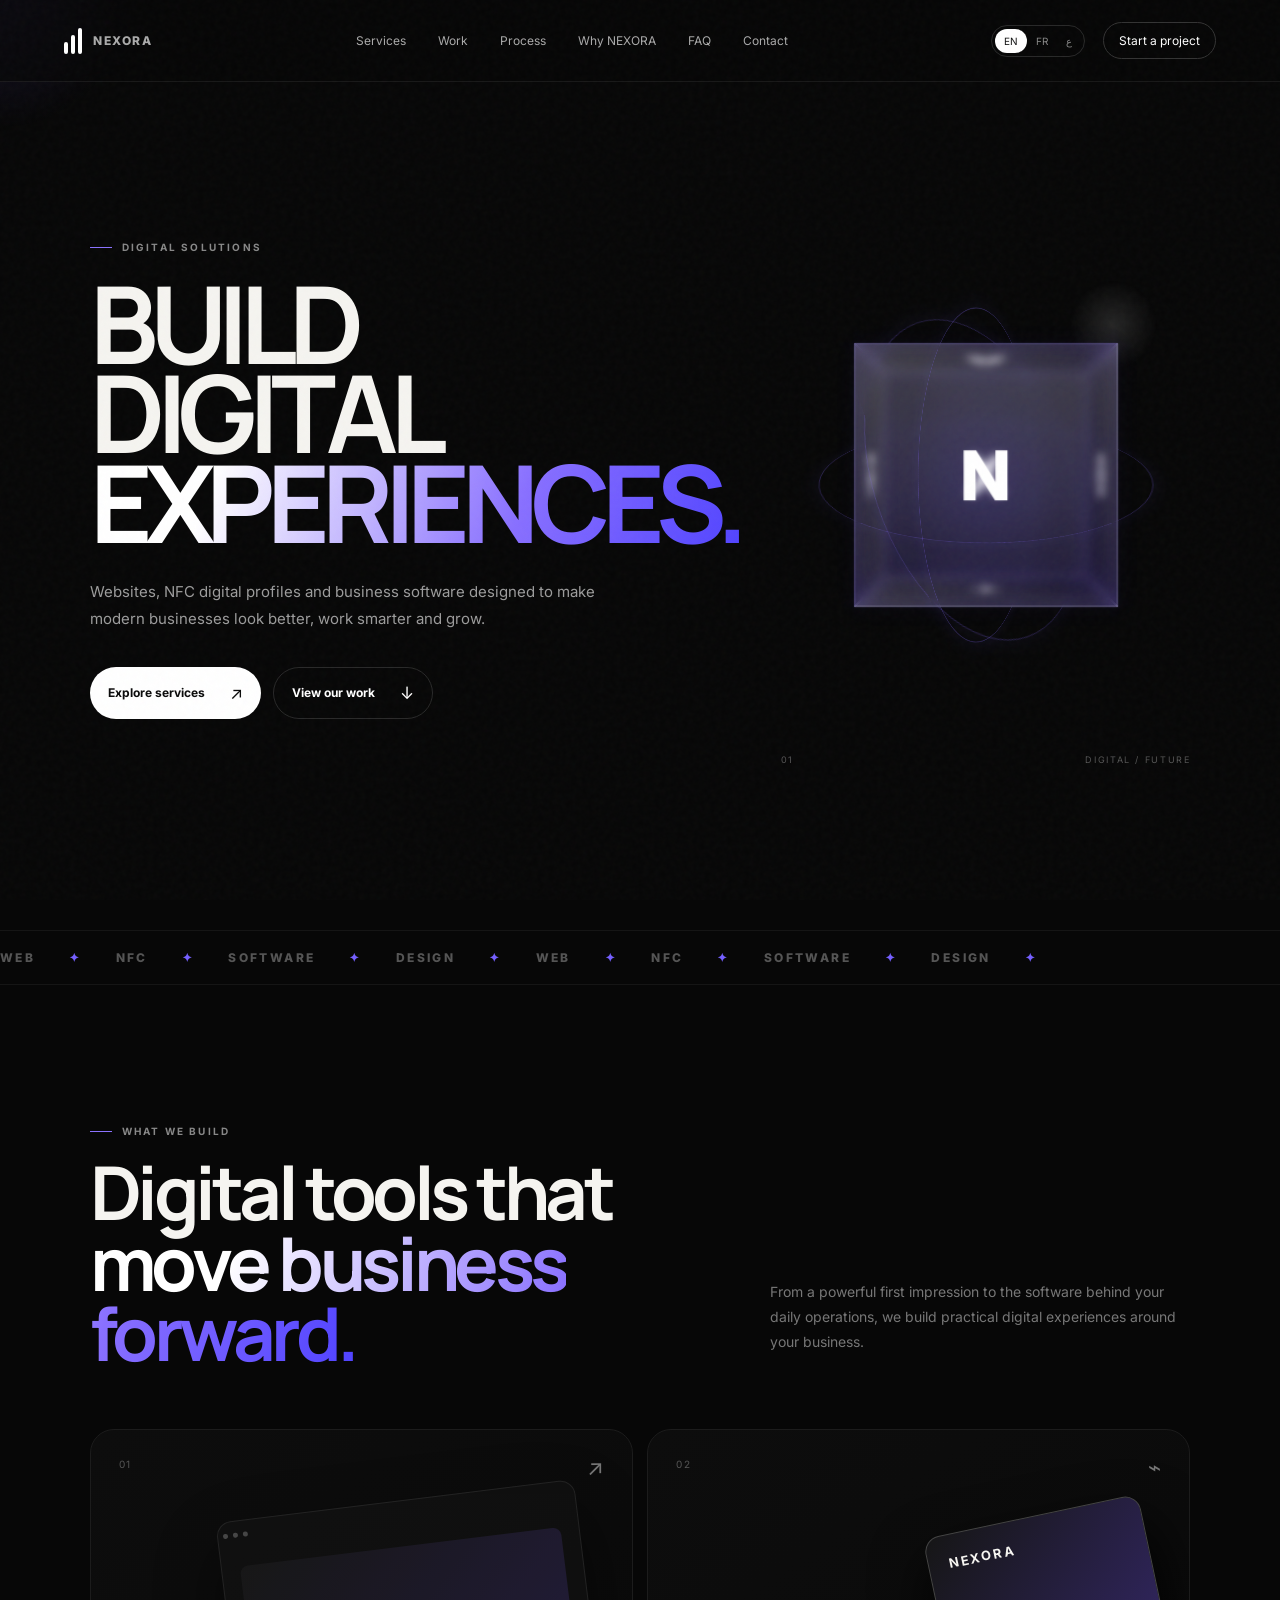
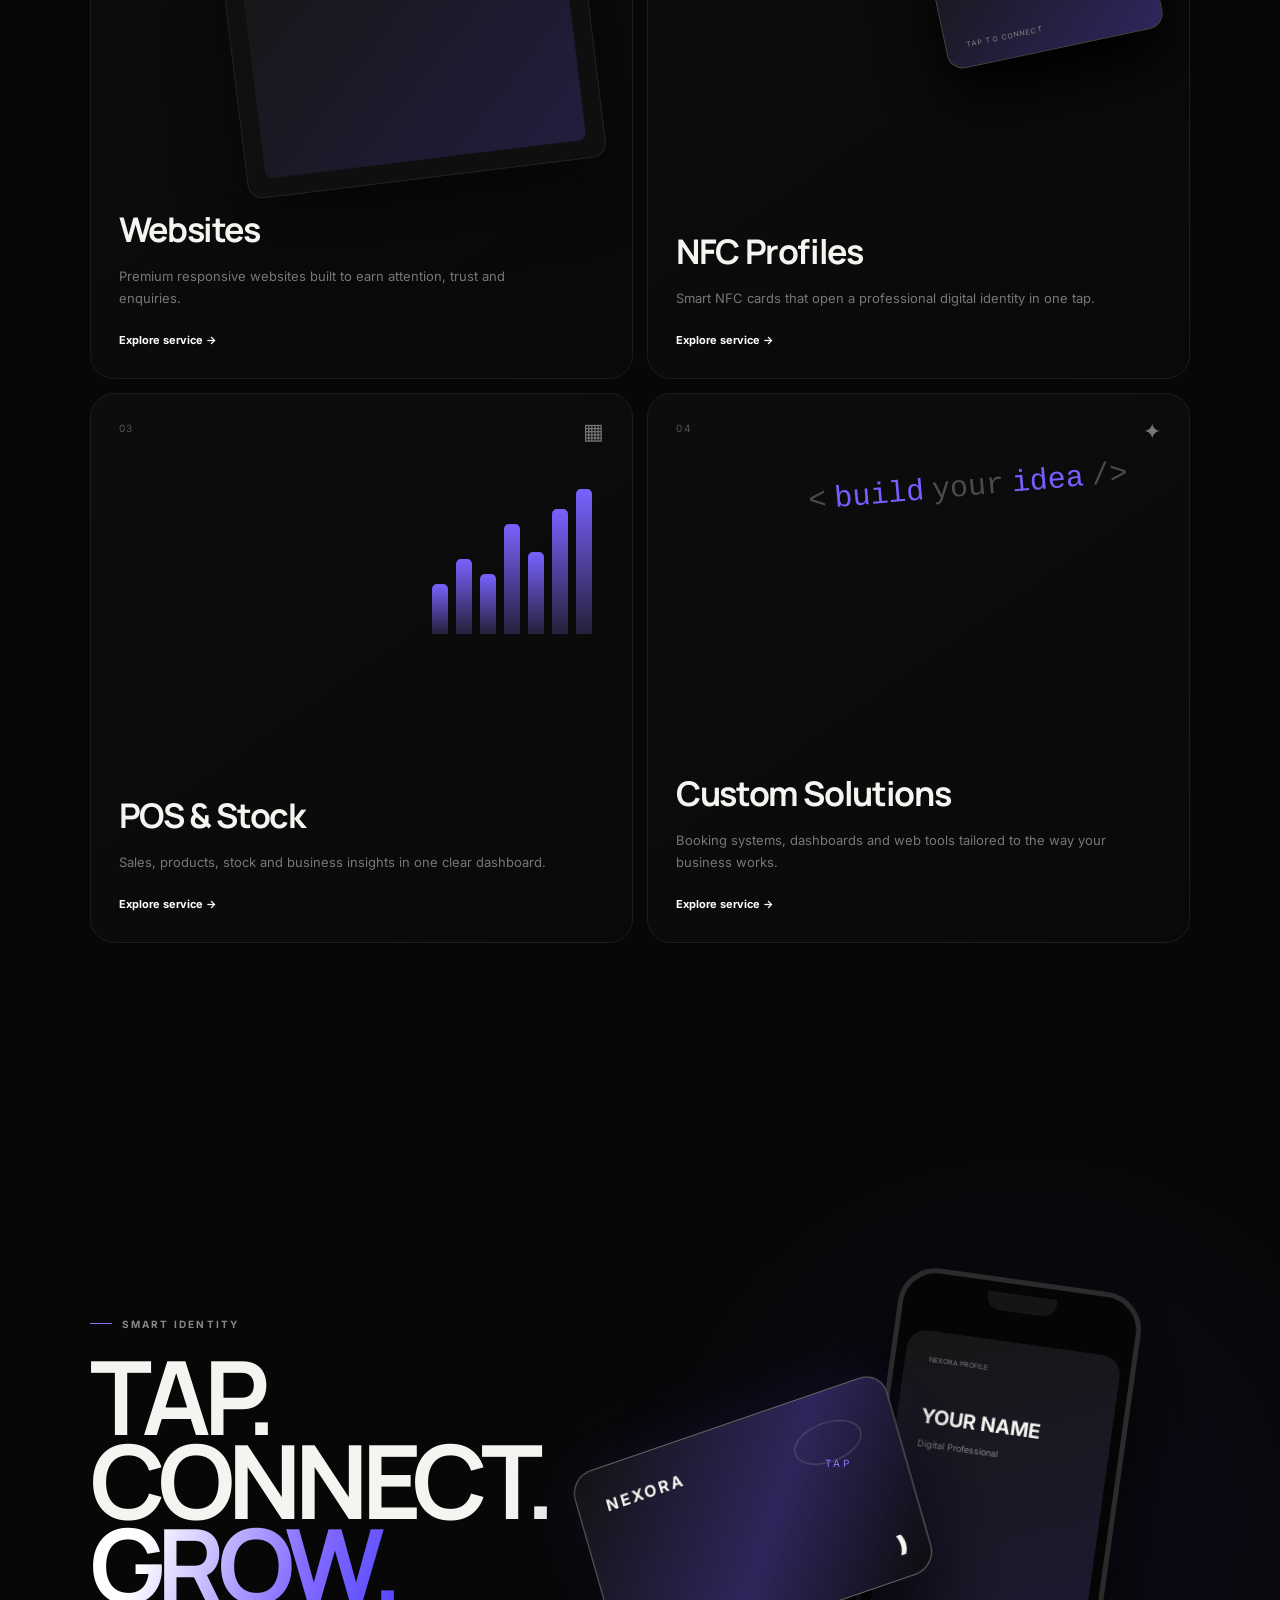
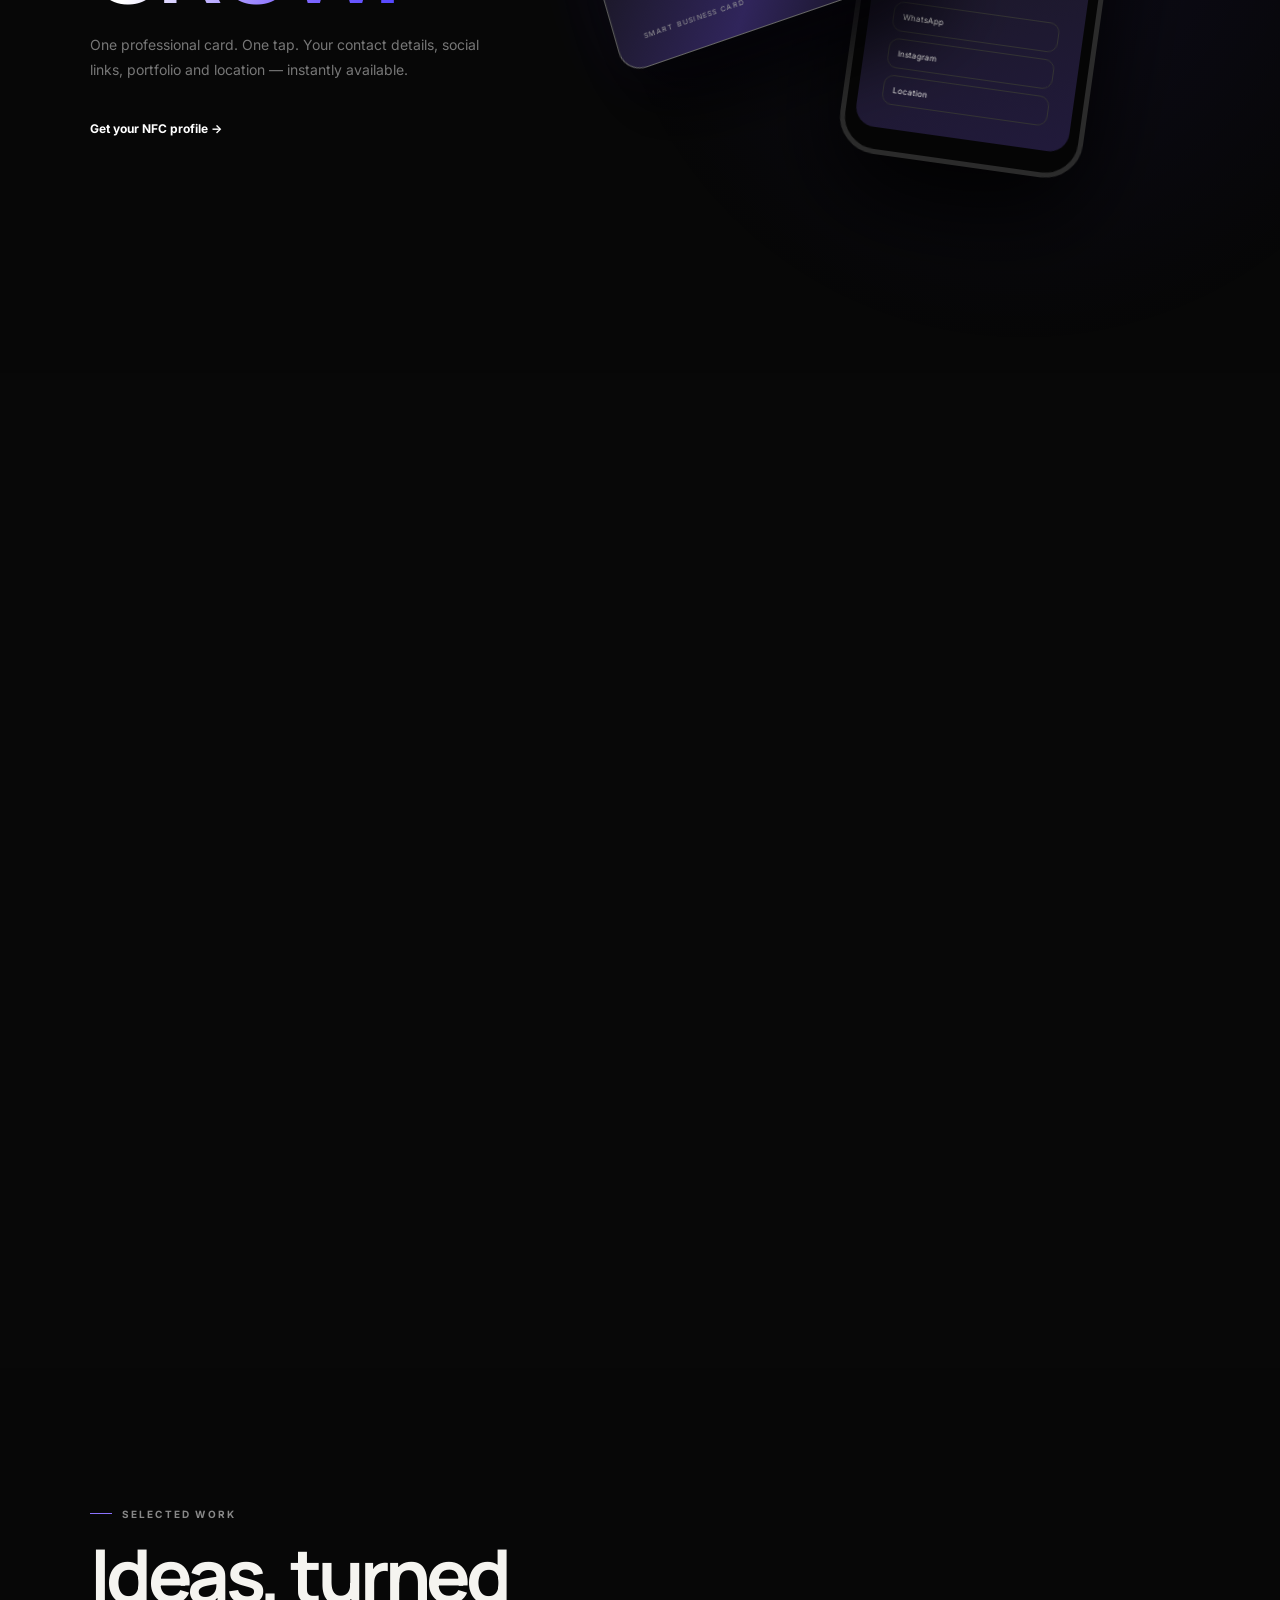
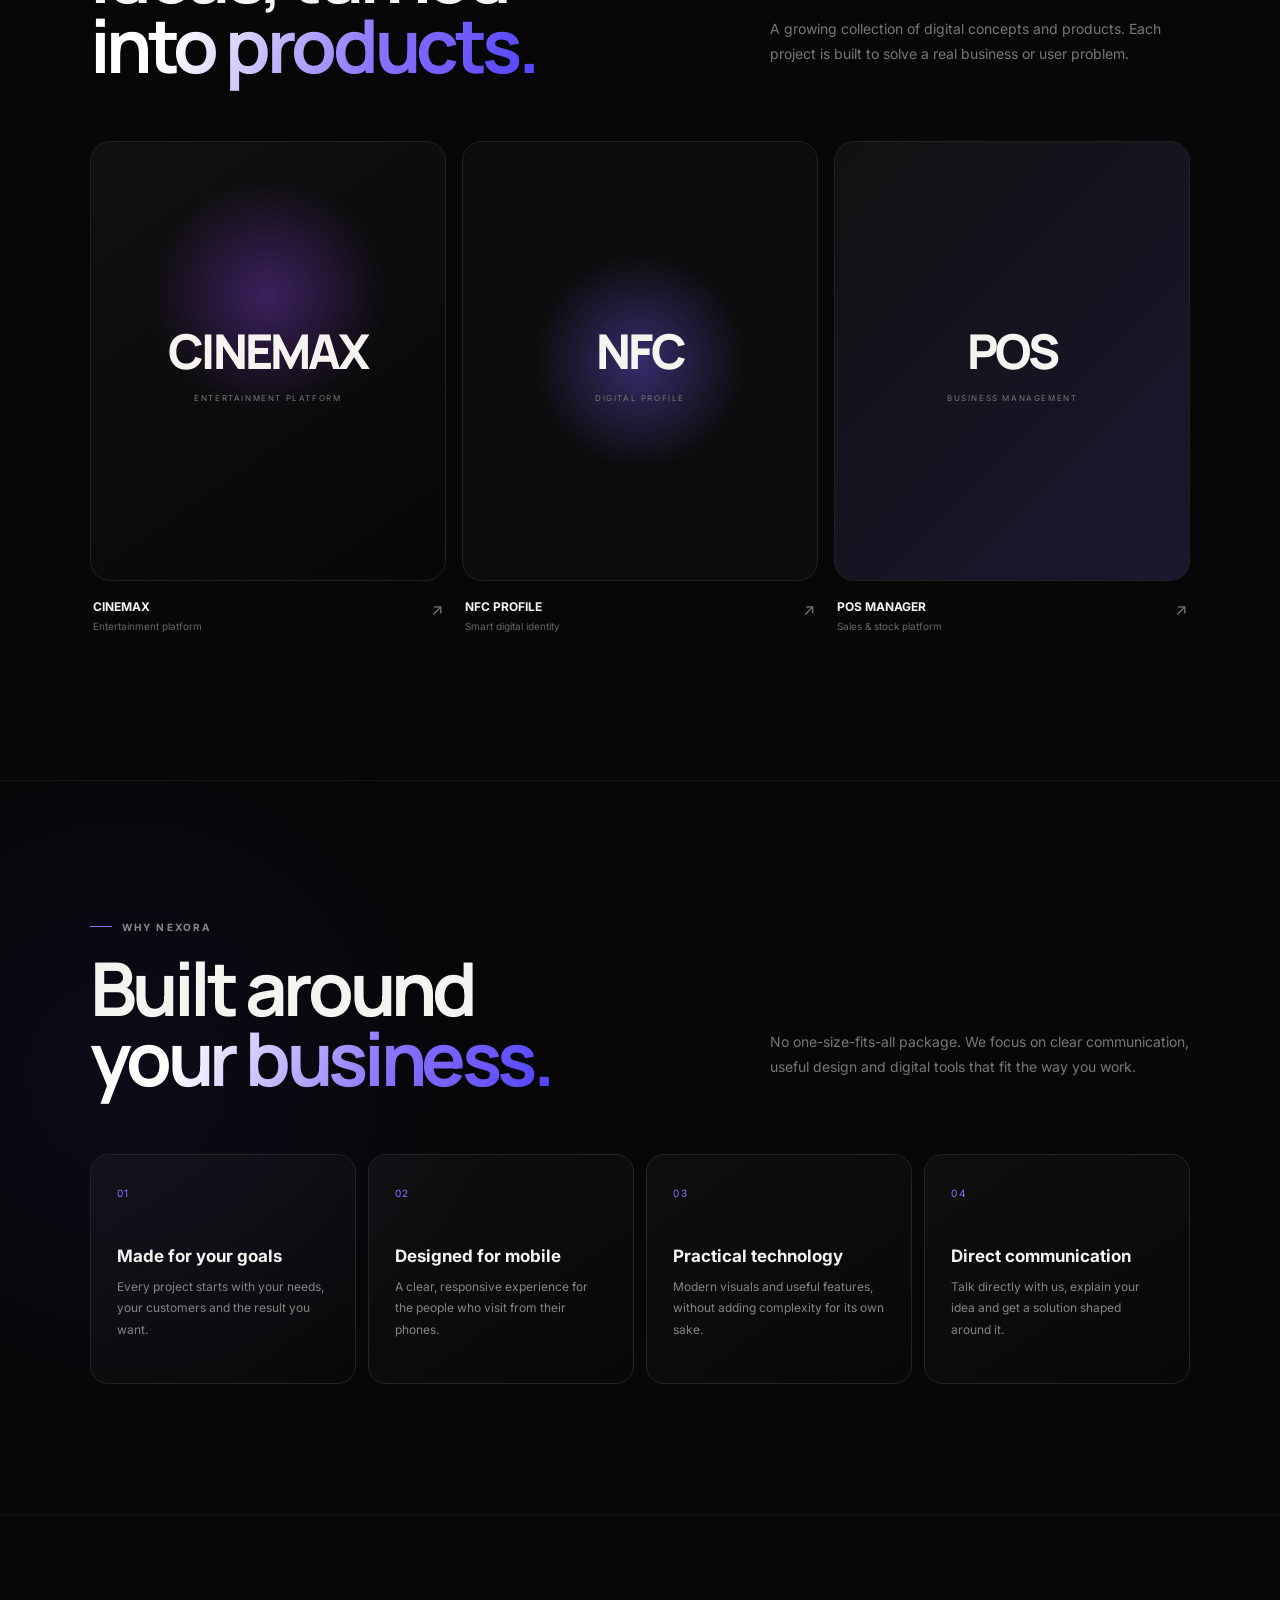
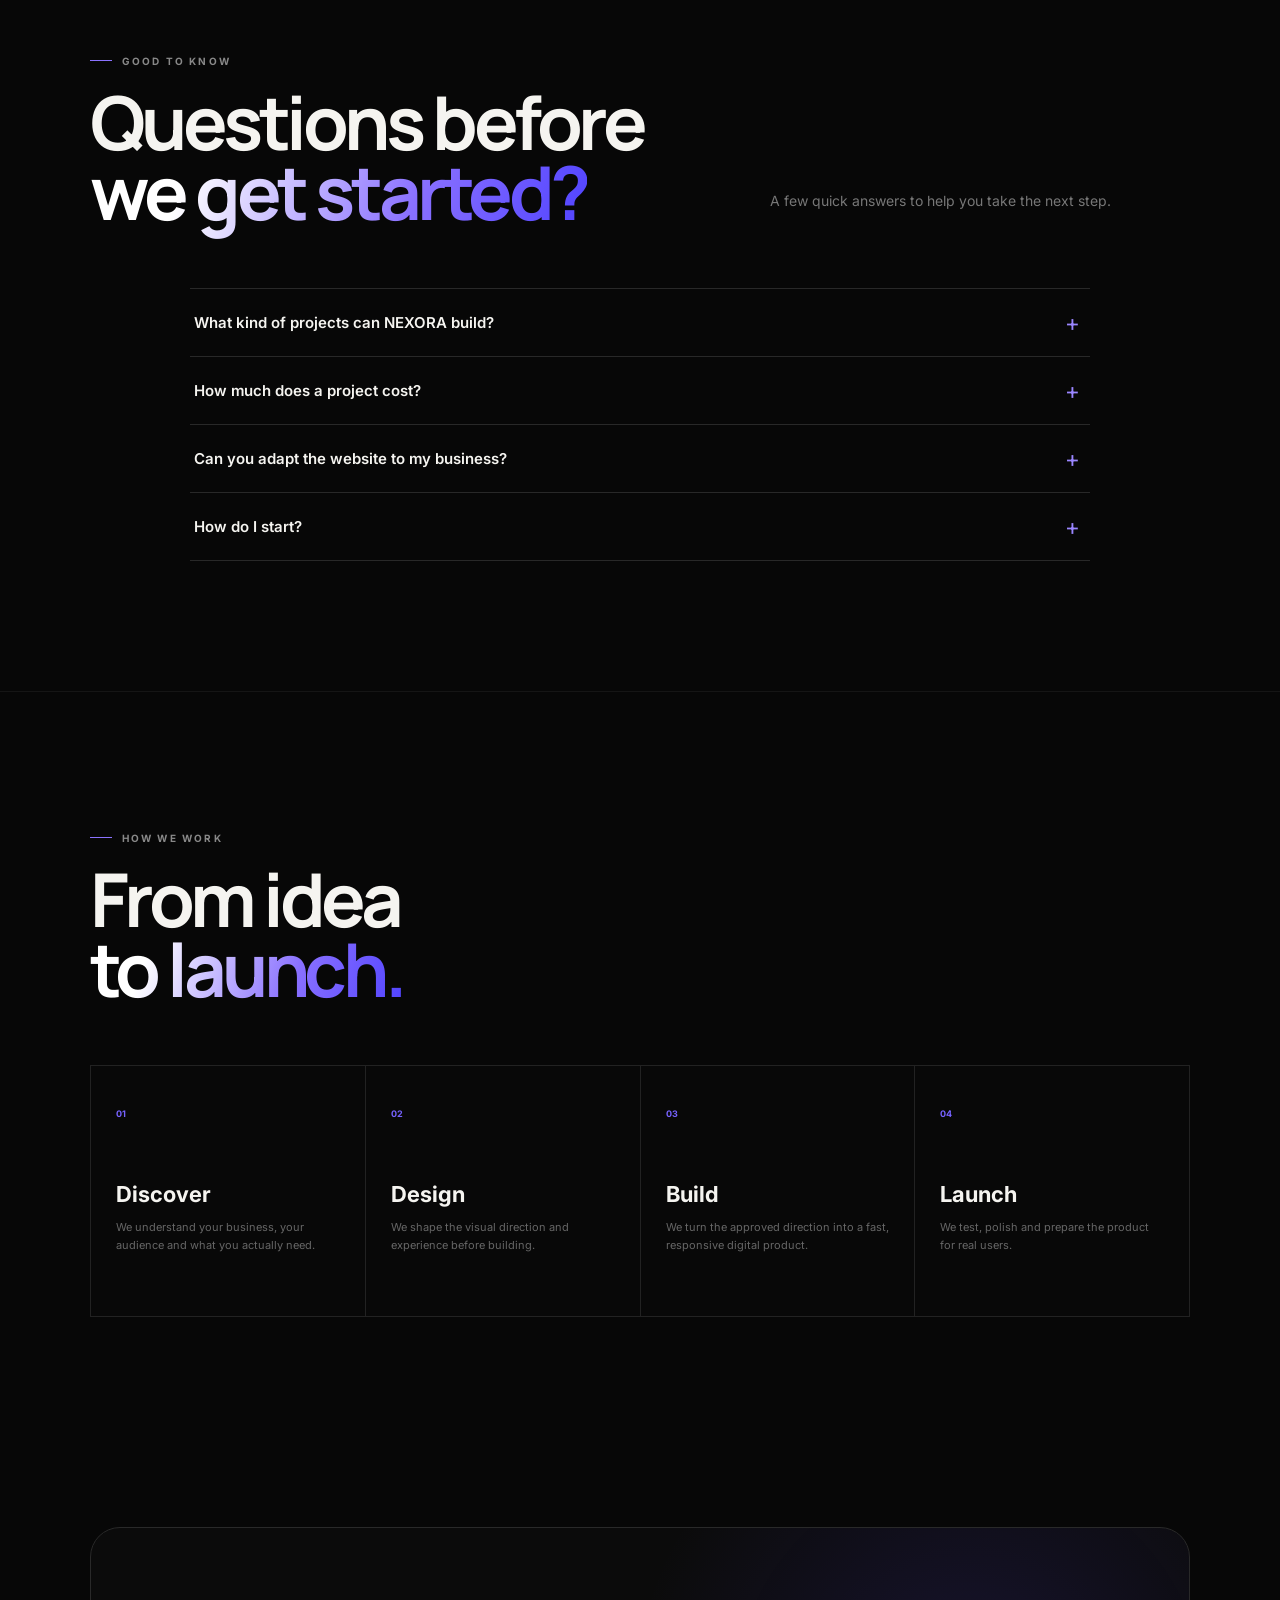
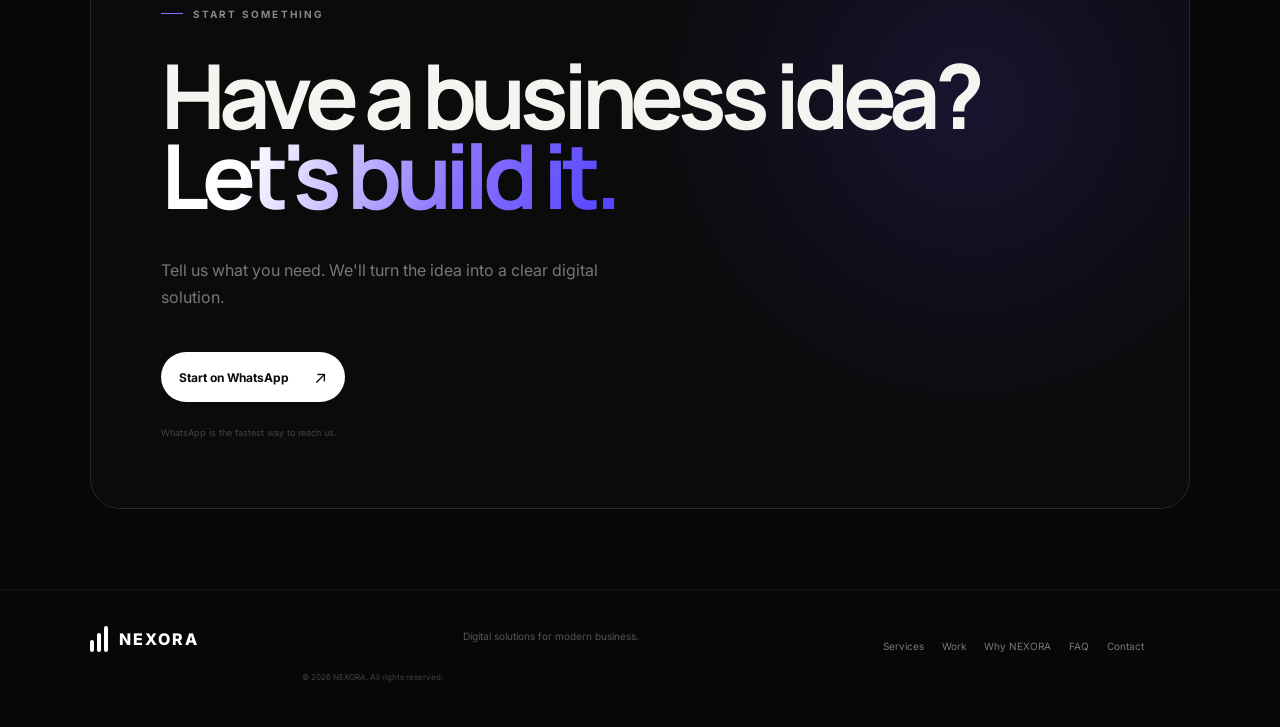
==== index.html @ 06c37a28 "Add files via upload" ====
<!DOCTYPE html>
<html lang="en" dir="ltr">
<head>
  <meta charset="UTF-8">
  <meta name="viewport" content="width=device-width, initial-scale=1.0">
  <meta name="description" content="NEXORA builds professional websites, NFC digital profiles, POS and stock management tools, and custom digital solutions for modern businesses.">
  <meta name="theme-color" content="#070707">
  <meta property="og:title" content="NEXORA — Digital Solutions">
  <meta property="og:description" content="Websites, NFC profiles and business software built around your business.">
  <meta property="og:type" content="website">
  <title>NEXORA — Digital Solutions</title>
  <link rel="preconnect" href="https://fonts.googleapis.com">
  <link rel="preconnect" href="https://fonts.gstatic.com" crossorigin>
  <link href="https://fonts.googleapis.com/css2?family=Inter:wght@400;500;600;700;800&family=Manrope:wght@500;600;700;800&display=swap" rel="stylesheet">
  <link rel="stylesheet" href="style.css">
</head>
<body>
  <div class="noise"></div>
  <div class="cursor-glow" aria-hidden="true"></div>

  <header class="nav">
    <a class="brand" href="#home" aria-label="NEXORA home">
      <span class="brand-mark"><i></i><i></i><i></i></span>
      <span>NEXORA</span>
    </a>
    <button class="menu-toggle" type="button" aria-label="Open navigation" data-i18n-aria="nav.open" aria-expanded="false" aria-controls="primary-navigation"><span></span><span></span></button>
    <nav class="nav-links" id="primary-navigation">
      <a href="#services" data-i18n="nav.services">Services</a>
      <a href="#work" data-i18n="nav.work">Work</a>
      <a href="#process" data-i18n="nav.process">Process</a>
      <a href="#why" data-i18n="nav.why">Why NEXORA</a>
      <a href="#faq" data-i18n="nav.faq">FAQ</a>
      <a href="#contact" data-i18n="nav.contact">Contact</a>
    </nav>
    <div class="nav-actions">
      <div class="lang-switcher">
        <button class="lang-btn active" type="button" data-lang="en" aria-label="English" aria-pressed="true">EN</button>
        <button class="lang-btn" type="button" data-lang="fr" aria-label="Français" aria-pressed="false">FR</button>
        <button class="lang-btn" type="button" data-lang="ar" aria-label="العربية" aria-pressed="false">ع</button>
      </div>
      <a class="nav-cta" href="#contact" data-i18n="nav.start">Start a project</a>
    </div>
  </header>

  <main id="home">
    <section class="hero section">
      <div class="hero-copy reveal">
        <p class="eyebrow"><span></span><span data-i18n="hero.eyebrow">DIGITAL SOLUTIONS</span></p>
        <h1><span data-i18n="hero.line1">BUILD</span><br><span data-i18n="hero.line2">DIGITAL</span><br><em data-i18n="hero.line3">EXPERIENCES.</em></h1>
        <p class="hero-text" data-i18n="hero.text">Websites, NFC digital profiles and business software designed to make modern businesses look better, work smarter and grow.</p>
        <div class="hero-actions">
          <a class="btn btn-primary magnetic" href="#services"><span data-i18n="hero.explore">Explore services</span><b>↗</b></a>
          <a class="btn btn-ghost" href="#work"><span data-i18n="hero.work">View our work</span><b>↓</b></a>
        </div>
      </div>

      <div class="hero-visual reveal">
        <div class="orb orb-a"></div>
        <div class="orb orb-b"></div>
        <div class="scene">
          <div class="cube">
            <div class="face front">N</div>
            <div class="face back">X</div>
            <div class="face right">O</div>
            <div class="face left">R</div>
            <div class="face top">A</div>
            <div class="face bottom">+</div>
          </div>
          <div class="ring ring-one"></div>
          <div class="ring ring-two"></div>
          <div class="ring ring-three"></div>
        </div>
        <div class="visual-label"><span>01</span><span data-i18n="hero.visual">DIGITAL / FUTURE</span></div>
      </div>
    </section>

    <section class="marquee-wrap" aria-hidden="true">
      <div class="marquee">
        <span>WEB</span><b>✦</b><span>NFC</span><b>✦</b><span>SOFTWARE</span><b>✦</b><span>DESIGN</span><b>✦</b>
        <span>WEB</span><b>✦</b><span>NFC</span><b>✦</b><span>SOFTWARE</span><b>✦</b><span>DESIGN</span><b>✦</b>
      </div>
    </section>

    <section id="services" class="section services">
      <div class="section-head reveal">
        <div><p class="eyebrow"><span></span><span data-i18n="services.eyebrow">WHAT WE BUILD</span></p>
        <h2 data-i18n="services.title">Digital tools that<br><em>move business forward.</em></h2></div>
        <p data-i18n="services.intro">From a powerful first impression to the software behind your daily operations, we build practical digital experiences around your business.</p>
      </div>

      <div class="service-grid">
        <article class="service-card large reveal">
          <div class="card-number">01</div><div class="card-icon">↗</div>
          <div class="card-content"><h3 data-i18n="service.web.title">Websites</h3><p data-i18n="service.web.text">Premium responsive websites built to earn attention, trust and enquiries.</p><a href="#contact" data-i18n="common.explore">Explore service →</a></div>
          <div class="card-art web-art"><div class="browser"><span></span><span></span><span></span><div></div></div></div>
        </article>

        <article class="service-card reveal">
          <div class="card-number">02</div><div class="card-icon">⌁</div>
          <div class="card-content"><h3 data-i18n="service.nfc.title">NFC Profiles</h3><p data-i18n="service.nfc.text">Smart NFC cards that open a professional digital identity in one tap.</p><a href="#nfc" data-i18n="common.explore">Explore service →</a></div>
          <div class="nfc-mini-card"><strong>NEXORA</strong><span>TAP TO CONNECT</span></div>
        </article>

        <article class="service-card reveal">
          <div class="card-number">03</div><div class="card-icon">▦</div>
          <div class="card-content"><h3 data-i18n="service.pos.title">POS & Stock</h3><p data-i18n="service.pos.text">Sales, products, stock and business insights in one clear dashboard.</p><a href="#software" data-i18n="common.explore">Explore service →</a></div>
          <div class="mini-chart"><i></i><i></i><i></i><i></i><i></i><i></i><i></i></div>
        </article>

        <article class="service-card large reveal">
          <div class="card-number">04</div><div class="card-icon">✦</div>
          <div class="card-content"><h3 data-i18n="service.custom.title">Custom Solutions</h3><p data-i18n="service.custom.text">Booking systems, dashboards and web tools tailored to the way your business works.</p><a href="#contact" data-i18n="common.explore">Tell us what you need →</a></div>
          <div class="code-art"><span>&lt;</span><span>build</span><span>your</span><span>idea</span><span>/&gt;</span></div>
        </article>
      </div>
    </section>

    <section id="nfc" class="section nfc-section">
      <div class="nfc-copy reveal">
        <p class="eyebrow"><span></span><span data-i18n="nfc.eyebrow">SMART IDENTITY</span></p>
        <h2><span data-i18n="nfc.line1">TAP.</span><br><span data-i18n="nfc.line2">CONNECT.</span><br><em data-i18n="nfc.line3">GROW.</em></h2>
        <p data-i18n="nfc.text">One professional card. One tap. Your contact details, social links, portfolio and location — instantly available.</p>
        <a class="text-link" href="#contact" data-i18n="nfc.cta">Get your NFC profile →</a>
      </div>
      <div class="nfc-stage reveal">
        <div class="phone">
          <div class="phone-top"></div>
          <div class="phone-screen">
            <small data-i18n="nfc.mock.label">NEXORA PROFILE</small><strong data-i18n="nfc.mock.name">YOUR NAME</strong><span data-i18n="nfc.mock.role">Digital Professional</span>
            <div class="profile-buttons"><i>WhatsApp</i><i>Instagram</i><i data-i18n="nfc.mock.location">Location</i></div>
          </div>
        </div>
        <div class="nfc-card-3d">
          <div class="nfc-lines"></div><strong>NEXORA</strong><span data-i18n="nfc.mock.card">SMART BUSINESS CARD</span><b>)))</b>
        </div>
        <div class="tap-pulse" data-i18n="nfc.mock.tap">TAP</div>
      </div>
    </section>

    <section id="software" class="section software">
      <div class="section-head reveal">
        <div><p class="eyebrow"><span></span><span data-i18n="software.eyebrow">BUSINESS SOFTWARE</span></p>
        <h2 data-i18n="software.title">Run your business<br><em>without the chaos.</em></h2></div>
        <p data-i18n="software.intro">A clean management experience for sales, products, stock, customers and reports — designed for small and growing businesses.</p>
      </div>
      <div class="dashboard-wrap reveal">
        <div class="dashboard">
          <aside><div class="dash-logo">N.</div><span class="dash-active" data-i18n="software.nav.overview">Overview</span><span data-i18n="software.nav.sales">Sales</span><span data-i18n="software.nav.products">Products</span><span data-i18n="software.nav.stock">Stock</span><span data-i18n="software.nav.customers">Customers</span><span data-i18n="software.nav.reports">Reports</span></aside>
          <div class="dash-main">
            <div class="dash-top"><div><small data-i18n="software.dashboard">DASHBOARD</small><h3 data-i18n="software.greeting">Good morning 👋</h3></div><div class="dash-avatar">N</div></div>
            <div class="stats"><div><small data-i18n="software.sales">SALES</small><strong>12,450 DH</strong><i>+23.4%</i></div><div><small data-i18n="software.orders">ORDERS</small><strong>148</strong><i>+12.8%</i></div><div><small data-i18n="software.products">PRODUCTS</small><strong>684</strong><i>+4.2%</i></div></div>
            <div class="dash-bottom"><div class="sales-chart"><div class="chart-head"><b data-i18n="software.sales.overview">Sales overview</b><span data-i18n="software.thismonth">This month</span></div><div class="bars"><i style="height:35%"></i><i style="height:50%"></i><i style="height:42%"></i><i style="height:68%"></i><i style="height:55%"></i><i style="height:80%"></i><i style="height:72%"></i><i style="height:92%"></i><i style="height:78%"></i><i style="height:100%"></i></div></div><div class="stock-list"><b data-i18n="software.lowstock">Low stock</b><span><span data-i18n="software.item.mouse">Wireless Mouse</span> <i data-i18n="software.item.mouse.count">4 left</i></span><span><span data-i18n="software.item.cable">USB-C Cable</span> <i data-i18n="software.item.cable.count">7 left</i></span><span><span data-i18n="software.item.keyboard">Keyboard</span> <i data-i18n="software.item.keyboard.count">3 left</i></span></div></div>
          </div>
        </div>
      </div>
    </section>

    <section id="work" class="section work">
      <div class="section-head reveal">
        <div><p class="eyebrow"><span></span><span data-i18n="work.eyebrow">SELECTED WORK</span></p><h2 data-i18n="work.title">Ideas, turned<br><em>into products.</em></h2></div>
        <p data-i18n="work.intro">A growing collection of digital concepts and products. Each project is built to solve a real business or user problem.</p>
      </div>
      <div class="work-grid">
        <article class="work-item reveal"><div class="project-visual cinema"><span>CINEMAX</span><small data-i18n="work.project.cinema">ENTERTAINMENT PLATFORM</small></div><div class="project-meta"><div><b>CINEMAX</b><span data-i18n="work.cinema">Entertainment platform</span></div><i>↗</i></div></article>
        <article class="work-item reveal"><div class="project-visual nfc-work"><span>NFC</span><small data-i18n="work.project.nfc">DIGITAL PROFILE</small></div><div class="project-meta"><div><b>NFC PROFILE</b><span data-i18n="work.nfc">Smart digital identity</span></div><i>↗</i></div></article>
        <article class="work-item reveal"><div class="project-visual pos-work"><span>POS</span><small data-i18n="work.project.pos">BUSINESS MANAGEMENT</small></div><div class="project-meta"><div><b>POS MANAGER</b><span data-i18n="work.pos">Sales & stock platform</span></div><i>↗</i></div></article>
      </div>
    </section>

    <section id="why" class="section why-section">
      <div class="section-head reveal"><div><p class="eyebrow"><span></span><span data-i18n="why.eyebrow">WHY NEXORA</span></p><h2 data-i18n="why.title">Built around<br><em>your business.</em></h2></div><p data-i18n="why.intro">No one-size-fits-all package. We focus on clear communication, useful design and digital tools that fit the way you work.</p></div>
      <div class="why-grid">
        <article class="why-item reveal"><span>01</span><h3 data-i18n="why.one.title">Made for your goals</h3><p data-i18n="why.one.text">Every project starts with your needs, your customers and the result you want.</p></article>
        <article class="why-item reveal"><span>02</span><h3 data-i18n="why.two.title">Designed for mobile</h3><p data-i18n="why.two.text">A clear, responsive experience for the people who visit from their phones.</p></article>
        <article class="why-item reveal"><span>03</span><h3 data-i18n="why.three.title">Practical technology</h3><p data-i18n="why.three.text">Modern visuals and useful features, without adding complexity for its own sake.</p></article>
        <article class="why-item reveal"><span>04</span><h3 data-i18n="why.four.title">Direct communication</h3><p data-i18n="why.four.text">Talk directly with us, explain your idea and get a solution shaped around it.</p></article>
      </div>
    </section>
    <section id="faq" class="section faq-section">
      <div class="section-head reveal"><div><p class="eyebrow"><span></span><span data-i18n="faq.eyebrow">GOOD TO KNOW</span></p><h2 data-i18n="faq.title">Questions before<br><em>we get started?</em></h2></div><p data-i18n="faq.intro">A few quick answers to help you take the next step.</p></div>
      <div class="faq-list">
        <details class="faq-item reveal"><summary data-i18n="faq.one.q">What kind of projects can NEXORA build?</summary><p data-i18n="faq.one.a">Business websites, digital NFC profiles, online catalogs, e-commerce experiences, POS and stock tools, and custom web applications.</p></details>
        <details class="faq-item reveal"><summary data-i18n="faq.two.q">How much does a project cost?</summary><p data-i18n="faq.two.a">Pricing depends on the scope and features. Tell us what you need and we can discuss a suitable quote before work begins.</p></details>
        <details class="faq-item reveal"><summary data-i18n="faq.three.q">Can you adapt the website to my business?</summary><p data-i18n="faq.three.a">Yes. The design, content and features can be adapted to your business, audience and goals.</p></details>
        <details class="faq-item reveal"><summary data-i18n="faq.four.q">How do I start?</summary><p data-i18n="faq.four.a">Message us on WhatsApp with a short description of your idea. We will discuss the next steps with you.</p></details>
      </div>
    </section>
    <section id="process" class="section process">
      <div class="section-head reveal"><div><p class="eyebrow"><span></span><span data-i18n="process.eyebrow">HOW WE WORK</span></p><h2 data-i18n="process.title">From idea<br><em>to launch.</em></h2></div></div>
      <div class="process-grid">
        <div class="process-item reveal"><b>01</b><h3 data-i18n="process.one.title">Discover</h3><p data-i18n="process.one.text">We understand your business, your audience and what you actually need.</p></div>
        <div class="process-item reveal"><b>02</b><h3 data-i18n="process.two.title">Design</h3><p data-i18n="process.two.text">We shape the visual direction and experience before building.</p></div>
        <div class="process-item reveal"><b>03</b><h3 data-i18n="process.three.title">Build</h3><p data-i18n="process.three.text">We turn the approved direction into a fast, responsive digital product.</p></div>
        <div class="process-item reveal"><b>04</b><h3 data-i18n="process.four.title">Launch</h3><p data-i18n="process.four.text">We test, polish and prepare the product for real users.</p></div>
      </div>
    </section>

    <section id="contact" class="section contact">
      <div class="contact-card reveal">
        <p class="eyebrow"><span></span><span data-i18n="contact.eyebrow">START SOMETHING</span></p>
        <h2 data-i18n="contact.title">Have a business idea?<br><em>Let's build it.</em></h2>
        <p data-i18n="contact.text">Tell us what you need. We'll turn the idea into a clear digital solution.</p>
        <div class="contact-actions">
          <a class="btn btn-primary magnetic" href="https://wa.me/212699332502?text=Salam%20NEXORA%2C%20bghit%20n3ref%20ktar%203la%20services%20dyalkom." target="_blank" rel="noopener"><span data-i18n="contact.whatsapp">Start on WhatsApp</span><b>↗</b></a>
          
        </div>
        <small data-i18n="contact.note">WhatsApp is the fastest way to reach us.</small>
      </div>
    </section>
  </main>

  <footer class="footer">
    <div class="brand"><span class="brand-mark"><i></i><i></i><i></i></span><span>NEXORA</span></div>
    <p data-i18n="footer.text">Digital solutions for modern business.</p>
    <div><a href="#services" data-i18n="nav.services">Services</a><a href="#work" data-i18n="nav.work">Work</a><a href="#why" data-i18n="nav.why">Why NEXORA</a><a href="#faq" data-i18n="nav.faq">FAQ</a><a href="#contact" data-i18n="nav.contact">Contact</a></div>
    <small>© <span id="year"></span> NEXORA. <span data-i18n="footer.rights">All rights reserved.</span></small>
  </footer>

  <script src="script.js"></script>
</body>
</html>
---- style.css ----
*{box-sizing:border-box}html{scroll-behavior:smooth}body{margin:0;background:#070707;color:#f5f4f0;font-family:Inter,Arial,sans-serif;overflow-x:hidden}body.rtl{font-family:Arial,Tahoma,sans-serif}.noise{position:fixed;inset:0;pointer-events:none;opacity:.035;z-index:100;background-image:url("data:image/svg+xml,%3Csvg viewBox='0 0 180 180' xmlns='http://www.w3.org/2000/svg'%3E%3Cfilter id='n'%3E%3CfeTurbulence type='fractalNoise' baseFrequency='.9' numOctaves='3' stitchTiles='stitch'/%3E%3C/filter%3E%3Crect width='100%25' height='100%25' filter='url(%23n)' opacity='.8'/%3E%3C/svg%3E")}.cursor-glow{position:fixed;width:280px;height:280px;border-radius:50%;background:radial-gradient(circle,rgba(125,96,255,.14),transparent 65%);pointer-events:none;transform:translate(-50%,-50%);z-index:0}.nav{height:82px;position:fixed;top:0;left:0;right:0;z-index:50;display:flex;align-items:center;justify-content:space-between;padding:0 5vw;border-bottom:1px solid rgba(255,255,255,.07);background:rgba(7,7,7,.72);backdrop-filter:blur(18px)}.brand{display:flex;align-items:center;gap:11px;color:#fff;text-decoration:none;font-weight:800;letter-spacing:.13em}.brand-mark{display:flex;gap:3px;align-items:end}.brand-mark i{display:block;width:4px;border-radius:4px;background:#fff}.brand-mark i:nth-child(1){height:12px}.brand-mark i:nth-child(2){height:19px}.brand-mark i:nth-child(3){height:26px}.nav-links{display:flex;gap:32px}.nav a{font-size:12px;color:#aaa;text-decoration:none}.nav-links a:hover,.footer a:hover{color:#fff}.nav-actions{display:flex;align-items:center;gap:18px}.lang-switcher{display:flex;border:1px solid #282828;border-radius:999px;padding:3px}.lang-btn{border:0;background:transparent;color:#888;padding:6px 9px;border-radius:50px;font-size:10px;cursor:pointer}.lang-btn.active{background:#fff;color:#111}.nav-cta{padding:10px 15px;border:1px solid #333;border-radius:99px;color:#fff!important}.section{position:relative;padding:130px 7vw;z-index:1}.hero{min-height:100vh;padding-top:150px;display:grid;grid-template-columns:1fr 1fr;align-items:center;gap:40px}.hero-copy{max-width:760px}.eyebrow{display:flex;align-items:center;gap:10px;color:#888;font-size:10px;letter-spacing:.22em;font-weight:700}.eyebrow>span:first-child{width:22px;height:1px;background:#8b72ff;display:block}.hero h1{font-family:Manrope,Inter,sans-serif;font-size:clamp(62px,8.4vw,145px);line-height:.83;letter-spacing:-.075em;margin:25px 0 32px}.hero h1 em,.section-head h2 em,.nfc-copy h2 em,.contact-card h2 em{font-style:normal;background:linear-gradient(110deg,#fff 20%,#8970ff 65%,#4f42ff);-webkit-background-clip:text;background-clip:text;color:transparent}.hero-text{max-width:550px;color:#9c9c9c;line-height:1.8;font-size:15px}.hero-actions{display:flex;gap:12px;margin-top:35px}.btn{display:inline-flex;align-items:center;gap:25px;text-decoration:none;border-radius:999px;padding:15px 18px;font-size:12px;font-weight:700;transition:.3s;cursor:pointer}.btn b{font-size:17px;font-weight:400}.btn-primary{background:#fff;color:#0b0b0b}.btn-primary:hover{transform:translateY(-3px);box-shadow:0 12px 40px rgba(255,255,255,.12)}.btn-ghost{border:1px solid #292929;color:#fff}.btn-ghost:hover{border-color:#555;transform:translateY(-3px)}.hero-visual{height:650px;position:relative;display:flex;align-items:center;justify-content:center}.scene{width:330px;height:330px;position:relative;perspective:900px}.cube{position:absolute;inset:50px;transform-style:preserve-3d;animation:float 6s ease-in-out infinite,spin 18s linear infinite}.face{position:absolute;inset:0;border:1px solid rgba(255,255,255,.22);background:linear-gradient(145deg,rgba(255,255,255,.12),rgba(70,50,180,.04));display:grid;place-items:center;font-size:60px;font-weight:800;color:#fff;box-shadow:inset 0 0 40px rgba(120,90,255,.08);backdrop-filter:blur(4px)}.front{transform:translateZ(115px)}.back{transform:rotateY(180deg) translateZ(115px)}.right{transform:rotateY(90deg) translateZ(115px)}.left{transform:rotateY(-90deg) translateZ(115px)}.top{transform:rotateX(90deg) translateZ(115px)}.bottom{transform:rotateX(-90deg) translateZ(115px)}.ring{position:absolute;inset:0;border:1px solid rgba(130,105,255,.25);border-radius:50%;transform-style:preserve-3d}.ring-one{transform:rotateX(70deg) rotateZ(10deg)}.ring-two{transform:rotateY(70deg) rotateZ(-20deg)}.ring-three{transform:rotateX(25deg) rotateY(50deg)}.orb{position:absolute;border-radius:50%;filter:blur(1px)}.orb-a{width:280px;height:280px;background:radial-gradient(circle,rgba(99,74,255,.22),transparent 68%)}.orb-b{width:90px;height:90px;background:radial-gradient(circle,rgba(255,255,255,.12),transparent 70%);right:8%;top:20%}.visual-label{position:absolute;bottom:35px;left:0;right:0;display:flex;justify-content:space-between;color:#555;font-size:9px;letter-spacing:.18em}.marquee-wrap{overflow:hidden;border-top:1px solid #151515;border-bottom:1px solid #151515;padding:19px 0}.marquee{display:flex;align-items:center;gap:34px;width:max-content;animation:marquee 25s linear infinite;color:#555;font-weight:800;font-size:12px;letter-spacing:.2em}.marquee b{color:#7560ff}.section-head{display:grid;grid-template-columns:1.2fr .8fr;gap:50px;align-items:end;margin-bottom:60px}.section-head h2{font-family:Manrope,Inter,sans-serif;font-size:clamp(42px,5.8vw,82px);line-height:.95;letter-spacing:-.06em;margin:20px 0 0}.section-head>p{color:#777;line-height:1.8;max-width:480px;font-size:14px}.service-grid{display:grid;grid-template-columns:1fr 1fr;gap:14px}.service-card{min-height:490px;border:1px solid #1c1c1c;border-radius:24px;background:linear-gradient(145deg,#0d0d0d,#090909);padding:28px;position:relative;overflow:hidden;transition:.45s}.service-card.large{min-height:550px}.service-card:hover{border-color:#383838;transform:translateY(-5px)}.card-number{color:#555;font-size:10px;letter-spacing:.15em}.card-icon{position:absolute;right:28px;top:24px;font-size:22px;color:#777}.card-content{position:absolute;left:28px;right:28px;bottom:30px;z-index:2}.card-content h3{font-family:Manrope;font-size:34px;margin:0 0 12px;letter-spacing:-.04em}.card-content p{color:#777;line-height:1.7;max-width:450px;font-size:13px}.card-content a{display:inline-block;margin-top:10px;color:#fff;text-decoration:none;font-size:11px;font-weight:700}.card-art{position:absolute;inset:20px;opacity:.8}.browser{position:absolute;width:72%;height:55%;right:4%;top:10%;border:1px solid #292929;border-radius:15px;background:#111;transform:rotate(-7deg);box-shadow:0 30px 70px rgba(0,0,0,.6)}.browser span{display:inline-block;width:5px;height:5px;border-radius:50%;background:#555;margin:10px 0 0 5px}.browser div{position:absolute;left:18px;right:18px;bottom:18px;top:45px;background:linear-gradient(135deg,#1a1a1a,#2a214b);border-radius:8px}.nfc-mini-card{position:absolute;width:220px;height:135px;right:35px;top:85px;border:1px solid #444;border-radius:16px;padding:20px;background:linear-gradient(135deg,#161616,#30255d);transform:rotate(-12deg);box-shadow:0 30px 60px #000;transition:.5s}.service-card:hover .nfc-mini-card{transform:rotate(-4deg) translateY(-10px)}.nfc-mini-card strong{display:block;font-size:13px;letter-spacing:.15em}.nfc-mini-card span{position:absolute;bottom:17px;font-size:7px;color:#888;letter-spacing:.18em}.mini-chart{position:absolute;right:40px;top:90px;height:150px;display:flex;align-items:end;gap:8px}.mini-chart i{width:16px;background:linear-gradient(#7862ff,#252039);border-radius:5px 5px 0 0}.mini-chart i:nth-child(1){height:50px}.mini-chart i:nth-child(2){height:75px}.mini-chart i:nth-child(3){height:60px}.mini-chart i:nth-child(4){height:110px}.mini-chart i:nth-child(5){height:82px}.mini-chart i:nth-child(6){height:125px}.mini-chart i:nth-child(7){height:145px}.code-art{position:absolute;right:30px;top:75px;display:flex;gap:8px;flex-wrap:wrap;width:65%;font-family:monospace;font-size:30px;color:#4b4b4b;transform:rotate(-5deg)}.code-art span:nth-child(2),.code-art span:nth-child(4){color:#7560ff}.nfc-section{min-height:900px;display:grid;grid-template-columns:.75fr 1.25fr;align-items:center;background:radial-gradient(circle at 80% 50%,rgba(89,68,255,.08),transparent 38%)}.nfc-copy h2{font-family:Manrope;font-size:clamp(60px,8vw,120px);line-height:.82;letter-spacing:-.07em;margin:25px 0}.nfc-copy>p:not(.eyebrow){color:#777;max-width:410px;line-height:1.8;font-size:14px}.text-link{display:inline-block;margin-top:25px;color:#fff;text-decoration:none;font-size:12px;font-weight:700}.nfc-stage{height:600px;position:relative;display:flex;align-items:center;justify-content:center}.phone{width:245px;height:490px;border:5px solid #2b2b2b;border-radius:38px;background:#050505;box-shadow:0 40px 100px #000;transform:rotate(8deg);position:absolute;right:12%;z-index:1;padding:10px}.phone-top{width:70px;height:18px;background:#151515;border-radius:0 0 14px 14px;margin:auto}.phone-screen{margin-top:30px;border-radius:20px;height:400px;background:linear-gradient(160deg,#161616,#211a3b);padding:24px;display:flex;flex-direction:column;gap:10px}.phone-screen small{font-size:7px;color:#777}.phone-screen strong{font-size:20px;margin-top:30px}.phone-screen span{font-size:9px;color:#888}.profile-buttons{margin-top:auto;display:grid;gap:7px}.profile-buttons i{font-style:normal;border:1px solid #333;padding:9px;border-radius:10px;font-size:8px}.nfc-card-3d{width:330px;height:205px;border:1px solid #666;border-radius:23px;background:linear-gradient(125deg,#121212,#30255b 55%,#0c0c0c);position:absolute;left:6%;z-index:3;transform:rotate(-16deg) skewY(-3deg);box-shadow:0 50px 80px rgba(0,0,0,.8),0 0 70px rgba(103,78,255,.12);padding:28px;transition:.7s}.nfc-stage:hover .nfc-card-3d{transform:rotate(-6deg) translateY(-15px)}.nfc-card-3d strong{font-size:16px;letter-spacing:.15em}.nfc-card-3d span{position:absolute;bottom:25px;left:28px;font-size:7px;color:#999;letter-spacing:.18em}.nfc-card-3d b{position:absolute;right:28px;bottom:20px;font-size:22px;letter-spacing:-7px}.nfc-lines{position:absolute;width:70px;height:40px;border:1px solid #888;border-radius:50%;right:35px;top:30px;opacity:.4}.tap-pulse{position:absolute;z-index:5;left:43%;top:39%;font-size:10px;letter-spacing:.3em;color:#8b77ff;animation:pulse 2s infinite}.software{background:#080808}.dashboard-wrap{perspective:1200px}.dashboard{max-width:1100px;margin:auto;border:1px solid #272727;border-radius:20px;background:#0d0d0d;overflow:hidden;display:grid;grid-template-columns:170px 1fr;box-shadow:0 50px 100px rgba(0,0,0,.5);transform:rotateX(2deg);transition:.6s}.dashboard:hover{transform:rotateX(0) translateY(-6px)}.dashboard aside{border-right:1px solid #222;padding:20px;display:flex;flex-direction:column;gap:6px}.dash-logo{width:30px;height:30px;border:1px solid #444;border-radius:8px;display:grid;place-items:center;font-weight:800;margin-bottom:25px}.dashboard aside span{padding:9px;color:#666;font-size:9px;border-radius:7px}.dashboard aside .dash-active{background:#191919;color:#fff}.dash-main{padding:24px}.dash-top{display:flex;justify-content:space-between;align-items:center}.dash-top small{font-size:7px;color:#666;letter-spacing:.15em}.dash-top h3{margin:6px 0;font-size:18px}.dash-avatar{width:30px;height:30px;border-radius:50%;display:grid;place-items:center;background:#332a66;font-size:10px}.stats{display:grid;grid-template-columns:repeat(3,1fr);gap:10px;margin:25px 0}.stats>div{border:1px solid #222;padding:18px;border-radius:12px}.stats small{display:block;color:#666;font-size:7px}.stats strong{display:block;font-size:19px;margin:10px 0}.stats i{font-style:normal;color:#8c78ff;font-size:8px}.dash-bottom{display:grid;grid-template-columns:1.5fr 1fr;gap:10px}.sales-chart,.stock-list{border:1px solid #222;border-radius:12px;padding:18px}.chart-head{display:flex;justify-content:space-between;font-size:9px}.chart-head span{color:#666}.bars{height:180px;display:flex;align-items:end;gap:10px;padding-top:25px}.bars i{display:block;flex:1;background:linear-gradient(#7661ff,#27213e);border-radius:4px 4px 0 0}.stock-list{display:flex;flex-direction:column;gap:14px}.stock-list>b{font-size:10px;margin-bottom:5px}.stock-list>span{font-size:8px;color:#aaa;border-bottom:1px solid #1e1e1e;padding-bottom:10px}.stock-list i{float:right;color:#8d78ff;font-style:normal}.work-grid{display:grid;grid-template-columns:repeat(3,1fr);gap:16px}.work-item{cursor:pointer}.project-visual{height:440px;border:1px solid #222;border-radius:20px;position:relative;overflow:hidden;display:flex;align-items:center;justify-content:center;flex-direction:column;transition:.5s}.project-visual:hover{transform:translateY(-7px);border-color:#444}.project-visual span{font-family:Manrope;font-weight:800;font-size:48px;letter-spacing:-.06em}.project-visual small{font-size:8px;color:#777;letter-spacing:.2em;margin-top:10px}.cinema{background:radial-gradient(circle at 50% 35%,#3b205d,transparent 35%),linear-gradient(145deg,#111,#070707)}.nfc-work{background:radial-gradient(circle,#382c6c,transparent 38%),#0c0c0c}.pos-work{background:linear-gradient(135deg,#111,#1a1730)}.project-meta{display:flex;justify-content:space-between;padding:18px 3px}.project-meta b{display:block;font-size:12px}.project-meta span{display:block;color:#666;font-size:10px;margin-top:6px}.project-meta i{font-style:normal;color:#777}.process{border-top:1px solid #151515}.process-grid{display:grid;grid-template-columns:repeat(4,1fr);gap:1px;background:#222;border:1px solid #222}.process-item{background:#080808;padding:35px 25px;min-height:250px}.process-item b{font-size:9px;color:#7662ff}.process-item h3{font-size:22px;margin:60px 0 10px}.process-item p{font-size:11px;color:#666;line-height:1.7}.contact{padding-top:80px;padding-bottom:80px}.contact-card{border:1px solid #292929;border-radius:30px;min-height:550px;padding:70px;display:flex;flex-direction:column;justify-content:center;background:radial-gradient(circle at 80% 30%,rgba(94,70,255,.15),transparent 35%),#0b0b0b}.contact-card h2{font-family:Manrope;font-size:clamp(50px,7vw,100px);line-height:.9;letter-spacing:-.07em;margin:25px 0}.contact-card>p:not(.eyebrow){color:#777;max-width:500px;line-height:1.7}.contact-actions{display:flex;gap:10px;margin-top:25px}.contact-card>small{color:#444;font-size:9px;margin-top:25px}.footer{padding:30px 7vw 45px;border-top:1px solid #161616;display:grid;grid-template-columns:1fr 1fr 1fr;align-items:end;gap:20px}.footer p{color:#555;font-size:10px}.footer>div:nth-child(3){display:flex;gap:18px;justify-content:center}.footer a{color:#777;text-decoration:none;font-size:10px}.footer small{text-align:right;color:#444;font-size:8px}.reveal{opacity:0;transform:translateY(35px);transition:opacity .8s ease,transform .8s ease}.reveal.visible{opacity:1;transform:none}@keyframes spin{to{transform:rotateX(360deg) rotateY(360deg)}}@keyframes float{0%,100%{margin-top:0}50%{margin-top:-18px}}@keyframes marquee{to{transform:translateX(-50%)}}@keyframes pulse{0%,100%{opacity:.3;transform:scale(.9)}50%{opacity:1;transform:scale(1.08)}}body.rtl .nav,body.rtl .hero,body.rtl .section-head,body.rtl .nfc-section,body.rtl .contact-card,body.rtl .footer{direction:rtl}body.rtl .nav-links,body.rtl .nav-actions{direction:ltr}body.rtl .eyebrow{letter-spacing:0;font-size:11px}body.rtl .hero h1,body.rtl .section-head h2,body.rtl .nfc-copy h2,body.rtl .contact-card h2{letter-spacing:-.04em}body.rtl .visual-label{direction:ltr}body.rtl .card-icon{right:auto;left:28px}body.rtl .card-content{left:28px;right:28px}.nav.menu-open .nav-links{display:flex}@media(max-width:900px){.nav{padding:0 20px}.nav-links{display:none;position:absolute;top:82px;left:15px;right:15px;background:#0c0c0c;border:1px solid #222;border-radius:16px;padding:18px;flex-direction:column;gap:18px}.nav-actions .nav-cta{display:none}.hero{grid-template-columns:1fr;padding-top:130px}.hero-visual{height:480px}.section{padding:100px 5vw}.section-head{grid-template-columns:1fr}.service-grid{grid-template-columns:1fr}.nfc-section{grid-template-columns:1fr;min-height:auto}.nfc-stage{height:570px}.dashboard{grid-template-columns:1fr}.dashboard aside{display:none}.work-grid{grid-template-columns:1fr}.process-grid{grid-template-columns:1fr 1fr}.footer{grid-template-columns:1fr}.footer>div:nth-child(3){justify-content:flex-start}.footer small{text-align:left}}@media(max-width:600px){.nav-links{display:none}.brand{font-size:12px}.nav-actions{gap:5px}.lang-btn{padding:6px 7px}.hero h1{font-size:17vw}.hero-text{font-size:13px}.hero-visual{height:390px}.scene{transform:scale(.75)}.section-head h2{font-size:48px}.service-card,.service-card.large{min-height:440px}.nfc-copy h2{font-size:22vw}.nfc-stage{height:500px;transform:scale(.82);transform-origin:center}.phone{right:2%}.nfc-card-3d{left:0}.dashboard-wrap{overflow-x:auto}.dashboard{min-width:720px}.work-grid{grid-template-columns:1fr}.project-visual{height:360px}.process-grid{grid-template-columns:1fr}.contact-card{padding:35px 25px;min-height:480px}.contact-card h2{font-size:15vw}.contact-actions{flex-direction:column;align-items:flex-start}.footer{padding-left:5vw;padding-right:5vw}}
/* NEXORA finishing layer: accessible navigation, FAQ and trust section */
.menu-toggle{display:none;width:40px;height:40px;border:1px solid #2a2a2a;background:#0c0c0c;border-radius:50%;align-items:center;justify-content:center;flex-direction:column;gap:5px;cursor:pointer}
.menu-toggle span{display:block;width:15px;height:1.5px;background:#f5f4f0;transition:transform .25s}
.menu-toggle[aria-expanded="true"] span:first-child{transform:translateY(3.25px) rotate(45deg)}.menu-toggle[aria-expanded="true"] span:last-child{transform:translateY(-3.25px) rotate(-45deg)}
.why-section{border-top:1px solid #151515;background:radial-gradient(circle at 10% 40%,rgba(89,68,255,.07),transparent 32%)}
.why-grid{display:grid;grid-template-columns:repeat(4,minmax(0,1fr));gap:12px}.why-item{min-height:230px;border:1px solid #242424;border-radius:18px;padding:26px;background:linear-gradient(145deg,rgba(255,255,255,.035),rgba(255,255,255,.008));transition:transform .3s,border-color .3s}.why-item:hover{transform:translateY(-5px);border-color:#51468c}.why-item>span{color:#8b77ff;font-size:10px;letter-spacing:.15em}.why-item h3{font-size:17px;margin:45px 0 10px}.why-item p,.faq-item p{color:#858585;font-size:12px;line-height:1.8;margin:0}
.faq-section{border-top:1px solid #151515}.faq-list{max-width:900px;margin:0 auto;border-top:1px solid #282828}.faq-item{border-bottom:1px solid #282828;padding:0 4px}.faq-item summary{list-style:none;cursor:pointer;position:relative;padding:24px 42px 24px 0;font-size:15px;font-weight:600}.faq-item summary::-webkit-details-marker{display:none}.faq-item summary:after{content:"+";position:absolute;right:6px;top:20px;color:#9a86ff;font-size:23px;font-weight:400;transition:transform .2s}.faq-item[open] summary:after{transform:rotate(45deg)}.faq-item p{max-width:720px;padding:0 42px 24px 0}
body.rtl .faq-item summary{padding:24px 0 24px 42px}body.rtl .faq-item summary:after{right:auto;left:6px}body.rtl .faq-item p{padding:0 0 24px 42px}
@media(max-width:1000px){.why-grid{grid-template-columns:repeat(2,minmax(0,1fr))}}
@media(max-width:900px){.menu-toggle{display:flex;order:3}.nav-actions{margin-left:auto;margin-right:12px}.nav-links{display:none}.nav.menu-open .nav-links{display:flex}.nav-links{z-index:10}}
@media(max-width:600px){.why-grid{grid-template-columns:1fr}.why-item{min-height:170px}.why-item h3{margin:28px 0 10px}.faq-item summary{font-size:13px;line-height:1.6}.menu-toggle{width:36px;height:36px;flex-shrink:0}}
@media(prefers-reduced-motion:reduce){*,*::before,*::after{scroll-behavior:auto!important;animation-duration:.01ms!important;animation-iteration-count:1!important;transition-duration:.01ms!important}.reveal{opacity:1;transform:none}}

/* Final polish: clearer 3D depth, safer focus states and smoother interactions. */
.scene{transition:transform .24s ease-out;transform:rotateX(var(--scene-tilt-y,0deg)) rotateY(var(--scene-tilt-x,0deg));transform-style:preserve-3d}
.cube{will-change:transform}
.face{backface-visibility:visible;border-color:rgba(183,171,255,.3);background:linear-gradient(145deg,rgba(255,255,255,.14),rgba(91,65,215,.09));box-shadow:inset 0 0 42px rgba(120,90,255,.12),0 0 22px rgba(93,72,255,.05)}
.ring{box-shadow:0 0 22px rgba(117,94,255,.07)}
.nfc-card-3d{transform-style:preserve-3d;transition:transform .5s cubic-bezier(.2,.8,.2,1),box-shadow .5s}
.nfc-stage:hover .nfc-card-3d{transform:rotateY(-17deg) rotateX(8deg) translateY(-8px);box-shadow:25px 30px 55px rgba(0,0,0,.42)}
.dashboard{transform-style:preserve-3d;box-shadow:0 50px 100px rgba(0,0,0,.5),0 1px 0 rgba(255,255,255,.04) inset}
.nav a:focus-visible,.btn:focus-visible,.lang-btn:focus-visible,.menu-toggle:focus-visible,.faq-item summary:focus-visible,.footer a:focus-visible{outline:2px solid #9b8bff;outline-offset:4px}
button{font:inherit}
html{scroll-padding-top:90px}
@media(max-width:900px){.scene{transform:scale(.92) rotateX(var(--scene-tilt-y,0deg)) rotateY(var(--scene-tilt-x,0deg))}.nfc-stage:hover .nfc-card-3d{transform:none}}
@media(max-width:600px){.scene{transform:scale(.75) rotateX(var(--scene-tilt-y,0deg)) rotateY(var(--scene-tilt-x,0deg))}.nav-links a{padding:5px 2px}.nav.menu-open .nav-links{box-shadow:0 20px 50px rgba(0,0,0,.45)}.dashboard:hover{transform:none}}
@media(prefers-reduced-motion:reduce){.scene,.nfc-card-3d,.dashboard{transition:none!important}.nfc-stage:hover .nfc-card-3d{transform:none}}
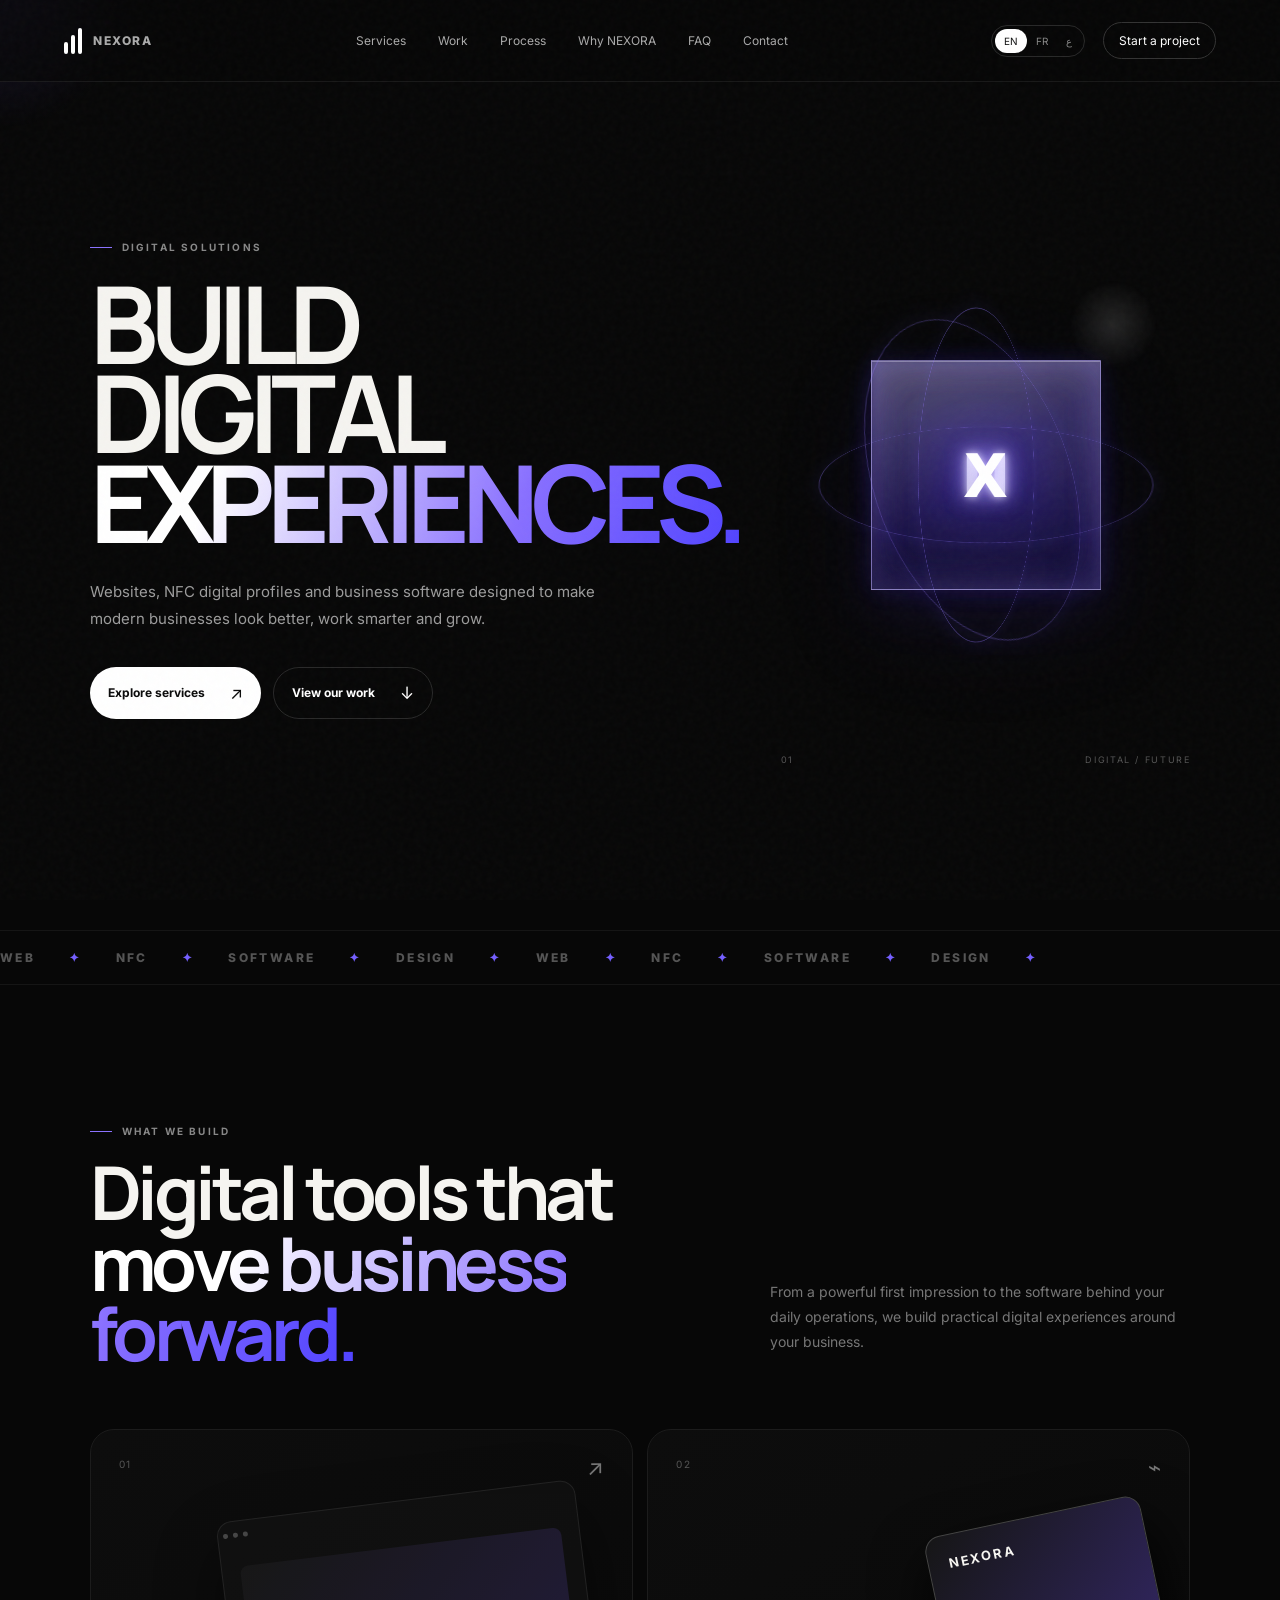
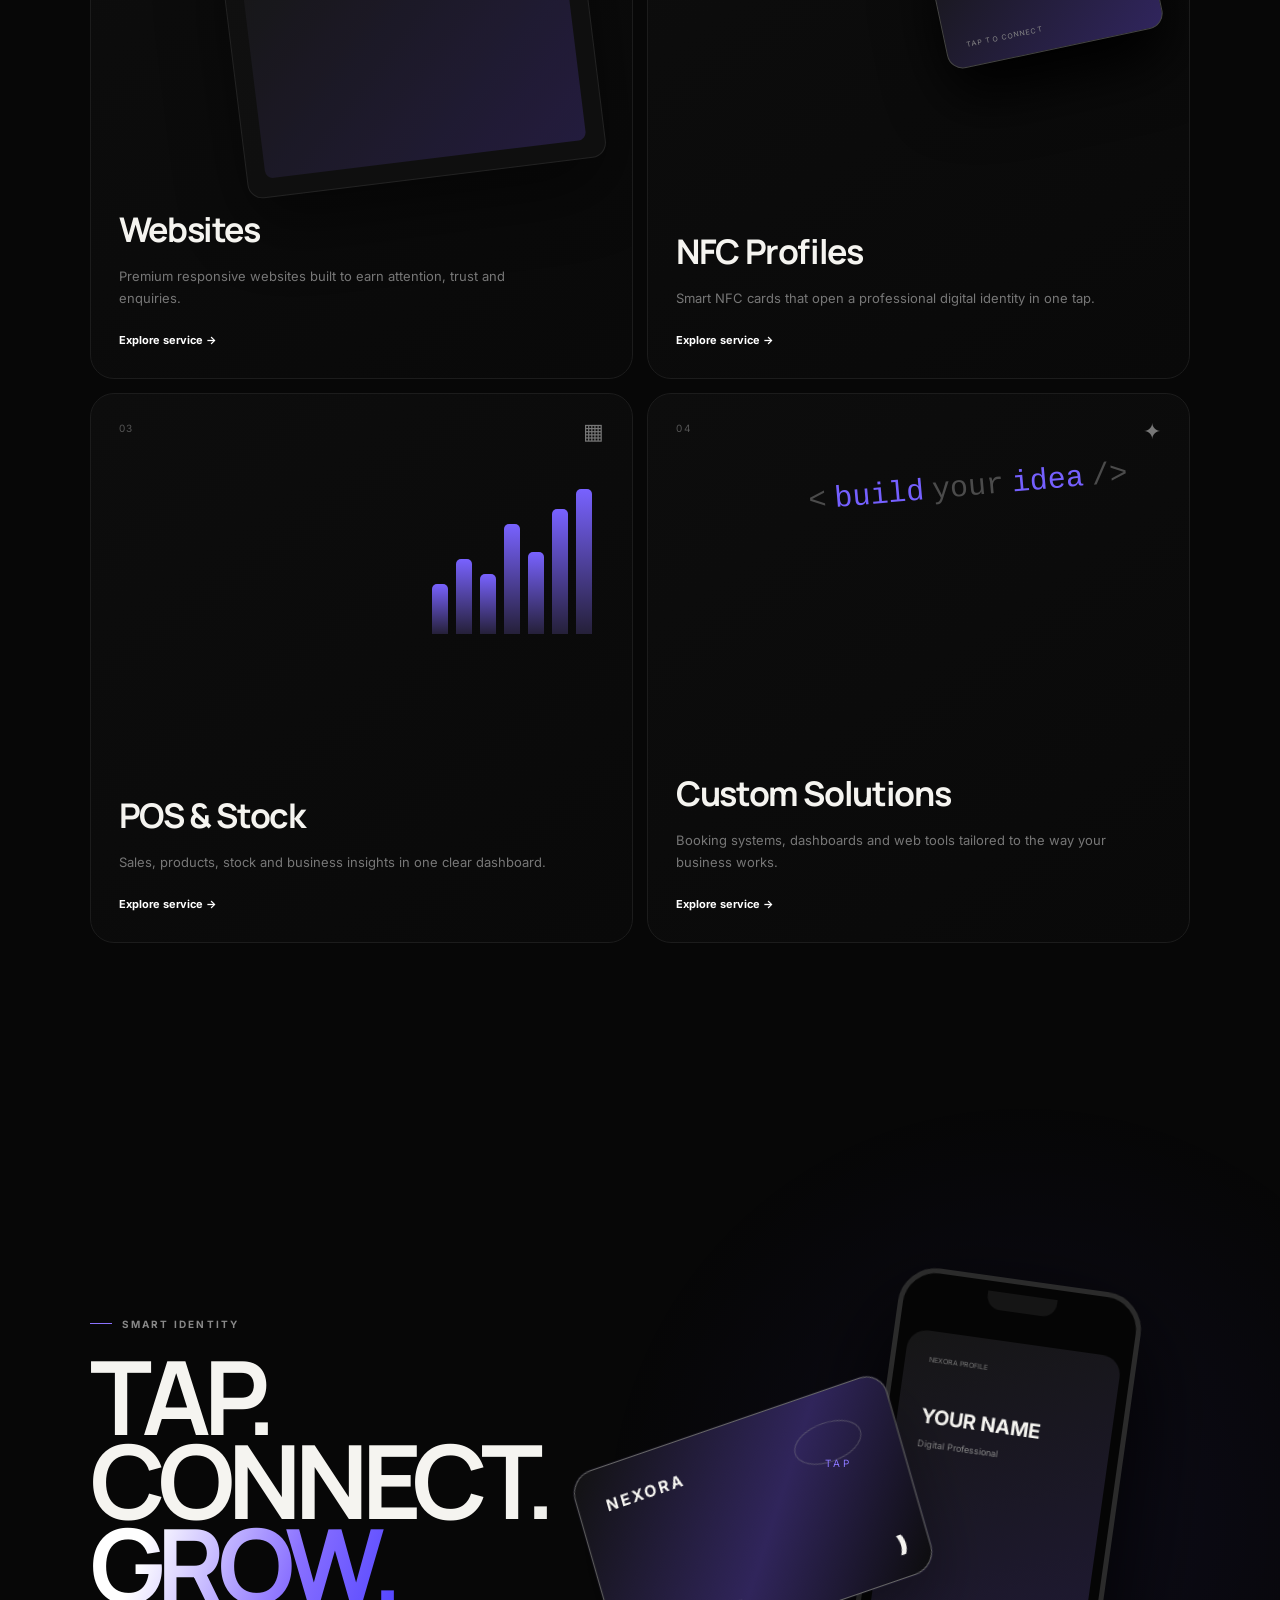
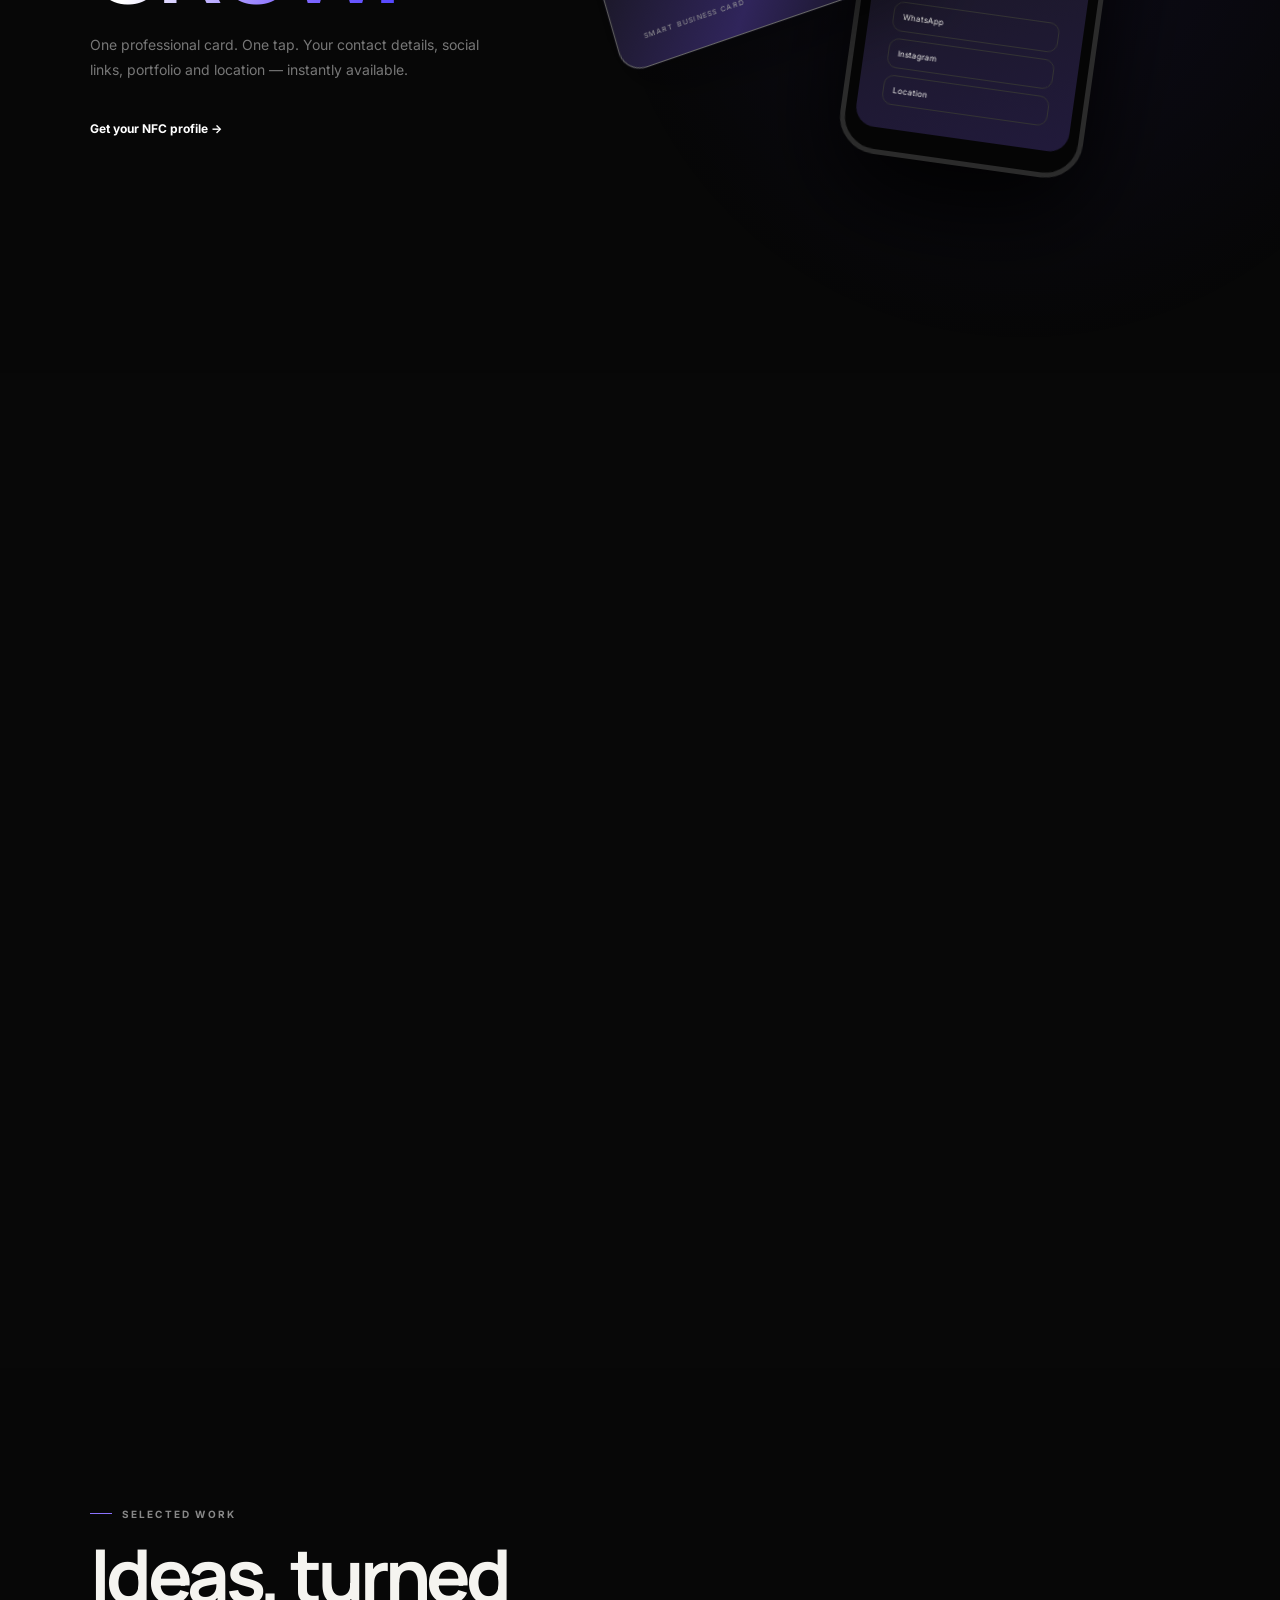
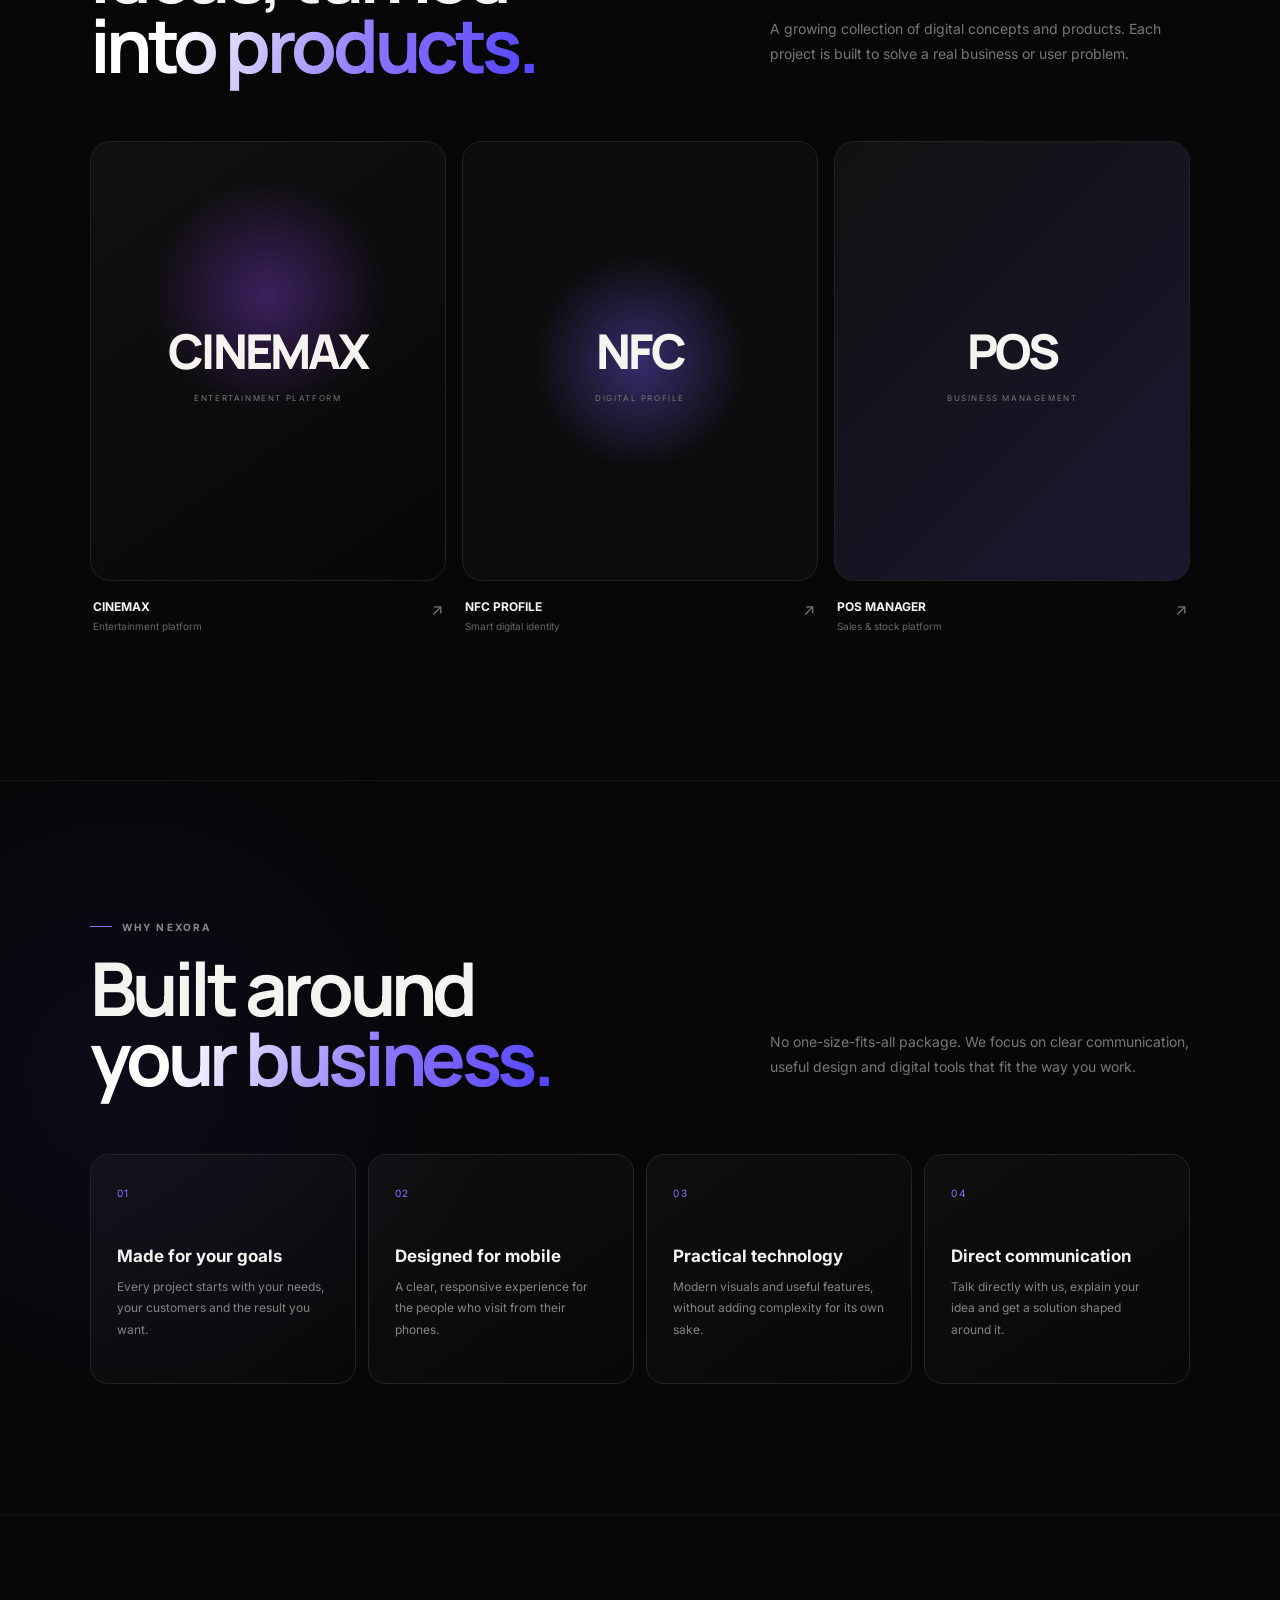
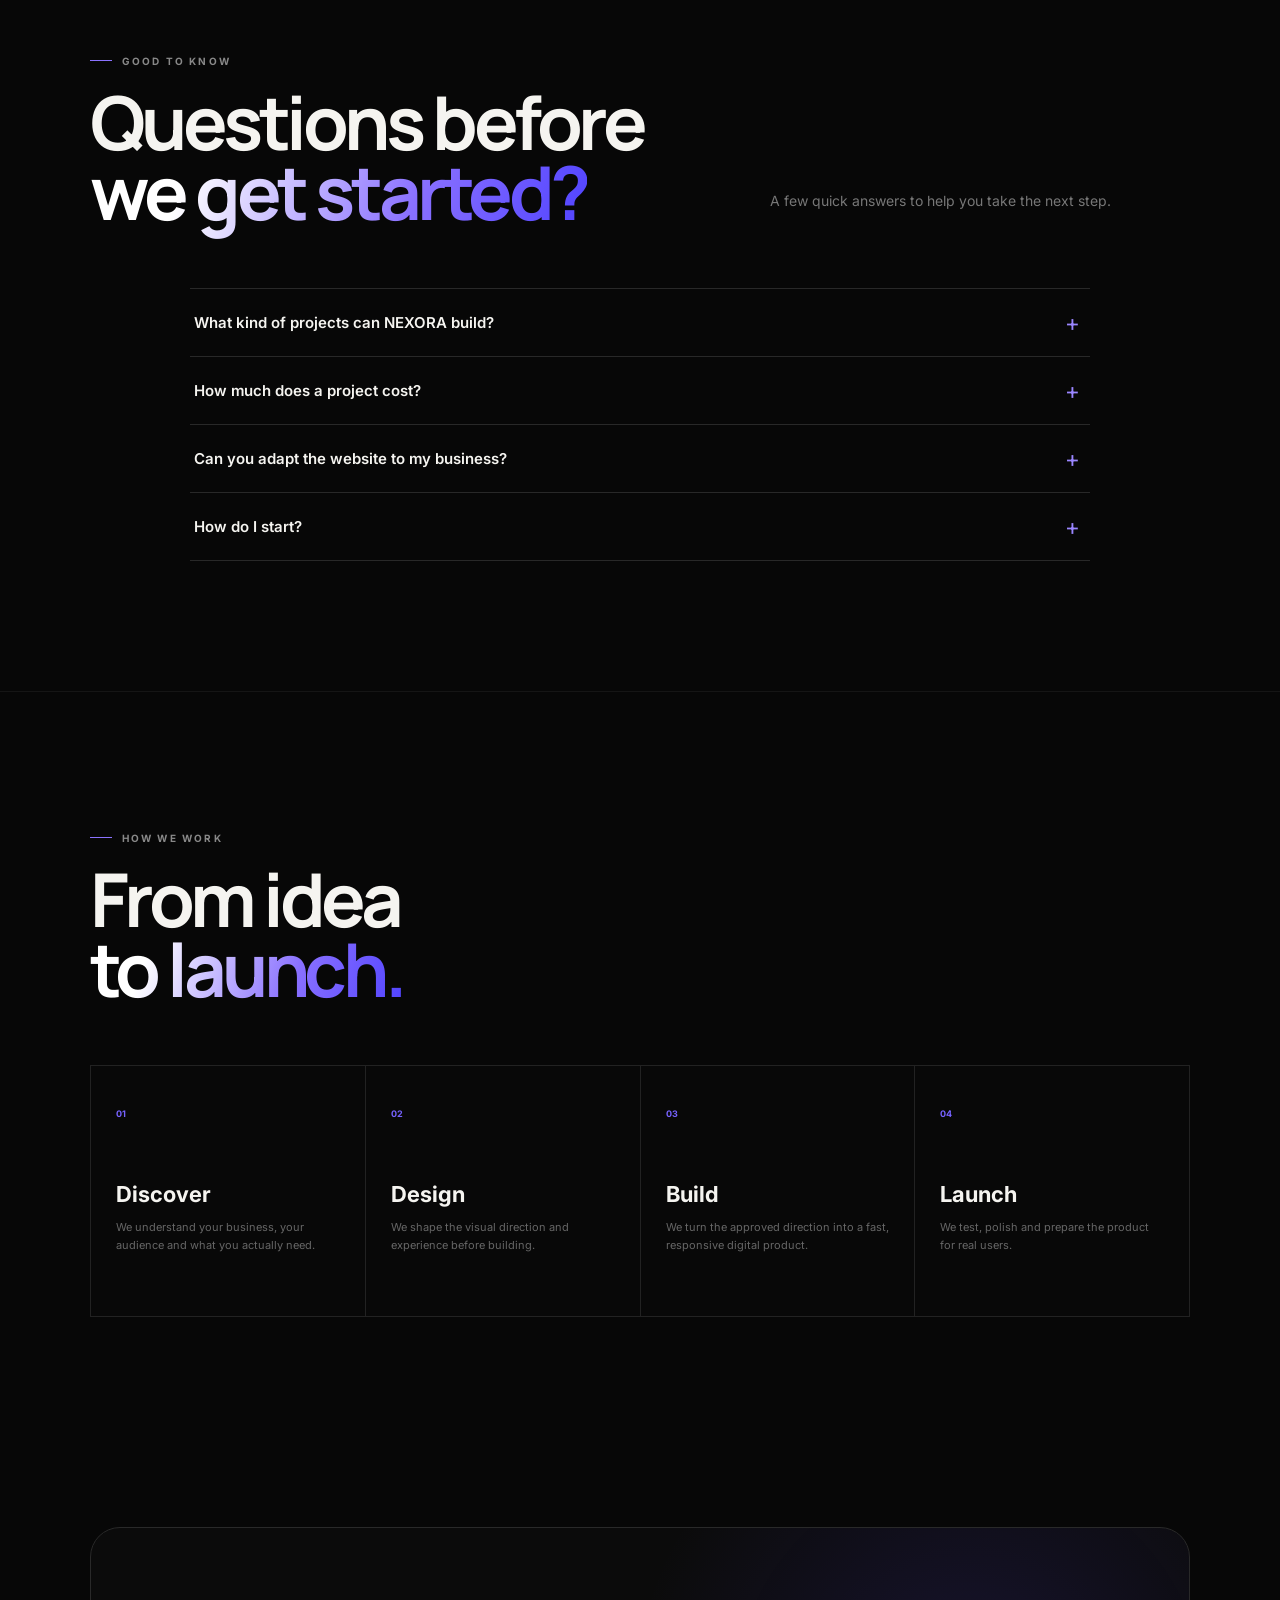
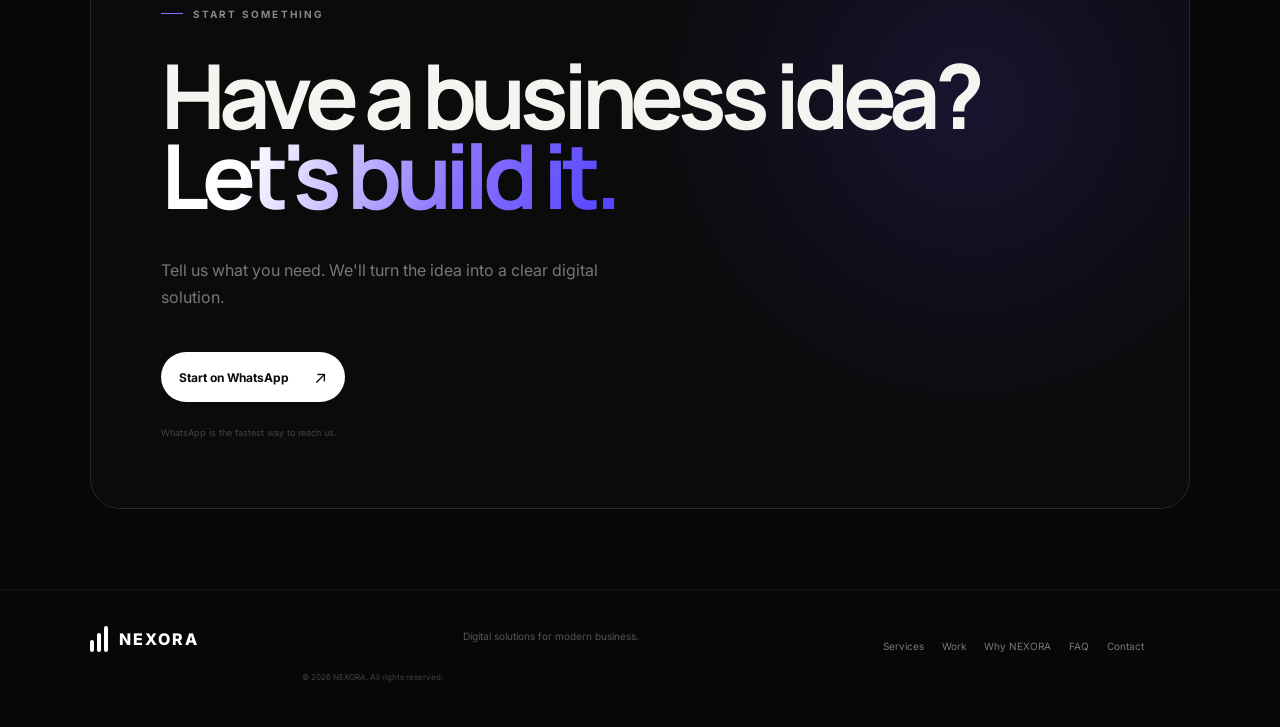
==== commit a2de3cd7: "Add files via upload" ====
--- a/index.html
+++ b/index.html
@@ -11,7 +11,7 @@
   <title>NEXORA — Digital Solutions</title>
   <link rel="preconnect" href="https://fonts.googleapis.com">
   <link rel="preconnect" href="https://fonts.gstatic.com" crossorigin>
-  <link href="https://fonts.googleapis.com/css2?family=Inter:wght@400;500;600;700;800&family=Manrope:wght@500;600;700;800&display=swap" rel="stylesheet">
+  <link href="https://fonts.googleapis.com/css2?family=Inter:wght@400;500;600;700;800&family=Manrope:wght@500;600;700;800&family=Noto+Sans+Arabic:wght@400;500;600;700;800&display=swap" rel="stylesheet">
   <link rel="stylesheet" href="style.css">
 </head>
 <body>
--- a/style.css
+++ b/style.css
@@ -26,3 +26,76 @@
 @media(max-width:900px){.scene{transform:scale(.92) rotateX(var(--scene-tilt-y,0deg)) rotateY(var(--scene-tilt-x,0deg))}.nfc-stage:hover .nfc-card-3d{transform:none}}
 @media(max-width:600px){.scene{transform:scale(.75) rotateX(var(--scene-tilt-y,0deg)) rotateY(var(--scene-tilt-x,0deg))}.nav-links a{padding:5px 2px}.nav.menu-open .nav-links{box-shadow:0 20px 50px rgba(0,0,0,.45)}.dashboard:hover{transform:none}}
 @media(prefers-reduced-motion:reduce){.scene,.nfc-card-3d,.dashboard{transition:none!important}.nfc-stage:hover .nfc-card-3d{transform:none}}
+
+/* Language-aware layout fixes: keep longer French and Arabic text balanced. */
+html.lang-ar body,
+html.lang-ar button,
+html.lang-ar input,
+html.lang-ar textarea,
+html.lang-ar select {
+  font-family: "Noto Sans Arabic", Tahoma, Arial, sans-serif;
+}
+html.lang-ar .hero h1,
+html.lang-ar .section-head h2,
+html.lang-ar .nfc-copy h2,
+html.lang-ar .contact-card h2 {
+  letter-spacing: 0;
+  line-height: 1.18;
+  overflow-wrap: anywhere;
+}
+html.lang-ar .hero h1 { font-size: clamp(48px, 7vw, 108px); }
+html.lang-ar .section-head h2 { font-size: clamp(36px, 5vw, 68px); }
+html.lang-ar .hero-text,
+html.lang-ar .section-head > p,
+html.lang-ar .card-content p,
+html.lang-ar .nfc-copy > p,
+html.lang-ar .contact-card > p:not(.eyebrow) {
+  line-height: 2;
+}
+html.lang-ar .eyebrow { letter-spacing: 0; }
+html.lang-ar .btn { line-height: 1.7; gap: 12px; }
+html.lang-ar .nav-links a { font-size: 13px; }
+html.lang-fr .hero h1 { font-size: clamp(48px, 6.7vw, 112px); letter-spacing: -.065em; }
+html.lang-fr .section-head h2 { font-size: clamp(42px, 5.5vw, 76px); }
+html.lang-fr .hero-text,
+html.lang-fr .section-head > p,
+html.lang-fr .card-content p,
+html.lang-fr .nfc-copy > p { line-height: 1.9; }
+html.lang-fr .nav-links { gap: clamp(12px, 1.8vw, 28px); }
+html.lang-fr .nav a { font-size: 11px; }
+
+/* Richer but restrained 3D lighting and depth. */
+.hero-visual { perspective: 1100px; isolation: isolate; }
+.scene { filter: drop-shadow(0 28px 45px rgba(54, 35, 150, .18)); }
+.cube { filter: drop-shadow(0 18px 25px rgba(80, 60, 220, .12)); }
+.face {
+  border-color: rgba(190, 177, 255, .38);
+  background: linear-gradient(145deg, rgba(255,255,255,.16), rgba(102,76,255,.11) 48%, rgba(9,8,24,.48));
+  box-shadow: inset 0 0 38px rgba(137,112,255,.16), inset 0 1px 0 rgba(255,255,255,.2), 0 0 25px rgba(96,72,255,.08);
+  text-shadow: 0 0 22px rgba(167,148,255,.55);
+}
+.ring { border-color: rgba(143, 119, 255, .34); box-shadow: 0 0 24px rgba(108, 83, 255, .08), inset 0 0 18px rgba(108,83,255,.04); }
+.orb-a { filter: blur(4px); background: radial-gradient(circle, rgba(105,80,255,.29), rgba(78,54,210,.08) 42%, transparent 70%); }
+.nfc-stage { perspective: 1100px; }
+.nfc-card-3d { box-shadow: 0 28px 65px rgba(0,0,0,.34), 0 0 0 1px rgba(150,130,255,.08); }
+.dashboard { box-shadow: 0 50px 100px rgba(0,0,0,.55), 0 0 60px rgba(82,62,220,.07), 0 1px 0 rgba(255,255,255,.06) inset; }
+
+@media (max-width: 900px) {
+  html.lang-fr .hero h1 { font-size: clamp(48px, 10vw, 82px); }
+  html.lang-ar .hero h1 { font-size: clamp(44px, 10vw, 76px); }
+  html.lang-fr .nav-links a, html.lang-ar .nav-links a { font-size: 13px; }
+}
+@media (max-width: 600px) {
+  html.lang-fr .hero h1 { font-size: clamp(43px, 13vw, 70px); line-height: .96; letter-spacing: -.055em; }
+  html.lang-ar .hero h1 { font-size: clamp(40px, 12vw, 64px); line-height: 1.25; }
+  html.lang-fr .section-head h2 { font-size: clamp(36px, 11vw, 54px); line-height: 1.08; }
+  html.lang-ar .section-head h2 { font-size: clamp(32px, 9vw, 48px); line-height: 1.35; }
+  html.lang-ar .contact-card h2 { font-size: clamp(36px, 11vw, 60px); line-height: 1.3; }
+  html.lang-fr .contact-card h2 { font-size: clamp(40px, 12vw, 64px); line-height: 1; }
+  html.lang-ar .nav { gap: 8px; }
+  html.lang-ar .nav-actions { margin-left: 0; margin-right: 0; }
+  .face { backdrop-filter: none; }
+}
+@media (prefers-reduced-motion: reduce) {
+  .scene, .cube, .ring, .nfc-card-3d { animation: none !important; transition: none !important; }
+}
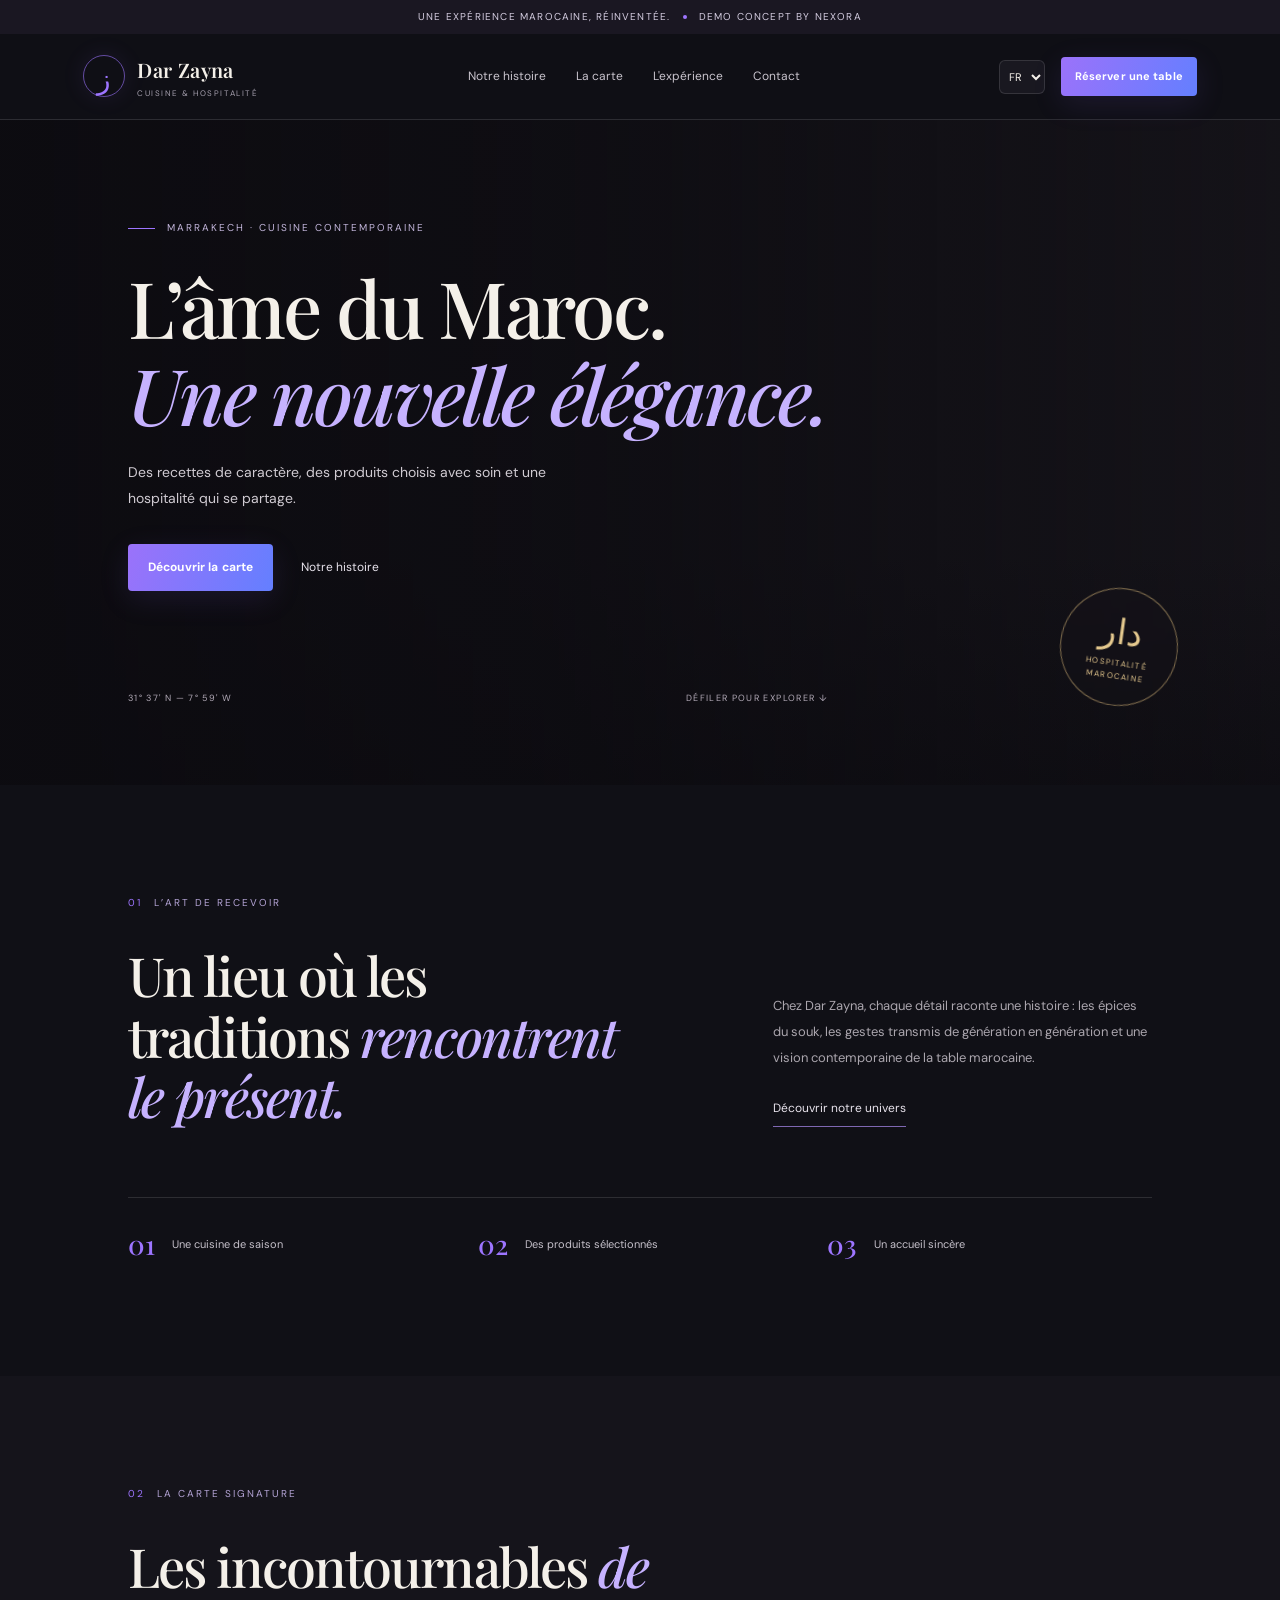
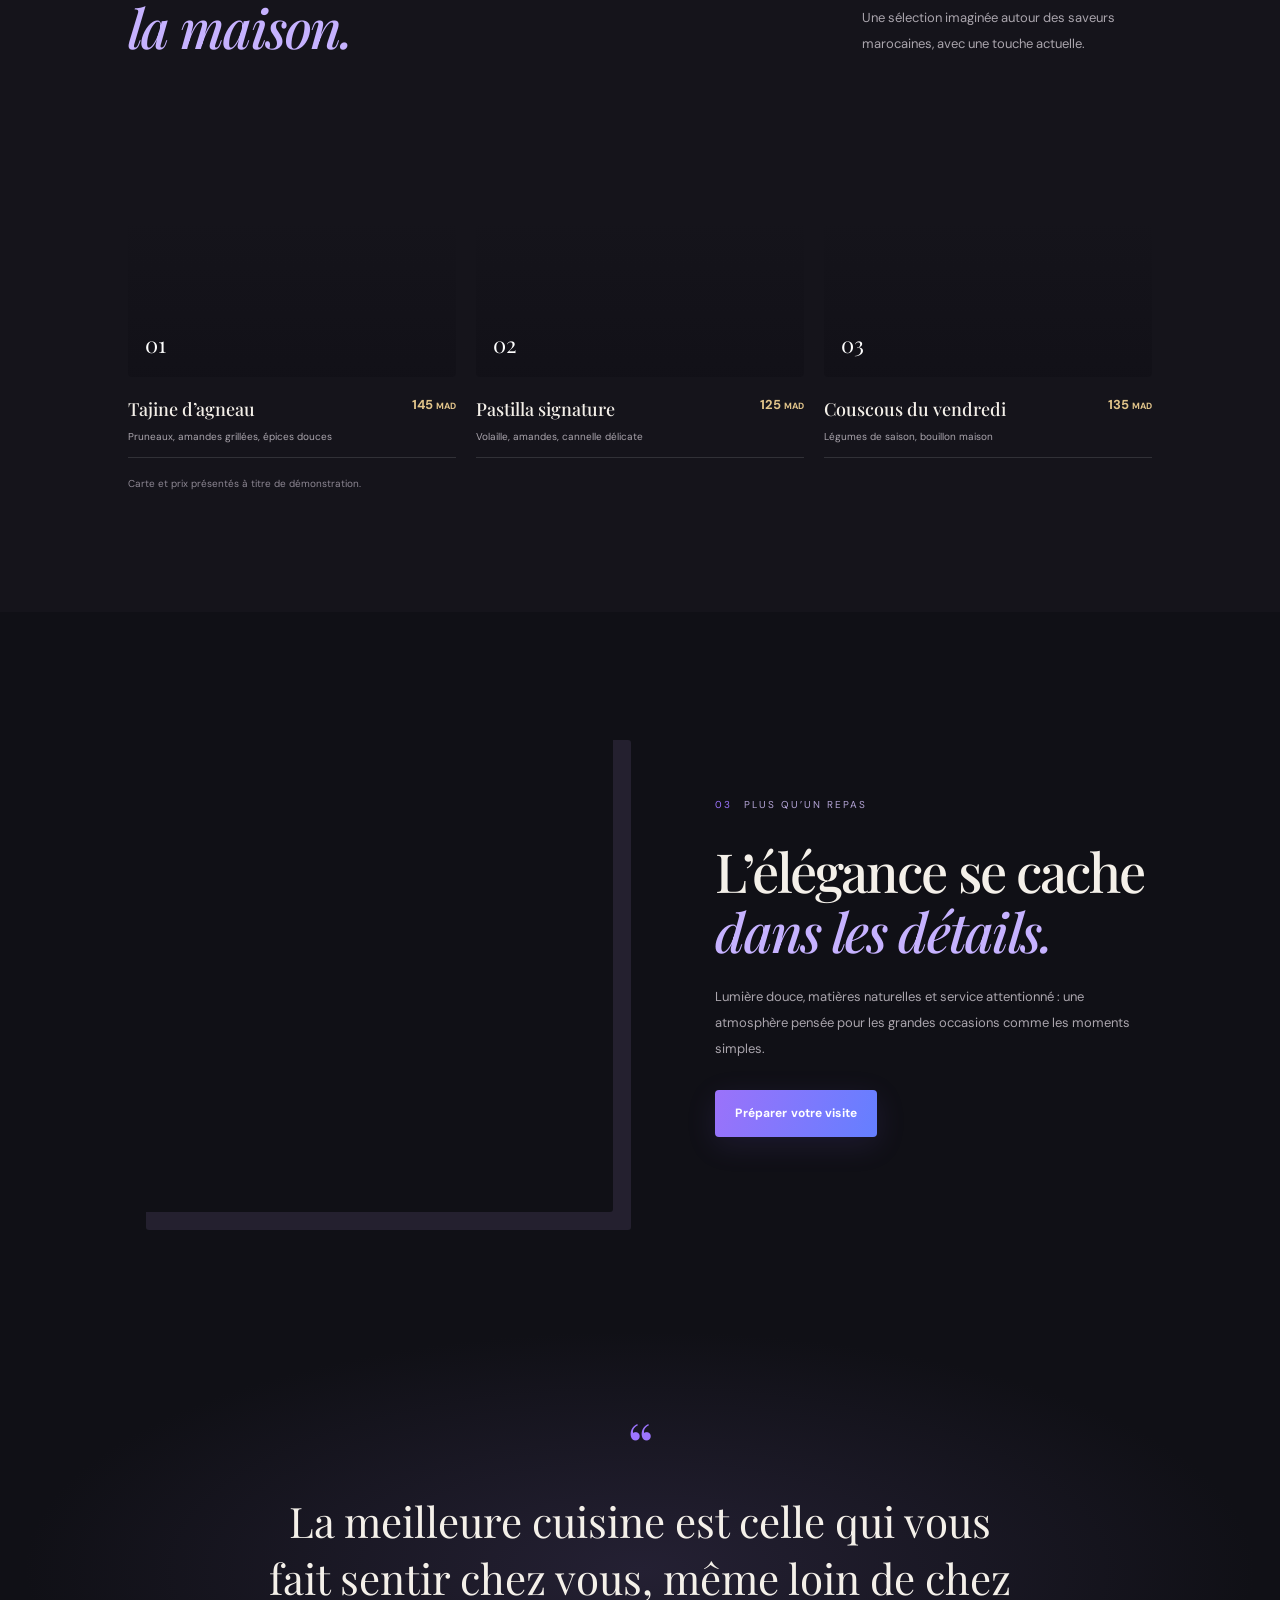
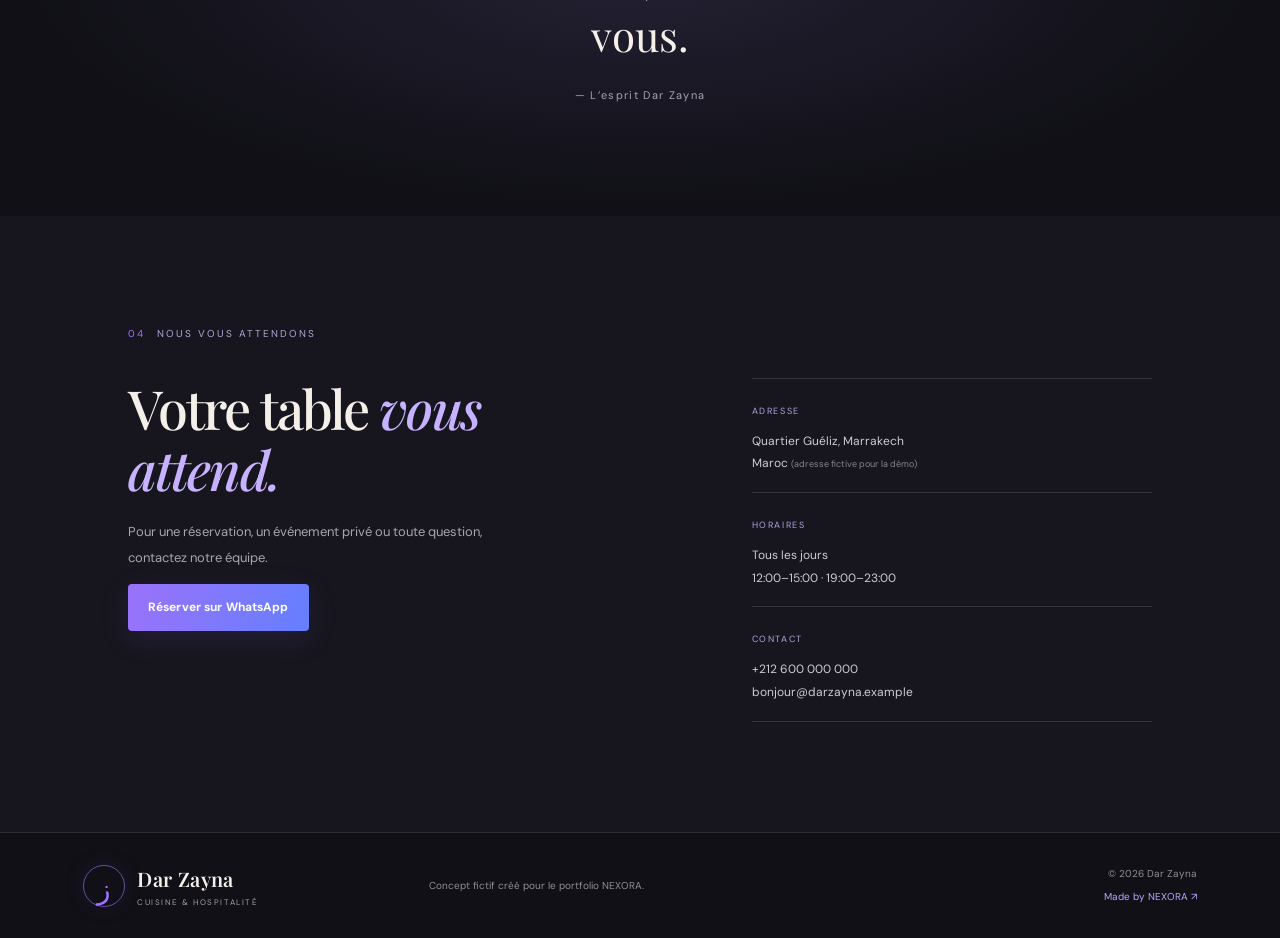
==== commit 6e09eba2: "Add files via upload" ====
--- a/index.html
+++ b/index.html
@@ -1,221 +1,92 @@
-<!DOCTYPE html>
-<html lang="en" dir="ltr">
+<!doctype html>
+<html lang="fr">
 <head>
-  <meta charset="UTF-8">
-  <meta name="viewport" content="width=device-width, initial-scale=1.0">
-  <meta name="description" content="NEXORA builds professional websites, NFC digital profiles, POS and stock management tools, and custom digital solutions for modern businesses.">
-  <meta name="theme-color" content="#070707">
-  <meta property="og:title" content="NEXORA — Digital Solutions">
-  <meta property="og:description" content="Websites, NFC profiles and business software built around your business.">
-  <meta property="og:type" content="website">
-  <title>NEXORA — Digital Solutions</title>
+  <meta charset="utf-8">
+  <meta name="viewport" content="width=device-width, initial-scale=1">
+  <meta name="theme-color" content="#101016">
+  <meta name="description" content="Dar Zayna — cuisine marocaine contemporaine, hospitalité authentique et expérience gastronomique premium.">
+  <title>Dar Zayna | Cuisine marocaine contemporaine</title>
   <link rel="preconnect" href="https://fonts.googleapis.com">
   <link rel="preconnect" href="https://fonts.gstatic.com" crossorigin>
-  <link href="https://fonts.googleapis.com/css2?family=Inter:wght@400;500;600;700;800&family=Manrope:wght@500;600;700;800&family=Noto+Sans+Arabic:wght@400;500;600;700;800&display=swap" rel="stylesheet">
+  <link href="https://fonts.googleapis.com/css2?family=DM+Sans:wght@400;500;600;700&family=Playfair+Display:wght@500;600;700&display=swap" rel="stylesheet">
   <link rel="stylesheet" href="style.css">
 </head>
 <body>
-  <div class="noise"></div>
-  <div class="cursor-glow" aria-hidden="true"></div>
-
-  <header class="nav">
-    <a class="brand" href="#home" aria-label="NEXORA home">
-      <span class="brand-mark"><i></i><i></i><i></i></span>
-      <span>NEXORA</span>
+  <div class="announcement"><span data-i18n="announce">Une expérience marocaine, réinventée.</span><span class="announcement-dot"></span><span>Demo concept by NEXORA</span></div>
+  <header class="site-header">
+    <a class="brand" href="#home" aria-label="Dar Zayna home">
+      <span class="brand-mark">ز</span>
+      <span><strong>Dar Zayna</strong><small data-i18n="brandSub">CUISINE & HOSPITALITÉ</small></span>
     </a>
-    <button class="menu-toggle" type="button" aria-label="Open navigation" data-i18n-aria="nav.open" aria-expanded="false" aria-controls="primary-navigation"><span></span><span></span></button>
-    <nav class="nav-links" id="primary-navigation">
-      <a href="#services" data-i18n="nav.services">Services</a>
-      <a href="#work" data-i18n="nav.work">Work</a>
-      <a href="#process" data-i18n="nav.process">Process</a>
-      <a href="#why" data-i18n="nav.why">Why NEXORA</a>
-      <a href="#faq" data-i18n="nav.faq">FAQ</a>
-      <a href="#contact" data-i18n="nav.contact">Contact</a>
+    <button class="menu-toggle" aria-label="Open menu" aria-expanded="false">☰</button>
+    <nav class="nav">
+      <a href="#story" data-i18n="navStory">Notre histoire</a>
+      <a href="#menu" data-i18n="navMenu">La carte</a>
+      <a href="#experience" data-i18n="navExperience">L'expérience</a>
+      <a href="#contact" data-i18n="navContact">Contact</a>
     </nav>
-    <div class="nav-actions">
-      <div class="lang-switcher">
-        <button class="lang-btn active" type="button" data-lang="en" aria-label="English" aria-pressed="true">EN</button>
-        <button class="lang-btn" type="button" data-lang="fr" aria-label="Français" aria-pressed="false">FR</button>
-        <button class="lang-btn" type="button" data-lang="ar" aria-label="العربية" aria-pressed="false">ع</button>
-      </div>
-      <a class="nav-cta" href="#contact" data-i18n="nav.start">Start a project</a>
+    <div class="header-actions">
+      <select id="language" aria-label="Language">
+        <option value="fr">FR</option><option value="en">EN</option><option value="ar">AR</option>
+      </select>
+      <a class="button button-small" href="#contact" data-i18n="book">Réserver une table</a>
     </div>
   </header>
 
-  <main id="home">
-    <section class="hero section">
-      <div class="hero-copy reveal">
-        <p class="eyebrow"><span></span><span data-i18n="hero.eyebrow">DIGITAL SOLUTIONS</span></p>
-        <h1><span data-i18n="hero.line1">BUILD</span><br><span data-i18n="hero.line2">DIGITAL</span><br><em data-i18n="hero.line3">EXPERIENCES.</em></h1>
-        <p class="hero-text" data-i18n="hero.text">Websites, NFC digital profiles and business software designed to make modern businesses look better, work smarter and grow.</p>
-        <div class="hero-actions">
-          <a class="btn btn-primary magnetic" href="#services"><span data-i18n="hero.explore">Explore services</span><b>↗</b></a>
-          <a class="btn btn-ghost" href="#work"><span data-i18n="hero.work">View our work</span><b>↓</b></a>
+  <main>
+    <section class="hero" id="home">
+      <div class="hero-image"></div>
+      <div class="hero-overlay"></div>
+      <div class="hero-content reveal">
+        <p class="eyebrow"><span></span><span data-i18n="heroEyebrow">MARRAKECH · CUISINE CONTEMPORAINE</span></p>
+        <h1 data-i18n="heroTitle">L’âme du Maroc.<br><em>Une nouvelle élégance.</em></h1>
+        <p class="hero-copy" data-i18n="heroCopy">Des recettes de caractère, des produits choisis avec soin et une hospitalité qui se partage.</p>
+        <div class="hero-buttons">
+          <a class="button" href="#menu" data-i18n="discoverMenu">Découvrir la carte <span>↗</span></a>
+          <a class="text-link" href="#story" data-i18n="ourStory">Notre histoire <span>→</span></a>
         </div>
+        <div class="hero-foot"><span>31° 37' N — 7° 59' W</span><span data-i18n="scroll">DÉFILER POUR EXPLORER ↓</span></div>
       </div>
+      <div class="hero-stamp"><span>دار</span><small>HOSPITALITÉ<br>MAROCAINE</small></div>
+    </section>
 
-      <div class="hero-visual reveal">
-        <div class="orb orb-a"></div>
-        <div class="orb orb-b"></div>
-        <div class="scene">
-          <div class="cube">
-            <div class="face front">N</div>
-            <div class="face back">X</div>
-            <div class="face right">O</div>
-            <div class="face left">R</div>
-            <div class="face top">A</div>
-            <div class="face bottom">+</div>
-          </div>
-          <div class="ring ring-one"></div>
-          <div class="ring ring-two"></div>
-          <div class="ring ring-three"></div>
-        </div>
-        <div class="visual-label"><span>01</span><span data-i18n="hero.visual">DIGITAL / FUTURE</span></div>
+    <section class="intro section" id="story">
+      <div class="section-kicker"><span>01</span><span data-i18n="storyKicker">L’ART DE RECEVOIR</span></div>
+      <div class="intro-grid">
+        <h2 data-i18n="storyTitle">Un lieu où les traditions <em>rencontrent le présent.</em></h2>
+        <div class="intro-text"><p data-i18n="storyText">Chez Dar Zayna, chaque détail raconte une histoire : les épices du souk, les gestes transmis de génération en génération et une vision contemporaine de la table marocaine.</p><a class="under-link" href="#experience" data-i18n="discoverExperience">Découvrir notre univers <span>↗</span></a></div>
+      </div>
+      <div class="stats">
+        <div><strong>01</strong><span data-i18n="stat1">Une cuisine de saison</span></div>
+        <div><strong>02</strong><span data-i18n="stat2">Des produits sélectionnés</span></div>
+        <div><strong>03</strong><span data-i18n="stat3">Un accueil sincère</span></div>
       </div>
     </section>
 
-    <section class="marquee-wrap" aria-hidden="true">
-      <div class="marquee">
-        <span>WEB</span><b>✦</b><span>NFC</span><b>✦</b><span>SOFTWARE</span><b>✦</b><span>DESIGN</span><b>✦</b>
-        <span>WEB</span><b>✦</b><span>NFC</span><b>✦</b><span>SOFTWARE</span><b>✦</b><span>DESIGN</span><b>✦</b>
+    <section class="menu-section section" id="menu">
+      <div class="section-kicker"><span>02</span><span data-i18n="menuKicker">LA CARTE SIGNATURE</span></div>
+      <div class="section-heading"><h2 data-i18n="menuTitle">Les incontournables <em>de la maison.</em></h2><p data-i18n="menuCopy">Une sélection imaginée autour des saveurs marocaines, avec une touche actuelle.</p></div>
+      <div class="menu-grid">
+        <article class="dish-card"><div class="dish-image dish-one"><span class="dish-number">01</span></div><div class="dish-info"><div><h3 data-i18n="dish1">Tajine d’agneau</h3><p data-i18n="dish1Desc">Pruneaux, amandes grillées, épices douces</p></div><strong>145 <small>MAD</small></strong></div></article>
+        <article class="dish-card"><div class="dish-image dish-two"><span class="dish-number">02</span></div><div class="dish-info"><div><h3 data-i18n="dish2">Pastilla signature</h3><p data-i18n="dish2Desc">Volaille, amandes, cannelle délicate</p></div><strong>125 <small>MAD</small></strong></div></article>
+        <article class="dish-card"><div class="dish-image dish-three"><span class="dish-number">03</span></div><div class="dish-info"><div><h3 data-i18n="dish3">Couscous du vendredi</h3><p data-i18n="dish3Desc">Légumes de saison, bouillon maison</p></div><strong>135 <small>MAD</small></strong></div></article>
       </div>
+      <p class="demo-note" data-i18n="demoNote">Carte et prix présentés à titre de démonstration.</p>
     </section>
 
-    <section id="services" class="section services">
-      <div class="section-head reveal">
-        <div><p class="eyebrow"><span></span><span data-i18n="services.eyebrow">WHAT WE BUILD</span></p>
-        <h2 data-i18n="services.title">Digital tools that<br><em>move business forward.</em></h2></div>
-        <p data-i18n="services.intro">From a powerful first impression to the software behind your daily operations, we build practical digital experiences around your business.</p>
-      </div>
-
-      <div class="service-grid">
-        <article class="service-card large reveal">
-          <div class="card-number">01</div><div class="card-icon">↗</div>
-          <div class="card-content"><h3 data-i18n="service.web.title">Websites</h3><p data-i18n="service.web.text">Premium responsive websites built to earn attention, trust and enquiries.</p><a href="#contact" data-i18n="common.explore">Explore service →</a></div>
-          <div class="card-art web-art"><div class="browser"><span></span><span></span><span></span><div></div></div></div>
-        </article>
-
-        <article class="service-card reveal">
-          <div class="card-number">02</div><div class="card-icon">⌁</div>
-          <div class="card-content"><h3 data-i18n="service.nfc.title">NFC Profiles</h3><p data-i18n="service.nfc.text">Smart NFC cards that open a professional digital identity in one tap.</p><a href="#nfc" data-i18n="common.explore">Explore service →</a></div>
-          <div class="nfc-mini-card"><strong>NEXORA</strong><span>TAP TO CONNECT</span></div>
-        </article>
-
-        <article class="service-card reveal">
-          <div class="card-number">03</div><div class="card-icon">▦</div>
-          <div class="card-content"><h3 data-i18n="service.pos.title">POS & Stock</h3><p data-i18n="service.pos.text">Sales, products, stock and business insights in one clear dashboard.</p><a href="#software" data-i18n="common.explore">Explore service →</a></div>
-          <div class="mini-chart"><i></i><i></i><i></i><i></i><i></i><i></i><i></i></div>
-        </article>
-
-        <article class="service-card large reveal">
-          <div class="card-number">04</div><div class="card-icon">✦</div>
-          <div class="card-content"><h3 data-i18n="service.custom.title">Custom Solutions</h3><p data-i18n="service.custom.text">Booking systems, dashboards and web tools tailored to the way your business works.</p><a href="#contact" data-i18n="common.explore">Tell us what you need →</a></div>
-          <div class="code-art"><span>&lt;</span><span>build</span><span>your</span><span>idea</span><span>/&gt;</span></div>
-        </article>
-      </div>
+    <section class="experience section" id="experience">
+      <div class="experience-image"></div>
+      <div class="experience-copy"><div class="section-kicker"><span>03</span><span data-i18n="expKicker">PLUS QU’UN REPAS</span></div><h2 data-i18n="expTitle">L’élégance se cache <em>dans les détails.</em></h2><p data-i18n="expText">Lumière douce, matières naturelles et service attentionné : une atmosphère pensée pour les grandes occasions comme les moments simples.</p><a class="button" href="#contact" data-i18n="planVisit">Préparer votre visite <span>↗</span></a></div>
     </section>
 
-    <section id="nfc" class="section nfc-section">
-      <div class="nfc-copy reveal">
-        <p class="eyebrow"><span></span><span data-i18n="nfc.eyebrow">SMART IDENTITY</span></p>
-        <h2><span data-i18n="nfc.line1">TAP.</span><br><span data-i18n="nfc.line2">CONNECT.</span><br><em data-i18n="nfc.line3">GROW.</em></h2>
-        <p data-i18n="nfc.text">One professional card. One tap. Your contact details, social links, portfolio and location — instantly available.</p>
-        <a class="text-link" href="#contact" data-i18n="nfc.cta">Get your NFC profile →</a>
-      </div>
-      <div class="nfc-stage reveal">
-        <div class="phone">
-          <div class="phone-top"></div>
-          <div class="phone-screen">
-            <small data-i18n="nfc.mock.label">NEXORA PROFILE</small><strong data-i18n="nfc.mock.name">YOUR NAME</strong><span data-i18n="nfc.mock.role">Digital Professional</span>
-            <div class="profile-buttons"><i>WhatsApp</i><i>Instagram</i><i data-i18n="nfc.mock.location">Location</i></div>
-          </div>
-        </div>
-        <div class="nfc-card-3d">
-          <div class="nfc-lines"></div><strong>NEXORA</strong><span data-i18n="nfc.mock.card">SMART BUSINESS CARD</span><b>)))</b>
-        </div>
-        <div class="tap-pulse" data-i18n="nfc.mock.tap">TAP</div>
-      </div>
-    </section>
+    <section class="quote section"><span class="quote-mark">“</span><blockquote data-i18n="quote">La meilleure cuisine est celle qui vous fait sentir chez vous, même loin de chez vous.</blockquote><p>— <span data-i18n="quoteBy">L’esprit Dar Zayna</span></p></section>
 
-    <section id="software" class="section software">
-      <div class="section-head reveal">
-        <div><p class="eyebrow"><span></span><span data-i18n="software.eyebrow">BUSINESS SOFTWARE</span></p>
-        <h2 data-i18n="software.title">Run your business<br><em>without the chaos.</em></h2></div>
-        <p data-i18n="software.intro">A clean management experience for sales, products, stock, customers and reports — designed for small and growing businesses.</p>
-      </div>
-      <div class="dashboard-wrap reveal">
-        <div class="dashboard">
-          <aside><div class="dash-logo">N.</div><span class="dash-active" data-i18n="software.nav.overview">Overview</span><span data-i18n="software.nav.sales">Sales</span><span data-i18n="software.nav.products">Products</span><span data-i18n="software.nav.stock">Stock</span><span data-i18n="software.nav.customers">Customers</span><span data-i18n="software.nav.reports">Reports</span></aside>
-          <div class="dash-main">
-            <div class="dash-top"><div><small data-i18n="software.dashboard">DASHBOARD</small><h3 data-i18n="software.greeting">Good morning 👋</h3></div><div class="dash-avatar">N</div></div>
-            <div class="stats"><div><small data-i18n="software.sales">SALES</small><strong>12,450 DH</strong><i>+23.4%</i></div><div><small data-i18n="software.orders">ORDERS</small><strong>148</strong><i>+12.8%</i></div><div><small data-i18n="software.products">PRODUCTS</small><strong>684</strong><i>+4.2%</i></div></div>
-            <div class="dash-bottom"><div class="sales-chart"><div class="chart-head"><b data-i18n="software.sales.overview">Sales overview</b><span data-i18n="software.thismonth">This month</span></div><div class="bars"><i style="height:35%"></i><i style="height:50%"></i><i style="height:42%"></i><i style="height:68%"></i><i style="height:55%"></i><i style="height:80%"></i><i style="height:72%"></i><i style="height:92%"></i><i style="height:78%"></i><i style="height:100%"></i></div></div><div class="stock-list"><b data-i18n="software.lowstock">Low stock</b><span><span data-i18n="software.item.mouse">Wireless Mouse</span> <i data-i18n="software.item.mouse.count">4 left</i></span><span><span data-i18n="software.item.cable">USB-C Cable</span> <i data-i18n="software.item.cable.count">7 left</i></span><span><span data-i18n="software.item.keyboard">Keyboard</span> <i data-i18n="software.item.keyboard.count">3 left</i></span></div></div>
-          </div>
-        </div>
-      </div>
-    </section>
-
-    <section id="work" class="section work">
-      <div class="section-head reveal">
-        <div><p class="eyebrow"><span></span><span data-i18n="work.eyebrow">SELECTED WORK</span></p><h2 data-i18n="work.title">Ideas, turned<br><em>into products.</em></h2></div>
-        <p data-i18n="work.intro">A growing collection of digital concepts and products. Each project is built to solve a real business or user problem.</p>
-      </div>
-      <div class="work-grid">
-        <article class="work-item reveal"><div class="project-visual cinema"><span>CINEMAX</span><small data-i18n="work.project.cinema">ENTERTAINMENT PLATFORM</small></div><div class="project-meta"><div><b>CINEMAX</b><span data-i18n="work.cinema">Entertainment platform</span></div><i>↗</i></div></article>
-        <article class="work-item reveal"><div class="project-visual nfc-work"><span>NFC</span><small data-i18n="work.project.nfc">DIGITAL PROFILE</small></div><div class="project-meta"><div><b>NFC PROFILE</b><span data-i18n="work.nfc">Smart digital identity</span></div><i>↗</i></div></article>
-        <article class="work-item reveal"><div class="project-visual pos-work"><span>POS</span><small data-i18n="work.project.pos">BUSINESS MANAGEMENT</small></div><div class="project-meta"><div><b>POS MANAGER</b><span data-i18n="work.pos">Sales & stock platform</span></div><i>↗</i></div></article>
-      </div>
-    </section>
-
-    <section id="why" class="section why-section">
-      <div class="section-head reveal"><div><p class="eyebrow"><span></span><span data-i18n="why.eyebrow">WHY NEXORA</span></p><h2 data-i18n="why.title">Built around<br><em>your business.</em></h2></div><p data-i18n="why.intro">No one-size-fits-all package. We focus on clear communication, useful design and digital tools that fit the way you work.</p></div>
-      <div class="why-grid">
-        <article class="why-item reveal"><span>01</span><h3 data-i18n="why.one.title">Made for your goals</h3><p data-i18n="why.one.text">Every project starts with your needs, your customers and the result you want.</p></article>
-        <article class="why-item reveal"><span>02</span><h3 data-i18n="why.two.title">Designed for mobile</h3><p data-i18n="why.two.text">A clear, responsive experience for the people who visit from their phones.</p></article>
-        <article class="why-item reveal"><span>03</span><h3 data-i18n="why.three.title">Practical technology</h3><p data-i18n="why.three.text">Modern visuals and useful features, without adding complexity for its own sake.</p></article>
-        <article class="why-item reveal"><span>04</span><h3 data-i18n="why.four.title">Direct communication</h3><p data-i18n="why.four.text">Talk directly with us, explain your idea and get a solution shaped around it.</p></article>
-      </div>
-    </section>
-    <section id="faq" class="section faq-section">
-      <div class="section-head reveal"><div><p class="eyebrow"><span></span><span data-i18n="faq.eyebrow">GOOD TO KNOW</span></p><h2 data-i18n="faq.title">Questions before<br><em>we get started?</em></h2></div><p data-i18n="faq.intro">A few quick answers to help you take the next step.</p></div>
-      <div class="faq-list">
-        <details class="faq-item reveal"><summary data-i18n="faq.one.q">What kind of projects can NEXORA build?</summary><p data-i18n="faq.one.a">Business websites, digital NFC profiles, online catalogs, e-commerce experiences, POS and stock tools, and custom web applications.</p></details>
-        <details class="faq-item reveal"><summary data-i18n="faq.two.q">How much does a project cost?</summary><p data-i18n="faq.two.a">Pricing depends on the scope and features. Tell us what you need and we can discuss a suitable quote before work begins.</p></details>
-        <details class="faq-item reveal"><summary data-i18n="faq.three.q">Can you adapt the website to my business?</summary><p data-i18n="faq.three.a">Yes. The design, content and features can be adapted to your business, audience and goals.</p></details>
-        <details class="faq-item reveal"><summary data-i18n="faq.four.q">How do I start?</summary><p data-i18n="faq.four.a">Message us on WhatsApp with a short description of your idea. We will discuss the next steps with you.</p></details>
-      </div>
-    </section>
-    <section id="process" class="section process">
-      <div class="section-head reveal"><div><p class="eyebrow"><span></span><span data-i18n="process.eyebrow">HOW WE WORK</span></p><h2 data-i18n="process.title">From idea<br><em>to launch.</em></h2></div></div>
-      <div class="process-grid">
-        <div class="process-item reveal"><b>01</b><h3 data-i18n="process.one.title">Discover</h3><p data-i18n="process.one.text">We understand your business, your audience and what you actually need.</p></div>
-        <div class="process-item reveal"><b>02</b><h3 data-i18n="process.two.title">Design</h3><p data-i18n="process.two.text">We shape the visual direction and experience before building.</p></div>
-        <div class="process-item reveal"><b>03</b><h3 data-i18n="process.three.title">Build</h3><p data-i18n="process.three.text">We turn the approved direction into a fast, responsive digital product.</p></div>
-        <div class="process-item reveal"><b>04</b><h3 data-i18n="process.four.title">Launch</h3><p data-i18n="process.four.text">We test, polish and prepare the product for real users.</p></div>
-      </div>
-    </section>
-
-    <section id="contact" class="section contact">
-      <div class="contact-card reveal">
-        <p class="eyebrow"><span></span><span data-i18n="contact.eyebrow">START SOMETHING</span></p>
-        <h2 data-i18n="contact.title">Have a business idea?<br><em>Let's build it.</em></h2>
-        <p data-i18n="contact.text">Tell us what you need. We'll turn the idea into a clear digital solution.</p>
-        <div class="contact-actions">
-          <a class="btn btn-primary magnetic" href="https://wa.me/212699332502?text=Salam%20NEXORA%2C%20bghit%20n3ref%20ktar%203la%20services%20dyalkom." target="_blank" rel="noopener"><span data-i18n="contact.whatsapp">Start on WhatsApp</span><b>↗</b></a>
-          
-        </div>
-        <small data-i18n="contact.note">WhatsApp is the fastest way to reach us.</small>
-      </div>
+    <section class="contact section" id="contact">
+      <div class="section-kicker"><span>04</span><span data-i18n="contactKicker">NOUS VOUS ATTENDONS</span></div>
+      <div class="contact-grid"><div><h2 data-i18n="contactTitle">Votre table <em>vous attend.</em></h2><p data-i18n="contactCopy">Pour une réservation, un événement privé ou toute question, contactez notre équipe.</p><a class="button" id="whatsapp-link" href="https://wa.me/212600000000?text=Bonjour%20Dar%20Zayna%2C%20je%20souhaite%20r%C3%A9server%20une%20table." target="_blank" rel="noopener" data-i18n="whatsapp">Réserver sur WhatsApp <span>↗</span></a></div><div class="contact-details"><div><span data-i18n="addressLabel">ADRESSE</span><p>Quartier Guéliz, Marrakech<br>Maroc <small data-i18n="demoAddress">(adresse fictive pour la démo)</small></p></div><div><span data-i18n="hoursLabel">HORAIRES</span><p data-i18n="hours">Tous les jours<br>12:00–15:00 · 19:00–23:00</p></div><div><span data-i18n="contactLabel">CONTACT</span><p>+212 600 000 000<br>bonjour@darzayna.example</p></div></div></div>
     </section>
   </main>
-
-  <footer class="footer">
-    <div class="brand"><span class="brand-mark"><i></i><i></i><i></i></span><span>NEXORA</span></div>
-    <p data-i18n="footer.text">Digital solutions for modern business.</p>
-    <div><a href="#services" data-i18n="nav.services">Services</a><a href="#work" data-i18n="nav.work">Work</a><a href="#why" data-i18n="nav.why">Why NEXORA</a><a href="#faq" data-i18n="nav.faq">FAQ</a><a href="#contact" data-i18n="nav.contact">Contact</a></div>
-    <small>© <span id="year"></span> NEXORA. <span data-i18n="footer.rights">All rights reserved.</span></small>
-  </footer>
-
+  <footer class="footer"><a class="brand footer-brand" href="#home"><span class="brand-mark">ز</span><span><strong>Dar Zayna</strong><small>CUISINE & HOSPITALITÉ</small></span></a><p data-i18n="footerDemo">Concept fictif créé pour le portfolio NEXORA.</p><div><span>© 2026 Dar Zayna</span><a href="https://mouh7229-afk.github.io/Jefe-Digital/" target="_blank" rel="noopener">Made by NEXORA ↗</a></div></footer>
   <script src="script.js"></script>
 </body>
 </html>
--- a/style.css
+++ b/style.css
@@ -1,101 +1 @@
-*{box-sizing:border-box}html{scroll-behavior:smooth}body{margin:0;background:#070707;color:#f5f4f0;font-family:Inter,Arial,sans-serif;overflow-x:hidden}body.rtl{font-family:Arial,Tahoma,sans-serif}.noise{position:fixed;inset:0;pointer-events:none;opacity:.035;z-index:100;background-image:url("data:image/svg+xml,%3Csvg viewBox='0 0 180 180' xmlns='http://www.w3.org/2000/svg'%3E%3Cfilter id='n'%3E%3CfeTurbulence type='fractalNoise' baseFrequency='.9' numOctaves='3' stitchTiles='stitch'/%3E%3C/filter%3E%3Crect width='100%25' height='100%25' filter='url(%23n)' opacity='.8'/%3E%3C/svg%3E")}.cursor-glow{position:fixed;width:280px;height:280px;border-radius:50%;background:radial-gradient(circle,rgba(125,96,255,.14),transparent 65%);pointer-events:none;transform:translate(-50%,-50%);z-index:0}.nav{height:82px;position:fixed;top:0;left:0;right:0;z-index:50;display:flex;align-items:center;justify-content:space-between;padding:0 5vw;border-bottom:1px solid rgba(255,255,255,.07);background:rgba(7,7,7,.72);backdrop-filter:blur(18px)}.brand{display:flex;align-items:center;gap:11px;color:#fff;text-decoration:none;font-weight:800;letter-spacing:.13em}.brand-mark{display:flex;gap:3px;align-items:end}.brand-mark i{display:block;width:4px;border-radius:4px;background:#fff}.brand-mark i:nth-child(1){height:12px}.brand-mark i:nth-child(2){height:19px}.brand-mark i:nth-child(3){height:26px}.nav-links{display:flex;gap:32px}.nav a{font-size:12px;color:#aaa;text-decoration:none}.nav-links a:hover,.footer a:hover{color:#fff}.nav-actions{display:flex;align-items:center;gap:18px}.lang-switcher{display:flex;border:1px solid #282828;border-radius:999px;padding:3px}.lang-btn{border:0;background:transparent;color:#888;padding:6px 9px;border-radius:50px;font-size:10px;cursor:pointer}.lang-btn.active{background:#fff;color:#111}.nav-cta{padding:10px 15px;border:1px solid #333;border-radius:99px;color:#fff!important}.section{position:relative;padding:130px 7vw;z-index:1}.hero{min-height:100vh;padding-top:150px;display:grid;grid-template-columns:1fr 1fr;align-items:center;gap:40px}.hero-copy{max-width:760px}.eyebrow{display:flex;align-items:center;gap:10px;color:#888;font-size:10px;letter-spacing:.22em;font-weight:700}.eyebrow>span:first-child{width:22px;height:1px;background:#8b72ff;display:block}.hero h1{font-family:Manrope,Inter,sans-serif;font-size:clamp(62px,8.4vw,145px);line-height:.83;letter-spacing:-.075em;margin:25px 0 32px}.hero h1 em,.section-head h2 em,.nfc-copy h2 em,.contact-card h2 em{font-style:normal;background:linear-gradient(110deg,#fff 20%,#8970ff 65%,#4f42ff);-webkit-background-clip:text;background-clip:text;color:transparent}.hero-text{max-width:550px;color:#9c9c9c;line-height:1.8;font-size:15px}.hero-actions{display:flex;gap:12px;margin-top:35px}.btn{display:inline-flex;align-items:center;gap:25px;text-decoration:none;border-radius:999px;padding:15px 18px;font-size:12px;font-weight:700;transition:.3s;cursor:pointer}.btn b{font-size:17px;font-weight:400}.btn-primary{background:#fff;color:#0b0b0b}.btn-primary:hover{transform:translateY(-3px);box-shadow:0 12px 40px rgba(255,255,255,.12)}.btn-ghost{border:1px solid #292929;color:#fff}.btn-ghost:hover{border-color:#555;transform:translateY(-3px)}.hero-visual{height:650px;position:relative;display:flex;align-items:center;justify-content:center}.scene{width:330px;height:330px;position:relative;perspective:900px}.cube{position:absolute;inset:50px;transform-style:preserve-3d;animation:float 6s ease-in-out infinite,spin 18s linear infinite}.face{position:absolute;inset:0;border:1px solid rgba(255,255,255,.22);background:linear-gradient(145deg,rgba(255,255,255,.12),rgba(70,50,180,.04));display:grid;place-items:center;font-size:60px;font-weight:800;color:#fff;box-shadow:inset 0 0 40px rgba(120,90,255,.08);backdrop-filter:blur(4px)}.front{transform:translateZ(115px)}.back{transform:rotateY(180deg) translateZ(115px)}.right{transform:rotateY(90deg) translateZ(115px)}.left{transform:rotateY(-90deg) translateZ(115px)}.top{transform:rotateX(90deg) translateZ(115px)}.bottom{transform:rotateX(-90deg) translateZ(115px)}.ring{position:absolute;inset:0;border:1px solid rgba(130,105,255,.25);border-radius:50%;transform-style:preserve-3d}.ring-one{transform:rotateX(70deg) rotateZ(10deg)}.ring-two{transform:rotateY(70deg) rotateZ(-20deg)}.ring-three{transform:rotateX(25deg) rotateY(50deg)}.orb{position:absolute;border-radius:50%;filter:blur(1px)}.orb-a{width:280px;height:280px;background:radial-gradient(circle,rgba(99,74,255,.22),transparent 68%)}.orb-b{width:90px;height:90px;background:radial-gradient(circle,rgba(255,255,255,.12),transparent 70%);right:8%;top:20%}.visual-label{position:absolute;bottom:35px;left:0;right:0;display:flex;justify-content:space-between;color:#555;font-size:9px;letter-spacing:.18em}.marquee-wrap{overflow:hidden;border-top:1px solid #151515;border-bottom:1px solid #151515;padding:19px 0}.marquee{display:flex;align-items:center;gap:34px;width:max-content;animation:marquee 25s linear infinite;color:#555;font-weight:800;font-size:12px;letter-spacing:.2em}.marquee b{color:#7560ff}.section-head{display:grid;grid-template-columns:1.2fr .8fr;gap:50px;align-items:end;margin-bottom:60px}.section-head h2{font-family:Manrope,Inter,sans-serif;font-size:clamp(42px,5.8vw,82px);line-height:.95;letter-spacing:-.06em;margin:20px 0 0}.section-head>p{color:#777;line-height:1.8;max-width:480px;font-size:14px}.service-grid{display:grid;grid-template-columns:1fr 1fr;gap:14px}.service-card{min-height:490px;border:1px solid #1c1c1c;border-radius:24px;background:linear-gradient(145deg,#0d0d0d,#090909);padding:28px;position:relative;overflow:hidden;transition:.45s}.service-card.large{min-height:550px}.service-card:hover{border-color:#383838;transform:translateY(-5px)}.card-number{color:#555;font-size:10px;letter-spacing:.15em}.card-icon{position:absolute;right:28px;top:24px;font-size:22px;color:#777}.card-content{position:absolute;left:28px;right:28px;bottom:30px;z-index:2}.card-content h3{font-family:Manrope;font-size:34px;margin:0 0 12px;letter-spacing:-.04em}.card-content p{color:#777;line-height:1.7;max-width:450px;font-size:13px}.card-content a{display:inline-block;margin-top:10px;color:#fff;text-decoration:none;font-size:11px;font-weight:700}.card-art{position:absolute;inset:20px;opacity:.8}.browser{position:absolute;width:72%;height:55%;right:4%;top:10%;border:1px solid #292929;border-radius:15px;background:#111;transform:rotate(-7deg);box-shadow:0 30px 70px rgba(0,0,0,.6)}.browser span{display:inline-block;width:5px;height:5px;border-radius:50%;background:#555;margin:10px 0 0 5px}.browser div{position:absolute;left:18px;right:18px;bottom:18px;top:45px;background:linear-gradient(135deg,#1a1a1a,#2a214b);border-radius:8px}.nfc-mini-card{position:absolute;width:220px;height:135px;right:35px;top:85px;border:1px solid #444;border-radius:16px;padding:20px;background:linear-gradient(135deg,#161616,#30255d);transform:rotate(-12deg);box-shadow:0 30px 60px #000;transition:.5s}.service-card:hover .nfc-mini-card{transform:rotate(-4deg) translateY(-10px)}.nfc-mini-card strong{display:block;font-size:13px;letter-spacing:.15em}.nfc-mini-card span{position:absolute;bottom:17px;font-size:7px;color:#888;letter-spacing:.18em}.mini-chart{position:absolute;right:40px;top:90px;height:150px;display:flex;align-items:end;gap:8px}.mini-chart i{width:16px;background:linear-gradient(#7862ff,#252039);border-radius:5px 5px 0 0}.mini-chart i:nth-child(1){height:50px}.mini-chart i:nth-child(2){height:75px}.mini-chart i:nth-child(3){height:60px}.mini-chart i:nth-child(4){height:110px}.mini-chart i:nth-child(5){height:82px}.mini-chart i:nth-child(6){height:125px}.mini-chart i:nth-child(7){height:145px}.code-art{position:absolute;right:30px;top:75px;display:flex;gap:8px;flex-wrap:wrap;width:65%;font-family:monospace;font-size:30px;color:#4b4b4b;transform:rotate(-5deg)}.code-art span:nth-child(2),.code-art span:nth-child(4){color:#7560ff}.nfc-section{min-height:900px;display:grid;grid-template-columns:.75fr 1.25fr;align-items:center;background:radial-gradient(circle at 80% 50%,rgba(89,68,255,.08),transparent 38%)}.nfc-copy h2{font-family:Manrope;font-size:clamp(60px,8vw,120px);line-height:.82;letter-spacing:-.07em;margin:25px 0}.nfc-copy>p:not(.eyebrow){color:#777;max-width:410px;line-height:1.8;font-size:14px}.text-link{display:inline-block;margin-top:25px;color:#fff;text-decoration:none;font-size:12px;font-weight:700}.nfc-stage{height:600px;position:relative;display:flex;align-items:center;justify-content:center}.phone{width:245px;height:490px;border:5px solid #2b2b2b;border-radius:38px;background:#050505;box-shadow:0 40px 100px #000;transform:rotate(8deg);position:absolute;right:12%;z-index:1;padding:10px}.phone-top{width:70px;height:18px;background:#151515;border-radius:0 0 14px 14px;margin:auto}.phone-screen{margin-top:30px;border-radius:20px;height:400px;background:linear-gradient(160deg,#161616,#211a3b);padding:24px;display:flex;flex-direction:column;gap:10px}.phone-screen small{font-size:7px;color:#777}.phone-screen strong{font-size:20px;margin-top:30px}.phone-screen span{font-size:9px;color:#888}.profile-buttons{margin-top:auto;display:grid;gap:7px}.profile-buttons i{font-style:normal;border:1px solid #333;padding:9px;border-radius:10px;font-size:8px}.nfc-card-3d{width:330px;height:205px;border:1px solid #666;border-radius:23px;background:linear-gradient(125deg,#121212,#30255b 55%,#0c0c0c);position:absolute;left:6%;z-index:3;transform:rotate(-16deg) skewY(-3deg);box-shadow:0 50px 80px rgba(0,0,0,.8),0 0 70px rgba(103,78,255,.12);padding:28px;transition:.7s}.nfc-stage:hover .nfc-card-3d{transform:rotate(-6deg) translateY(-15px)}.nfc-card-3d strong{font-size:16px;letter-spacing:.15em}.nfc-card-3d span{position:absolute;bottom:25px;left:28px;font-size:7px;color:#999;letter-spacing:.18em}.nfc-card-3d b{position:absolute;right:28px;bottom:20px;font-size:22px;letter-spacing:-7px}.nfc-lines{position:absolute;width:70px;height:40px;border:1px solid #888;border-radius:50%;right:35px;top:30px;opacity:.4}.tap-pulse{position:absolute;z-index:5;left:43%;top:39%;font-size:10px;letter-spacing:.3em;color:#8b77ff;animation:pulse 2s infinite}.software{background:#080808}.dashboard-wrap{perspective:1200px}.dashboard{max-width:1100px;margin:auto;border:1px solid #272727;border-radius:20px;background:#0d0d0d;overflow:hidden;display:grid;grid-template-columns:170px 1fr;box-shadow:0 50px 100px rgba(0,0,0,.5);transform:rotateX(2deg);transition:.6s}.dashboard:hover{transform:rotateX(0) translateY(-6px)}.dashboard aside{border-right:1px solid #222;padding:20px;display:flex;flex-direction:column;gap:6px}.dash-logo{width:30px;height:30px;border:1px solid #444;border-radius:8px;display:grid;place-items:center;font-weight:800;margin-bottom:25px}.dashboard aside span{padding:9px;color:#666;font-size:9px;border-radius:7px}.dashboard aside .dash-active{background:#191919;color:#fff}.dash-main{padding:24px}.dash-top{display:flex;justify-content:space-between;align-items:center}.dash-top small{font-size:7px;color:#666;letter-spacing:.15em}.dash-top h3{margin:6px 0;font-size:18px}.dash-avatar{width:30px;height:30px;border-radius:50%;display:grid;place-items:center;background:#332a66;font-size:10px}.stats{display:grid;grid-template-columns:repeat(3,1fr);gap:10px;margin:25px 0}.stats>div{border:1px solid #222;padding:18px;border-radius:12px}.stats small{display:block;color:#666;font-size:7px}.stats strong{display:block;font-size:19px;margin:10px 0}.stats i{font-style:normal;color:#8c78ff;font-size:8px}.dash-bottom{display:grid;grid-template-columns:1.5fr 1fr;gap:10px}.sales-chart,.stock-list{border:1px solid #222;border-radius:12px;padding:18px}.chart-head{display:flex;justify-content:space-between;font-size:9px}.chart-head span{color:#666}.bars{height:180px;display:flex;align-items:end;gap:10px;padding-top:25px}.bars i{display:block;flex:1;background:linear-gradient(#7661ff,#27213e);border-radius:4px 4px 0 0}.stock-list{display:flex;flex-direction:column;gap:14px}.stock-list>b{font-size:10px;margin-bottom:5px}.stock-list>span{font-size:8px;color:#aaa;border-bottom:1px solid #1e1e1e;padding-bottom:10px}.stock-list i{float:right;color:#8d78ff;font-style:normal}.work-grid{display:grid;grid-template-columns:repeat(3,1fr);gap:16px}.work-item{cursor:pointer}.project-visual{height:440px;border:1px solid #222;border-radius:20px;position:relative;overflow:hidden;display:flex;align-items:center;justify-content:center;flex-direction:column;transition:.5s}.project-visual:hover{transform:translateY(-7px);border-color:#444}.project-visual span{font-family:Manrope;font-weight:800;font-size:48px;letter-spacing:-.06em}.project-visual small{font-size:8px;color:#777;letter-spacing:.2em;margin-top:10px}.cinema{background:radial-gradient(circle at 50% 35%,#3b205d,transparent 35%),linear-gradient(145deg,#111,#070707)}.nfc-work{background:radial-gradient(circle,#382c6c,transparent 38%),#0c0c0c}.pos-work{background:linear-gradient(135deg,#111,#1a1730)}.project-meta{display:flex;justify-content:space-between;padding:18px 3px}.project-meta b{display:block;font-size:12px}.project-meta span{display:block;color:#666;font-size:10px;margin-top:6px}.project-meta i{font-style:normal;color:#777}.process{border-top:1px solid #151515}.process-grid{display:grid;grid-template-columns:repeat(4,1fr);gap:1px;background:#222;border:1px solid #222}.process-item{background:#080808;padding:35px 25px;min-height:250px}.process-item b{font-size:9px;color:#7662ff}.process-item h3{font-size:22px;margin:60px 0 10px}.process-item p{font-size:11px;color:#666;line-height:1.7}.contact{padding-top:80px;padding-bottom:80px}.contact-card{border:1px solid #292929;border-radius:30px;min-height:550px;padding:70px;display:flex;flex-direction:column;justify-content:center;background:radial-gradient(circle at 80% 30%,rgba(94,70,255,.15),transparent 35%),#0b0b0b}.contact-card h2{font-family:Manrope;font-size:clamp(50px,7vw,100px);line-height:.9;letter-spacing:-.07em;margin:25px 0}.contact-card>p:not(.eyebrow){color:#777;max-width:500px;line-height:1.7}.contact-actions{display:flex;gap:10px;margin-top:25px}.contact-card>small{color:#444;font-size:9px;margin-top:25px}.footer{padding:30px 7vw 45px;border-top:1px solid #161616;display:grid;grid-template-columns:1fr 1fr 1fr;align-items:end;gap:20px}.footer p{color:#555;font-size:10px}.footer>div:nth-child(3){display:flex;gap:18px;justify-content:center}.footer a{color:#777;text-decoration:none;font-size:10px}.footer small{text-align:right;color:#444;font-size:8px}.reveal{opacity:0;transform:translateY(35px);transition:opacity .8s ease,transform .8s ease}.reveal.visible{opacity:1;transform:none}@keyframes spin{to{transform:rotateX(360deg) rotateY(360deg)}}@keyframes float{0%,100%{margin-top:0}50%{margin-top:-18px}}@keyframes marquee{to{transform:translateX(-50%)}}@keyframes pulse{0%,100%{opacity:.3;transform:scale(.9)}50%{opacity:1;transform:scale(1.08)}}body.rtl .nav,body.rtl .hero,body.rtl .section-head,body.rtl .nfc-section,body.rtl .contact-card,body.rtl .footer{direction:rtl}body.rtl .nav-links,body.rtl .nav-actions{direction:ltr}body.rtl .eyebrow{letter-spacing:0;font-size:11px}body.rtl .hero h1,body.rtl .section-head h2,body.rtl .nfc-copy h2,body.rtl .contact-card h2{letter-spacing:-.04em}body.rtl .visual-label{direction:ltr}body.rtl .card-icon{right:auto;left:28px}body.rtl .card-content{left:28px;right:28px}.nav.menu-open .nav-links{display:flex}@media(max-width:900px){.nav{padding:0 20px}.nav-links{display:none;position:absolute;top:82px;left:15px;right:15px;background:#0c0c0c;border:1px solid #222;border-radius:16px;padding:18px;flex-direction:column;gap:18px}.nav-actions .nav-cta{display:none}.hero{grid-template-columns:1fr;padding-top:130px}.hero-visual{height:480px}.section{padding:100px 5vw}.section-head{grid-template-columns:1fr}.service-grid{grid-template-columns:1fr}.nfc-section{grid-template-columns:1fr;min-height:auto}.nfc-stage{height:570px}.dashboard{grid-template-columns:1fr}.dashboard aside{display:none}.work-grid{grid-template-columns:1fr}.process-grid{grid-template-columns:1fr 1fr}.footer{grid-template-columns:1fr}.footer>div:nth-child(3){justify-content:flex-start}.footer small{text-align:left}}@media(max-width:600px){.nav-links{display:none}.brand{font-size:12px}.nav-actions{gap:5px}.lang-btn{padding:6px 7px}.hero h1{font-size:17vw}.hero-text{font-size:13px}.hero-visual{height:390px}.scene{transform:scale(.75)}.section-head h2{font-size:48px}.service-card,.service-card.large{min-height:440px}.nfc-copy h2{font-size:22vw}.nfc-stage{height:500px;transform:scale(.82);transform-origin:center}.phone{right:2%}.nfc-card-3d{left:0}.dashboard-wrap{overflow-x:auto}.dashboard{min-width:720px}.work-grid{grid-template-columns:1fr}.project-visual{height:360px}.process-grid{grid-template-columns:1fr}.contact-card{padding:35px 25px;min-height:480px}.contact-card h2{font-size:15vw}.contact-actions{flex-direction:column;align-items:flex-start}.footer{padding-left:5vw;padding-right:5vw}}
-/* NEXORA finishing layer: accessible navigation, FAQ and trust section */
-.menu-toggle{display:none;width:40px;height:40px;border:1px solid #2a2a2a;background:#0c0c0c;border-radius:50%;align-items:center;justify-content:center;flex-direction:column;gap:5px;cursor:pointer}
-.menu-toggle span{display:block;width:15px;height:1.5px;background:#f5f4f0;transition:transform .25s}
-.menu-toggle[aria-expanded="true"] span:first-child{transform:translateY(3.25px) rotate(45deg)}.menu-toggle[aria-expanded="true"] span:last-child{transform:translateY(-3.25px) rotate(-45deg)}
-.why-section{border-top:1px solid #151515;background:radial-gradient(circle at 10% 40%,rgba(89,68,255,.07),transparent 32%)}
-.why-grid{display:grid;grid-template-columns:repeat(4,minmax(0,1fr));gap:12px}.why-item{min-height:230px;border:1px solid #242424;border-radius:18px;padding:26px;background:linear-gradient(145deg,rgba(255,255,255,.035),rgba(255,255,255,.008));transition:transform .3s,border-color .3s}.why-item:hover{transform:translateY(-5px);border-color:#51468c}.why-item>span{color:#8b77ff;font-size:10px;letter-spacing:.15em}.why-item h3{font-size:17px;margin:45px 0 10px}.why-item p,.faq-item p{color:#858585;font-size:12px;line-height:1.8;margin:0}
-.faq-section{border-top:1px solid #151515}.faq-list{max-width:900px;margin:0 auto;border-top:1px solid #282828}.faq-item{border-bottom:1px solid #282828;padding:0 4px}.faq-item summary{list-style:none;cursor:pointer;position:relative;padding:24px 42px 24px 0;font-size:15px;font-weight:600}.faq-item summary::-webkit-details-marker{display:none}.faq-item summary:after{content:"+";position:absolute;right:6px;top:20px;color:#9a86ff;font-size:23px;font-weight:400;transition:transform .2s}.faq-item[open] summary:after{transform:rotate(45deg)}.faq-item p{max-width:720px;padding:0 42px 24px 0}
-body.rtl .faq-item summary{padding:24px 0 24px 42px}body.rtl .faq-item summary:after{right:auto;left:6px}body.rtl .faq-item p{padding:0 0 24px 42px}
-@media(max-width:1000px){.why-grid{grid-template-columns:repeat(2,minmax(0,1fr))}}
-@media(max-width:900px){.menu-toggle{display:flex;order:3}.nav-actions{margin-left:auto;margin-right:12px}.nav-links{display:none}.nav.menu-open .nav-links{display:flex}.nav-links{z-index:10}}
-@media(max-width:600px){.why-grid{grid-template-columns:1fr}.why-item{min-height:170px}.why-item h3{margin:28px 0 10px}.faq-item summary{font-size:13px;line-height:1.6}.menu-toggle{width:36px;height:36px;flex-shrink:0}}
-@media(prefers-reduced-motion:reduce){*,*::before,*::after{scroll-behavior:auto!important;animation-duration:.01ms!important;animation-iteration-count:1!important;transition-duration:.01ms!important}.reveal{opacity:1;transform:none}}
-
-/* Final polish: clearer 3D depth, safer focus states and smoother interactions. */
-.scene{transition:transform .24s ease-out;transform:rotateX(var(--scene-tilt-y,0deg)) rotateY(var(--scene-tilt-x,0deg));transform-style:preserve-3d}
-.cube{will-change:transform}
-.face{backface-visibility:visible;border-color:rgba(183,171,255,.3);background:linear-gradient(145deg,rgba(255,255,255,.14),rgba(91,65,215,.09));box-shadow:inset 0 0 42px rgba(120,90,255,.12),0 0 22px rgba(93,72,255,.05)}
-.ring{box-shadow:0 0 22px rgba(117,94,255,.07)}
-.nfc-card-3d{transform-style:preserve-3d;transition:transform .5s cubic-bezier(.2,.8,.2,1),box-shadow .5s}
-.nfc-stage:hover .nfc-card-3d{transform:rotateY(-17deg) rotateX(8deg) translateY(-8px);box-shadow:25px 30px 55px rgba(0,0,0,.42)}
-.dashboard{transform-style:preserve-3d;box-shadow:0 50px 100px rgba(0,0,0,.5),0 1px 0 rgba(255,255,255,.04) inset}
-.nav a:focus-visible,.btn:focus-visible,.lang-btn:focus-visible,.menu-toggle:focus-visible,.faq-item summary:focus-visible,.footer a:focus-visible{outline:2px solid #9b8bff;outline-offset:4px}
-button{font:inherit}
-html{scroll-padding-top:90px}
-@media(max-width:900px){.scene{transform:scale(.92) rotateX(var(--scene-tilt-y,0deg)) rotateY(var(--scene-tilt-x,0deg))}.nfc-stage:hover .nfc-card-3d{transform:none}}
-@media(max-width:600px){.scene{transform:scale(.75) rotateX(var(--scene-tilt-y,0deg)) rotateY(var(--scene-tilt-x,0deg))}.nav-links a{padding:5px 2px}.nav.menu-open .nav-links{box-shadow:0 20px 50px rgba(0,0,0,.45)}.dashboard:hover{transform:none}}
-@media(prefers-reduced-motion:reduce){.scene,.nfc-card-3d,.dashboard{transition:none!important}.nfc-stage:hover .nfc-card-3d{transform:none}}
-
-/* Language-aware layout fixes: keep longer French and Arabic text balanced. */
-html.lang-ar body,
-html.lang-ar button,
-html.lang-ar input,
-html.lang-ar textarea,
-html.lang-ar select {
-  font-family: "Noto Sans Arabic", Tahoma, Arial, sans-serif;
-}
-html.lang-ar .hero h1,
-html.lang-ar .section-head h2,
-html.lang-ar .nfc-copy h2,
-html.lang-ar .contact-card h2 {
-  letter-spacing: 0;
-  line-height: 1.18;
-  overflow-wrap: anywhere;
-}
-html.lang-ar .hero h1 { font-size: clamp(48px, 7vw, 108px); }
-html.lang-ar .section-head h2 { font-size: clamp(36px, 5vw, 68px); }
-html.lang-ar .hero-text,
-html.lang-ar .section-head > p,
-html.lang-ar .card-content p,
-html.lang-ar .nfc-copy > p,
-html.lang-ar .contact-card > p:not(.eyebrow) {
-  line-height: 2;
-}
-html.lang-ar .eyebrow { letter-spacing: 0; }
-html.lang-ar .btn { line-height: 1.7; gap: 12px; }
-html.lang-ar .nav-links a { font-size: 13px; }
-html.lang-fr .hero h1 { font-size: clamp(48px, 6.7vw, 112px); letter-spacing: -.065em; }
-html.lang-fr .section-head h2 { font-size: clamp(42px, 5.5vw, 76px); }
-html.lang-fr .hero-text,
-html.lang-fr .section-head > p,
-html.lang-fr .card-content p,
-html.lang-fr .nfc-copy > p { line-height: 1.9; }
-html.lang-fr .nav-links { gap: clamp(12px, 1.8vw, 28px); }
-html.lang-fr .nav a { font-size: 11px; }
-
-/* Richer but restrained 3D lighting and depth. */
-.hero-visual { perspective: 1100px; isolation: isolate; }
-.scene { filter: drop-shadow(0 28px 45px rgba(54, 35, 150, .18)); }
-.cube { filter: drop-shadow(0 18px 25px rgba(80, 60, 220, .12)); }
-.face {
-  border-color: rgba(190, 177, 255, .38);
-  background: linear-gradient(145deg, rgba(255,255,255,.16), rgba(102,76,255,.11) 48%, rgba(9,8,24,.48));
-  box-shadow: inset 0 0 38px rgba(137,112,255,.16), inset 0 1px 0 rgba(255,255,255,.2), 0 0 25px rgba(96,72,255,.08);
-  text-shadow: 0 0 22px rgba(167,148,255,.55);
-}
-.ring { border-color: rgba(143, 119, 255, .34); box-shadow: 0 0 24px rgba(108, 83, 255, .08), inset 0 0 18px rgba(108,83,255,.04); }
-.orb-a { filter: blur(4px); background: radial-gradient(circle, rgba(105,80,255,.29), rgba(78,54,210,.08) 42%, transparent 70%); }
-.nfc-stage { perspective: 1100px; }
-.nfc-card-3d { box-shadow: 0 28px 65px rgba(0,0,0,.34), 0 0 0 1px rgba(150,130,255,.08); }
-.dashboard { box-shadow: 0 50px 100px rgba(0,0,0,.55), 0 0 60px rgba(82,62,220,.07), 0 1px 0 rgba(255,255,255,.06) inset; }
-
-@media (max-width: 900px) {
-  html.lang-fr .hero h1 { font-size: clamp(48px, 10vw, 82px); }
-  html.lang-ar .hero h1 { font-size: clamp(44px, 10vw, 76px); }
-  html.lang-fr .nav-links a, html.lang-ar .nav-links a { font-size: 13px; }
-}
-@media (max-width: 600px) {
-  html.lang-fr .hero h1 { font-size: clamp(43px, 13vw, 70px); line-height: .96; letter-spacing: -.055em; }
-  html.lang-ar .hero h1 { font-size: clamp(40px, 12vw, 64px); line-height: 1.25; }
-  html.lang-fr .section-head h2 { font-size: clamp(36px, 11vw, 54px); line-height: 1.08; }
-  html.lang-ar .section-head h2 { font-size: clamp(32px, 9vw, 48px); line-height: 1.35; }
-  html.lang-ar .contact-card h2 { font-size: clamp(36px, 11vw, 60px); line-height: 1.3; }
-  html.lang-fr .contact-card h2 { font-size: clamp(40px, 12vw, 64px); line-height: 1; }
-  html.lang-ar .nav { gap: 8px; }
-  html.lang-ar .nav-actions { margin-left: 0; margin-right: 0; }
-  .face { backdrop-filter: none; }
-}
-@media (prefers-reduced-motion: reduce) {
-  .scene, .cube, .ring, .nfc-card-3d { animation: none !important; transition: none !important; }
-}
+ :root{--bg:#101016;--panel:#17171f;--text:#f4f0e9;--muted:#aaa5ad;--purple:#9d75ff;--blue:#6c8cff;--line:rgba(255,255,255,.12);--gold:#d8b778;--serif:'Playfair Display',Georgia,serif;--sans:'DM Sans',Arial,sans-serif}*{box-sizing:border-box}html{scroll-behavior:smooth;scroll-padding-top:90px}body{margin:0;background:var(--bg);color:var(--text);font-family:var(--sans);line-height:1.6}a{color:inherit;text-decoration:none}.announcement{display:flex;justify-content:center;align-items:center;gap:12px;background:#1a1722;color:#d4cde0;font-size:10px;letter-spacing:.12em;text-transform:uppercase;padding:9px 16px}.announcement-dot{width:4px;height:4px;border-radius:50%;background:var(--purple)}.site-header{height:86px;padding:0 6.5%;display:flex;align-items:center;justify-content:space-between;gap:24px;background:rgba(16,16,22,.92);border-bottom:1px solid var(--line);position:sticky;top:0;z-index:20;backdrop-filter:blur(18px)}.brand{display:flex;align-items:center;gap:12px;min-width:185px}.brand-mark{width:42px;height:42px;border:1px solid rgba(157,117,255,.6);border-radius:50%;display:grid;place-items:center;color:var(--purple);font-family:var(--serif);font-size:28px;box-shadow:0 0 25px #9d75ff18}.brand strong{display:block;font-family:var(--serif);font-size:20px;font-weight:600;letter-spacing:.02em}.brand small{display:block;color:#a6a0ae;font-size:8px;letter-spacing:.19em;margin-top:1px}.nav{display:flex;align-items:center;gap:30px}.nav a{font-size:12px;color:#c9c4cd;transition:color .2s}.nav a:hover,.text-link:hover,.under-link:hover{color:var(--purple)}.header-actions{display:flex;align-items:center;gap:16px}select{background:#191820;color:var(--text);border:1px solid var(--line);padding:8px 5px;border-radius:6px;font:inherit;font-size:11px}.button{display:inline-flex;align-items:center;justify-content:center;gap:24px;background:linear-gradient(110deg,#9b72fa,#647fff);padding:14px 20px;border-radius:4px;color:#fff;font-size:12px;font-weight:700;letter-spacing:.01em;box-shadow:0 8px 30px #7657dc22;transition:transform .2s,box-shadow .2s}.button:hover{transform:translateY(-2px);box-shadow:0 12px 34px #7657dc42}.button-small{padding:11px 14px;font-size:11px}.menu-toggle{display:none;background:none;color:white;border:0;font-size:23px}.hero{min-height:650px;position:relative;display:flex;align-items:center;overflow:hidden;background:#17151b}.hero-image{position:absolute;inset:0;background-image:url('https://images.unsplash.com/photo-1517248135467-4c7edcad34c4?auto=format&fit=crop&w=2000&q=85');background-size:cover;background-position:center 55%;transform:scale(1.02);animation:heroZoom 18s ease-in-out infinite alternate}.hero-overlay{position:absolute;inset:0;background:linear-gradient(90deg,rgba(12,11,16,.96) 0%,rgba(12,11,16,.78) 43%,rgba(12,11,16,.25) 100%),linear-gradient(0deg,rgba(12,11,16,.65),transparent 35%)}.hero-content{position:relative;z-index:2;width:min(700px,75%);margin-left:10%;padding:100px 0 80px}.eyebrow,.section-kicker{font-size:10px;letter-spacing:.2em;color:#c3b6db;display:flex;gap:12px;align-items:center}.eyebrow span:first-child{width:27px;height:1px;background:var(--purple)}h1,h2,h3,p{margin-top:0}h1,h2{font-family:var(--serif);font-weight:500;letter-spacing:-.035em;line-height:1.12}h1{font-size:clamp(42px,6.3vw,78px);margin:28px 0 20px}h1 em,h2 em{font-weight:500;color:#c6b2ff} .hero-copy{max-width:420px;color:#d0cbd2;font-size:14px;line-height:1.9}.hero-buttons{display:flex;align-items:center;gap:28px;margin-top:32px}.text-link,.under-link{font-size:12px;color:#e8e3ec}.hero-foot{display:flex;justify-content:space-between;gap:20px;margin-top:100px;color:#b2aab7;font-size:9px;letter-spacing:.15em}.hero-stamp{position:absolute;z-index:2;right:8%;bottom:12%;width:118px;height:118px;border:1px solid #d8b7788c;border-radius:50%;display:flex;flex-direction:column;align-items:center;justify-content:center;color:#e5c98e;transform:rotate(8deg);background:#14121942;backdrop-filter:blur(5px)}.hero-stamp span{font-family:var(--serif);font-size:35px;line-height:1.1}.hero-stamp small{font-size:8px;letter-spacing:.16em;text-align:center;margin-top:7px}.section{padding:110px 10%}.section-kicker{color:#b4a4d6}.section-kicker span:first-child{color:var(--purple)}.intro-grid{display:grid;grid-template-columns:1.1fr .8fr;gap:12%;align-items:end;margin-top:34px}.intro h2,.section-heading h2,.experience h2,.contact h2{font-size:clamp(34px,4.5vw,54px);margin-bottom:0}.intro-text p,.section-heading p,.experience-copy>p,.contact-grid>div>p{color:var(--muted);font-size:13px;line-height:2}.under-link{display:inline-block;margin-top:15px;border-bottom:1px solid #7f68b3;padding-bottom:8px}.stats{display:grid;grid-template-columns:repeat(3,1fr);margin-top:70px;border-top:1px solid var(--line);padding-top:25px;gap:25px}.stats div{display:flex;gap:17px;align-items:center}.stats strong{font-family:var(--serif);font-size:27px;color:var(--purple);font-weight:500}.stats span{font-size:11px;color:#c5c0ca}.menu-section{background:#15141b}.section-heading{display:flex;justify-content:space-between;align-items:end;gap:40px;margin:34px 0 35px}.section-heading h2{max-width:550px}.section-heading p{max-width:290px;margin:0}.menu-grid{display:grid;grid-template-columns:repeat(3,1fr);gap:20px}.dish-card{min-width:0}.dish-image{height:285px;position:relative;background-size:cover;background-position:center;border-radius:4px;overflow:hidden;transition:transform .35s}.dish-card:hover .dish-image{transform:translateY(-5px)}.dish-image:after{content:"";position:absolute;inset:45% 0 0;background:linear-gradient(transparent,#100f16aa)}.dish-one{background-image:url('https://images.unsplash.com/photo-1547592180-85f173990554?auto=format&fit=crop&w=900&q=80')}.dish-two{background-image:url('https://images.unsplash.com/photo-1512621776951-a57141f2eefd?auto=format&fit=crop&w=900&q=80')}.dish-three{background-image:url('https://images.unsplash.com/photo-1512621776951-a57141f2eefd?auto=format&fit=crop&w=900&q=80')}.dish-number{position:absolute;z-index:1;bottom:15px;left:17px;font-family:var(--serif);font-size:22px;color:#fff}.dish-info{display:flex;justify-content:space-between;gap:10px;padding:18px 0 12px;border-bottom:1px solid var(--line)}.dish-info h3{font-family:var(--serif);font-size:18px;font-weight:500;margin:0 0 5px}.dish-info p{color:var(--muted);font-size:10px;margin:0;line-height:1.6}.dish-info>strong{font-size:13px;white-space:nowrap;color:#e1c48a}.dish-info small{font-size:9px}.demo-note{font-size:10px;color:#8d8793;margin-top:18px}.experience{display:grid;grid-template-columns:1fr .9fr;gap:10%;align-items:center}.experience-image{min-height:490px;background:url('https://images.unsplash.com/photo-1414235077428-338989a2e8c0?auto=format&fit=crop&w=1200&q=85') center/cover;border-radius:3px;box-shadow:18px 18px 0 #24202f}.experience-copy h2{margin:28px 0 22px}.experience-copy>p{margin-bottom:28px}.quote{padding-top:90px;padding-bottom:100px;background:radial-gradient(ellipse at center,#242033 0%,#101016 68%);text-align:center}.quote-mark{font-family:var(--serif);font-size:65px;color:var(--purple);line-height:1}.quote blockquote{max-width:760px;margin:15px auto 24px;font-family:var(--serif);font-size:clamp(25px,3.6vw,42px);line-height:1.35}.quote p{color:#a9a1b1;font-size:11px;letter-spacing:.12em}.contact{background:#17161e}.contact-grid{display:grid;grid-template-columns:1fr .8fr;gap:12%;margin-top:36px}.contact h2{margin-bottom:20px}.contact-grid>div>p{max-width:390px}.contact-details{border-top:1px solid var(--line)}.contact-details>div{padding:17px 0;border-bottom:1px solid var(--line)}.contact-details span{font-size:9px;letter-spacing:.18em;color:#b3a1dd}.contact-details p{font-size:12px;color:#d0cad5;margin:8px 0 0;line-height:1.9}.contact-details small{font-size:9px;color:#89828e}.footer{padding:30px 6.5%;display:grid;grid-template-columns:1fr 1.3fr 1fr;gap:20px;align-items:center;border-top:1px solid var(--line)}.footer-brand{min-width:0}.footer p,.footer>div{font-size:10px;color:#938c99;margin:0}.footer>div{display:flex;flex-direction:column;gap:7px;text-align:right}.footer>div a{color:#bca4ff}.reveal{animation:fadeUp .8s ease both}@keyframes fadeUp{from{opacity:0;transform:translateY(20px)}to{opacity:1;transform:translateY(0)}}@keyframes heroZoom{from{transform:scale(1.02)}to{transform:scale(1.08)}}html[dir="rtl"] body{font-family:var(--sans)}html[dir="rtl"] .hero-content{margin-left:0;margin-right:10%}html[dir="rtl"] .hero-overlay{background:linear-gradient(270deg,rgba(12,11,16,.96) 0%,rgba(12,11,16,.78) 43%,rgba(12,11,16,.25) 100%),linear-gradient(0deg,rgba(12,11,16,.65),transparent 35%)}html[dir="rtl"] .eyebrow,html[dir="rtl"] .section-kicker{letter-spacing:0}html[dir="rtl"] .dish-number{left:auto;right:17px}html[dir="rtl"] .footer>div{text-align:left}@media(max-width:1000px){.site-header{padding:0 4%;gap:12px}.nav{gap:15px}.brand{min-width:160px}.brand strong{font-size:18px}.header-actions{gap:8px}.section{padding:85px 7%}.dish-image{height:230px}.hero-content{margin-left:7%}.hero-stamp{right:5%}}@media(max-width:760px){.announcement{font-size:8px;gap:8px}.site-header{height:72px}.menu-toggle{display:block;order:3}.header-actions{margin-left:auto}.header-actions .button{display:none}.nav{display:none;position:absolute;top:71px;left:0;right:0;background:#15141c;padding:22px 7%;border-bottom:1px solid var(--line);flex-direction:column;align-items:flex-start;gap:18px}.nav.open{display:flex}.nav a{font-size:14px}.brand{min-width:0}.brand-mark{width:36px;height:36px;font-size:24px}.brand strong{font-size:17px}.brand small{font-size:7px}.hero{min-height:620px}.hero-content{width:85%;margin-left:7%;padding:80px 0 55px}.hero-overlay{background:linear-gradient(90deg,rgba(12,11,16,.92),rgba(12,11,16,.48)),linear-gradient(0deg,rgba(12,11,16,.65),transparent 35%)}h1{font-size:clamp(42px,11vw,62px)}.hero-copy{font-size:13px}.hero-foot{margin-top:75px;font-size:8px}.hero-stamp{width:85px;height:85px;right:5%;bottom:6%}.hero-stamp span{font-size:27px}.hero-stamp small{font-size:6px}.section{padding:75px 6%}.intro-grid,.experience,.contact-grid{grid-template-columns:1fr;gap:25px}.intro-grid{margin-top:25px}.intro h2,.section-heading h2,.experience h2,.contact h2{font-size:38px}.stats{margin-top:45px;gap:14px}.stats div{display:block}.stats strong{display:block;font-size:23px}.stats span{font-size:10px}.section-heading{display:block;margin:25px 0}.section-heading p{margin-top:15px}.menu-grid{grid-template-columns:1fr;gap:25px}.dish-image{height:300px}.dish-info h3{font-size:20px}.dish-info p{font-size:11px}.experience-image{min-height:330px;box-shadow:10px 10px 0 #24202f}.quote{padding-top:70px;padding-bottom:75px}.contact-grid{margin-top:25px}.footer{grid-template-columns:1fr;gap:17px;padding:28px 6%}.footer>div{text-align:left}.footer p{line-height:1.7}html[dir="rtl"] .hero-content{margin-right:7%}}@media(prefers-reduced-motion:reduce){*,*:before,*:after{scroll-behavior:auto!important;animation:none!important;transition:none!important}}
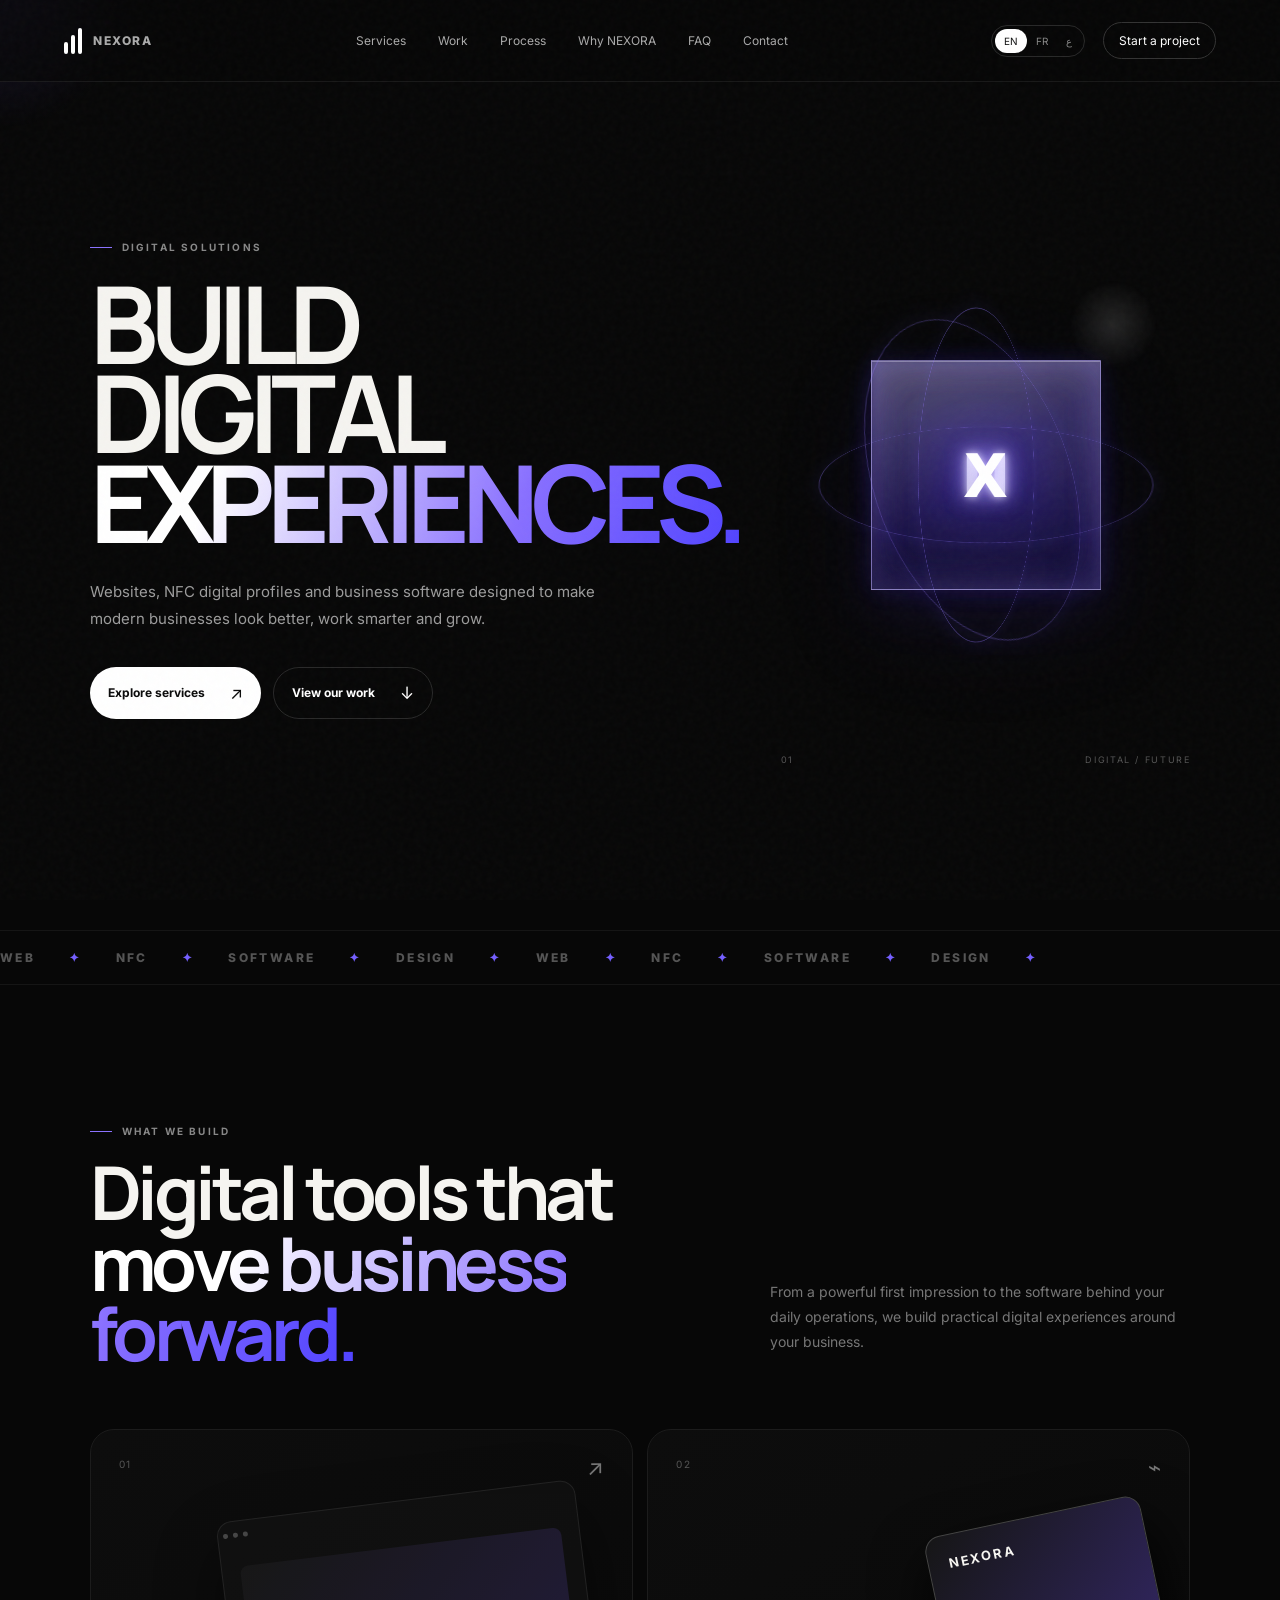
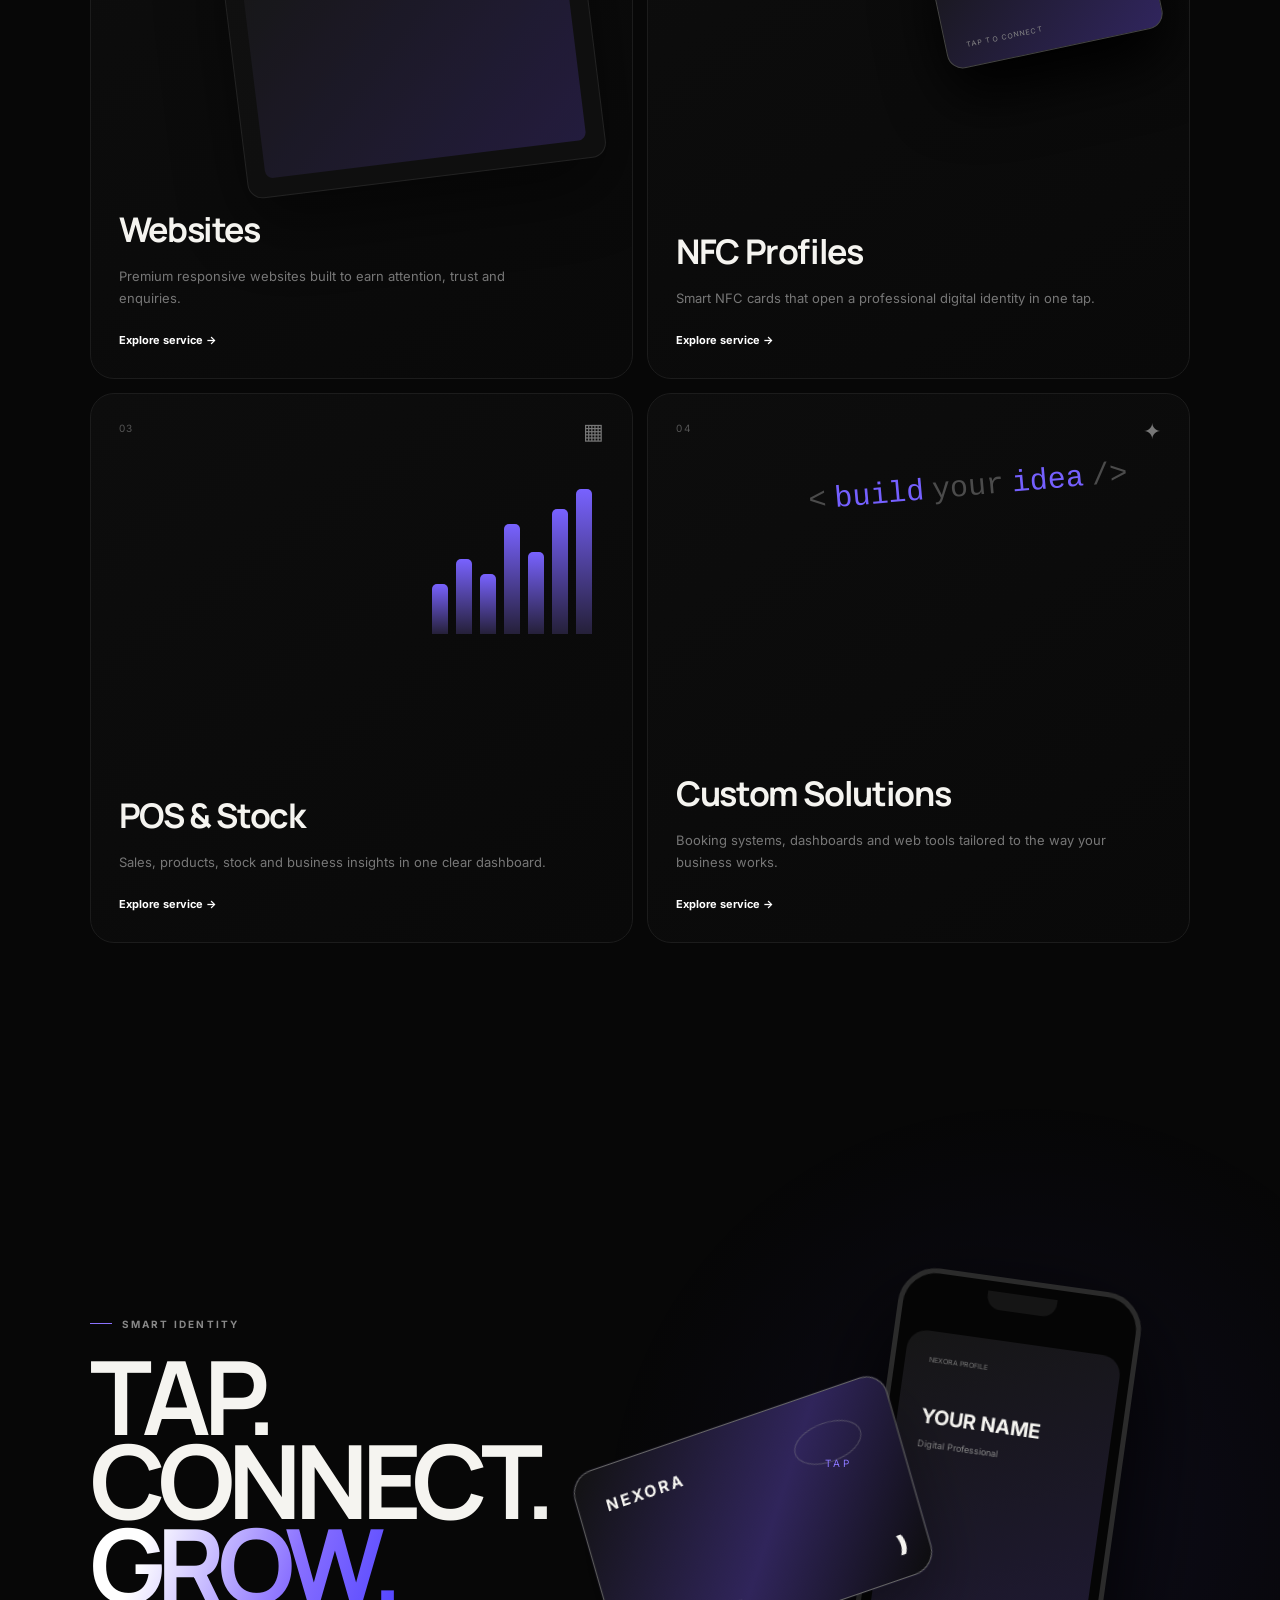
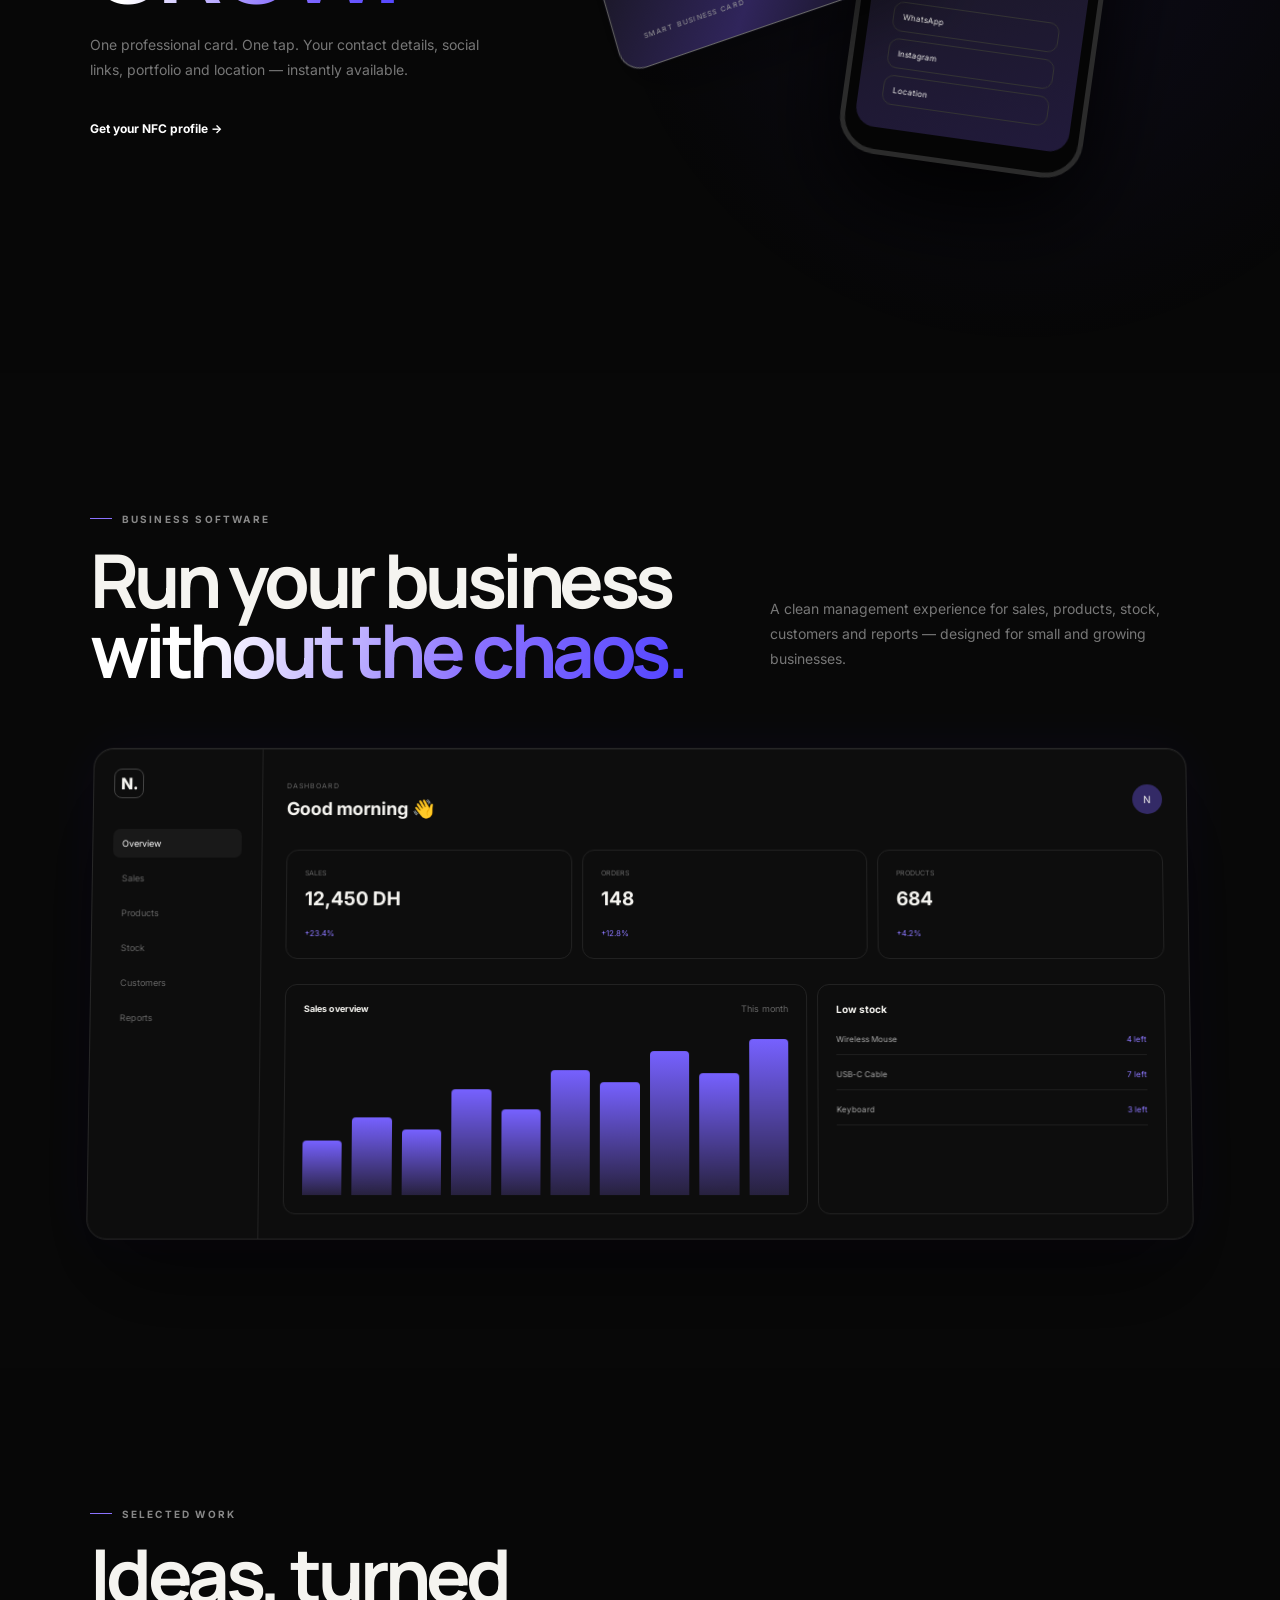
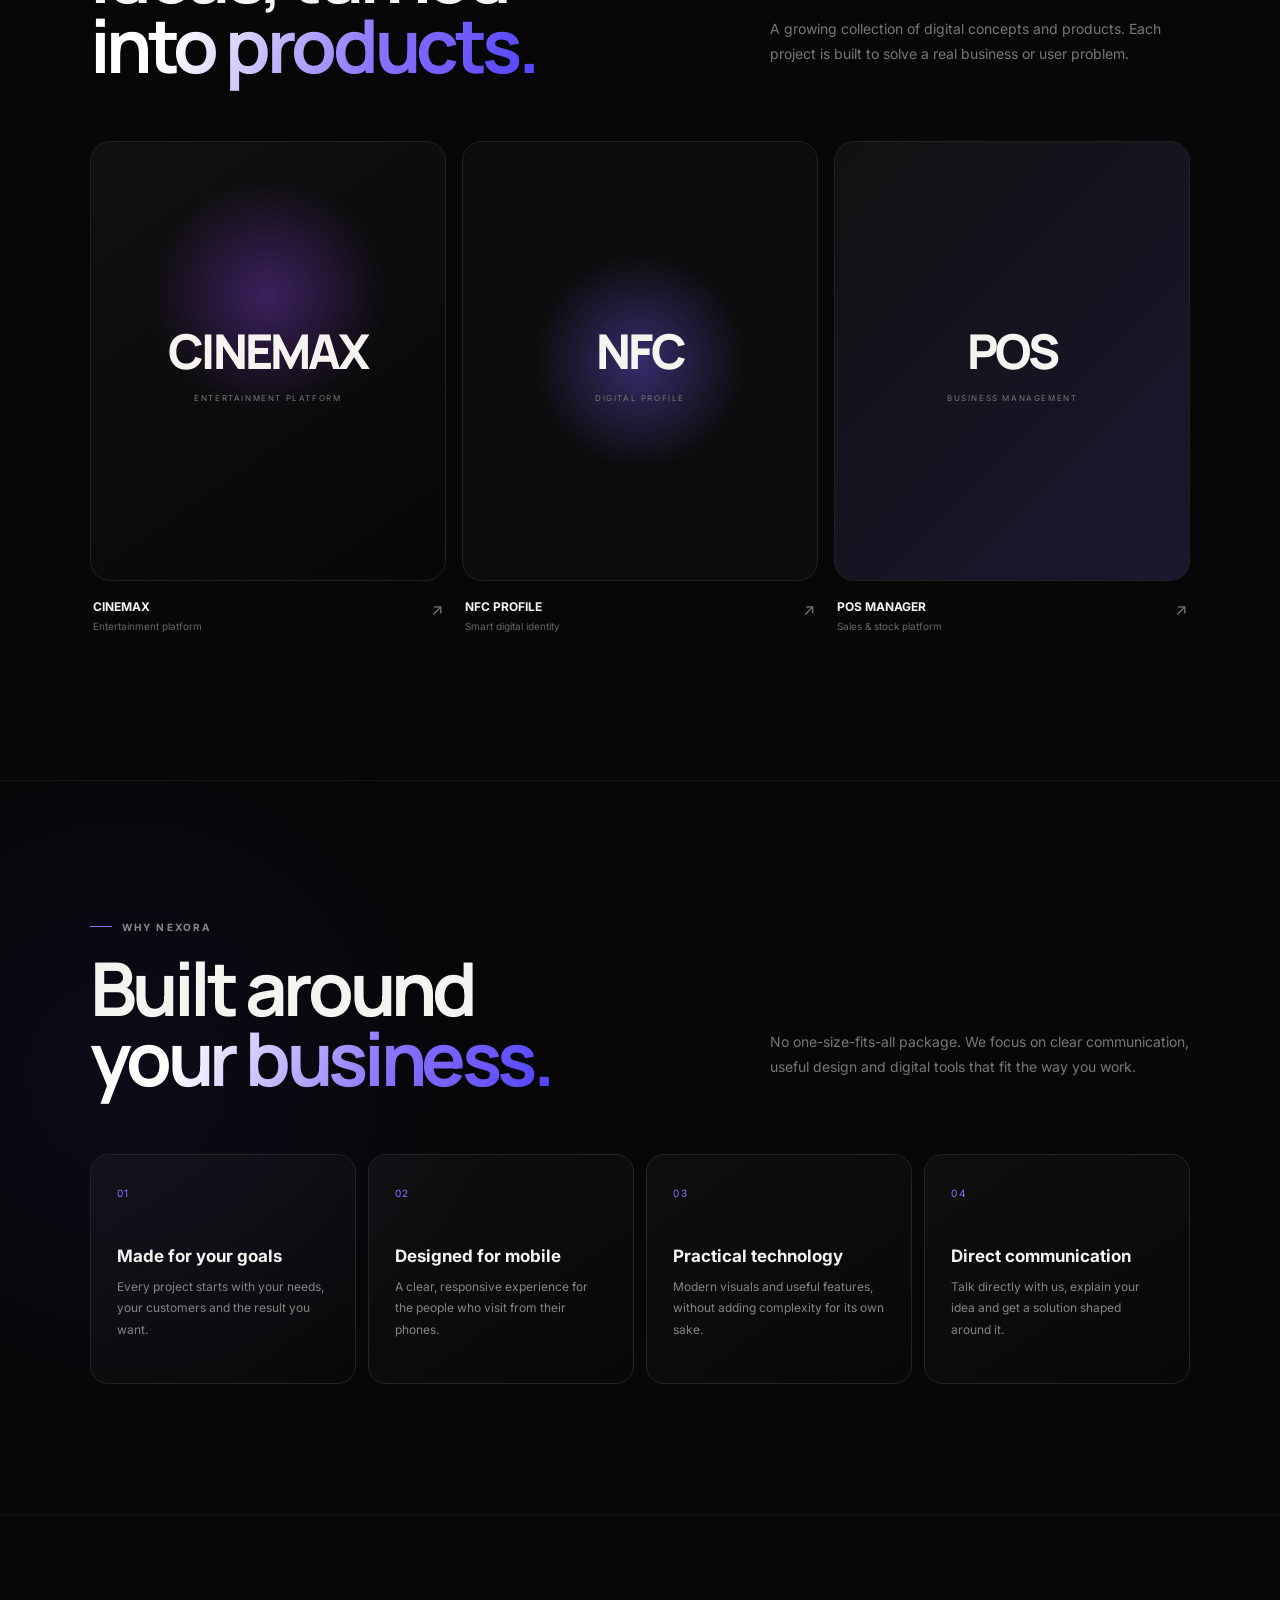
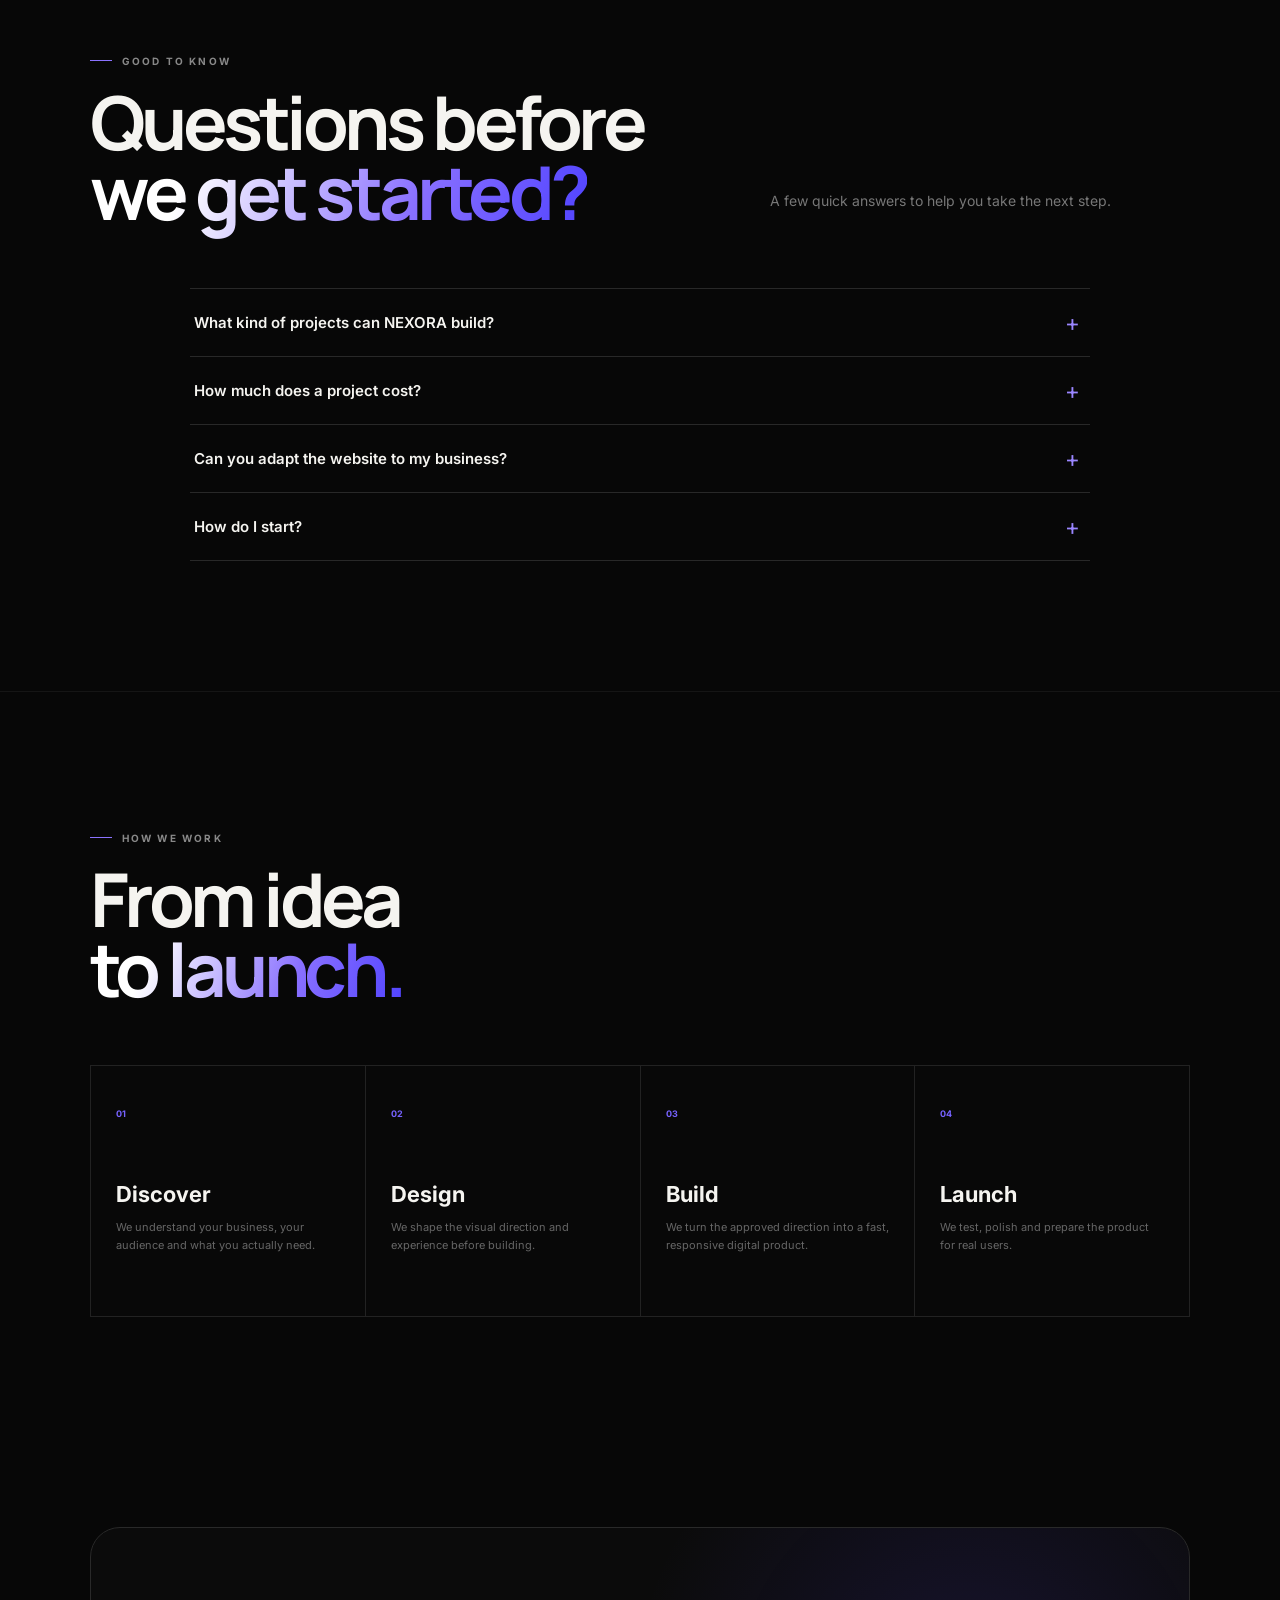
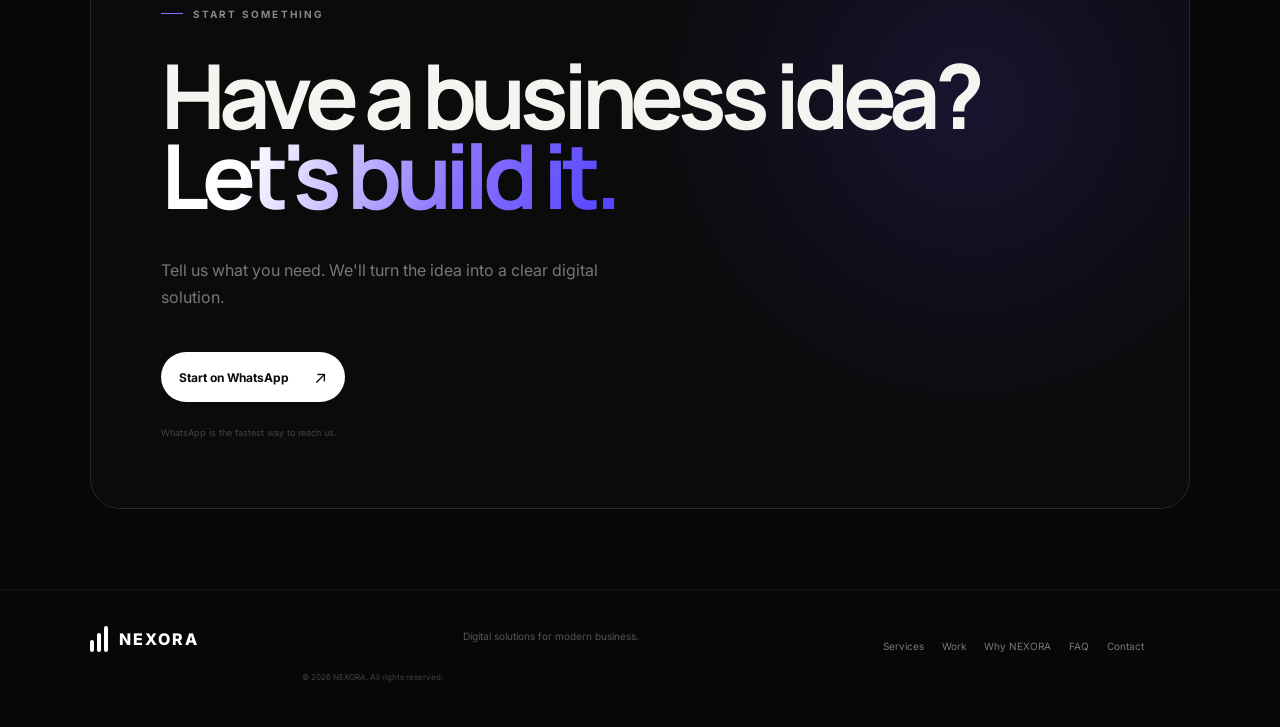
==== commit b36c0d85: "Add files via upload" ====
--- a/index.html
+++ b/index.html
@@ -1,92 +1,221 @@
-<!doctype html>
-<html lang="fr">
+<!DOCTYPE html>
+<html lang="en" dir="ltr">
 <head>
-  <meta charset="utf-8">
-  <meta name="viewport" content="width=device-width, initial-scale=1">
-  <meta name="theme-color" content="#101016">
-  <meta name="description" content="Dar Zayna — cuisine marocaine contemporaine, hospitalité authentique et expérience gastronomique premium.">
-  <title>Dar Zayna | Cuisine marocaine contemporaine</title>
+  <meta charset="UTF-8">
+  <meta name="viewport" content="width=device-width, initial-scale=1.0">
+  <meta name="description" content="NEXORA builds professional websites, NFC digital profiles, POS and stock management tools, and custom digital solutions for modern businesses.">
+  <meta name="theme-color" content="#070707">
+  <meta property="og:title" content="NEXORA — Digital Solutions">
+  <meta property="og:description" content="Websites, NFC profiles and business software built around your business.">
+  <meta property="og:type" content="website">
+  <title>NEXORA — Digital Solutions</title>
   <link rel="preconnect" href="https://fonts.googleapis.com">
   <link rel="preconnect" href="https://fonts.gstatic.com" crossorigin>
-  <link href="https://fonts.googleapis.com/css2?family=DM+Sans:wght@400;500;600;700&family=Playfair+Display:wght@500;600;700&display=swap" rel="stylesheet">
+  <link href="https://fonts.googleapis.com/css2?family=Inter:wght@400;500;600;700;800&family=Manrope:wght@500;600;700;800&family=Noto+Sans+Arabic:wght@400;500;600;700;800&display=swap" rel="stylesheet">
   <link rel="stylesheet" href="style.css">
 </head>
 <body>
-  <div class="announcement"><span data-i18n="announce">Une expérience marocaine, réinventée.</span><span class="announcement-dot"></span><span>Demo concept by NEXORA</span></div>
-  <header class="site-header">
-    <a class="brand" href="#home" aria-label="Dar Zayna home">
-      <span class="brand-mark">ز</span>
-      <span><strong>Dar Zayna</strong><small data-i18n="brandSub">CUISINE & HOSPITALITÉ</small></span>
+  <div class="noise"></div>
+  <div class="cursor-glow" aria-hidden="true"></div>
+
+  <header class="nav">
+    <a class="brand" href="#home" aria-label="NEXORA home">
+      <span class="brand-mark"><i></i><i></i><i></i></span>
+      <span>NEXORA</span>
     </a>
-    <button class="menu-toggle" aria-label="Open menu" aria-expanded="false">☰</button>
-    <nav class="nav">
-      <a href="#story" data-i18n="navStory">Notre histoire</a>
-      <a href="#menu" data-i18n="navMenu">La carte</a>
-      <a href="#experience" data-i18n="navExperience">L'expérience</a>
-      <a href="#contact" data-i18n="navContact">Contact</a>
+    <button class="menu-toggle" type="button" aria-label="Open navigation" data-i18n-aria="nav.open" aria-expanded="false" aria-controls="primary-navigation"><span></span><span></span></button>
+    <nav class="nav-links" id="primary-navigation">
+      <a href="#services" data-i18n="nav.services">Services</a>
+      <a href="#work" data-i18n="nav.work">Work</a>
+      <a href="#process" data-i18n="nav.process">Process</a>
+      <a href="#why" data-i18n="nav.why">Why NEXORA</a>
+      <a href="#faq" data-i18n="nav.faq">FAQ</a>
+      <a href="#contact" data-i18n="nav.contact">Contact</a>
     </nav>
-    <div class="header-actions">
-      <select id="language" aria-label="Language">
-        <option value="fr">FR</option><option value="en">EN</option><option value="ar">AR</option>
-      </select>
-      <a class="button button-small" href="#contact" data-i18n="book">Réserver une table</a>
+    <div class="nav-actions">
+      <div class="lang-switcher">
+        <button class="lang-btn active" type="button" data-lang="en" aria-label="English" aria-pressed="true">EN</button>
+        <button class="lang-btn" type="button" data-lang="fr" aria-label="Français" aria-pressed="false">FR</button>
+        <button class="lang-btn" type="button" data-lang="ar" aria-label="العربية" aria-pressed="false">ع</button>
+      </div>
+      <a class="nav-cta" href="#contact" data-i18n="nav.start">Start a project</a>
     </div>
   </header>
 
-  <main>
-    <section class="hero" id="home">
-      <div class="hero-image"></div>
-      <div class="hero-overlay"></div>
-      <div class="hero-content reveal">
-        <p class="eyebrow"><span></span><span data-i18n="heroEyebrow">MARRAKECH · CUISINE CONTEMPORAINE</span></p>
-        <h1 data-i18n="heroTitle">L’âme du Maroc.<br><em>Une nouvelle élégance.</em></h1>
-        <p class="hero-copy" data-i18n="heroCopy">Des recettes de caractère, des produits choisis avec soin et une hospitalité qui se partage.</p>
-        <div class="hero-buttons">
-          <a class="button" href="#menu" data-i18n="discoverMenu">Découvrir la carte <span>↗</span></a>
-          <a class="text-link" href="#story" data-i18n="ourStory">Notre histoire <span>→</span></a>
-        </div>
-        <div class="hero-foot"><span>31° 37' N — 7° 59' W</span><span data-i18n="scroll">DÉFILER POUR EXPLORER ↓</span></div>
-      </div>
-      <div class="hero-stamp"><span>دار</span><small>HOSPITALITÉ<br>MAROCAINE</small></div>
-    </section>
-
-    <section class="intro section" id="story">
-      <div class="section-kicker"><span>01</span><span data-i18n="storyKicker">L’ART DE RECEVOIR</span></div>
-      <div class="intro-grid">
-        <h2 data-i18n="storyTitle">Un lieu où les traditions <em>rencontrent le présent.</em></h2>
-        <div class="intro-text"><p data-i18n="storyText">Chez Dar Zayna, chaque détail raconte une histoire : les épices du souk, les gestes transmis de génération en génération et une vision contemporaine de la table marocaine.</p><a class="under-link" href="#experience" data-i18n="discoverExperience">Découvrir notre univers <span>↗</span></a></div>
-      </div>
-      <div class="stats">
-        <div><strong>01</strong><span data-i18n="stat1">Une cuisine de saison</span></div>
-        <div><strong>02</strong><span data-i18n="stat2">Des produits sélectionnés</span></div>
-        <div><strong>03</strong><span data-i18n="stat3">Un accueil sincère</span></div>
-      </div>
-    </section>
-
-    <section class="menu-section section" id="menu">
-      <div class="section-kicker"><span>02</span><span data-i18n="menuKicker">LA CARTE SIGNATURE</span></div>
-      <div class="section-heading"><h2 data-i18n="menuTitle">Les incontournables <em>de la maison.</em></h2><p data-i18n="menuCopy">Une sélection imaginée autour des saveurs marocaines, avec une touche actuelle.</p></div>
-      <div class="menu-grid">
-        <article class="dish-card"><div class="dish-image dish-one"><span class="dish-number">01</span></div><div class="dish-info"><div><h3 data-i18n="dish1">Tajine d’agneau</h3><p data-i18n="dish1Desc">Pruneaux, amandes grillées, épices douces</p></div><strong>145 <small>MAD</small></strong></div></article>
-        <article class="dish-card"><div class="dish-image dish-two"><span class="dish-number">02</span></div><div class="dish-info"><div><h3 data-i18n="dish2">Pastilla signature</h3><p data-i18n="dish2Desc">Volaille, amandes, cannelle délicate</p></div><strong>125 <small>MAD</small></strong></div></article>
-        <article class="dish-card"><div class="dish-image dish-three"><span class="dish-number">03</span></div><div class="dish-info"><div><h3 data-i18n="dish3">Couscous du vendredi</h3><p data-i18n="dish3Desc">Légumes de saison, bouillon maison</p></div><strong>135 <small>MAD</small></strong></div></article>
-      </div>
-      <p class="demo-note" data-i18n="demoNote">Carte et prix présentés à titre de démonstration.</p>
-    </section>
-
-    <section class="experience section" id="experience">
-      <div class="experience-image"></div>
-      <div class="experience-copy"><div class="section-kicker"><span>03</span><span data-i18n="expKicker">PLUS QU’UN REPAS</span></div><h2 data-i18n="expTitle">L’élégance se cache <em>dans les détails.</em></h2><p data-i18n="expText">Lumière douce, matières naturelles et service attentionné : une atmosphère pensée pour les grandes occasions comme les moments simples.</p><a class="button" href="#contact" data-i18n="planVisit">Préparer votre visite <span>↗</span></a></div>
-    </section>
-
-    <section class="quote section"><span class="quote-mark">“</span><blockquote data-i18n="quote">La meilleure cuisine est celle qui vous fait sentir chez vous, même loin de chez vous.</blockquote><p>— <span data-i18n="quoteBy">L’esprit Dar Zayna</span></p></section>
-
-    <section class="contact section" id="contact">
-      <div class="section-kicker"><span>04</span><span data-i18n="contactKicker">NOUS VOUS ATTENDONS</span></div>
-      <div class="contact-grid"><div><h2 data-i18n="contactTitle">Votre table <em>vous attend.</em></h2><p data-i18n="contactCopy">Pour une réservation, un événement privé ou toute question, contactez notre équipe.</p><a class="button" id="whatsapp-link" href="https://wa.me/212600000000?text=Bonjour%20Dar%20Zayna%2C%20je%20souhaite%20r%C3%A9server%20une%20table." target="_blank" rel="noopener" data-i18n="whatsapp">Réserver sur WhatsApp <span>↗</span></a></div><div class="contact-details"><div><span data-i18n="addressLabel">ADRESSE</span><p>Quartier Guéliz, Marrakech<br>Maroc <small data-i18n="demoAddress">(adresse fictive pour la démo)</small></p></div><div><span data-i18n="hoursLabel">HORAIRES</span><p data-i18n="hours">Tous les jours<br>12:00–15:00 · 19:00–23:00</p></div><div><span data-i18n="contactLabel">CONTACT</span><p>+212 600 000 000<br>bonjour@darzayna.example</p></div></div></div>
+  <main id="home">
+    <section class="hero section">
+      <div class="hero-copy reveal">
+        <p class="eyebrow"><span></span><span data-i18n="hero.eyebrow">DIGITAL SOLUTIONS</span></p>
+        <h1><span data-i18n="hero.line1">BUILD</span><br><span data-i18n="hero.line2">DIGITAL</span><br><em data-i18n="hero.line3">EXPERIENCES.</em></h1>
+        <p class="hero-text" data-i18n="hero.text">Websites, NFC digital profiles and business software designed to make modern businesses look better, work smarter and grow.</p>
+        <div class="hero-actions">
+          <a class="btn btn-primary magnetic" href="#services"><span data-i18n="hero.explore">Explore services</span><b>↗</b></a>
+          <a class="btn btn-ghost" href="#work"><span data-i18n="hero.work">View our work</span><b>↓</b></a>
+        </div>
+      </div>
+
+      <div class="hero-visual reveal">
+        <div class="orb orb-a"></div>
+        <div class="orb orb-b"></div>
+        <div class="scene">
+          <div class="cube">
+            <div class="face front">N</div>
+            <div class="face back">X</div>
+            <div class="face right">O</div>
+            <div class="face left">R</div>
+            <div class="face top">A</div>
+            <div class="face bottom">+</div>
+          </div>
+          <div class="ring ring-one"></div>
+          <div class="ring ring-two"></div>
+          <div class="ring ring-three"></div>
+        </div>
+        <div class="visual-label"><span>01</span><span data-i18n="hero.visual">DIGITAL / FUTURE</span></div>
+      </div>
+    </section>
+
+    <section class="marquee-wrap" aria-hidden="true">
+      <div class="marquee">
+        <span>WEB</span><b>✦</b><span>NFC</span><b>✦</b><span>SOFTWARE</span><b>✦</b><span>DESIGN</span><b>✦</b>
+        <span>WEB</span><b>✦</b><span>NFC</span><b>✦</b><span>SOFTWARE</span><b>✦</b><span>DESIGN</span><b>✦</b>
+      </div>
+    </section>
+
+    <section id="services" class="section services">
+      <div class="section-head reveal">
+        <div><p class="eyebrow"><span></span><span data-i18n="services.eyebrow">WHAT WE BUILD</span></p>
+        <h2 data-i18n="services.title">Digital tools that<br><em>move business forward.</em></h2></div>
+        <p data-i18n="services.intro">From a powerful first impression to the software behind your daily operations, we build practical digital experiences around your business.</p>
+      </div>
+
+      <div class="service-grid">
+        <article class="service-card large reveal">
+          <div class="card-number">01</div><div class="card-icon">↗</div>
+          <div class="card-content"><h3 data-i18n="service.web.title">Websites</h3><p data-i18n="service.web.text">Premium responsive websites built to earn attention, trust and enquiries.</p><a href="#contact" data-i18n="common.explore">Explore service →</a></div>
+          <div class="card-art web-art"><div class="browser"><span></span><span></span><span></span><div></div></div></div>
+        </article>
+
+        <article class="service-card reveal">
+          <div class="card-number">02</div><div class="card-icon">⌁</div>
+          <div class="card-content"><h3 data-i18n="service.nfc.title">NFC Profiles</h3><p data-i18n="service.nfc.text">Smart NFC cards that open a professional digital identity in one tap.</p><a href="#nfc" data-i18n="common.explore">Explore service →</a></div>
+          <div class="nfc-mini-card"><strong>NEXORA</strong><span>TAP TO CONNECT</span></div>
+        </article>
+
+        <article class="service-card reveal">
+          <div class="card-number">03</div><div class="card-icon">▦</div>
+          <div class="card-content"><h3 data-i18n="service.pos.title">POS & Stock</h3><p data-i18n="service.pos.text">Sales, products, stock and business insights in one clear dashboard.</p><a href="#software" data-i18n="common.explore">Explore service →</a></div>
+          <div class="mini-chart"><i></i><i></i><i></i><i></i><i></i><i></i><i></i></div>
+        </article>
+
+        <article class="service-card large reveal">
+          <div class="card-number">04</div><div class="card-icon">✦</div>
+          <div class="card-content"><h3 data-i18n="service.custom.title">Custom Solutions</h3><p data-i18n="service.custom.text">Booking systems, dashboards and web tools tailored to the way your business works.</p><a href="#contact" data-i18n="common.explore">Tell us what you need →</a></div>
+          <div class="code-art"><span>&lt;</span><span>build</span><span>your</span><span>idea</span><span>/&gt;</span></div>
+        </article>
+      </div>
+    </section>
+
+    <section id="nfc" class="section nfc-section">
+      <div class="nfc-copy reveal">
+        <p class="eyebrow"><span></span><span data-i18n="nfc.eyebrow">SMART IDENTITY</span></p>
+        <h2><span data-i18n="nfc.line1">TAP.</span><br><span data-i18n="nfc.line2">CONNECT.</span><br><em data-i18n="nfc.line3">GROW.</em></h2>
+        <p data-i18n="nfc.text">One professional card. One tap. Your contact details, social links, portfolio and location — instantly available.</p>
+        <a class="text-link" href="#contact" data-i18n="nfc.cta">Get your NFC profile →</a>
+      </div>
+      <div class="nfc-stage reveal">
+        <div class="phone">
+          <div class="phone-top"></div>
+          <div class="phone-screen">
+            <small data-i18n="nfc.mock.label">NEXORA PROFILE</small><strong data-i18n="nfc.mock.name">YOUR NAME</strong><span data-i18n="nfc.mock.role">Digital Professional</span>
+            <div class="profile-buttons"><i>WhatsApp</i><i>Instagram</i><i data-i18n="nfc.mock.location">Location</i></div>
+          </div>
+        </div>
+        <div class="nfc-card-3d">
+          <div class="nfc-lines"></div><strong>NEXORA</strong><span data-i18n="nfc.mock.card">SMART BUSINESS CARD</span><b>)))</b>
+        </div>
+        <div class="tap-pulse" data-i18n="nfc.mock.tap">TAP</div>
+      </div>
+    </section>
+
+    <section id="software" class="section software">
+      <div class="section-head reveal">
+        <div><p class="eyebrow"><span></span><span data-i18n="software.eyebrow">BUSINESS SOFTWARE</span></p>
+        <h2 data-i18n="software.title">Run your business<br><em>without the chaos.</em></h2></div>
+        <p data-i18n="software.intro">A clean management experience for sales, products, stock, customers and reports — designed for small and growing businesses.</p>
+      </div>
+      <div class="dashboard-wrap reveal">
+        <div class="dashboard">
+          <aside><div class="dash-logo">N.</div><span class="dash-active" data-i18n="software.nav.overview">Overview</span><span data-i18n="software.nav.sales">Sales</span><span data-i18n="software.nav.products">Products</span><span data-i18n="software.nav.stock">Stock</span><span data-i18n="software.nav.customers">Customers</span><span data-i18n="software.nav.reports">Reports</span></aside>
+          <div class="dash-main">
+            <div class="dash-top"><div><small data-i18n="software.dashboard">DASHBOARD</small><h3 data-i18n="software.greeting">Good morning 👋</h3></div><div class="dash-avatar">N</div></div>
+            <div class="stats"><div><small data-i18n="software.sales">SALES</small><strong>12,450 DH</strong><i>+23.4%</i></div><div><small data-i18n="software.orders">ORDERS</small><strong>148</strong><i>+12.8%</i></div><div><small data-i18n="software.products">PRODUCTS</small><strong>684</strong><i>+4.2%</i></div></div>
+            <div class="dash-bottom"><div class="sales-chart"><div class="chart-head"><b data-i18n="software.sales.overview">Sales overview</b><span data-i18n="software.thismonth">This month</span></div><div class="bars"><i style="height:35%"></i><i style="height:50%"></i><i style="height:42%"></i><i style="height:68%"></i><i style="height:55%"></i><i style="height:80%"></i><i style="height:72%"></i><i style="height:92%"></i><i style="height:78%"></i><i style="height:100%"></i></div></div><div class="stock-list"><b data-i18n="software.lowstock">Low stock</b><span><span data-i18n="software.item.mouse">Wireless Mouse</span> <i data-i18n="software.item.mouse.count">4 left</i></span><span><span data-i18n="software.item.cable">USB-C Cable</span> <i data-i18n="software.item.cable.count">7 left</i></span><span><span data-i18n="software.item.keyboard">Keyboard</span> <i data-i18n="software.item.keyboard.count">3 left</i></span></div></div>
+          </div>
+        </div>
+      </div>
+    </section>
+
+    <section id="work" class="section work">
+      <div class="section-head reveal">
+        <div><p class="eyebrow"><span></span><span data-i18n="work.eyebrow">SELECTED WORK</span></p><h2 data-i18n="work.title">Ideas, turned<br><em>into products.</em></h2></div>
+        <p data-i18n="work.intro">A growing collection of digital concepts and products. Each project is built to solve a real business or user problem.</p>
+      </div>
+      <div class="work-grid">
+        <article class="work-item reveal"><div class="project-visual cinema"><span>CINEMAX</span><small data-i18n="work.project.cinema">ENTERTAINMENT PLATFORM</small></div><div class="project-meta"><div><b>CINEMAX</b><span data-i18n="work.cinema">Entertainment platform</span></div><i>↗</i></div></article>
+        <article class="work-item reveal"><div class="project-visual nfc-work"><span>NFC</span><small data-i18n="work.project.nfc">DIGITAL PROFILE</small></div><div class="project-meta"><div><b>NFC PROFILE</b><span data-i18n="work.nfc">Smart digital identity</span></div><i>↗</i></div></article>
+        <article class="work-item reveal"><div class="project-visual pos-work"><span>POS</span><small data-i18n="work.project.pos">BUSINESS MANAGEMENT</small></div><div class="project-meta"><div><b>POS MANAGER</b><span data-i18n="work.pos">Sales & stock platform</span></div><i>↗</i></div></article>
+      </div>
+    </section>
+
+    <section id="why" class="section why-section">
+      <div class="section-head reveal"><div><p class="eyebrow"><span></span><span data-i18n="why.eyebrow">WHY NEXORA</span></p><h2 data-i18n="why.title">Built around<br><em>your business.</em></h2></div><p data-i18n="why.intro">No one-size-fits-all package. We focus on clear communication, useful design and digital tools that fit the way you work.</p></div>
+      <div class="why-grid">
+        <article class="why-item reveal"><span>01</span><h3 data-i18n="why.one.title">Made for your goals</h3><p data-i18n="why.one.text">Every project starts with your needs, your customers and the result you want.</p></article>
+        <article class="why-item reveal"><span>02</span><h3 data-i18n="why.two.title">Designed for mobile</h3><p data-i18n="why.two.text">A clear, responsive experience for the people who visit from their phones.</p></article>
+        <article class="why-item reveal"><span>03</span><h3 data-i18n="why.three.title">Practical technology</h3><p data-i18n="why.three.text">Modern visuals and useful features, without adding complexity for its own sake.</p></article>
+        <article class="why-item reveal"><span>04</span><h3 data-i18n="why.four.title">Direct communication</h3><p data-i18n="why.four.text">Talk directly with us, explain your idea and get a solution shaped around it.</p></article>
+      </div>
+    </section>
+    <section id="faq" class="section faq-section">
+      <div class="section-head reveal"><div><p class="eyebrow"><span></span><span data-i18n="faq.eyebrow">GOOD TO KNOW</span></p><h2 data-i18n="faq.title">Questions before<br><em>we get started?</em></h2></div><p data-i18n="faq.intro">A few quick answers to help you take the next step.</p></div>
+      <div class="faq-list">
+        <details class="faq-item reveal"><summary data-i18n="faq.one.q">What kind of projects can NEXORA build?</summary><p data-i18n="faq.one.a">Business websites, digital NFC profiles, online catalogs, e-commerce experiences, POS and stock tools, and custom web applications.</p></details>
+        <details class="faq-item reveal"><summary data-i18n="faq.two.q">How much does a project cost?</summary><p data-i18n="faq.two.a">Pricing depends on the scope and features. Tell us what you need and we can discuss a suitable quote before work begins.</p></details>
+        <details class="faq-item reveal"><summary data-i18n="faq.three.q">Can you adapt the website to my business?</summary><p data-i18n="faq.three.a">Yes. The design, content and features can be adapted to your business, audience and goals.</p></details>
+        <details class="faq-item reveal"><summary data-i18n="faq.four.q">How do I start?</summary><p data-i18n="faq.four.a">Message us on WhatsApp with a short description of your idea. We will discuss the next steps with you.</p></details>
+      </div>
+    </section>
+    <section id="process" class="section process">
+      <div class="section-head reveal"><div><p class="eyebrow"><span></span><span data-i18n="process.eyebrow">HOW WE WORK</span></p><h2 data-i18n="process.title">From idea<br><em>to launch.</em></h2></div></div>
+      <div class="process-grid">
+        <div class="process-item reveal"><b>01</b><h3 data-i18n="process.one.title">Discover</h3><p data-i18n="process.one.text">We understand your business, your audience and what you actually need.</p></div>
+        <div class="process-item reveal"><b>02</b><h3 data-i18n="process.two.title">Design</h3><p data-i18n="process.two.text">We shape the visual direction and experience before building.</p></div>
+        <div class="process-item reveal"><b>03</b><h3 data-i18n="process.three.title">Build</h3><p data-i18n="process.three.text">We turn the approved direction into a fast, responsive digital product.</p></div>
+        <div class="process-item reveal"><b>04</b><h3 data-i18n="process.four.title">Launch</h3><p data-i18n="process.four.text">We test, polish and prepare the product for real users.</p></div>
+      </div>
+    </section>
+
+    <section id="contact" class="section contact">
+      <div class="contact-card reveal">
+        <p class="eyebrow"><span></span><span data-i18n="contact.eyebrow">START SOMETHING</span></p>
+        <h2 data-i18n="contact.title">Have a business idea?<br><em>Let's build it.</em></h2>
+        <p data-i18n="contact.text">Tell us what you need. We'll turn the idea into a clear digital solution.</p>
+        <div class="contact-actions">
+          <a class="btn btn-primary magnetic" href="https://wa.me/212699332502?text=Salam%20NEXORA%2C%20bghit%20n3ref%20ktar%203la%20services%20dyalkom." target="_blank" rel="noopener"><span data-i18n="contact.whatsapp">Start on WhatsApp</span><b>↗</b></a>
+          
+        </div>
+        <small data-i18n="contact.note">WhatsApp is the fastest way to reach us.</small>
+      </div>
     </section>
   </main>
-  <footer class="footer"><a class="brand footer-brand" href="#home"><span class="brand-mark">ز</span><span><strong>Dar Zayna</strong><small>CUISINE & HOSPITALITÉ</small></span></a><p data-i18n="footerDemo">Concept fictif créé pour le portfolio NEXORA.</p><div><span>© 2026 Dar Zayna</span><a href="https://mouh7229-afk.github.io/Jefe-Digital/" target="_blank" rel="noopener">Made by NEXORA ↗</a></div></footer>
+
+  <footer class="footer">
+    <div class="brand"><span class="brand-mark"><i></i><i></i><i></i></span><span>NEXORA</span></div>
+    <p data-i18n="footer.text">Digital solutions for modern business.</p>
+    <div><a href="#services" data-i18n="nav.services">Services</a><a href="#work" data-i18n="nav.work">Work</a><a href="#why" data-i18n="nav.why">Why NEXORA</a><a href="#faq" data-i18n="nav.faq">FAQ</a><a href="#contact" data-i18n="nav.contact">Contact</a></div>
+    <small>© <span id="year"></span> NEXORA. <span data-i18n="footer.rights">All rights reserved.</span></small>
+  </footer>
+
   <script src="script.js"></script>
 </body>
 </html>
--- a/style.css
+++ b/style.css
@@ -1 +1,101 @@
- :root{--bg:#101016;--panel:#17171f;--text:#f4f0e9;--muted:#aaa5ad;--purple:#9d75ff;--blue:#6c8cff;--line:rgba(255,255,255,.12);--gold:#d8b778;--serif:'Playfair Display',Georgia,serif;--sans:'DM Sans',Arial,sans-serif}*{box-sizing:border-box}html{scroll-behavior:smooth;scroll-padding-top:90px}body{margin:0;background:var(--bg);color:var(--text);font-family:var(--sans);line-height:1.6}a{color:inherit;text-decoration:none}.announcement{display:flex;justify-content:center;align-items:center;gap:12px;background:#1a1722;color:#d4cde0;font-size:10px;letter-spacing:.12em;text-transform:uppercase;padding:9px 16px}.announcement-dot{width:4px;height:4px;border-radius:50%;background:var(--purple)}.site-header{height:86px;padding:0 6.5%;display:flex;align-items:center;justify-content:space-between;gap:24px;background:rgba(16,16,22,.92);border-bottom:1px solid var(--line);position:sticky;top:0;z-index:20;backdrop-filter:blur(18px)}.brand{display:flex;align-items:center;gap:12px;min-width:185px}.brand-mark{width:42px;height:42px;border:1px solid rgba(157,117,255,.6);border-radius:50%;display:grid;place-items:center;color:var(--purple);font-family:var(--serif);font-size:28px;box-shadow:0 0 25px #9d75ff18}.brand strong{display:block;font-family:var(--serif);font-size:20px;font-weight:600;letter-spacing:.02em}.brand small{display:block;color:#a6a0ae;font-size:8px;letter-spacing:.19em;margin-top:1px}.nav{display:flex;align-items:center;gap:30px}.nav a{font-size:12px;color:#c9c4cd;transition:color .2s}.nav a:hover,.text-link:hover,.under-link:hover{color:var(--purple)}.header-actions{display:flex;align-items:center;gap:16px}select{background:#191820;color:var(--text);border:1px solid var(--line);padding:8px 5px;border-radius:6px;font:inherit;font-size:11px}.button{display:inline-flex;align-items:center;justify-content:center;gap:24px;background:linear-gradient(110deg,#9b72fa,#647fff);padding:14px 20px;border-radius:4px;color:#fff;font-size:12px;font-weight:700;letter-spacing:.01em;box-shadow:0 8px 30px #7657dc22;transition:transform .2s,box-shadow .2s}.button:hover{transform:translateY(-2px);box-shadow:0 12px 34px #7657dc42}.button-small{padding:11px 14px;font-size:11px}.menu-toggle{display:none;background:none;color:white;border:0;font-size:23px}.hero{min-height:650px;position:relative;display:flex;align-items:center;overflow:hidden;background:#17151b}.hero-image{position:absolute;inset:0;background-image:url('https://images.unsplash.com/photo-1517248135467-4c7edcad34c4?auto=format&fit=crop&w=2000&q=85');background-size:cover;background-position:center 55%;transform:scale(1.02);animation:heroZoom 18s ease-in-out infinite alternate}.hero-overlay{position:absolute;inset:0;background:linear-gradient(90deg,rgba(12,11,16,.96) 0%,rgba(12,11,16,.78) 43%,rgba(12,11,16,.25) 100%),linear-gradient(0deg,rgba(12,11,16,.65),transparent 35%)}.hero-content{position:relative;z-index:2;width:min(700px,75%);margin-left:10%;padding:100px 0 80px}.eyebrow,.section-kicker{font-size:10px;letter-spacing:.2em;color:#c3b6db;display:flex;gap:12px;align-items:center}.eyebrow span:first-child{width:27px;height:1px;background:var(--purple)}h1,h2,h3,p{margin-top:0}h1,h2{font-family:var(--serif);font-weight:500;letter-spacing:-.035em;line-height:1.12}h1{font-size:clamp(42px,6.3vw,78px);margin:28px 0 20px}h1 em,h2 em{font-weight:500;color:#c6b2ff} .hero-copy{max-width:420px;color:#d0cbd2;font-size:14px;line-height:1.9}.hero-buttons{display:flex;align-items:center;gap:28px;margin-top:32px}.text-link,.under-link{font-size:12px;color:#e8e3ec}.hero-foot{display:flex;justify-content:space-between;gap:20px;margin-top:100px;color:#b2aab7;font-size:9px;letter-spacing:.15em}.hero-stamp{position:absolute;z-index:2;right:8%;bottom:12%;width:118px;height:118px;border:1px solid #d8b7788c;border-radius:50%;display:flex;flex-direction:column;align-items:center;justify-content:center;color:#e5c98e;transform:rotate(8deg);background:#14121942;backdrop-filter:blur(5px)}.hero-stamp span{font-family:var(--serif);font-size:35px;line-height:1.1}.hero-stamp small{font-size:8px;letter-spacing:.16em;text-align:center;margin-top:7px}.section{padding:110px 10%}.section-kicker{color:#b4a4d6}.section-kicker span:first-child{color:var(--purple)}.intro-grid{display:grid;grid-template-columns:1.1fr .8fr;gap:12%;align-items:end;margin-top:34px}.intro h2,.section-heading h2,.experience h2,.contact h2{font-size:clamp(34px,4.5vw,54px);margin-bottom:0}.intro-text p,.section-heading p,.experience-copy>p,.contact-grid>div>p{color:var(--muted);font-size:13px;line-height:2}.under-link{display:inline-block;margin-top:15px;border-bottom:1px solid #7f68b3;padding-bottom:8px}.stats{display:grid;grid-template-columns:repeat(3,1fr);margin-top:70px;border-top:1px solid var(--line);padding-top:25px;gap:25px}.stats div{display:flex;gap:17px;align-items:center}.stats strong{font-family:var(--serif);font-size:27px;color:var(--purple);font-weight:500}.stats span{font-size:11px;color:#c5c0ca}.menu-section{background:#15141b}.section-heading{display:flex;justify-content:space-between;align-items:end;gap:40px;margin:34px 0 35px}.section-heading h2{max-width:550px}.section-heading p{max-width:290px;margin:0}.menu-grid{display:grid;grid-template-columns:repeat(3,1fr);gap:20px}.dish-card{min-width:0}.dish-image{height:285px;position:relative;background-size:cover;background-position:center;border-radius:4px;overflow:hidden;transition:transform .35s}.dish-card:hover .dish-image{transform:translateY(-5px)}.dish-image:after{content:"";position:absolute;inset:45% 0 0;background:linear-gradient(transparent,#100f16aa)}.dish-one{background-image:url('https://images.unsplash.com/photo-1547592180-85f173990554?auto=format&fit=crop&w=900&q=80')}.dish-two{background-image:url('https://images.unsplash.com/photo-1512621776951-a57141f2eefd?auto=format&fit=crop&w=900&q=80')}.dish-three{background-image:url('https://images.unsplash.com/photo-1512621776951-a57141f2eefd?auto=format&fit=crop&w=900&q=80')}.dish-number{position:absolute;z-index:1;bottom:15px;left:17px;font-family:var(--serif);font-size:22px;color:#fff}.dish-info{display:flex;justify-content:space-between;gap:10px;padding:18px 0 12px;border-bottom:1px solid var(--line)}.dish-info h3{font-family:var(--serif);font-size:18px;font-weight:500;margin:0 0 5px}.dish-info p{color:var(--muted);font-size:10px;margin:0;line-height:1.6}.dish-info>strong{font-size:13px;white-space:nowrap;color:#e1c48a}.dish-info small{font-size:9px}.demo-note{font-size:10px;color:#8d8793;margin-top:18px}.experience{display:grid;grid-template-columns:1fr .9fr;gap:10%;align-items:center}.experience-image{min-height:490px;background:url('https://images.unsplash.com/photo-1414235077428-338989a2e8c0?auto=format&fit=crop&w=1200&q=85') center/cover;border-radius:3px;box-shadow:18px 18px 0 #24202f}.experience-copy h2{margin:28px 0 22px}.experience-copy>p{margin-bottom:28px}.quote{padding-top:90px;padding-bottom:100px;background:radial-gradient(ellipse at center,#242033 0%,#101016 68%);text-align:center}.quote-mark{font-family:var(--serif);font-size:65px;color:var(--purple);line-height:1}.quote blockquote{max-width:760px;margin:15px auto 24px;font-family:var(--serif);font-size:clamp(25px,3.6vw,42px);line-height:1.35}.quote p{color:#a9a1b1;font-size:11px;letter-spacing:.12em}.contact{background:#17161e}.contact-grid{display:grid;grid-template-columns:1fr .8fr;gap:12%;margin-top:36px}.contact h2{margin-bottom:20px}.contact-grid>div>p{max-width:390px}.contact-details{border-top:1px solid var(--line)}.contact-details>div{padding:17px 0;border-bottom:1px solid var(--line)}.contact-details span{font-size:9px;letter-spacing:.18em;color:#b3a1dd}.contact-details p{font-size:12px;color:#d0cad5;margin:8px 0 0;line-height:1.9}.contact-details small{font-size:9px;color:#89828e}.footer{padding:30px 6.5%;display:grid;grid-template-columns:1fr 1.3fr 1fr;gap:20px;align-items:center;border-top:1px solid var(--line)}.footer-brand{min-width:0}.footer p,.footer>div{font-size:10px;color:#938c99;margin:0}.footer>div{display:flex;flex-direction:column;gap:7px;text-align:right}.footer>div a{color:#bca4ff}.reveal{animation:fadeUp .8s ease both}@keyframes fadeUp{from{opacity:0;transform:translateY(20px)}to{opacity:1;transform:translateY(0)}}@keyframes heroZoom{from{transform:scale(1.02)}to{transform:scale(1.08)}}html[dir="rtl"] body{font-family:var(--sans)}html[dir="rtl"] .hero-content{margin-left:0;margin-right:10%}html[dir="rtl"] .hero-overlay{background:linear-gradient(270deg,rgba(12,11,16,.96) 0%,rgba(12,11,16,.78) 43%,rgba(12,11,16,.25) 100%),linear-gradient(0deg,rgba(12,11,16,.65),transparent 35%)}html[dir="rtl"] .eyebrow,html[dir="rtl"] .section-kicker{letter-spacing:0}html[dir="rtl"] .dish-number{left:auto;right:17px}html[dir="rtl"] .footer>div{text-align:left}@media(max-width:1000px){.site-header{padding:0 4%;gap:12px}.nav{gap:15px}.brand{min-width:160px}.brand strong{font-size:18px}.header-actions{gap:8px}.section{padding:85px 7%}.dish-image{height:230px}.hero-content{margin-left:7%}.hero-stamp{right:5%}}@media(max-width:760px){.announcement{font-size:8px;gap:8px}.site-header{height:72px}.menu-toggle{display:block;order:3}.header-actions{margin-left:auto}.header-actions .button{display:none}.nav{display:none;position:absolute;top:71px;left:0;right:0;background:#15141c;padding:22px 7%;border-bottom:1px solid var(--line);flex-direction:column;align-items:flex-start;gap:18px}.nav.open{display:flex}.nav a{font-size:14px}.brand{min-width:0}.brand-mark{width:36px;height:36px;font-size:24px}.brand strong{font-size:17px}.brand small{font-size:7px}.hero{min-height:620px}.hero-content{width:85%;margin-left:7%;padding:80px 0 55px}.hero-overlay{background:linear-gradient(90deg,rgba(12,11,16,.92),rgba(12,11,16,.48)),linear-gradient(0deg,rgba(12,11,16,.65),transparent 35%)}h1{font-size:clamp(42px,11vw,62px)}.hero-copy{font-size:13px}.hero-foot{margin-top:75px;font-size:8px}.hero-stamp{width:85px;height:85px;right:5%;bottom:6%}.hero-stamp span{font-size:27px}.hero-stamp small{font-size:6px}.section{padding:75px 6%}.intro-grid,.experience,.contact-grid{grid-template-columns:1fr;gap:25px}.intro-grid{margin-top:25px}.intro h2,.section-heading h2,.experience h2,.contact h2{font-size:38px}.stats{margin-top:45px;gap:14px}.stats div{display:block}.stats strong{display:block;font-size:23px}.stats span{font-size:10px}.section-heading{display:block;margin:25px 0}.section-heading p{margin-top:15px}.menu-grid{grid-template-columns:1fr;gap:25px}.dish-image{height:300px}.dish-info h3{font-size:20px}.dish-info p{font-size:11px}.experience-image{min-height:330px;box-shadow:10px 10px 0 #24202f}.quote{padding-top:70px;padding-bottom:75px}.contact-grid{margin-top:25px}.footer{grid-template-columns:1fr;gap:17px;padding:28px 6%}.footer>div{text-align:left}.footer p{line-height:1.7}html[dir="rtl"] .hero-content{margin-right:7%}}@media(prefers-reduced-motion:reduce){*,*:before,*:after{scroll-behavior:auto!important;animation:none!important;transition:none!important}}+*{box-sizing:border-box}html{scroll-behavior:smooth}body{margin:0;background:#070707;color:#f5f4f0;font-family:Inter,Arial,sans-serif;overflow-x:hidden}body.rtl{font-family:Arial,Tahoma,sans-serif}.noise{position:fixed;inset:0;pointer-events:none;opacity:.035;z-index:100;background-image:url("data:image/svg+xml,%3Csvg viewBox='0 0 180 180' xmlns='http://www.w3.org/2000/svg'%3E%3Cfilter id='n'%3E%3CfeTurbulence type='fractalNoise' baseFrequency='.9' numOctaves='3' stitchTiles='stitch'/%3E%3C/filter%3E%3Crect width='100%25' height='100%25' filter='url(%23n)' opacity='.8'/%3E%3C/svg%3E")}.cursor-glow{position:fixed;width:280px;height:280px;border-radius:50%;background:radial-gradient(circle,rgba(125,96,255,.14),transparent 65%);pointer-events:none;transform:translate(-50%,-50%);z-index:0}.nav{height:82px;position:fixed;top:0;left:0;right:0;z-index:50;display:flex;align-items:center;justify-content:space-between;padding:0 5vw;border-bottom:1px solid rgba(255,255,255,.07);background:rgba(7,7,7,.72);backdrop-filter:blur(18px)}.brand{display:flex;align-items:center;gap:11px;color:#fff;text-decoration:none;font-weight:800;letter-spacing:.13em}.brand-mark{display:flex;gap:3px;align-items:end}.brand-mark i{display:block;width:4px;border-radius:4px;background:#fff}.brand-mark i:nth-child(1){height:12px}.brand-mark i:nth-child(2){height:19px}.brand-mark i:nth-child(3){height:26px}.nav-links{display:flex;gap:32px}.nav a{font-size:12px;color:#aaa;text-decoration:none}.nav-links a:hover,.footer a:hover{color:#fff}.nav-actions{display:flex;align-items:center;gap:18px}.lang-switcher{display:flex;border:1px solid #282828;border-radius:999px;padding:3px}.lang-btn{border:0;background:transparent;color:#888;padding:6px 9px;border-radius:50px;font-size:10px;cursor:pointer}.lang-btn.active{background:#fff;color:#111}.nav-cta{padding:10px 15px;border:1px solid #333;border-radius:99px;color:#fff!important}.section{position:relative;padding:130px 7vw;z-index:1}.hero{min-height:100vh;padding-top:150px;display:grid;grid-template-columns:1fr 1fr;align-items:center;gap:40px}.hero-copy{max-width:760px}.eyebrow{display:flex;align-items:center;gap:10px;color:#888;font-size:10px;letter-spacing:.22em;font-weight:700}.eyebrow>span:first-child{width:22px;height:1px;background:#8b72ff;display:block}.hero h1{font-family:Manrope,Inter,sans-serif;font-size:clamp(62px,8.4vw,145px);line-height:.83;letter-spacing:-.075em;margin:25px 0 32px}.hero h1 em,.section-head h2 em,.nfc-copy h2 em,.contact-card h2 em{font-style:normal;background:linear-gradient(110deg,#fff 20%,#8970ff 65%,#4f42ff);-webkit-background-clip:text;background-clip:text;color:transparent}.hero-text{max-width:550px;color:#9c9c9c;line-height:1.8;font-size:15px}.hero-actions{display:flex;gap:12px;margin-top:35px}.btn{display:inline-flex;align-items:center;gap:25px;text-decoration:none;border-radius:999px;padding:15px 18px;font-size:12px;font-weight:700;transition:.3s;cursor:pointer}.btn b{font-size:17px;font-weight:400}.btn-primary{background:#fff;color:#0b0b0b}.btn-primary:hover{transform:translateY(-3px);box-shadow:0 12px 40px rgba(255,255,255,.12)}.btn-ghost{border:1px solid #292929;color:#fff}.btn-ghost:hover{border-color:#555;transform:translateY(-3px)}.hero-visual{height:650px;position:relative;display:flex;align-items:center;justify-content:center}.scene{width:330px;height:330px;position:relative;perspective:900px}.cube{position:absolute;inset:50px;transform-style:preserve-3d;animation:float 6s ease-in-out infinite,spin 18s linear infinite}.face{position:absolute;inset:0;border:1px solid rgba(255,255,255,.22);background:linear-gradient(145deg,rgba(255,255,255,.12),rgba(70,50,180,.04));display:grid;place-items:center;font-size:60px;font-weight:800;color:#fff;box-shadow:inset 0 0 40px rgba(120,90,255,.08);backdrop-filter:blur(4px)}.front{transform:translateZ(115px)}.back{transform:rotateY(180deg) translateZ(115px)}.right{transform:rotateY(90deg) translateZ(115px)}.left{transform:rotateY(-90deg) translateZ(115px)}.top{transform:rotateX(90deg) translateZ(115px)}.bottom{transform:rotateX(-90deg) translateZ(115px)}.ring{position:absolute;inset:0;border:1px solid rgba(130,105,255,.25);border-radius:50%;transform-style:preserve-3d}.ring-one{transform:rotateX(70deg) rotateZ(10deg)}.ring-two{transform:rotateY(70deg) rotateZ(-20deg)}.ring-three{transform:rotateX(25deg) rotateY(50deg)}.orb{position:absolute;border-radius:50%;filter:blur(1px)}.orb-a{width:280px;height:280px;background:radial-gradient(circle,rgba(99,74,255,.22),transparent 68%)}.orb-b{width:90px;height:90px;background:radial-gradient(circle,rgba(255,255,255,.12),transparent 70%);right:8%;top:20%}.visual-label{position:absolute;bottom:35px;left:0;right:0;display:flex;justify-content:space-between;color:#555;font-size:9px;letter-spacing:.18em}.marquee-wrap{overflow:hidden;border-top:1px solid #151515;border-bottom:1px solid #151515;padding:19px 0}.marquee{display:flex;align-items:center;gap:34px;width:max-content;animation:marquee 25s linear infinite;color:#555;font-weight:800;font-size:12px;letter-spacing:.2em}.marquee b{color:#7560ff}.section-head{display:grid;grid-template-columns:1.2fr .8fr;gap:50px;align-items:end;margin-bottom:60px}.section-head h2{font-family:Manrope,Inter,sans-serif;font-size:clamp(42px,5.8vw,82px);line-height:.95;letter-spacing:-.06em;margin:20px 0 0}.section-head>p{color:#777;line-height:1.8;max-width:480px;font-size:14px}.service-grid{display:grid;grid-template-columns:1fr 1fr;gap:14px}.service-card{min-height:490px;border:1px solid #1c1c1c;border-radius:24px;background:linear-gradient(145deg,#0d0d0d,#090909);padding:28px;position:relative;overflow:hidden;transition:.45s}.service-card.large{min-height:550px}.service-card:hover{border-color:#383838;transform:translateY(-5px)}.card-number{color:#555;font-size:10px;letter-spacing:.15em}.card-icon{position:absolute;right:28px;top:24px;font-size:22px;color:#777}.card-content{position:absolute;left:28px;right:28px;bottom:30px;z-index:2}.card-content h3{font-family:Manrope;font-size:34px;margin:0 0 12px;letter-spacing:-.04em}.card-content p{color:#777;line-height:1.7;max-width:450px;font-size:13px}.card-content a{display:inline-block;margin-top:10px;color:#fff;text-decoration:none;font-size:11px;font-weight:700}.card-art{position:absolute;inset:20px;opacity:.8}.browser{position:absolute;width:72%;height:55%;right:4%;top:10%;border:1px solid #292929;border-radius:15px;background:#111;transform:rotate(-7deg);box-shadow:0 30px 70px rgba(0,0,0,.6)}.browser span{display:inline-block;width:5px;height:5px;border-radius:50%;background:#555;margin:10px 0 0 5px}.browser div{position:absolute;left:18px;right:18px;bottom:18px;top:45px;background:linear-gradient(135deg,#1a1a1a,#2a214b);border-radius:8px}.nfc-mini-card{position:absolute;width:220px;height:135px;right:35px;top:85px;border:1px solid #444;border-radius:16px;padding:20px;background:linear-gradient(135deg,#161616,#30255d);transform:rotate(-12deg);box-shadow:0 30px 60px #000;transition:.5s}.service-card:hover .nfc-mini-card{transform:rotate(-4deg) translateY(-10px)}.nfc-mini-card strong{display:block;font-size:13px;letter-spacing:.15em}.nfc-mini-card span{position:absolute;bottom:17px;font-size:7px;color:#888;letter-spacing:.18em}.mini-chart{position:absolute;right:40px;top:90px;height:150px;display:flex;align-items:end;gap:8px}.mini-chart i{width:16px;background:linear-gradient(#7862ff,#252039);border-radius:5px 5px 0 0}.mini-chart i:nth-child(1){height:50px}.mini-chart i:nth-child(2){height:75px}.mini-chart i:nth-child(3){height:60px}.mini-chart i:nth-child(4){height:110px}.mini-chart i:nth-child(5){height:82px}.mini-chart i:nth-child(6){height:125px}.mini-chart i:nth-child(7){height:145px}.code-art{position:absolute;right:30px;top:75px;display:flex;gap:8px;flex-wrap:wrap;width:65%;font-family:monospace;font-size:30px;color:#4b4b4b;transform:rotate(-5deg)}.code-art span:nth-child(2),.code-art span:nth-child(4){color:#7560ff}.nfc-section{min-height:900px;display:grid;grid-template-columns:.75fr 1.25fr;align-items:center;background:radial-gradient(circle at 80% 50%,rgba(89,68,255,.08),transparent 38%)}.nfc-copy h2{font-family:Manrope;font-size:clamp(60px,8vw,120px);line-height:.82;letter-spacing:-.07em;margin:25px 0}.nfc-copy>p:not(.eyebrow){color:#777;max-width:410px;line-height:1.8;font-size:14px}.text-link{display:inline-block;margin-top:25px;color:#fff;text-decoration:none;font-size:12px;font-weight:700}.nfc-stage{height:600px;position:relative;display:flex;align-items:center;justify-content:center}.phone{width:245px;height:490px;border:5px solid #2b2b2b;border-radius:38px;background:#050505;box-shadow:0 40px 100px #000;transform:rotate(8deg);position:absolute;right:12%;z-index:1;padding:10px}.phone-top{width:70px;height:18px;background:#151515;border-radius:0 0 14px 14px;margin:auto}.phone-screen{margin-top:30px;border-radius:20px;height:400px;background:linear-gradient(160deg,#161616,#211a3b);padding:24px;display:flex;flex-direction:column;gap:10px}.phone-screen small{font-size:7px;color:#777}.phone-screen strong{font-size:20px;margin-top:30px}.phone-screen span{font-size:9px;color:#888}.profile-buttons{margin-top:auto;display:grid;gap:7px}.profile-buttons i{font-style:normal;border:1px solid #333;padding:9px;border-radius:10px;font-size:8px}.nfc-card-3d{width:330px;height:205px;border:1px solid #666;border-radius:23px;background:linear-gradient(125deg,#121212,#30255b 55%,#0c0c0c);position:absolute;left:6%;z-index:3;transform:rotate(-16deg) skewY(-3deg);box-shadow:0 50px 80px rgba(0,0,0,.8),0 0 70px rgba(103,78,255,.12);padding:28px;transition:.7s}.nfc-stage:hover .nfc-card-3d{transform:rotate(-6deg) translateY(-15px)}.nfc-card-3d strong{font-size:16px;letter-spacing:.15em}.nfc-card-3d span{position:absolute;bottom:25px;left:28px;font-size:7px;color:#999;letter-spacing:.18em}.nfc-card-3d b{position:absolute;right:28px;bottom:20px;font-size:22px;letter-spacing:-7px}.nfc-lines{position:absolute;width:70px;height:40px;border:1px solid #888;border-radius:50%;right:35px;top:30px;opacity:.4}.tap-pulse{position:absolute;z-index:5;left:43%;top:39%;font-size:10px;letter-spacing:.3em;color:#8b77ff;animation:pulse 2s infinite}.software{background:#080808}.dashboard-wrap{perspective:1200px}.dashboard{max-width:1100px;margin:auto;border:1px solid #272727;border-radius:20px;background:#0d0d0d;overflow:hidden;display:grid;grid-template-columns:170px 1fr;box-shadow:0 50px 100px rgba(0,0,0,.5);transform:rotateX(2deg);transition:.6s}.dashboard:hover{transform:rotateX(0) translateY(-6px)}.dashboard aside{border-right:1px solid #222;padding:20px;display:flex;flex-direction:column;gap:6px}.dash-logo{width:30px;height:30px;border:1px solid #444;border-radius:8px;display:grid;place-items:center;font-weight:800;margin-bottom:25px}.dashboard aside span{padding:9px;color:#666;font-size:9px;border-radius:7px}.dashboard aside .dash-active{background:#191919;color:#fff}.dash-main{padding:24px}.dash-top{display:flex;justify-content:space-between;align-items:center}.dash-top small{font-size:7px;color:#666;letter-spacing:.15em}.dash-top h3{margin:6px 0;font-size:18px}.dash-avatar{width:30px;height:30px;border-radius:50%;display:grid;place-items:center;background:#332a66;font-size:10px}.stats{display:grid;grid-template-columns:repeat(3,1fr);gap:10px;margin:25px 0}.stats>div{border:1px solid #222;padding:18px;border-radius:12px}.stats small{display:block;color:#666;font-size:7px}.stats strong{display:block;font-size:19px;margin:10px 0}.stats i{font-style:normal;color:#8c78ff;font-size:8px}.dash-bottom{display:grid;grid-template-columns:1.5fr 1fr;gap:10px}.sales-chart,.stock-list{border:1px solid #222;border-radius:12px;padding:18px}.chart-head{display:flex;justify-content:space-between;font-size:9px}.chart-head span{color:#666}.bars{height:180px;display:flex;align-items:end;gap:10px;padding-top:25px}.bars i{display:block;flex:1;background:linear-gradient(#7661ff,#27213e);border-radius:4px 4px 0 0}.stock-list{display:flex;flex-direction:column;gap:14px}.stock-list>b{font-size:10px;margin-bottom:5px}.stock-list>span{font-size:8px;color:#aaa;border-bottom:1px solid #1e1e1e;padding-bottom:10px}.stock-list i{float:right;color:#8d78ff;font-style:normal}.work-grid{display:grid;grid-template-columns:repeat(3,1fr);gap:16px}.work-item{cursor:pointer}.project-visual{height:440px;border:1px solid #222;border-radius:20px;position:relative;overflow:hidden;display:flex;align-items:center;justify-content:center;flex-direction:column;transition:.5s}.project-visual:hover{transform:translateY(-7px);border-color:#444}.project-visual span{font-family:Manrope;font-weight:800;font-size:48px;letter-spacing:-.06em}.project-visual small{font-size:8px;color:#777;letter-spacing:.2em;margin-top:10px}.cinema{background:radial-gradient(circle at 50% 35%,#3b205d,transparent 35%),linear-gradient(145deg,#111,#070707)}.nfc-work{background:radial-gradient(circle,#382c6c,transparent 38%),#0c0c0c}.pos-work{background:linear-gradient(135deg,#111,#1a1730)}.project-meta{display:flex;justify-content:space-between;padding:18px 3px}.project-meta b{display:block;font-size:12px}.project-meta span{display:block;color:#666;font-size:10px;margin-top:6px}.project-meta i{font-style:normal;color:#777}.process{border-top:1px solid #151515}.process-grid{display:grid;grid-template-columns:repeat(4,1fr);gap:1px;background:#222;border:1px solid #222}.process-item{background:#080808;padding:35px 25px;min-height:250px}.process-item b{font-size:9px;color:#7662ff}.process-item h3{font-size:22px;margin:60px 0 10px}.process-item p{font-size:11px;color:#666;line-height:1.7}.contact{padding-top:80px;padding-bottom:80px}.contact-card{border:1px solid #292929;border-radius:30px;min-height:550px;padding:70px;display:flex;flex-direction:column;justify-content:center;background:radial-gradient(circle at 80% 30%,rgba(94,70,255,.15),transparent 35%),#0b0b0b}.contact-card h2{font-family:Manrope;font-size:clamp(50px,7vw,100px);line-height:.9;letter-spacing:-.07em;margin:25px 0}.contact-card>p:not(.eyebrow){color:#777;max-width:500px;line-height:1.7}.contact-actions{display:flex;gap:10px;margin-top:25px}.contact-card>small{color:#444;font-size:9px;margin-top:25px}.footer{padding:30px 7vw 45px;border-top:1px solid #161616;display:grid;grid-template-columns:1fr 1fr 1fr;align-items:end;gap:20px}.footer p{color:#555;font-size:10px}.footer>div:nth-child(3){display:flex;gap:18px;justify-content:center}.footer a{color:#777;text-decoration:none;font-size:10px}.footer small{text-align:right;color:#444;font-size:8px}.reveal{opacity:0;transform:translateY(35px);transition:opacity .8s ease,transform .8s ease}.reveal.visible{opacity:1;transform:none}@keyframes spin{to{transform:rotateX(360deg) rotateY(360deg)}}@keyframes float{0%,100%{margin-top:0}50%{margin-top:-18px}}@keyframes marquee{to{transform:translateX(-50%)}}@keyframes pulse{0%,100%{opacity:.3;transform:scale(.9)}50%{opacity:1;transform:scale(1.08)}}body.rtl .nav,body.rtl .hero,body.rtl .section-head,body.rtl .nfc-section,body.rtl .contact-card,body.rtl .footer{direction:rtl}body.rtl .nav-links,body.rtl .nav-actions{direction:ltr}body.rtl .eyebrow{letter-spacing:0;font-size:11px}body.rtl .hero h1,body.rtl .section-head h2,body.rtl .nfc-copy h2,body.rtl .contact-card h2{letter-spacing:-.04em}body.rtl .visual-label{direction:ltr}body.rtl .card-icon{right:auto;left:28px}body.rtl .card-content{left:28px;right:28px}.nav.menu-open .nav-links{display:flex}@media(max-width:900px){.nav{padding:0 20px}.nav-links{display:none;position:absolute;top:82px;left:15px;right:15px;background:#0c0c0c;border:1px solid #222;border-radius:16px;padding:18px;flex-direction:column;gap:18px}.nav-actions .nav-cta{display:none}.hero{grid-template-columns:1fr;padding-top:130px}.hero-visual{height:480px}.section{padding:100px 5vw}.section-head{grid-template-columns:1fr}.service-grid{grid-template-columns:1fr}.nfc-section{grid-template-columns:1fr;min-height:auto}.nfc-stage{height:570px}.dashboard{grid-template-columns:1fr}.dashboard aside{display:none}.work-grid{grid-template-columns:1fr}.process-grid{grid-template-columns:1fr 1fr}.footer{grid-template-columns:1fr}.footer>div:nth-child(3){justify-content:flex-start}.footer small{text-align:left}}@media(max-width:600px){.nav-links{display:none}.brand{font-size:12px}.nav-actions{gap:5px}.lang-btn{padding:6px 7px}.hero h1{font-size:17vw}.hero-text{font-size:13px}.hero-visual{height:390px}.scene{transform:scale(.75)}.section-head h2{font-size:48px}.service-card,.service-card.large{min-height:440px}.nfc-copy h2{font-size:22vw}.nfc-stage{height:500px;transform:scale(.82);transform-origin:center}.phone{right:2%}.nfc-card-3d{left:0}.dashboard-wrap{overflow-x:auto}.dashboard{min-width:720px}.work-grid{grid-template-columns:1fr}.project-visual{height:360px}.process-grid{grid-template-columns:1fr}.contact-card{padding:35px 25px;min-height:480px}.contact-card h2{font-size:15vw}.contact-actions{flex-direction:column;align-items:flex-start}.footer{padding-left:5vw;padding-right:5vw}}
+/* NEXORA finishing layer: accessible navigation, FAQ and trust section */
+.menu-toggle{display:none;width:40px;height:40px;border:1px solid #2a2a2a;background:#0c0c0c;border-radius:50%;align-items:center;justify-content:center;flex-direction:column;gap:5px;cursor:pointer}
+.menu-toggle span{display:block;width:15px;height:1.5px;background:#f5f4f0;transition:transform .25s}
+.menu-toggle[aria-expanded="true"] span:first-child{transform:translateY(3.25px) rotate(45deg)}.menu-toggle[aria-expanded="true"] span:last-child{transform:translateY(-3.25px) rotate(-45deg)}
+.why-section{border-top:1px solid #151515;background:radial-gradient(circle at 10% 40%,rgba(89,68,255,.07),transparent 32%)}
+.why-grid{display:grid;grid-template-columns:repeat(4,minmax(0,1fr));gap:12px}.why-item{min-height:230px;border:1px solid #242424;border-radius:18px;padding:26px;background:linear-gradient(145deg,rgba(255,255,255,.035),rgba(255,255,255,.008));transition:transform .3s,border-color .3s}.why-item:hover{transform:translateY(-5px);border-color:#51468c}.why-item>span{color:#8b77ff;font-size:10px;letter-spacing:.15em}.why-item h3{font-size:17px;margin:45px 0 10px}.why-item p,.faq-item p{color:#858585;font-size:12px;line-height:1.8;margin:0}
+.faq-section{border-top:1px solid #151515}.faq-list{max-width:900px;margin:0 auto;border-top:1px solid #282828}.faq-item{border-bottom:1px solid #282828;padding:0 4px}.faq-item summary{list-style:none;cursor:pointer;position:relative;padding:24px 42px 24px 0;font-size:15px;font-weight:600}.faq-item summary::-webkit-details-marker{display:none}.faq-item summary:after{content:"+";position:absolute;right:6px;top:20px;color:#9a86ff;font-size:23px;font-weight:400;transition:transform .2s}.faq-item[open] summary:after{transform:rotate(45deg)}.faq-item p{max-width:720px;padding:0 42px 24px 0}
+body.rtl .faq-item summary{padding:24px 0 24px 42px}body.rtl .faq-item summary:after{right:auto;left:6px}body.rtl .faq-item p{padding:0 0 24px 42px}
+@media(max-width:1000px){.why-grid{grid-template-columns:repeat(2,minmax(0,1fr))}}
+@media(max-width:900px){.menu-toggle{display:flex;order:3}.nav-actions{margin-left:auto;margin-right:12px}.nav-links{display:none}.nav.menu-open .nav-links{display:flex}.nav-links{z-index:10}}
+@media(max-width:600px){.why-grid{grid-template-columns:1fr}.why-item{min-height:170px}.why-item h3{margin:28px 0 10px}.faq-item summary{font-size:13px;line-height:1.6}.menu-toggle{width:36px;height:36px;flex-shrink:0}}
+@media(prefers-reduced-motion:reduce){*,*::before,*::after{scroll-behavior:auto!important;animation-duration:.01ms!important;animation-iteration-count:1!important;transition-duration:.01ms!important}.reveal{opacity:1;transform:none}}
+
+/* Final polish: clearer 3D depth, safer focus states and smoother interactions. */
+.scene{transition:transform .24s ease-out;transform:rotateX(var(--scene-tilt-y,0deg)) rotateY(var(--scene-tilt-x,0deg));transform-style:preserve-3d}
+.cube{will-change:transform}
+.face{backface-visibility:visible;border-color:rgba(183,171,255,.3);background:linear-gradient(145deg,rgba(255,255,255,.14),rgba(91,65,215,.09));box-shadow:inset 0 0 42px rgba(120,90,255,.12),0 0 22px rgba(93,72,255,.05)}
+.ring{box-shadow:0 0 22px rgba(117,94,255,.07)}
+.nfc-card-3d{transform-style:preserve-3d;transition:transform .5s cubic-bezier(.2,.8,.2,1),box-shadow .5s}
+.nfc-stage:hover .nfc-card-3d{transform:rotateY(-17deg) rotateX(8deg) translateY(-8px);box-shadow:25px 30px 55px rgba(0,0,0,.42)}
+.dashboard{transform-style:preserve-3d;box-shadow:0 50px 100px rgba(0,0,0,.5),0 1px 0 rgba(255,255,255,.04) inset}
+.nav a:focus-visible,.btn:focus-visible,.lang-btn:focus-visible,.menu-toggle:focus-visible,.faq-item summary:focus-visible,.footer a:focus-visible{outline:2px solid #9b8bff;outline-offset:4px}
+button{font:inherit}
+html{scroll-padding-top:90px}
+@media(max-width:900px){.scene{transform:scale(.92) rotateX(var(--scene-tilt-y,0deg)) rotateY(var(--scene-tilt-x,0deg))}.nfc-stage:hover .nfc-card-3d{transform:none}}
+@media(max-width:600px){.scene{transform:scale(.75) rotateX(var(--scene-tilt-y,0deg)) rotateY(var(--scene-tilt-x,0deg))}.nav-links a{padding:5px 2px}.nav.menu-open .nav-links{box-shadow:0 20px 50px rgba(0,0,0,.45)}.dashboard:hover{transform:none}}
+@media(prefers-reduced-motion:reduce){.scene,.nfc-card-3d,.dashboard{transition:none!important}.nfc-stage:hover .nfc-card-3d{transform:none}}
+
+/* Language-aware layout fixes: keep longer French and Arabic text balanced. */
+html.lang-ar body,
+html.lang-ar button,
+html.lang-ar input,
+html.lang-ar textarea,
+html.lang-ar select {
+  font-family: "Noto Sans Arabic", Tahoma, Arial, sans-serif;
+}
+html.lang-ar .hero h1,
+html.lang-ar .section-head h2,
+html.lang-ar .nfc-copy h2,
+html.lang-ar .contact-card h2 {
+  letter-spacing: 0;
+  line-height: 1.18;
+  overflow-wrap: anywhere;
+}
+html.lang-ar .hero h1 { font-size: clamp(48px, 7vw, 108px); }
+html.lang-ar .section-head h2 { font-size: clamp(36px, 5vw, 68px); }
+html.lang-ar .hero-text,
+html.lang-ar .section-head > p,
+html.lang-ar .card-content p,
+html.lang-ar .nfc-copy > p,
+html.lang-ar .contact-card > p:not(.eyebrow) {
+  line-height: 2;
+}
+html.lang-ar .eyebrow { letter-spacing: 0; }
+html.lang-ar .btn { line-height: 1.7; gap: 12px; }
+html.lang-ar .nav-links a { font-size: 13px; }
+html.lang-fr .hero h1 { font-size: clamp(48px, 6.7vw, 112px); letter-spacing: -.065em; }
+html.lang-fr .section-head h2 { font-size: clamp(42px, 5.5vw, 76px); }
+html.lang-fr .hero-text,
+html.lang-fr .section-head > p,
+html.lang-fr .card-content p,
+html.lang-fr .nfc-copy > p { line-height: 1.9; }
+html.lang-fr .nav-links { gap: clamp(12px, 1.8vw, 28px); }
+html.lang-fr .nav a { font-size: 11px; }
+
+/* Richer but restrained 3D lighting and depth. */
+.hero-visual { perspective: 1100px; isolation: isolate; }
+.scene { filter: drop-shadow(0 28px 45px rgba(54, 35, 150, .18)); }
+.cube { filter: drop-shadow(0 18px 25px rgba(80, 60, 220, .12)); }
+.face {
+  border-color: rgba(190, 177, 255, .38);
+  background: linear-gradient(145deg, rgba(255,255,255,.16), rgba(102,76,255,.11) 48%, rgba(9,8,24,.48));
+  box-shadow: inset 0 0 38px rgba(137,112,255,.16), inset 0 1px 0 rgba(255,255,255,.2), 0 0 25px rgba(96,72,255,.08);
+  text-shadow: 0 0 22px rgba(167,148,255,.55);
+}
+.ring { border-color: rgba(143, 119, 255, .34); box-shadow: 0 0 24px rgba(108, 83, 255, .08), inset 0 0 18px rgba(108,83,255,.04); }
+.orb-a { filter: blur(4px); background: radial-gradient(circle, rgba(105,80,255,.29), rgba(78,54,210,.08) 42%, transparent 70%); }
+.nfc-stage { perspective: 1100px; }
+.nfc-card-3d { box-shadow: 0 28px 65px rgba(0,0,0,.34), 0 0 0 1px rgba(150,130,255,.08); }
+.dashboard { box-shadow: 0 50px 100px rgba(0,0,0,.55), 0 0 60px rgba(82,62,220,.07), 0 1px 0 rgba(255,255,255,.06) inset; }
+
+@media (max-width: 900px) {
+  html.lang-fr .hero h1 { font-size: clamp(48px, 10vw, 82px); }
+  html.lang-ar .hero h1 { font-size: clamp(44px, 10vw, 76px); }
+  html.lang-fr .nav-links a, html.lang-ar .nav-links a { font-size: 13px; }
+}
+@media (max-width: 600px) {
+  html.lang-fr .hero h1 { font-size: clamp(43px, 13vw, 70px); line-height: .96; letter-spacing: -.055em; }
+  html.lang-ar .hero h1 { font-size: clamp(40px, 12vw, 64px); line-height: 1.25; }
+  html.lang-fr .section-head h2 { font-size: clamp(36px, 11vw, 54px); line-height: 1.08; }
+  html.lang-ar .section-head h2 { font-size: clamp(32px, 9vw, 48px); line-height: 1.35; }
+  html.lang-ar .contact-card h2 { font-size: clamp(36px, 11vw, 60px); line-height: 1.3; }
+  html.lang-fr .contact-card h2 { font-size: clamp(40px, 12vw, 64px); line-height: 1; }
+  html.lang-ar .nav { gap: 8px; }
+  html.lang-ar .nav-actions { margin-left: 0; margin-right: 0; }
+  .face { backdrop-filter: none; }
+}
+@media (prefers-reduced-motion: reduce) {
+  .scene, .cube, .ring, .nfc-card-3d { animation: none !important; transition: none !important; }
+}
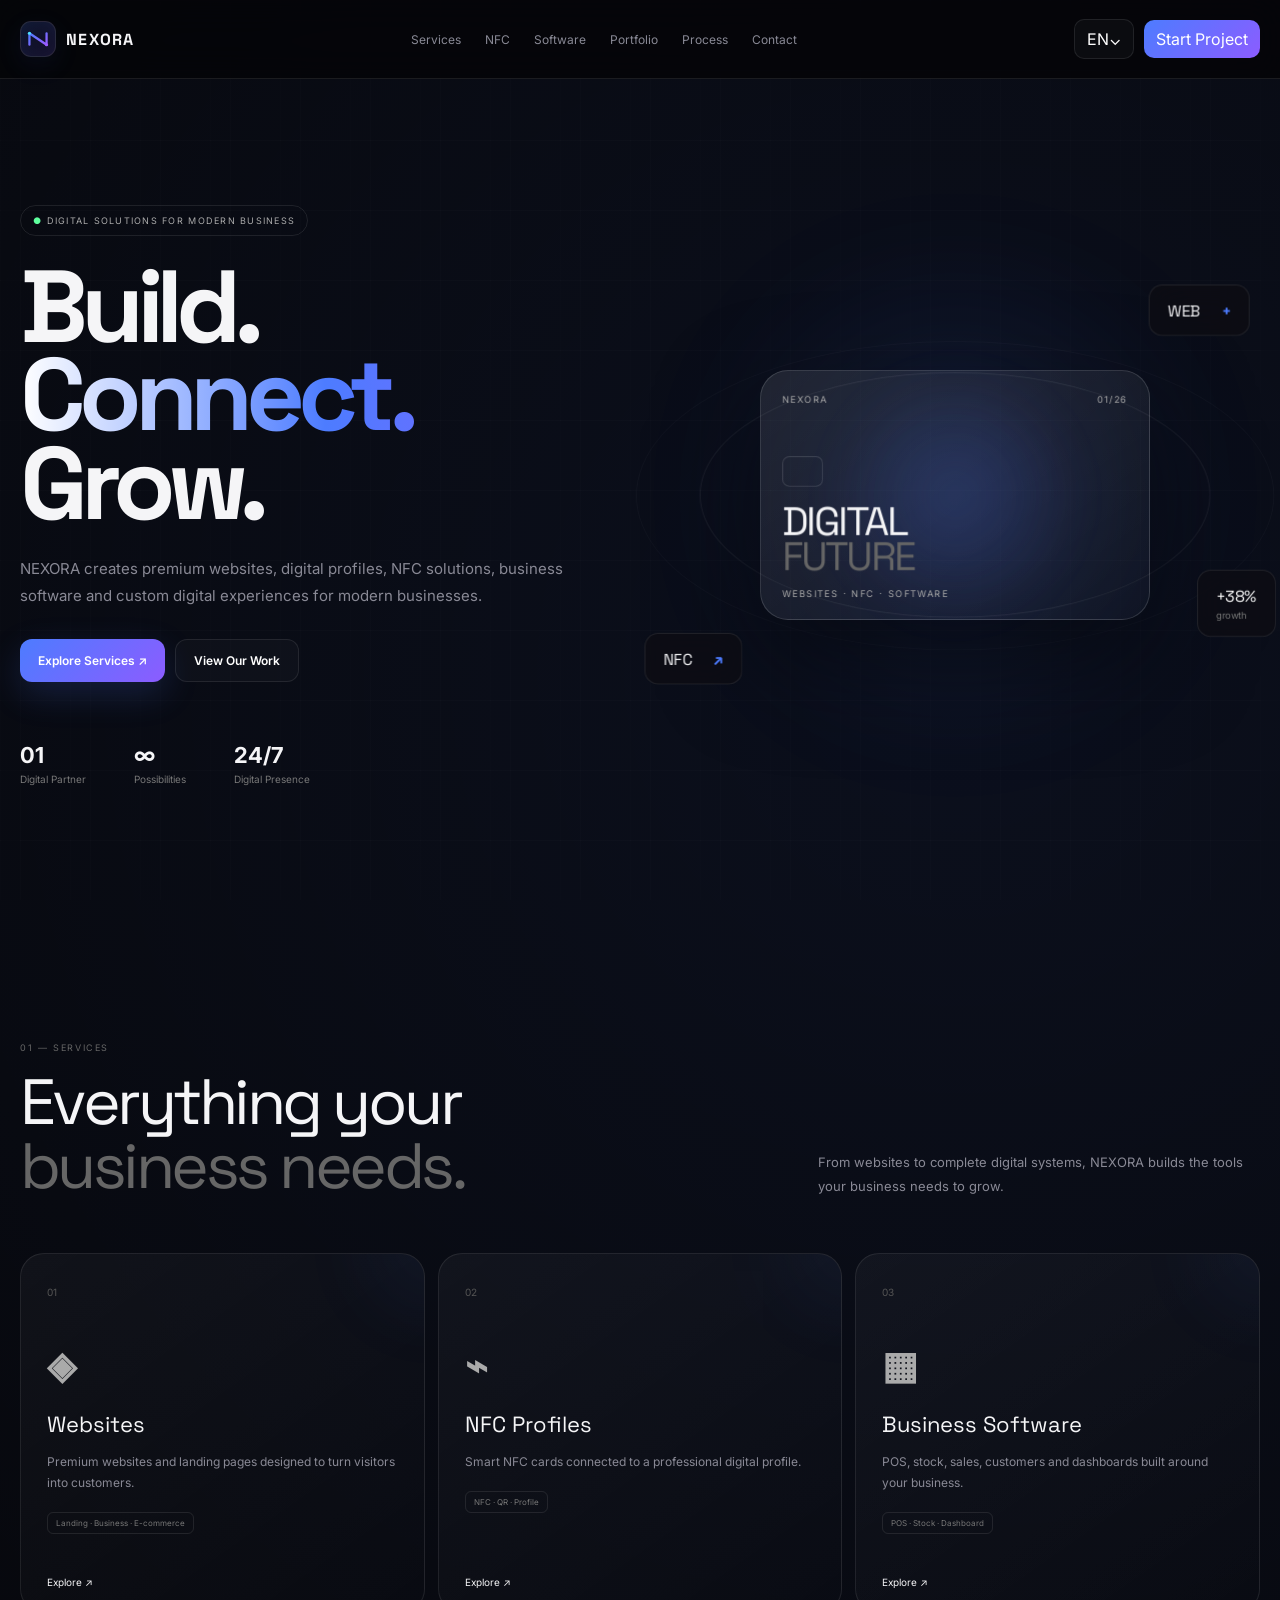
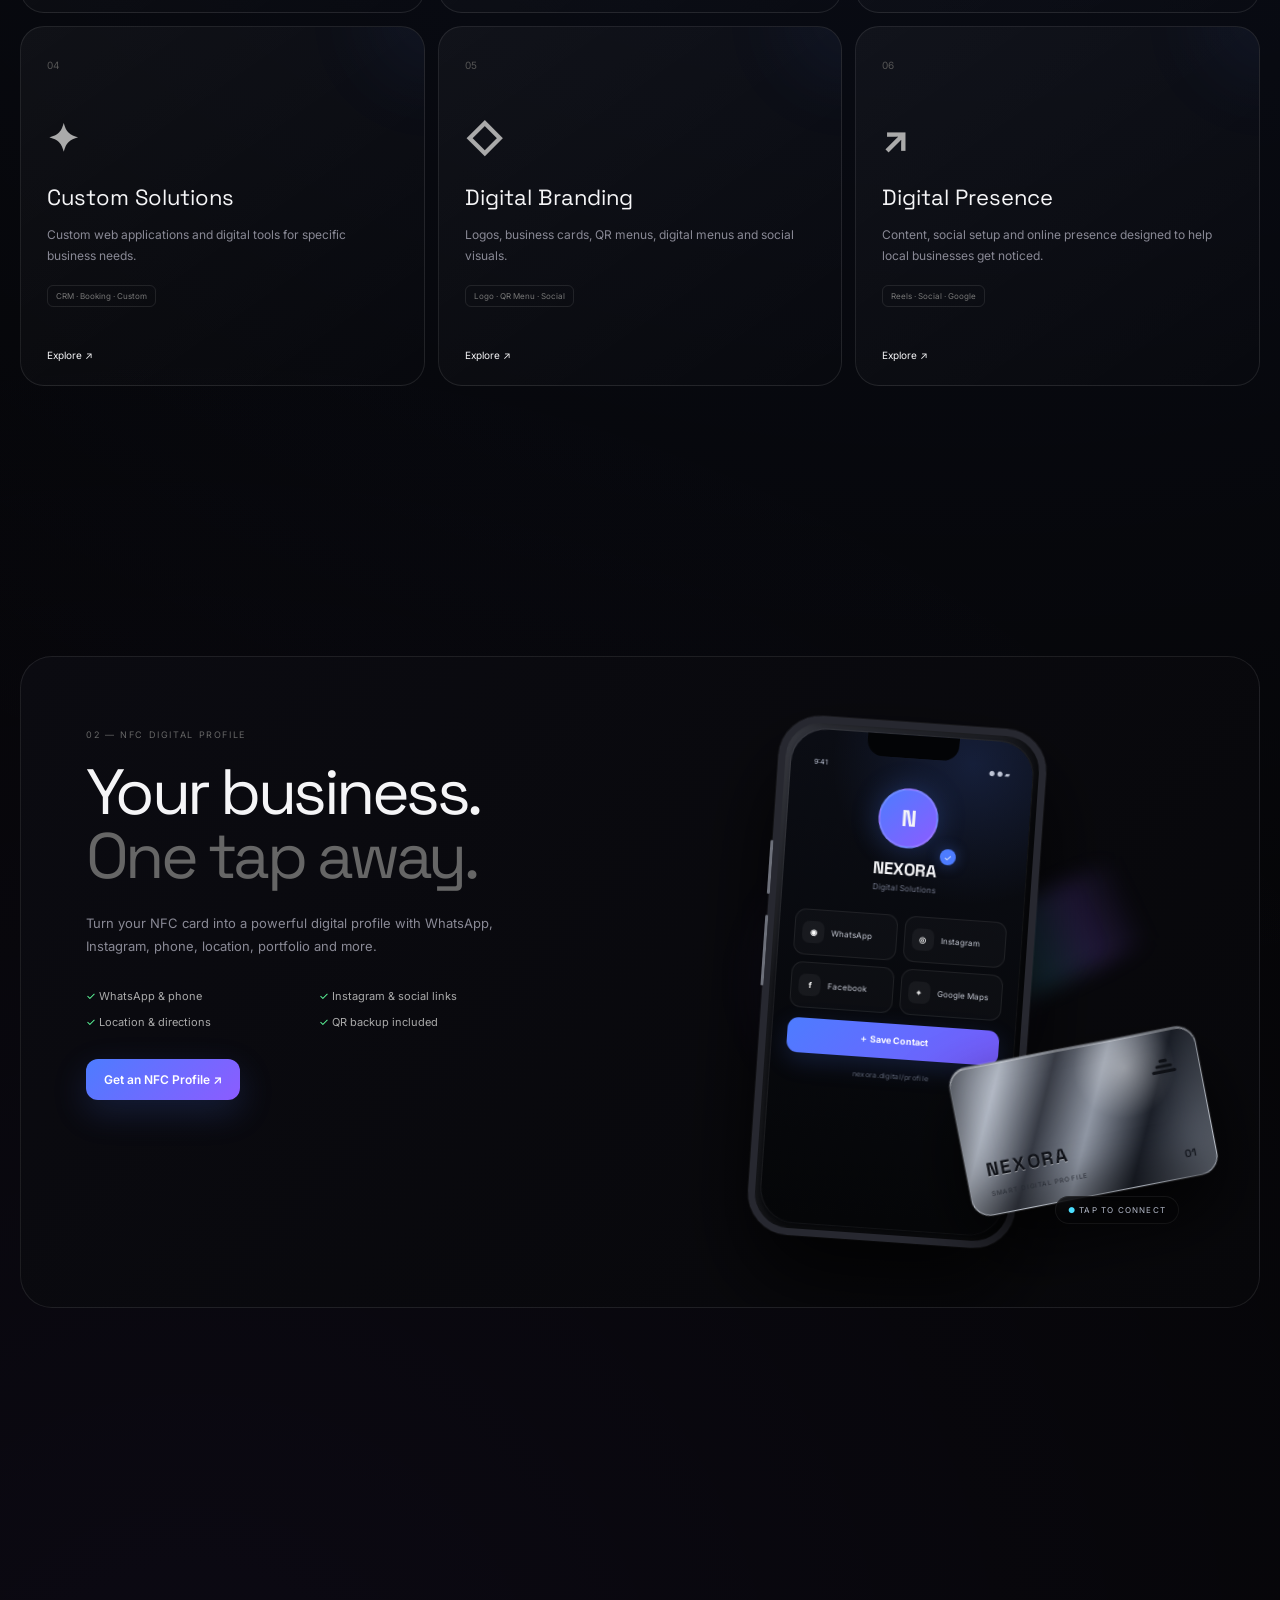
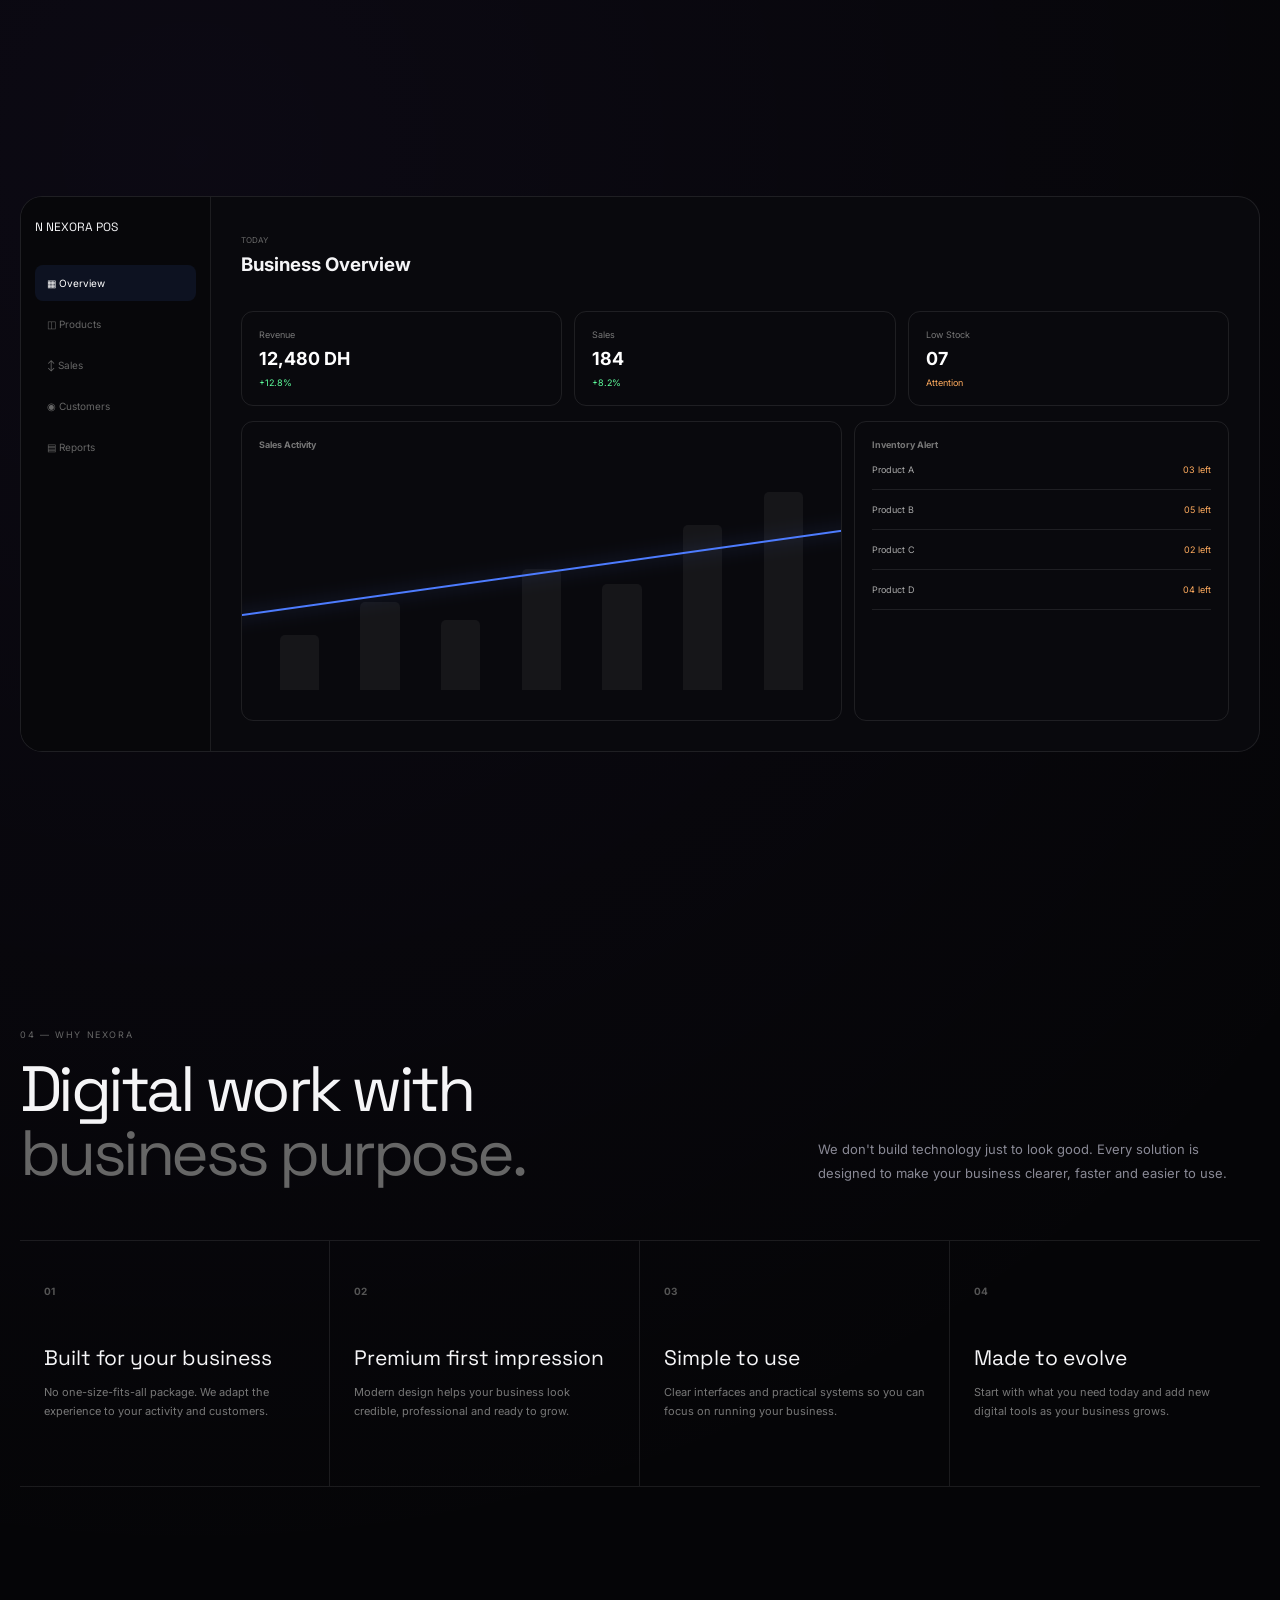
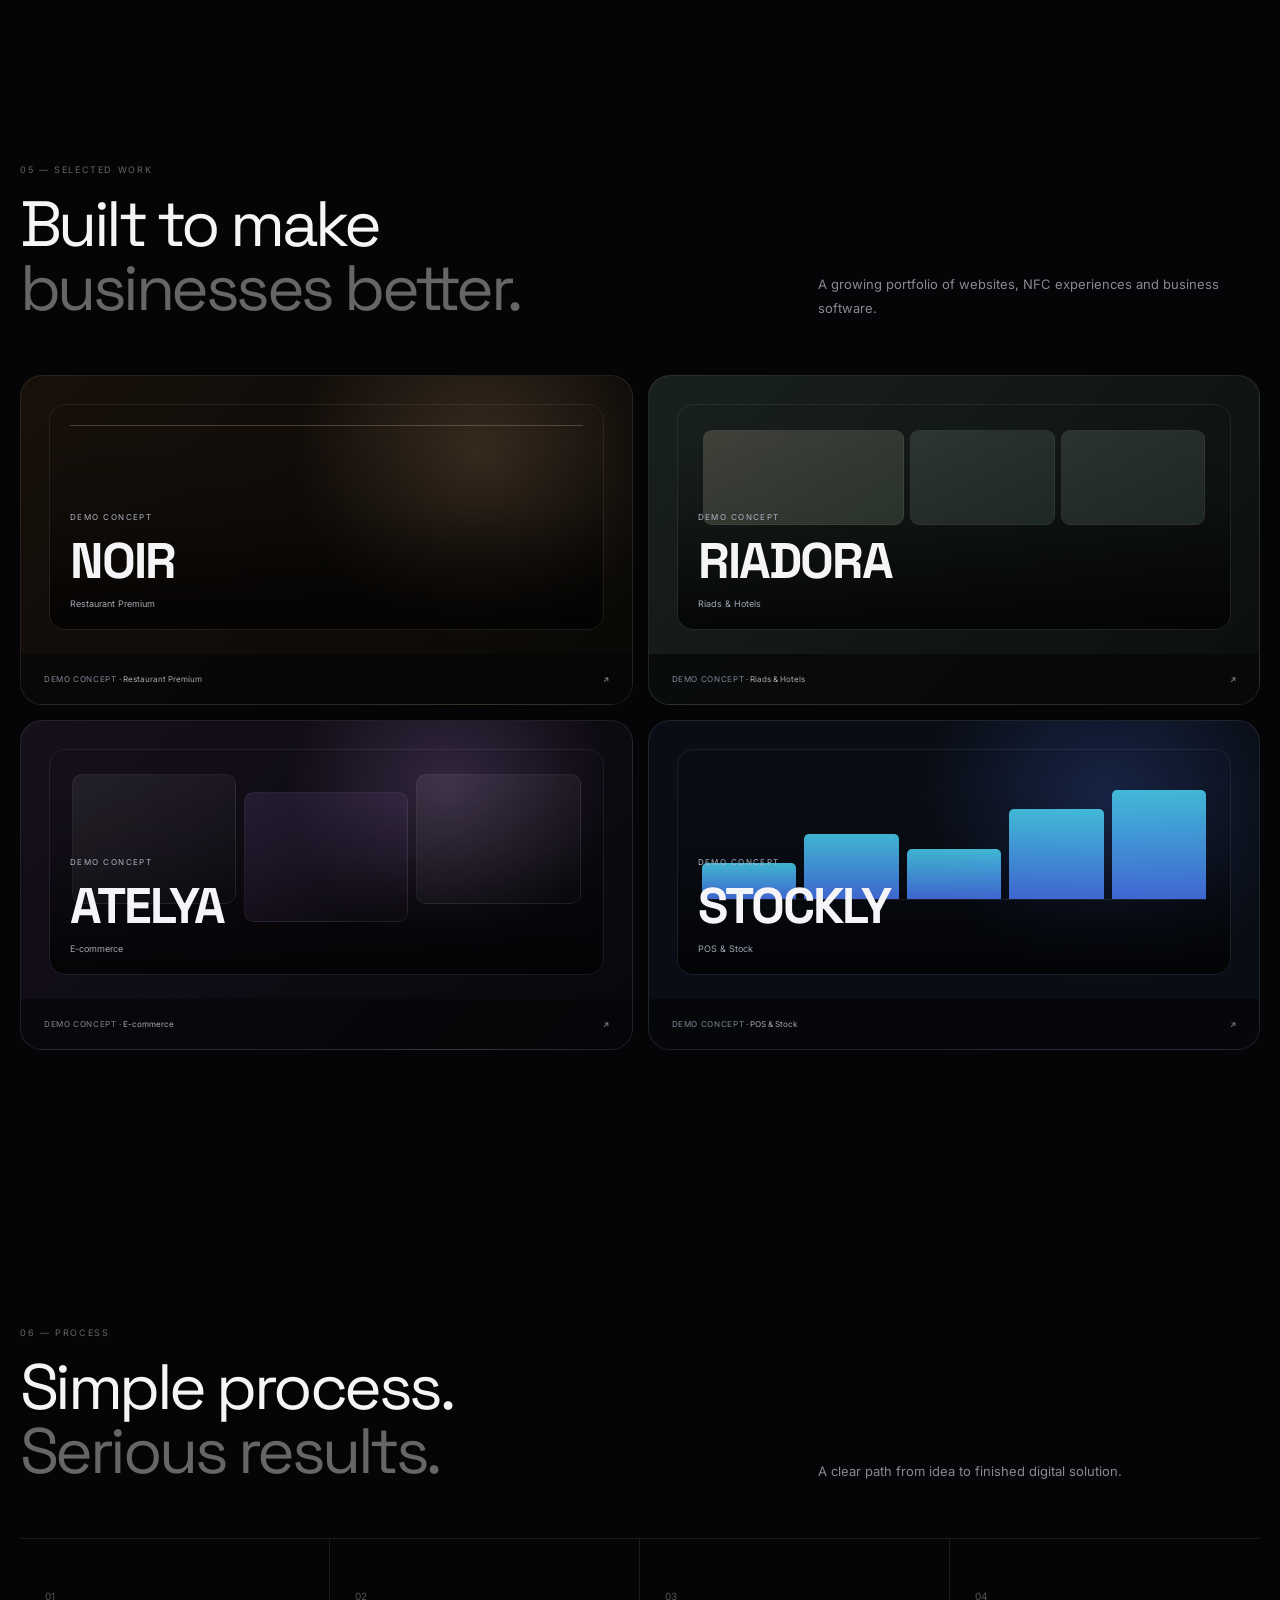
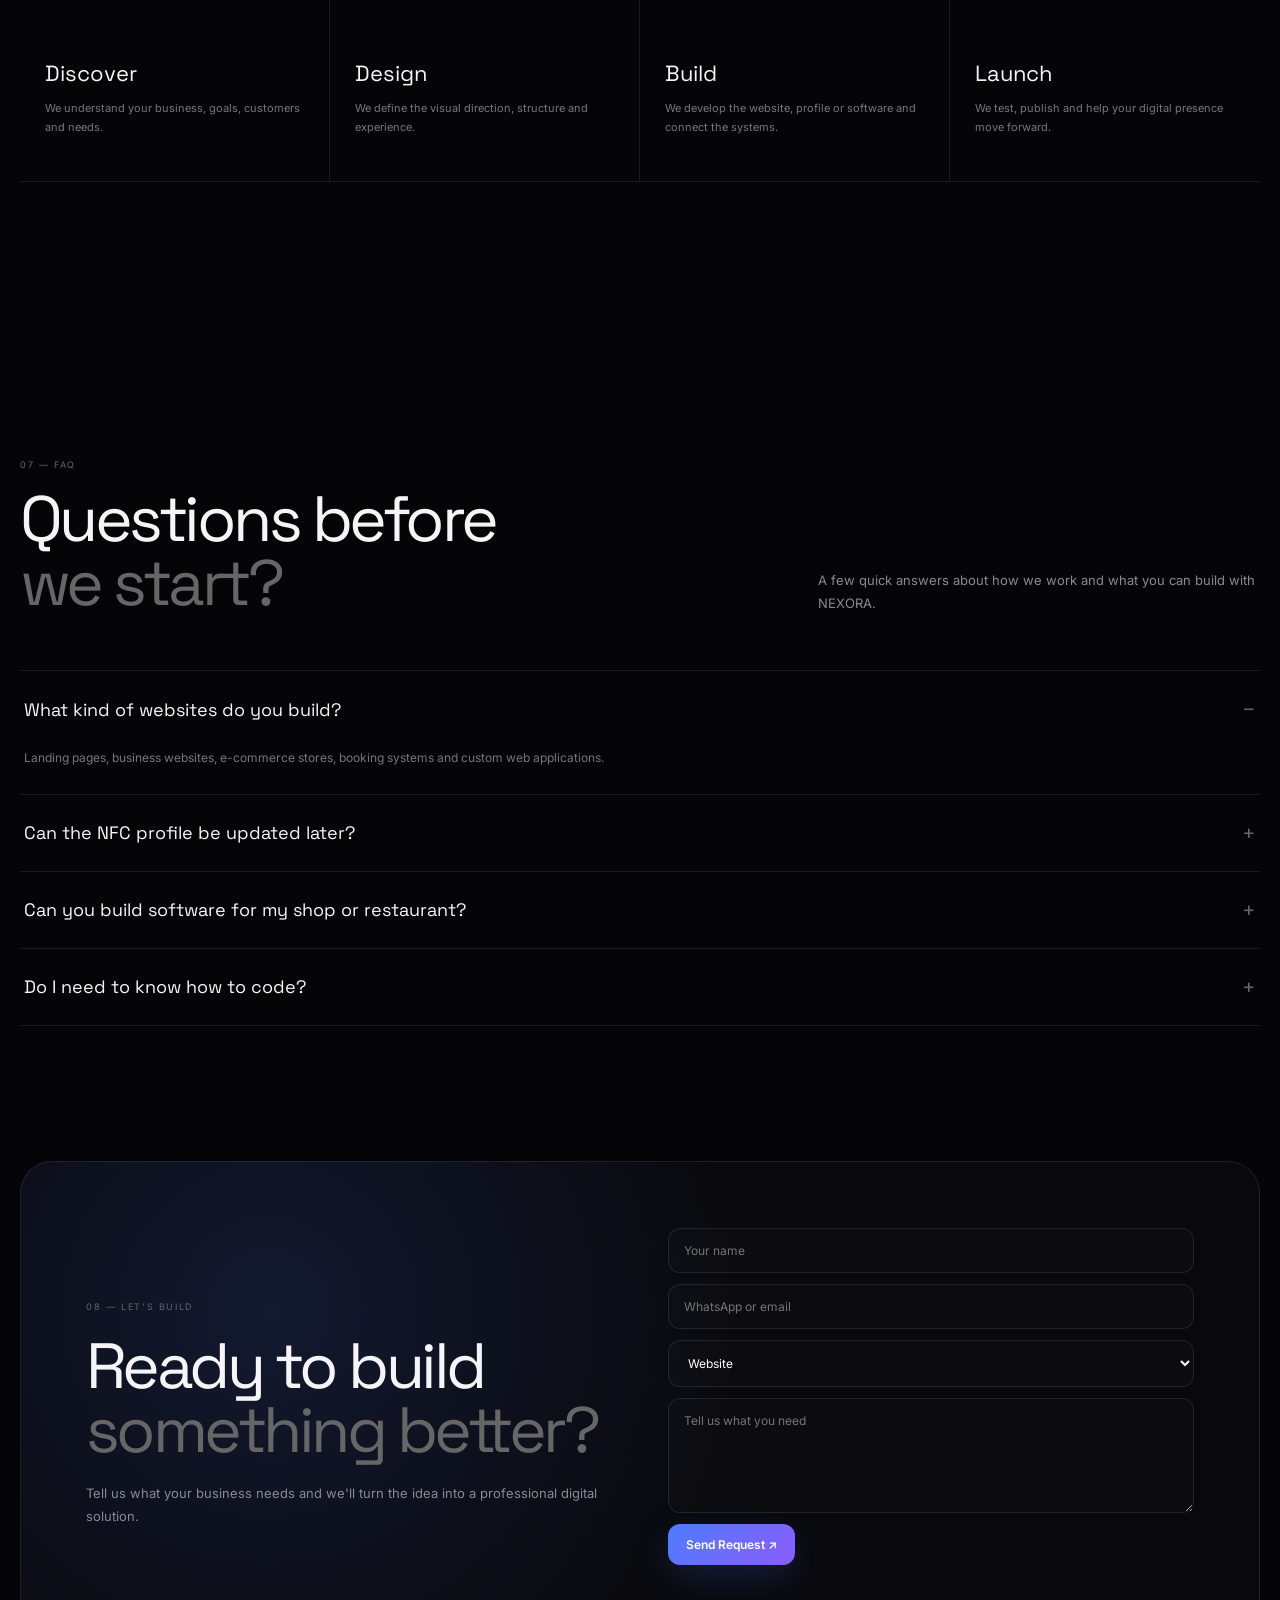
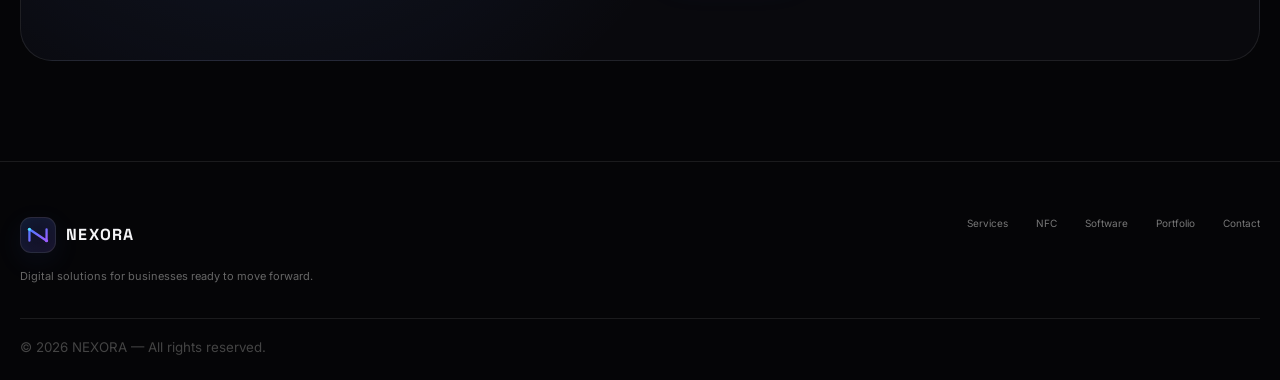
==== commit e11b3b9b: "Add files via upload" ====
--- a/index.html
+++ b/index.html
@@ -1,221 +1,197 @@
-<!DOCTYPE html>
+<!doctype html>
 <html lang="en" dir="ltr">
 <head>
-  <meta charset="UTF-8">
-  <meta name="viewport" content="width=device-width, initial-scale=1.0">
-  <meta name="description" content="NEXORA builds professional websites, NFC digital profiles, POS and stock management tools, and custom digital solutions for modern businesses.">
-  <meta name="theme-color" content="#070707">
-  <meta property="og:title" content="NEXORA — Digital Solutions">
-  <meta property="og:description" content="Websites, NFC profiles and business software built around your business.">
-  <meta property="og:type" content="website">
-  <title>NEXORA — Digital Solutions</title>
-  <link rel="preconnect" href="https://fonts.googleapis.com">
-  <link rel="preconnect" href="https://fonts.gstatic.com" crossorigin>
-  <link href="https://fonts.googleapis.com/css2?family=Inter:wght@400;500;600;700;800&family=Manrope:wght@500;600;700;800&family=Noto+Sans+Arabic:wght@400;500;600;700;800&display=swap" rel="stylesheet">
-  <link rel="stylesheet" href="style.css">
+<meta charset="UTF-8">
+<meta name="viewport" content="width=device-width,initial-scale=1">
+<meta name="description" content="NEXORA — Digital Solutions">
+<title>NEXORA — Digital Solutions</title>
+<link rel="preconnect" href="https://fonts.googleapis.com">
+<link rel="preconnect" href="https://fonts.gstatic.com" crossorigin>
+<link rel="stylesheet" href="style.css">
 </head>
 <body>
-  <div class="noise"></div>
-  <div class="cursor-glow" aria-hidden="true"></div>
-
-  <header class="nav">
-    <a class="brand" href="#home" aria-label="NEXORA home">
-      <span class="brand-mark"><i></i><i></i><i></i></span>
-      <span>NEXORA</span>
-    </a>
-    <button class="menu-toggle" type="button" aria-label="Open navigation" data-i18n-aria="nav.open" aria-expanded="false" aria-controls="primary-navigation"><span></span><span></span></button>
-    <nav class="nav-links" id="primary-navigation">
-      <a href="#services" data-i18n="nav.services">Services</a>
-      <a href="#work" data-i18n="nav.work">Work</a>
-      <a href="#process" data-i18n="nav.process">Process</a>
-      <a href="#why" data-i18n="nav.why">Why NEXORA</a>
-      <a href="#faq" data-i18n="nav.faq">FAQ</a>
-      <a href="#contact" data-i18n="nav.contact">Contact</a>
+<header class="navbar">
+  <div class="nav-inner">
+    <a class="logo" href="#home" aria-label="NEXORA"><span class="logo-mark" aria-hidden="true"><svg viewBox="0 0 42 42" role="img"><defs><linearGradient id="nxg" x1="0" y1="0" x2="1" y2="1"><stop offset="0" stop-color="#4d7cff"/><stop offset="1" stop-color="#9b5cff"/></linearGradient></defs><path d="M9 29V13l24 16V13" fill="none" stroke="url(#nxg)" stroke-width="3.2" stroke-linecap="round" stroke-linejoin="round"/><circle cx="9" cy="13" r="2.2" fill="#4ddfff"/><circle cx="33" cy="29" r="2.2" fill="#9b5cff"/></svg></span><span>NEXORA</span></a>
+    <nav class="nav-links">
+      <a href="#services" data-i18n="nav_services">Services</a>
+      <a href="#nfc" data-i18n="nav_nfc">NFC</a>
+      <a href="#software" data-i18n="nav_software">Software</a>
+      <a href="#work" data-i18n="nav_work">Portfolio</a>
+      <a href="#process" data-i18n="nav_process">Process</a>
+      <a href="#contact" data-i18n="nav_contact">Contact</a>
     </nav>
     <div class="nav-actions">
-      <div class="lang-switcher">
-        <button class="lang-btn active" type="button" data-lang="en" aria-label="English" aria-pressed="true">EN</button>
-        <button class="lang-btn" type="button" data-lang="fr" aria-label="Français" aria-pressed="false">FR</button>
-        <button class="lang-btn" type="button" data-lang="ar" aria-label="العربية" aria-pressed="false">ع</button>
-      </div>
-      <a class="nav-cta" href="#contact" data-i18n="nav.start">Start a project</a>
-    </div>
-  </header>
-
-  <main id="home">
-    <section class="hero section">
-      <div class="hero-copy reveal">
-        <p class="eyebrow"><span></span><span data-i18n="hero.eyebrow">DIGITAL SOLUTIONS</span></p>
-        <h1><span data-i18n="hero.line1">BUILD</span><br><span data-i18n="hero.line2">DIGITAL</span><br><em data-i18n="hero.line3">EXPERIENCES.</em></h1>
-        <p class="hero-text" data-i18n="hero.text">Websites, NFC digital profiles and business software designed to make modern businesses look better, work smarter and grow.</p>
-        <div class="hero-actions">
-          <a class="btn btn-primary magnetic" href="#services"><span data-i18n="hero.explore">Explore services</span><b>↗</b></a>
-          <a class="btn btn-ghost" href="#work"><span data-i18n="hero.work">View our work</span><b>↓</b></a>
+      <div class="language">
+        <button id="languageBtn" type="button">EN⌄</button>
+        <div id="languageMenu" class="language-menu">
+          <button type="button" data-lang="en">English</button>
+          <button type="button" data-lang="fr">Français</button>
+          <button type="button" data-lang="ar">العربية</button>
         </div>
       </div>
+      <a class="nav-cta" href="#contact" data-i18n="start">Start Project</a>
+      <button id="mobileMenu" class="mobile-menu" type="button" aria-label="Menu">☰</button>
+    </div>
+  </div>
+  <nav id="mobileNav" class="mobile-nav">
+    <a href="#services" data-i18n="nav_services">Services</a>
+    <a href="#nfc" data-i18n="nav_nfc">NFC</a>
+    <a href="#software" data-i18n="nav_software">Software</a>
+    <a href="#work" data-i18n="nav_work">Portfolio</a>
+    <a href="#process" data-i18n="nav_process">Process</a>
+    <a href="#contact" data-i18n="nav_contact">Contact</a>
+  </nav>
+</header>
 
-      <div class="hero-visual reveal">
-        <div class="orb orb-a"></div>
-        <div class="orb orb-b"></div>
-        <div class="scene">
-          <div class="cube">
-            <div class="face front">N</div>
-            <div class="face back">X</div>
-            <div class="face right">O</div>
-            <div class="face left">R</div>
-            <div class="face top">A</div>
-            <div class="face bottom">+</div>
-          </div>
-          <div class="ring ring-one"></div>
-          <div class="ring ring-two"></div>
-          <div class="ring ring-three"></div>
-        </div>
-        <div class="visual-label"><span>01</span><span data-i18n="hero.visual">DIGITAL / FUTURE</span></div>
+<main id="home">
+  <section class="hero">
+    <div class="grid"></div>
+    <div class="hero-copy reveal">
+      <small class="eyebrow">● <span data-i18n="hero_label">DIGITAL SOLUTIONS FOR MODERN BUSINESS</span></small>
+      <h1><span data-i18n="hero1">Build.</span><em data-i18n="hero2">Connect.</em><span data-i18n="hero3">Grow.</span></h1>
+      <p data-i18n="hero_text">NEXORA creates premium websites, digital profiles, NFC solutions, business software and custom digital experiences for modern businesses.</p>
+      <div class="buttons">
+        <a class="btn primary" href="#services" data-i18n="hero_btn1">Explore Services ↗</a>
+        <a class="btn" href="#work" data-i18n="hero_btn2">View Our Work</a>
       </div>
-    </section>
+      <div class="stats">
+        <div><strong>01</strong><span data-i18n="stat1">Digital Partner</span></div>
+        <div><strong>∞</strong><span data-i18n="stat2">Possibilities</span></div>
+        <div><strong>24/7</strong><span data-i18n="stat3">Digital Presence</span></div>
+      </div>
+    </div>
+    <div class="hero-art reveal">
+      <div class="orb"></div><div class="ring r1"></div><div class="ring r2"></div>
+      <div class="main-card">
+        <div class="top"><span>NEXORA</span><span>01/26</span></div>
+        <div class="chip"></div>
+        <h3>DIGITAL<br><span>FUTURE</span></h3>
+        <div class="bottom">WEBSITES · NFC · SOFTWARE</div>
+      </div>
+      <div class="float f1">WEB <b>+</b></div>
+      <div class="float f2">NFC <b>↗</b></div>
+      <div class="float f3">+38%<small data-i18n="growth">growth</small></div>
+    </div>
+  </section>
 
-    <section class="marquee-wrap" aria-hidden="true">
-      <div class="marquee">
-        <span>WEB</span><b>✦</b><span>NFC</span><b>✦</b><span>SOFTWARE</span><b>✦</b><span>DESIGN</span><b>✦</b>
-        <span>WEB</span><b>✦</b><span>NFC</span><b>✦</b><span>SOFTWARE</span><b>✦</b><span>DESIGN</span><b>✦</b>
+  <section class="section" id="services">
+    <div class="heading reveal">
+      <div><small data-i18n="services_label">01 — SERVICES</small><h2 data-i18n="services_title">Everything your<br><span>business needs.</span></h2></div>
+      <p data-i18n="services_text">From websites to complete digital systems, NEXORA builds the tools your business needs to grow.</p>
+    </div>
+    <div class="cards six">
+      <article class="service reveal"><i>01</i><strong>◈</strong><h3 data-i18n="s1">Websites</h3><p data-i18n="s1t">Premium websites and landing pages designed to turn visitors into customers.</p><label data-i18n="s1l">Landing · Business · E-commerce</label><a href="#contact" data-i18n="explore">Explore ↗</a></article>
+      <article class="service reveal"><i>02</i><strong>⌁</strong><h3 data-i18n="s2">NFC Profiles</h3><p data-i18n="s2t">Smart NFC cards connected to a professional digital profile.</p><label data-i18n="s2l">NFC · QR · Profile</label><a href="#nfc" data-i18n="explore">Explore ↗</a></article>
+      <article class="service reveal"><i>03</i><strong>▦</strong><h3 data-i18n="s3">Business Software</h3><p data-i18n="s3t">POS, stock, sales, customers and dashboards built around your business.</p><label data-i18n="s3l">POS · Stock · Dashboard</label><a href="#software" data-i18n="explore">Explore ↗</a></article>
+      <article class="service reveal"><i>04</i><strong>✦</strong><h3 data-i18n="s4">Custom Solutions</h3><p data-i18n="s4t">Custom web applications and digital tools for specific business needs.</p><label data-i18n="s4l">CRM · Booking · Custom</label><a href="#contact" data-i18n="explore">Explore ↗</a></article>
+      <article class="service reveal"><i>05</i><strong>◇</strong><h3 data-i18n="s5">Digital Branding</h3><p data-i18n="s5t">Logos, business cards, QR menus, digital menus and social visuals.</p><label data-i18n="s5l">Logo · QR Menu · Social</label><a href="#contact" data-i18n="explore">Explore ↗</a></article>
+      <article class="service reveal"><i>06</i><strong>↗</strong><h3 data-i18n="s6">Digital Presence</h3><p data-i18n="s6t">Content, social setup and online presence designed to help local businesses get noticed.</p><label data-i18n="s6l">Reels · Social · Google</label><a href="#contact" data-i18n="explore">Explore ↗</a></article>
+    </div>
+  </section>
+
+  <section class="section" id="nfc">
+    <div class="nfc-box nfc-premium">
+      <div class="nfc-copy reveal">
+        <small data-i18n="nfc_label">02 — NFC DIGITAL PROFILE</small>
+        <h2 data-i18n="nfc_title">Your business.<br><span>One tap away.</span></h2>
+        <p data-i18n="nfc_text">Turn your NFC card into a powerful digital profile with WhatsApp, Instagram, phone, location, portfolio and more.</p>
+        <ul>
+          <li>✓ <span data-i18n="nf1">WhatsApp & phone</span></li><li>✓ <span data-i18n="nf2">Instagram & social links</span></li>
+          <li>✓ <span data-i18n="nf3">Location & directions</span></li><li>✓ <span data-i18n="nf4">QR backup included</span></li>
+        </ul>
+        <a class="btn primary" href="https://wa.me/212699332502?text=Hello%20NEXORA%2C%20I%27m%20interested%20in%20an%20NFC%20digital%20profile." target="_blank" rel="noopener" data-i18n="nfc_btn">Get an NFC Profile ↗</a>
       </div>
-    </section>
-
-    <section id="services" class="section services">
-      <div class="section-head reveal">
-        <div><p class="eyebrow"><span></span><span data-i18n="services.eyebrow">WHAT WE BUILD</span></p>
-        <h2 data-i18n="services.title">Digital tools that<br><em>move business forward.</em></h2></div>
-        <p data-i18n="services.intro">From a powerful first impression to the software behind your daily operations, we build practical digital experiences around your business.</p>
-      </div>
-
-      <div class="service-grid">
-        <article class="service-card large reveal">
-          <div class="card-number">01</div><div class="card-icon">↗</div>
-          <div class="card-content"><h3 data-i18n="service.web.title">Websites</h3><p data-i18n="service.web.text">Premium responsive websites built to earn attention, trust and enquiries.</p><a href="#contact" data-i18n="common.explore">Explore service →</a></div>
-          <div class="card-art web-art"><div class="browser"><span></span><span></span><span></span><div></div></div></div>
-        </article>
-
-        <article class="service-card reveal">
-          <div class="card-number">02</div><div class="card-icon">⌁</div>
-          <div class="card-content"><h3 data-i18n="service.nfc.title">NFC Profiles</h3><p data-i18n="service.nfc.text">Smart NFC cards that open a professional digital identity in one tap.</p><a href="#nfc" data-i18n="common.explore">Explore service →</a></div>
-          <div class="nfc-mini-card"><strong>NEXORA</strong><span>TAP TO CONNECT</span></div>
-        </article>
-
-        <article class="service-card reveal">
-          <div class="card-number">03</div><div class="card-icon">▦</div>
-          <div class="card-content"><h3 data-i18n="service.pos.title">POS & Stock</h3><p data-i18n="service.pos.text">Sales, products, stock and business insights in one clear dashboard.</p><a href="#software" data-i18n="common.explore">Explore service →</a></div>
-          <div class="mini-chart"><i></i><i></i><i></i><i></i><i></i><i></i><i></i></div>
-        </article>
-
-        <article class="service-card large reveal">
-          <div class="card-number">04</div><div class="card-icon">✦</div>
-          <div class="card-content"><h3 data-i18n="service.custom.title">Custom Solutions</h3><p data-i18n="service.custom.text">Booking systems, dashboards and web tools tailored to the way your business works.</p><a href="#contact" data-i18n="common.explore">Tell us what you need →</a></div>
-          <div class="code-art"><span>&lt;</span><span>build</span><span>your</span><span>idea</span><span>/&gt;</span></div>
-        </article>
-      </div>
-    </section>
-
-    <section id="nfc" class="section nfc-section">
-      <div class="nfc-copy reveal">
-        <p class="eyebrow"><span></span><span data-i18n="nfc.eyebrow">SMART IDENTITY</span></p>
-        <h2><span data-i18n="nfc.line1">TAP.</span><br><span data-i18n="nfc.line2">CONNECT.</span><br><em data-i18n="nfc.line3">GROW.</em></h2>
-        <p data-i18n="nfc.text">One professional card. One tap. Your contact details, social links, portfolio and location — instantly available.</p>
-        <a class="text-link" href="#contact" data-i18n="nfc.cta">Get your NFC profile →</a>
-      </div>
-      <div class="nfc-stage reveal">
-        <div class="phone">
-          <div class="phone-top"></div>
+      <div class="nfc-demo reveal" aria-label="NEXORA NFC product demonstration">
+        <div class="nfc-glow"></div>
+        <div class="phone realistic-phone">
+          <div class="phone-side"></div><div class="notch"></div>
           <div class="phone-screen">
-            <small data-i18n="nfc.mock.label">NEXORA PROFILE</small><strong data-i18n="nfc.mock.name">YOUR NAME</strong><span data-i18n="nfc.mock.role">Digital Professional</span>
-            <div class="profile-buttons"><i>WhatsApp</i><i>Instagram</i><i data-i18n="nfc.mock.location">Location</i></div>
+            <div class="statusbar"><span>9:41</span><span>● ● ▰</span></div>
+            <div class="profile-head"><div class="avatar">N</div><b>NEXORA</b><small data-i18n="profile_sub">Digital Solutions</small><span class="verified">✓</span></div>
+            <div class="profile-actions"><button class="social wa" type="button"><span>◉</span><em data-i18n="whats">WhatsApp</em></button><button class="social ig" type="button"><span>◎</span><em data-i18n="insta">Instagram</em></button><button class="social fb" type="button"><span>f</span><em data-i18n="facebook">Facebook</em></button><button class="social map" type="button"><span>⌖</span><em data-i18n="maps">Google Maps</em></button></div>
+            <button class="save-contact" type="button" data-i18n="save_contact">＋ Save Contact</button>
+            <div class="profile-url">nexora.digital/profile</div>
           </div>
         </div>
-        <div class="nfc-card-3d">
-          <div class="nfc-lines"></div><strong>NEXORA</strong><span data-i18n="nfc.mock.card">SMART BUSINESS CARD</span><b>)))</b>
+        <div class="nfc-card metal-card">
+          <div class="card-sheen"></div><div class="nfc-symbol"><span></span><span></span><span></span></div>
+          <b>NEXORA</b><small data-i18n="smart_profile">SMART DIGITAL PROFILE</small><strong>01</strong>
         </div>
-        <div class="tap-pulse" data-i18n="nfc.mock.tap">TAP</div>
+        <div class="tap-beam"></div><label>● <span data-i18n="tap">TAP TO CONNECT</span></label>
       </div>
-    </section>
+    </div>
+  </section>
 
-    <section id="software" class="section software">
-      <div class="section-head reveal">
-        <div><p class="eyebrow"><span></span><span data-i18n="software.eyebrow">BUSINESS SOFTWARE</span></p>
-        <h2 data-i18n="software.title">Run your business<br><em>without the chaos.</em></h2></div>
-        <p data-i18n="software.intro">A clean management experience for sales, products, stock, customers and reports — designed for small and growing businesses.</p>
+  <section class="section" id="software">
+    <div class="heading reveal">
+      <div><small data-i18n="software_label">03 — BUSINESS SOFTWARE</small><h2 data-i18n="software_title">Business software<br><span>built around you.</span></h2></div>
+      <p data-i18n="software_text">Manage products, stock, sales, customers and operations from one powerful dashboard.</p>
+    </div>
+    <div class="dashboard reveal">
+      <aside><b>N NEXORA POS</b><span class="active" data-i18n="overview">▦ Overview</span><span data-i18n="products">◫ Products</span><span data-i18n="sales">↕ Sales</span><span data-i18n="customers">◉ Customers</span><span data-i18n="reports">▤ Reports</span></aside>
+      <div class="dash-main">
+        <header><small data-i18n="today">TODAY</small><h3 data-i18n="business_overview">Business Overview</h3></header>
+        <div class="metrics"><div><span data-i18n="revenue">Revenue</span><strong>12,480 DH</strong><em>+12.8%</em></div><div><span data-i18n="sales_metric">Sales</span><strong>184</strong><em>+8.2%</em></div><div><span data-i18n="low_stock">Low Stock</span><strong>07</strong><em class="warn" data-i18n="attention">Attention</em></div></div>
+        <div class="dash-grid"><div class="chart"><b data-i18n="sales_activity">Sales Activity</b><div class="bars"><i></i><i></i><i></i><i></i><i></i><i></i><i></i></div><div class="line"></div></div><div class="inventory"><b data-i18n="inventory_alert">Inventory Alert</b><p>Product A <em>03 <span data-i18n="left">left</span></em></p><p>Product B <em>05 <span data-i18n="left">left</span></em></p><p>Product C <em>02 <span data-i18n="left">left</span></em></p><p>Product D <em>04 <span data-i18n="left">left</span></em></p></div></div>
       </div>
-      <div class="dashboard-wrap reveal">
-        <div class="dashboard">
-          <aside><div class="dash-logo">N.</div><span class="dash-active" data-i18n="software.nav.overview">Overview</span><span data-i18n="software.nav.sales">Sales</span><span data-i18n="software.nav.products">Products</span><span data-i18n="software.nav.stock">Stock</span><span data-i18n="software.nav.customers">Customers</span><span data-i18n="software.nav.reports">Reports</span></aside>
-          <div class="dash-main">
-            <div class="dash-top"><div><small data-i18n="software.dashboard">DASHBOARD</small><h3 data-i18n="software.greeting">Good morning 👋</h3></div><div class="dash-avatar">N</div></div>
-            <div class="stats"><div><small data-i18n="software.sales">SALES</small><strong>12,450 DH</strong><i>+23.4%</i></div><div><small data-i18n="software.orders">ORDERS</small><strong>148</strong><i>+12.8%</i></div><div><small data-i18n="software.products">PRODUCTS</small><strong>684</strong><i>+4.2%</i></div></div>
-            <div class="dash-bottom"><div class="sales-chart"><div class="chart-head"><b data-i18n="software.sales.overview">Sales overview</b><span data-i18n="software.thismonth">This month</span></div><div class="bars"><i style="height:35%"></i><i style="height:50%"></i><i style="height:42%"></i><i style="height:68%"></i><i style="height:55%"></i><i style="height:80%"></i><i style="height:72%"></i><i style="height:92%"></i><i style="height:78%"></i><i style="height:100%"></i></div></div><div class="stock-list"><b data-i18n="software.lowstock">Low stock</b><span><span data-i18n="software.item.mouse">Wireless Mouse</span> <i data-i18n="software.item.mouse.count">4 left</i></span><span><span data-i18n="software.item.cable">USB-C Cable</span> <i data-i18n="software.item.cable.count">7 left</i></span><span><span data-i18n="software.item.keyboard">Keyboard</span> <i data-i18n="software.item.keyboard.count">3 left</i></span></div></div>
-          </div>
-        </div>
-      </div>
-    </section>
+    </div>
+  </section>
 
-    <section id="work" class="section work">
-      <div class="section-head reveal">
-        <div><p class="eyebrow"><span></span><span data-i18n="work.eyebrow">SELECTED WORK</span></p><h2 data-i18n="work.title">Ideas, turned<br><em>into products.</em></h2></div>
-        <p data-i18n="work.intro">A growing collection of digital concepts and products. Each project is built to solve a real business or user problem.</p>
-      </div>
-      <div class="work-grid">
-        <article class="work-item reveal"><div class="project-visual cinema"><span>CINEMAX</span><small data-i18n="work.project.cinema">ENTERTAINMENT PLATFORM</small></div><div class="project-meta"><div><b>CINEMAX</b><span data-i18n="work.cinema">Entertainment platform</span></div><i>↗</i></div></article>
-        <article class="work-item reveal"><div class="project-visual nfc-work"><span>NFC</span><small data-i18n="work.project.nfc">DIGITAL PROFILE</small></div><div class="project-meta"><div><b>NFC PROFILE</b><span data-i18n="work.nfc">Smart digital identity</span></div><i>↗</i></div></article>
-        <article class="work-item reveal"><div class="project-visual pos-work"><span>POS</span><small data-i18n="work.project.pos">BUSINESS MANAGEMENT</small></div><div class="project-meta"><div><b>POS MANAGER</b><span data-i18n="work.pos">Sales & stock platform</span></div><i>↗</i></div></article>
-      </div>
-    </section>
+  <section class="section why" id="why">
+    <div class="heading reveal"><div><small data-i18n="why_label">04 — WHY NEXORA</small><h2 data-i18n="why_title">Digital work with<br><span>business purpose.</span></h2></div><p data-i18n="why_text">We don't build technology just to look good. Every solution is designed to make your business clearer, faster and easier to use.</p></div>
+    <div class="why-grid">
+      <article class="why-card reveal"><b>01</b><h3 data-i18n="why1">Built for your business</h3><p data-i18n="why1t">No one-size-fits-all package. We adapt the experience to your activity and customers.</p></article>
+      <article class="why-card reveal"><b>02</b><h3 data-i18n="why2">Premium first impression</h3><p data-i18n="why2t">Modern design helps your business look credible, professional and ready to grow.</p></article>
+      <article class="why-card reveal"><b>03</b><h3 data-i18n="why3">Simple to use</h3><p data-i18n="why3t">Clear interfaces and practical systems so you can focus on running your business.</p></article>
+      <article class="why-card reveal"><b>04</b><h3 data-i18n="why4">Made to evolve</h3><p data-i18n="why4t">Start with what you need today and add new digital tools as your business grows.</p></article>
+    </div>
+  </section>
 
-    <section id="why" class="section why-section">
-      <div class="section-head reveal"><div><p class="eyebrow"><span></span><span data-i18n="why.eyebrow">WHY NEXORA</span></p><h2 data-i18n="why.title">Built around<br><em>your business.</em></h2></div><p data-i18n="why.intro">No one-size-fits-all package. We focus on clear communication, useful design and digital tools that fit the way you work.</p></div>
-      <div class="why-grid">
-        <article class="why-item reveal"><span>01</span><h3 data-i18n="why.one.title">Made for your goals</h3><p data-i18n="why.one.text">Every project starts with your needs, your customers and the result you want.</p></article>
-        <article class="why-item reveal"><span>02</span><h3 data-i18n="why.two.title">Designed for mobile</h3><p data-i18n="why.two.text">A clear, responsive experience for the people who visit from their phones.</p></article>
-        <article class="why-item reveal"><span>03</span><h3 data-i18n="why.three.title">Practical technology</h3><p data-i18n="why.three.text">Modern visuals and useful features, without adding complexity for its own sake.</p></article>
-        <article class="why-item reveal"><span>04</span><h3 data-i18n="why.four.title">Direct communication</h3><p data-i18n="why.four.text">Talk directly with us, explain your idea and get a solution shaped around it.</p></article>
-      </div>
-    </section>
-    <section id="faq" class="section faq-section">
-      <div class="section-head reveal"><div><p class="eyebrow"><span></span><span data-i18n="faq.eyebrow">GOOD TO KNOW</span></p><h2 data-i18n="faq.title">Questions before<br><em>we get started?</em></h2></div><p data-i18n="faq.intro">A few quick answers to help you take the next step.</p></div>
-      <div class="faq-list">
-        <details class="faq-item reveal"><summary data-i18n="faq.one.q">What kind of projects can NEXORA build?</summary><p data-i18n="faq.one.a">Business websites, digital NFC profiles, online catalogs, e-commerce experiences, POS and stock tools, and custom web applications.</p></details>
-        <details class="faq-item reveal"><summary data-i18n="faq.two.q">How much does a project cost?</summary><p data-i18n="faq.two.a">Pricing depends on the scope and features. Tell us what you need and we can discuss a suitable quote before work begins.</p></details>
-        <details class="faq-item reveal"><summary data-i18n="faq.three.q">Can you adapt the website to my business?</summary><p data-i18n="faq.three.a">Yes. The design, content and features can be adapted to your business, audience and goals.</p></details>
-        <details class="faq-item reveal"><summary data-i18n="faq.four.q">How do I start?</summary><p data-i18n="faq.four.a">Message us on WhatsApp with a short description of your idea. We will discuss the next steps with you.</p></details>
-      </div>
-    </section>
-    <section id="process" class="section process">
-      <div class="section-head reveal"><div><p class="eyebrow"><span></span><span data-i18n="process.eyebrow">HOW WE WORK</span></p><h2 data-i18n="process.title">From idea<br><em>to launch.</em></h2></div></div>
-      <div class="process-grid">
-        <div class="process-item reveal"><b>01</b><h3 data-i18n="process.one.title">Discover</h3><p data-i18n="process.one.text">We understand your business, your audience and what you actually need.</p></div>
-        <div class="process-item reveal"><b>02</b><h3 data-i18n="process.two.title">Design</h3><p data-i18n="process.two.text">We shape the visual direction and experience before building.</p></div>
-        <div class="process-item reveal"><b>03</b><h3 data-i18n="process.three.title">Build</h3><p data-i18n="process.three.text">We turn the approved direction into a fast, responsive digital product.</p></div>
-        <div class="process-item reveal"><b>04</b><h3 data-i18n="process.four.title">Launch</h3><p data-i18n="process.four.text">We test, polish and prepare the product for real users.</p></div>
-      </div>
-    </section>
+  <section class="section" id="work">
+    <div class="heading reveal"><div><small data-i18n="work_label">05 — SELECTED CONCEPTS</small><h2 data-i18n="work_title">Selected digital<br><span>concepts & demos.</span></h2></div><p data-i18n="work_text">These portfolio visuals are demo concepts created to show the type of digital work NEXORA can deliver. They are not presented as client work.</p></div>
+    <div class="portfolio portfolio-four">
+      <article class="project concept-noir reveal"><div class="concept-screen"><small data-i18n="demo_label">DEMO CONCEPT</small><b>NOIR</b><span data-i18n="noir_sub">Restaurant Premium</span><div class="mock-nav"></div></div><footer><span><i data-i18n="demo_label">DEMO CONCEPT</i> · <span data-i18n="noir_sub">Restaurant Premium</span></span><span>↗</span></footer></article>
+      <article class="project concept-riad reveal"><div class="concept-screen"><small data-i18n="demo_label">DEMO CONCEPT</small><b>RIADORA</b><span data-i18n="riad_sub">Riads & Hotels</span><div class="mock-gallery"><i></i><i></i><i></i></div></div><footer><span><i data-i18n="demo_label">DEMO CONCEPT</i> · <span data-i18n="riad_sub">Riads & Hotels</span></span><span>↗</span></footer></article>
+      <article class="project concept-atelya reveal"><div class="concept-screen"><small data-i18n="demo_label">DEMO CONCEPT</small><b>ATELYA</b><span data-i18n="atelya_sub">E-commerce</span><div class="product-line"><i></i><i></i><i></i></div></div><footer><span><i data-i18n="demo_label">DEMO CONCEPT</i> · <span data-i18n="atelya_sub">E-commerce</span></span><span>↗</span></footer></article>
+      <article class="project concept-stockly reveal"><div class="concept-screen"><small data-i18n="demo_label">DEMO CONCEPT</small><b>STOCKLY</b><span data-i18n="stockly_sub">POS & Stock</span><div class="mini-chart"><i></i><i></i><i></i><i></i><i></i></div></div><footer><span><i data-i18n="demo_label">DEMO CONCEPT</i> · <span data-i18n="stockly_sub">POS & Stock</span></span><span>↗</span></footer></article>
+    </div>
+  </section>
 
-    <section id="contact" class="section contact">
-      <div class="contact-card reveal">
-        <p class="eyebrow"><span></span><span data-i18n="contact.eyebrow">START SOMETHING</span></p>
-        <h2 data-i18n="contact.title">Have a business idea?<br><em>Let's build it.</em></h2>
-        <p data-i18n="contact.text">Tell us what you need. We'll turn the idea into a clear digital solution.</p>
-        <div class="contact-actions">
-          <a class="btn btn-primary magnetic" href="https://wa.me/212699332502?text=Salam%20NEXORA%2C%20bghit%20n3ref%20ktar%203la%20services%20dyalkom." target="_blank" rel="noopener"><span data-i18n="contact.whatsapp">Start on WhatsApp</span><b>↗</b></a>
-          
-        </div>
-        <small data-i18n="contact.note">WhatsApp is the fastest way to reach us.</small>
-      </div>
-    </section>
-  </main>
+  <section class="section" id="process">
+    <div class="heading reveal"><div><small data-i18n="process_label">06 — PROCESS</small><h2 data-i18n="process_title">Simple process.<br><span>Serious results.</span></h2></div><p data-i18n="process_text">A clear path from idea to finished digital solution.</p></div>
+    <div class="steps"><article class="reveal"><i>01</i><h3 data-i18n="p1">Discover</h3><p data-i18n="p1t">We understand your business, goals, customers and needs.</p></article><article class="reveal"><i>02</i><h3 data-i18n="p2">Design</h3><p data-i18n="p2t">We define the visual direction, structure and experience.</p></article><article class="reveal"><i>03</i><h3 data-i18n="p3">Build</h3><p data-i18n="p3t">We develop the website, profile or software and connect the systems.</p></article><article class="reveal"><i>04</i><h3 data-i18n="p4">Launch</h3><p data-i18n="p4t">We test, publish and help your digital presence move forward.</p></article></div>
+  </section>
 
-  <footer class="footer">
-    <div class="brand"><span class="brand-mark"><i></i><i></i><i></i></span><span>NEXORA</span></div>
-    <p data-i18n="footer.text">Digital solutions for modern business.</p>
-    <div><a href="#services" data-i18n="nav.services">Services</a><a href="#work" data-i18n="nav.work">Work</a><a href="#why" data-i18n="nav.why">Why NEXORA</a><a href="#faq" data-i18n="nav.faq">FAQ</a><a href="#contact" data-i18n="nav.contact">Contact</a></div>
-    <small>© <span id="year"></span> NEXORA. <span data-i18n="footer.rights">All rights reserved.</span></small>
-  </footer>
+  <section class="section faq-section" id="faq">
+    <div class="heading reveal"><div><small data-i18n="faq_label">07 — FAQ</small><h2 data-i18n="faq_title">Questions before<br><span>we start?</span></h2></div><p data-i18n="faq_text">A few quick answers about how we work and what you can build with NEXORA.</p></div>
+    <div class="faq-list reveal">
+      <details open><summary data-i18n="q1">What kind of websites do you build?</summary><p data-i18n="a1">Landing pages, business websites, e-commerce stores, booking systems and custom web applications.</p></details>
+      <details><summary data-i18n="q2">Can the NFC profile be updated later?</summary><p data-i18n="a2">Yes. The digital profile can be updated without changing the physical NFC card.</p></details>
+      <details><summary data-i18n="q3">Can you build software for my shop or restaurant?</summary><p data-i18n="a3">Yes. We can design POS, stock, sales, customer and reporting systems around your workflow.</p></details>
+      <details><summary data-i18n="q4">Do I need to know how to code?</summary><p data-i18n="a4">No. We handle the technical side and explain the important parts in simple language.</p></details>
+    </div>
+  </section>
 
-  <script src="script.js"></script>
+  <section class="cta reveal" id="contact">
+    <div class="cta-copy"><small data-i18n="cta_label">08 — LET'S BUILD</small><h2 data-i18n="cta_title">Ready to build<br><span>something better?</span></h2><p data-i18n="cta_text">Tell us what your business needs and we'll turn the idea into a professional digital solution.</p></div>
+    <form id="contactForm" class="contact-form">
+      <input id="name" name="name" type="text" required data-i18n-placeholder="name_ph" placeholder="Your name">
+      <input id="contactInfo" name="contact" type="text" required data-i18n-placeholder="contact_ph" placeholder="WhatsApp or email">
+      <select id="serviceChoice" name="service"><option value="website" data-i18n="opt_website">Website</option><option value="nfc" data-i18n="opt_nfc">NFC Profile</option><option value="software" data-i18n="opt_software">Business Software</option><option value="branding" data-i18n="opt_branding">Branding</option><option value="other" data-i18n="opt_other">Other</option></select>
+      <textarea id="message" name="message" rows="4" data-i18n-placeholder="message_ph" placeholder="Tell us what you need"></textarea>
+      <button class="btn primary" type="submit" data-i18n="send">Send Request ↗</button>
+      <p id="formNote" class="form-note" aria-live="polite"></p>
+    </form>
+  </section>
+</main>
+
+<footer class="footer">
+  <div><a class="logo" href="#home" aria-label="NEXORA"><span class="logo-mark" aria-hidden="true"><svg viewBox="0 0 42 42" role="img"><defs><linearGradient id="nxg" x1="0" y1="0" x2="1" y2="1"><stop offset="0" stop-color="#4d7cff"/><stop offset="1" stop-color="#9b5cff"/></linearGradient></defs><path d="M9 29V13l24 16V13" fill="none" stroke="url(#nxg)" stroke-width="3.2" stroke-linecap="round" stroke-linejoin="round"/><circle cx="9" cy="13" r="2.2" fill="#4ddfff"/><circle cx="33" cy="29" r="2.2" fill="#9b5cff"/></svg></span><span>NEXORA</span></a><p data-i18n="footer">Digital solutions for businesses ready to move forward.</p></div>
+  <div class="foot-links"><a href="#services" data-i18n="nav_services">Services</a><a href="#nfc" data-i18n="nav_nfc">NFC</a><a href="#software" data-i18n="nav_software">Software</a><a href="#work" data-i18n="nav_work">Portfolio</a><a href="#contact" data-i18n="nav_contact">Contact</a></div>
+  <small>© <span id="year">2026</span> NEXORA — <span data-i18n="rights">All rights reserved.</span></small>
+</footer>
+
+<script src="script.js"></script>
 </body>
-</html>+</html>
--- a/style.css
+++ b/style.css
@@ -1,101 +1,54 @@
-*{box-sizing:border-box}html{scroll-behavior:smooth}body{margin:0;background:#070707;color:#f5f4f0;font-family:Inter,Arial,sans-serif;overflow-x:hidden}body.rtl{font-family:Arial,Tahoma,sans-serif}.noise{position:fixed;inset:0;pointer-events:none;opacity:.035;z-index:100;background-image:url("data:image/svg+xml,%3Csvg viewBox='0 0 180 180' xmlns='http://www.w3.org/2000/svg'%3E%3Cfilter id='n'%3E%3CfeTurbulence type='fractalNoise' baseFrequency='.9' numOctaves='3' stitchTiles='stitch'/%3E%3C/filter%3E%3Crect width='100%25' height='100%25' filter='url(%23n)' opacity='.8'/%3E%3C/svg%3E")}.cursor-glow{position:fixed;width:280px;height:280px;border-radius:50%;background:radial-gradient(circle,rgba(125,96,255,.14),transparent 65%);pointer-events:none;transform:translate(-50%,-50%);z-index:0}.nav{height:82px;position:fixed;top:0;left:0;right:0;z-index:50;display:flex;align-items:center;justify-content:space-between;padding:0 5vw;border-bottom:1px solid rgba(255,255,255,.07);background:rgba(7,7,7,.72);backdrop-filter:blur(18px)}.brand{display:flex;align-items:center;gap:11px;color:#fff;text-decoration:none;font-weight:800;letter-spacing:.13em}.brand-mark{display:flex;gap:3px;align-items:end}.brand-mark i{display:block;width:4px;border-radius:4px;background:#fff}.brand-mark i:nth-child(1){height:12px}.brand-mark i:nth-child(2){height:19px}.brand-mark i:nth-child(3){height:26px}.nav-links{display:flex;gap:32px}.nav a{font-size:12px;color:#aaa;text-decoration:none}.nav-links a:hover,.footer a:hover{color:#fff}.nav-actions{display:flex;align-items:center;gap:18px}.lang-switcher{display:flex;border:1px solid #282828;border-radius:999px;padding:3px}.lang-btn{border:0;background:transparent;color:#888;padding:6px 9px;border-radius:50px;font-size:10px;cursor:pointer}.lang-btn.active{background:#fff;color:#111}.nav-cta{padding:10px 15px;border:1px solid #333;border-radius:99px;color:#fff!important}.section{position:relative;padding:130px 7vw;z-index:1}.hero{min-height:100vh;padding-top:150px;display:grid;grid-template-columns:1fr 1fr;align-items:center;gap:40px}.hero-copy{max-width:760px}.eyebrow{display:flex;align-items:center;gap:10px;color:#888;font-size:10px;letter-spacing:.22em;font-weight:700}.eyebrow>span:first-child{width:22px;height:1px;background:#8b72ff;display:block}.hero h1{font-family:Manrope,Inter,sans-serif;font-size:clamp(62px,8.4vw,145px);line-height:.83;letter-spacing:-.075em;margin:25px 0 32px}.hero h1 em,.section-head h2 em,.nfc-copy h2 em,.contact-card h2 em{font-style:normal;background:linear-gradient(110deg,#fff 20%,#8970ff 65%,#4f42ff);-webkit-background-clip:text;background-clip:text;color:transparent}.hero-text{max-width:550px;color:#9c9c9c;line-height:1.8;font-size:15px}.hero-actions{display:flex;gap:12px;margin-top:35px}.btn{display:inline-flex;align-items:center;gap:25px;text-decoration:none;border-radius:999px;padding:15px 18px;font-size:12px;font-weight:700;transition:.3s;cursor:pointer}.btn b{font-size:17px;font-weight:400}.btn-primary{background:#fff;color:#0b0b0b}.btn-primary:hover{transform:translateY(-3px);box-shadow:0 12px 40px rgba(255,255,255,.12)}.btn-ghost{border:1px solid #292929;color:#fff}.btn-ghost:hover{border-color:#555;transform:translateY(-3px)}.hero-visual{height:650px;position:relative;display:flex;align-items:center;justify-content:center}.scene{width:330px;height:330px;position:relative;perspective:900px}.cube{position:absolute;inset:50px;transform-style:preserve-3d;animation:float 6s ease-in-out infinite,spin 18s linear infinite}.face{position:absolute;inset:0;border:1px solid rgba(255,255,255,.22);background:linear-gradient(145deg,rgba(255,255,255,.12),rgba(70,50,180,.04));display:grid;place-items:center;font-size:60px;font-weight:800;color:#fff;box-shadow:inset 0 0 40px rgba(120,90,255,.08);backdrop-filter:blur(4px)}.front{transform:translateZ(115px)}.back{transform:rotateY(180deg) translateZ(115px)}.right{transform:rotateY(90deg) translateZ(115px)}.left{transform:rotateY(-90deg) translateZ(115px)}.top{transform:rotateX(90deg) translateZ(115px)}.bottom{transform:rotateX(-90deg) translateZ(115px)}.ring{position:absolute;inset:0;border:1px solid rgba(130,105,255,.25);border-radius:50%;transform-style:preserve-3d}.ring-one{transform:rotateX(70deg) rotateZ(10deg)}.ring-two{transform:rotateY(70deg) rotateZ(-20deg)}.ring-three{transform:rotateX(25deg) rotateY(50deg)}.orb{position:absolute;border-radius:50%;filter:blur(1px)}.orb-a{width:280px;height:280px;background:radial-gradient(circle,rgba(99,74,255,.22),transparent 68%)}.orb-b{width:90px;height:90px;background:radial-gradient(circle,rgba(255,255,255,.12),transparent 70%);right:8%;top:20%}.visual-label{position:absolute;bottom:35px;left:0;right:0;display:flex;justify-content:space-between;color:#555;font-size:9px;letter-spacing:.18em}.marquee-wrap{overflow:hidden;border-top:1px solid #151515;border-bottom:1px solid #151515;padding:19px 0}.marquee{display:flex;align-items:center;gap:34px;width:max-content;animation:marquee 25s linear infinite;color:#555;font-weight:800;font-size:12px;letter-spacing:.2em}.marquee b{color:#7560ff}.section-head{display:grid;grid-template-columns:1.2fr .8fr;gap:50px;align-items:end;margin-bottom:60px}.section-head h2{font-family:Manrope,Inter,sans-serif;font-size:clamp(42px,5.8vw,82px);line-height:.95;letter-spacing:-.06em;margin:20px 0 0}.section-head>p{color:#777;line-height:1.8;max-width:480px;font-size:14px}.service-grid{display:grid;grid-template-columns:1fr 1fr;gap:14px}.service-card{min-height:490px;border:1px solid #1c1c1c;border-radius:24px;background:linear-gradient(145deg,#0d0d0d,#090909);padding:28px;position:relative;overflow:hidden;transition:.45s}.service-card.large{min-height:550px}.service-card:hover{border-color:#383838;transform:translateY(-5px)}.card-number{color:#555;font-size:10px;letter-spacing:.15em}.card-icon{position:absolute;right:28px;top:24px;font-size:22px;color:#777}.card-content{position:absolute;left:28px;right:28px;bottom:30px;z-index:2}.card-content h3{font-family:Manrope;font-size:34px;margin:0 0 12px;letter-spacing:-.04em}.card-content p{color:#777;line-height:1.7;max-width:450px;font-size:13px}.card-content a{display:inline-block;margin-top:10px;color:#fff;text-decoration:none;font-size:11px;font-weight:700}.card-art{position:absolute;inset:20px;opacity:.8}.browser{position:absolute;width:72%;height:55%;right:4%;top:10%;border:1px solid #292929;border-radius:15px;background:#111;transform:rotate(-7deg);box-shadow:0 30px 70px rgba(0,0,0,.6)}.browser span{display:inline-block;width:5px;height:5px;border-radius:50%;background:#555;margin:10px 0 0 5px}.browser div{position:absolute;left:18px;right:18px;bottom:18px;top:45px;background:linear-gradient(135deg,#1a1a1a,#2a214b);border-radius:8px}.nfc-mini-card{position:absolute;width:220px;height:135px;right:35px;top:85px;border:1px solid #444;border-radius:16px;padding:20px;background:linear-gradient(135deg,#161616,#30255d);transform:rotate(-12deg);box-shadow:0 30px 60px #000;transition:.5s}.service-card:hover .nfc-mini-card{transform:rotate(-4deg) translateY(-10px)}.nfc-mini-card strong{display:block;font-size:13px;letter-spacing:.15em}.nfc-mini-card span{position:absolute;bottom:17px;font-size:7px;color:#888;letter-spacing:.18em}.mini-chart{position:absolute;right:40px;top:90px;height:150px;display:flex;align-items:end;gap:8px}.mini-chart i{width:16px;background:linear-gradient(#7862ff,#252039);border-radius:5px 5px 0 0}.mini-chart i:nth-child(1){height:50px}.mini-chart i:nth-child(2){height:75px}.mini-chart i:nth-child(3){height:60px}.mini-chart i:nth-child(4){height:110px}.mini-chart i:nth-child(5){height:82px}.mini-chart i:nth-child(6){height:125px}.mini-chart i:nth-child(7){height:145px}.code-art{position:absolute;right:30px;top:75px;display:flex;gap:8px;flex-wrap:wrap;width:65%;font-family:monospace;font-size:30px;color:#4b4b4b;transform:rotate(-5deg)}.code-art span:nth-child(2),.code-art span:nth-child(4){color:#7560ff}.nfc-section{min-height:900px;display:grid;grid-template-columns:.75fr 1.25fr;align-items:center;background:radial-gradient(circle at 80% 50%,rgba(89,68,255,.08),transparent 38%)}.nfc-copy h2{font-family:Manrope;font-size:clamp(60px,8vw,120px);line-height:.82;letter-spacing:-.07em;margin:25px 0}.nfc-copy>p:not(.eyebrow){color:#777;max-width:410px;line-height:1.8;font-size:14px}.text-link{display:inline-block;margin-top:25px;color:#fff;text-decoration:none;font-size:12px;font-weight:700}.nfc-stage{height:600px;position:relative;display:flex;align-items:center;justify-content:center}.phone{width:245px;height:490px;border:5px solid #2b2b2b;border-radius:38px;background:#050505;box-shadow:0 40px 100px #000;transform:rotate(8deg);position:absolute;right:12%;z-index:1;padding:10px}.phone-top{width:70px;height:18px;background:#151515;border-radius:0 0 14px 14px;margin:auto}.phone-screen{margin-top:30px;border-radius:20px;height:400px;background:linear-gradient(160deg,#161616,#211a3b);padding:24px;display:flex;flex-direction:column;gap:10px}.phone-screen small{font-size:7px;color:#777}.phone-screen strong{font-size:20px;margin-top:30px}.phone-screen span{font-size:9px;color:#888}.profile-buttons{margin-top:auto;display:grid;gap:7px}.profile-buttons i{font-style:normal;border:1px solid #333;padding:9px;border-radius:10px;font-size:8px}.nfc-card-3d{width:330px;height:205px;border:1px solid #666;border-radius:23px;background:linear-gradient(125deg,#121212,#30255b 55%,#0c0c0c);position:absolute;left:6%;z-index:3;transform:rotate(-16deg) skewY(-3deg);box-shadow:0 50px 80px rgba(0,0,0,.8),0 0 70px rgba(103,78,255,.12);padding:28px;transition:.7s}.nfc-stage:hover .nfc-card-3d{transform:rotate(-6deg) translateY(-15px)}.nfc-card-3d strong{font-size:16px;letter-spacing:.15em}.nfc-card-3d span{position:absolute;bottom:25px;left:28px;font-size:7px;color:#999;letter-spacing:.18em}.nfc-card-3d b{position:absolute;right:28px;bottom:20px;font-size:22px;letter-spacing:-7px}.nfc-lines{position:absolute;width:70px;height:40px;border:1px solid #888;border-radius:50%;right:35px;top:30px;opacity:.4}.tap-pulse{position:absolute;z-index:5;left:43%;top:39%;font-size:10px;letter-spacing:.3em;color:#8b77ff;animation:pulse 2s infinite}.software{background:#080808}.dashboard-wrap{perspective:1200px}.dashboard{max-width:1100px;margin:auto;border:1px solid #272727;border-radius:20px;background:#0d0d0d;overflow:hidden;display:grid;grid-template-columns:170px 1fr;box-shadow:0 50px 100px rgba(0,0,0,.5);transform:rotateX(2deg);transition:.6s}.dashboard:hover{transform:rotateX(0) translateY(-6px)}.dashboard aside{border-right:1px solid #222;padding:20px;display:flex;flex-direction:column;gap:6px}.dash-logo{width:30px;height:30px;border:1px solid #444;border-radius:8px;display:grid;place-items:center;font-weight:800;margin-bottom:25px}.dashboard aside span{padding:9px;color:#666;font-size:9px;border-radius:7px}.dashboard aside .dash-active{background:#191919;color:#fff}.dash-main{padding:24px}.dash-top{display:flex;justify-content:space-between;align-items:center}.dash-top small{font-size:7px;color:#666;letter-spacing:.15em}.dash-top h3{margin:6px 0;font-size:18px}.dash-avatar{width:30px;height:30px;border-radius:50%;display:grid;place-items:center;background:#332a66;font-size:10px}.stats{display:grid;grid-template-columns:repeat(3,1fr);gap:10px;margin:25px 0}.stats>div{border:1px solid #222;padding:18px;border-radius:12px}.stats small{display:block;color:#666;font-size:7px}.stats strong{display:block;font-size:19px;margin:10px 0}.stats i{font-style:normal;color:#8c78ff;font-size:8px}.dash-bottom{display:grid;grid-template-columns:1.5fr 1fr;gap:10px}.sales-chart,.stock-list{border:1px solid #222;border-radius:12px;padding:18px}.chart-head{display:flex;justify-content:space-between;font-size:9px}.chart-head span{color:#666}.bars{height:180px;display:flex;align-items:end;gap:10px;padding-top:25px}.bars i{display:block;flex:1;background:linear-gradient(#7661ff,#27213e);border-radius:4px 4px 0 0}.stock-list{display:flex;flex-direction:column;gap:14px}.stock-list>b{font-size:10px;margin-bottom:5px}.stock-list>span{font-size:8px;color:#aaa;border-bottom:1px solid #1e1e1e;padding-bottom:10px}.stock-list i{float:right;color:#8d78ff;font-style:normal}.work-grid{display:grid;grid-template-columns:repeat(3,1fr);gap:16px}.work-item{cursor:pointer}.project-visual{height:440px;border:1px solid #222;border-radius:20px;position:relative;overflow:hidden;display:flex;align-items:center;justify-content:center;flex-direction:column;transition:.5s}.project-visual:hover{transform:translateY(-7px);border-color:#444}.project-visual span{font-family:Manrope;font-weight:800;font-size:48px;letter-spacing:-.06em}.project-visual small{font-size:8px;color:#777;letter-spacing:.2em;margin-top:10px}.cinema{background:radial-gradient(circle at 50% 35%,#3b205d,transparent 35%),linear-gradient(145deg,#111,#070707)}.nfc-work{background:radial-gradient(circle,#382c6c,transparent 38%),#0c0c0c}.pos-work{background:linear-gradient(135deg,#111,#1a1730)}.project-meta{display:flex;justify-content:space-between;padding:18px 3px}.project-meta b{display:block;font-size:12px}.project-meta span{display:block;color:#666;font-size:10px;margin-top:6px}.project-meta i{font-style:normal;color:#777}.process{border-top:1px solid #151515}.process-grid{display:grid;grid-template-columns:repeat(4,1fr);gap:1px;background:#222;border:1px solid #222}.process-item{background:#080808;padding:35px 25px;min-height:250px}.process-item b{font-size:9px;color:#7662ff}.process-item h3{font-size:22px;margin:60px 0 10px}.process-item p{font-size:11px;color:#666;line-height:1.7}.contact{padding-top:80px;padding-bottom:80px}.contact-card{border:1px solid #292929;border-radius:30px;min-height:550px;padding:70px;display:flex;flex-direction:column;justify-content:center;background:radial-gradient(circle at 80% 30%,rgba(94,70,255,.15),transparent 35%),#0b0b0b}.contact-card h2{font-family:Manrope;font-size:clamp(50px,7vw,100px);line-height:.9;letter-spacing:-.07em;margin:25px 0}.contact-card>p:not(.eyebrow){color:#777;max-width:500px;line-height:1.7}.contact-actions{display:flex;gap:10px;margin-top:25px}.contact-card>small{color:#444;font-size:9px;margin-top:25px}.footer{padding:30px 7vw 45px;border-top:1px solid #161616;display:grid;grid-template-columns:1fr 1fr 1fr;align-items:end;gap:20px}.footer p{color:#555;font-size:10px}.footer>div:nth-child(3){display:flex;gap:18px;justify-content:center}.footer a{color:#777;text-decoration:none;font-size:10px}.footer small{text-align:right;color:#444;font-size:8px}.reveal{opacity:0;transform:translateY(35px);transition:opacity .8s ease,transform .8s ease}.reveal.visible{opacity:1;transform:none}@keyframes spin{to{transform:rotateX(360deg) rotateY(360deg)}}@keyframes float{0%,100%{margin-top:0}50%{margin-top:-18px}}@keyframes marquee{to{transform:translateX(-50%)}}@keyframes pulse{0%,100%{opacity:.3;transform:scale(.9)}50%{opacity:1;transform:scale(1.08)}}body.rtl .nav,body.rtl .hero,body.rtl .section-head,body.rtl .nfc-section,body.rtl .contact-card,body.rtl .footer{direction:rtl}body.rtl .nav-links,body.rtl .nav-actions{direction:ltr}body.rtl .eyebrow{letter-spacing:0;font-size:11px}body.rtl .hero h1,body.rtl .section-head h2,body.rtl .nfc-copy h2,body.rtl .contact-card h2{letter-spacing:-.04em}body.rtl .visual-label{direction:ltr}body.rtl .card-icon{right:auto;left:28px}body.rtl .card-content{left:28px;right:28px}.nav.menu-open .nav-links{display:flex}@media(max-width:900px){.nav{padding:0 20px}.nav-links{display:none;position:absolute;top:82px;left:15px;right:15px;background:#0c0c0c;border:1px solid #222;border-radius:16px;padding:18px;flex-direction:column;gap:18px}.nav-actions .nav-cta{display:none}.hero{grid-template-columns:1fr;padding-top:130px}.hero-visual{height:480px}.section{padding:100px 5vw}.section-head{grid-template-columns:1fr}.service-grid{grid-template-columns:1fr}.nfc-section{grid-template-columns:1fr;min-height:auto}.nfc-stage{height:570px}.dashboard{grid-template-columns:1fr}.dashboard aside{display:none}.work-grid{grid-template-columns:1fr}.process-grid{grid-template-columns:1fr 1fr}.footer{grid-template-columns:1fr}.footer>div:nth-child(3){justify-content:flex-start}.footer small{text-align:left}}@media(max-width:600px){.nav-links{display:none}.brand{font-size:12px}.nav-actions{gap:5px}.lang-btn{padding:6px 7px}.hero h1{font-size:17vw}.hero-text{font-size:13px}.hero-visual{height:390px}.scene{transform:scale(.75)}.section-head h2{font-size:48px}.service-card,.service-card.large{min-height:440px}.nfc-copy h2{font-size:22vw}.nfc-stage{height:500px;transform:scale(.82);transform-origin:center}.phone{right:2%}.nfc-card-3d{left:0}.dashboard-wrap{overflow-x:auto}.dashboard{min-width:720px}.work-grid{grid-template-columns:1fr}.project-visual{height:360px}.process-grid{grid-template-columns:1fr}.contact-card{padding:35px 25px;min-height:480px}.contact-card h2{font-size:15vw}.contact-actions{flex-direction:column;align-items:flex-start}.footer{padding-left:5vw;padding-right:5vw}}
-/* NEXORA finishing layer: accessible navigation, FAQ and trust section */
-.menu-toggle{display:none;width:40px;height:40px;border:1px solid #2a2a2a;background:#0c0c0c;border-radius:50%;align-items:center;justify-content:center;flex-direction:column;gap:5px;cursor:pointer}
-.menu-toggle span{display:block;width:15px;height:1.5px;background:#f5f4f0;transition:transform .25s}
-.menu-toggle[aria-expanded="true"] span:first-child{transform:translateY(3.25px) rotate(45deg)}.menu-toggle[aria-expanded="true"] span:last-child{transform:translateY(-3.25px) rotate(-45deg)}
-.why-section{border-top:1px solid #151515;background:radial-gradient(circle at 10% 40%,rgba(89,68,255,.07),transparent 32%)}
-.why-grid{display:grid;grid-template-columns:repeat(4,minmax(0,1fr));gap:12px}.why-item{min-height:230px;border:1px solid #242424;border-radius:18px;padding:26px;background:linear-gradient(145deg,rgba(255,255,255,.035),rgba(255,255,255,.008));transition:transform .3s,border-color .3s}.why-item:hover{transform:translateY(-5px);border-color:#51468c}.why-item>span{color:#8b77ff;font-size:10px;letter-spacing:.15em}.why-item h3{font-size:17px;margin:45px 0 10px}.why-item p,.faq-item p{color:#858585;font-size:12px;line-height:1.8;margin:0}
-.faq-section{border-top:1px solid #151515}.faq-list{max-width:900px;margin:0 auto;border-top:1px solid #282828}.faq-item{border-bottom:1px solid #282828;padding:0 4px}.faq-item summary{list-style:none;cursor:pointer;position:relative;padding:24px 42px 24px 0;font-size:15px;font-weight:600}.faq-item summary::-webkit-details-marker{display:none}.faq-item summary:after{content:"+";position:absolute;right:6px;top:20px;color:#9a86ff;font-size:23px;font-weight:400;transition:transform .2s}.faq-item[open] summary:after{transform:rotate(45deg)}.faq-item p{max-width:720px;padding:0 42px 24px 0}
-body.rtl .faq-item summary{padding:24px 0 24px 42px}body.rtl .faq-item summary:after{right:auto;left:6px}body.rtl .faq-item p{padding:0 0 24px 42px}
-@media(max-width:1000px){.why-grid{grid-template-columns:repeat(2,minmax(0,1fr))}}
-@media(max-width:900px){.menu-toggle{display:flex;order:3}.nav-actions{margin-left:auto;margin-right:12px}.nav-links{display:none}.nav.menu-open .nav-links{display:flex}.nav-links{z-index:10}}
-@media(max-width:600px){.why-grid{grid-template-columns:1fr}.why-item{min-height:170px}.why-item h3{margin:28px 0 10px}.faq-item summary{font-size:13px;line-height:1.6}.menu-toggle{width:36px;height:36px;flex-shrink:0}}
-@media(prefers-reduced-motion:reduce){*,*::before,*::after{scroll-behavior:auto!important;animation-duration:.01ms!important;animation-iteration-count:1!important;transition-duration:.01ms!important}.reveal{opacity:1;transform:none}}
+@import url('https://fonts.googleapis.com/css2?family=Inter:wght@400;500;600;700;800&family=Space+Grotesk:wght@400;500;600;700&display=swap');
+:root{--bg:#050507;--panel:#0d0d13;--panel2:#101017;--text:#f5f5f7;--muted:#898995;--line:rgba(255,255,255,.09);--blue:#4d7cff;--purple:#8c5cff;--cyan:#4ddfff;--green:#5eff9d;--orange:#ffab5e;--max:1240px}*{box-sizing:border-box;margin:0;padding:0}html{scroll-behavior:smooth;scroll-padding-top:90px}body{background:radial-gradient(circle at 75% 8%,rgba(77,124,255,.09),transparent 25%),radial-gradient(circle at 15% 40%,rgba(140,92,255,.05),transparent 28%),var(--bg);color:var(--text);font-family:Inter,Arial,sans-serif;overflow-x:hidden}body:before{content:"";position:fixed;inset:0;pointer-events:none;z-index:-1;background-image:linear-gradient(rgba(255,255,255,.018) 1px,transparent 1px),linear-gradient(90deg,rgba(255,255,255,.018) 1px,transparent 1px);background-size:70px 70px;opacity:.55}a{text-decoration:none;color:inherit}button,input,select,textarea{font:inherit}button{cursor:pointer}.navbar{position:fixed;top:0;left:0;width:100%;z-index:1000;background:rgba(5,5,7,.78);backdrop-filter:blur(18px);border-bottom:1px solid var(--line)}.nav-inner{height:78px;width:min(var(--max),calc(100% - 40px));margin:auto;display:flex;align-items:center;justify-content:space-between;gap:20px}.logo{font-family:"Space Grotesk",sans-serif;font-weight:700;letter-spacing:.08em;display:flex;gap:10px;align-items:center}.logo b{width:32px;height:32px;border-radius:9px;display:grid;place-items:center;background:linear-gradient(135deg,var(--blue),var(--purple));color:#fff}.nav-links{display:flex;gap:24px;color:var(--muted);font-size:12px}.nav-links a{transition:.25s}.nav-links a:hover{color:#fff}.nav-actions{display:flex;align-items:center;gap:10px}.language{position:relative}.language button,.nav-cta{border:1px solid var(--line);background:rgba(255,255,255,.03);color:#fff;border-radius:10px;padding:9px 12px}.nav-cta{background:linear-gradient(135deg,var(--blue),var(--purple));border:0}.language-menu{display:none;position:absolute;right:0;top:44px;width:130px;background:#101017;border:1px solid var(--line);border-radius:12px;padding:6px;box-shadow:0 18px 45px #0008}.language-menu.show{display:block}.language-menu button{display:block;width:100%;border:0;background:transparent;text-align:left}.language-menu button:hover{background:rgba(255,255,255,.07)}.mobile-menu{display:none;background:none;border:0;color:#fff;font-size:24px}.mobile-nav{display:none}
+.hero{min-height:100vh;width:min(var(--max),calc(100% - 40px));margin:auto;display:grid;grid-template-columns:1fr 1fr;align-items:center;gap:20px;padding-top:90px;position:relative}.grid{position:absolute;inset:0;background-image:linear-gradient(rgba(255,255,255,.025) 1px,transparent 1px),linear-gradient(90deg,rgba(255,255,255,.025) 1px,transparent 1px);background-size:70px 70px;opacity:.55}.hero-copy{position:relative;z-index:2}.eyebrow{display:inline-block;border:1px solid var(--line);border-radius:999px;padding:9px 12px;color:#aaa;font-size:9px;letter-spacing:.14em}.eyebrow:first-letter{color:var(--green)}.hero h1{font-family:"Space Grotesk",sans-serif;font-size:clamp(62px,8vw,108px);line-height:.86;letter-spacing:-.07em;margin:27px 0}.hero h1 span,.hero h1 em{display:block;font-style:normal}.hero h1 em{background:linear-gradient(90deg,#fff,var(--blue),var(--purple));background-clip:text;-webkit-background-clip:text;color:transparent}.hero-copy>p{max-width:590px;color:var(--muted);line-height:1.8;font-size:15px;margin-bottom:30px}.buttons{display:flex;gap:10px;flex-wrap:wrap}.btn{display:inline-flex;justify-content:center;align-items:center;padding:13px 18px;border-radius:12px;border:1px solid var(--line);font-size:12px;font-weight:600;background:rgba(255,255,255,.025);color:#fff;transition:.3s}.btn:hover{transform:translateY(-2px)}.btn.primary{border:0;background:linear-gradient(135deg,var(--blue),var(--purple));box-shadow:0 12px 35px rgba(77,124,255,.18)}.stats{display:flex;gap:48px;margin-top:60px}.stats div{display:flex;flex-direction:column;gap:5px}.stats strong{font-size:22px}.stats span{font-size:10px;color:#777}.hero-art{height:620px;display:grid;place-items:center;position:relative;perspective:1000px}.orb{position:absolute;width:340px;height:340px;border-radius:50%;background:var(--blue);filter:blur(90px);opacity:.13}.ring{position:absolute;border:1px solid rgba(255,255,255,.08);border-radius:50%;transform:rotateX(65deg)}.r1{width:520px;height:250px}.r2{width:650px;height:315px;transform:rotateX(65deg) rotateZ(30deg);opacity:.5}.main-card{width:390px;height:250px;border:1px solid rgba(255,255,255,.14);border-radius:28px;padding:25px;transform:rotateY(-18deg) rotateX(8deg) rotateZ(-5deg);animation:float 6s ease-in-out infinite;background:linear-gradient(145deg,rgba(255,255,255,.09),rgba(255,255,255,.02));box-shadow:0 40px 100px #0008;position:relative;z-index:3}.main-card .top,.main-card .bottom{display:flex;justify-content:space-between;font-size:9px;color:#aaa;letter-spacing:.14em}.chip{width:40px;height:30px;border:1px solid #ffffff25;border-radius:7px;margin-top:50px}.main-card h3{font:39px/.86 "Space Grotesk",sans-serif;letter-spacing:-.06em;margin-top:17px}.main-card h3 span{color:#666}.main-card .bottom{position:absolute;bottom:22px;left:25px;right:25px}.float{position:absolute;z-index:5;padding:14px 17px;border:1px solid var(--line);background:#0d0d13cc;backdrop-filter:blur(15px);border-radius:13px;font:15px "Space Grotesk",sans-serif}.float b{float:right;color:var(--blue);margin-left:20px}.f1{top:110px;right:25px;transform:rotate(8deg)}.f2{bottom:130px;left:10px;transform:rotate(-10deg)}.f3{right:0;bottom:175px;display:flex;flex-direction:column;color:#fff}.f3 small{font:9px Inter,sans-serif;color:#777;margin-top:4px}
+.section{width:min(var(--max),calc(100% - 40px));margin:auto;padding:135px 0}.heading{display:grid;grid-template-columns:1.25fr .75fr;gap:60px;align-items:end;margin-bottom:55px}.heading small,.nfc-copy>small,.cta small{color:#666;font-size:9px;letter-spacing:.18em}.heading h2,.nfc-copy h2,.cta h2{font:clamp(40px,5vw,68px)/1 "Space Grotesk",sans-serif;letter-spacing:-.055em;margin-top:15px}.heading h2 span,.nfc-copy h2 span,.cta h2 span{color:#666}.heading>p,.nfc-copy>p,.cta-copy>p{color:var(--muted);line-height:1.8;font-size:13px}.cards{display:grid;grid-template-columns:repeat(4,1fr);gap:13px}.cards.six{grid-template-columns:repeat(3,1fr)}.service{min-height:360px;border:1px solid var(--line);border-radius:24px;padding:26px;background:linear-gradient(145deg,#ffffff0a,#ffffff02);position:relative;overflow:hidden;transition:.35s}.service:after{content:"";position:absolute;width:120px;height:120px;border-radius:50%;right:-70px;top:-70px;background:var(--blue);filter:blur(45px);opacity:.08}.service:hover{transform:translateY(-8px);border-color:#4d7cff55}.service>i{font-style:normal;color:#555;font-size:10px}.service>strong{display:block;font-size:38px;color:#aaa;margin:42px 0 22px}.service h3{font:22px "Space Grotesk",sans-serif}.service p{color:var(--muted);font-size:12px;line-height:1.75;margin:13px 0 17px}.service label{font-size:8px;color:#777;border:1px solid var(--line);padding:5px 8px;border-radius:6px}.service>a{position:absolute;bottom:24px;left:26px;font-size:10px}.nfc-box{border:1px solid var(--line);border-radius:32px;padding:65px;display:grid;grid-template-columns:.85fr 1.15fr;gap:40px;background:linear-gradient(135deg,#0b0b11,#07070a);overflow:hidden}.nfc-copy h2{margin:18px 0 24px}.nfc-copy h2 span{display:block}.nfc-copy ul{list-style:none;display:grid;grid-template-columns:1fr 1fr;gap:12px;margin:30px 0;color:#aaa;font-size:11px}.nfc-copy li:first-letter{color:var(--green)}.nfc-demo{min-height:500px;position:relative;display:grid;place-items:center}.phone{width:250px;height:490px;border:8px solid #17171d;border-radius:38px;background:#020204;box-shadow:0 40px 100px #000b;transform:rotate(7deg);z-index:2;text-align:center;padding:58px 18px}.notch{position:absolute;top:0;left:50%;transform:translateX(-50%);width:80px;height:20px;background:#111;border-radius:0 0 15px 15px}.avatar{width:62px;height:62px;margin:auto;border-radius:50%;display:grid;place-items:center;background:linear-gradient(135deg,var(--blue),var(--purple));font-weight:700;font-size:23px}.phone>b{display:block;margin-top:12px;font-family:"Space Grotesk",sans-serif}.phone>small{display:block;color:#777;margin-top:4px}.profile-links{display:grid;gap:9px;margin-top:35px}.profile-links span{padding:12px;border:1px solid var(--line);border-radius:10px;font-size:10px;text-align:left}.nfc-card{position:absolute;right:25px;bottom:80px;width:220px;height:130px;border:1px solid #ffffff28;border-radius:16px;background:linear-gradient(135deg,#171722,#08080c);padding:18px;transform:rotate(-13deg);z-index:4;box-shadow:0 30px 70px #000a}.nfc-card>span{display:grid;place-items:center;width:25px;height:25px;border-radius:6px;background:linear-gradient(135deg,var(--blue),var(--purple))}.nfc-card>b{position:absolute;bottom:30px;left:18px;font:15px "Space Grotesk",sans-serif}.nfc-card>small{position:absolute;bottom:16px;left:18px;font-size:6px;color:#777}.nfc-demo>label{position:absolute;right:0;top:80px;color:#777;font-size:8px;letter-spacing:.15em}.nfc-demo>label:first-letter{color:var(--cyan)}
+.dashboard{display:grid;grid-template-columns:190px 1fr;border:1px solid var(--line);border-radius:22px;overflow:hidden;background:#09090d;min-height:540px}.dashboard aside{background:#07070a;border-right:1px solid var(--line);padding:22px 14px}.dashboard aside>b{font:12px "Space Grotesk",sans-serif;display:block;margin-bottom:30px}.dashboard aside span{display:block;color:#666;padding:12px;border-radius:8px;font-size:10px;margin-bottom:5px}.dashboard aside .active{background:#4d7cff18;color:#fff}.dash-main{padding:30px}.dash-main header small{font-size:8px;color:#666}.dash-main header h3{margin-top:6px}.metrics{display:grid;grid-template-columns:repeat(3,1fr);gap:12px;margin:35px 0 15px}.metrics div,.chart,.inventory{border:1px solid var(--line);border-radius:12px;padding:17px;color:#777;font-size:9px}.metrics strong{display:block;color:#fff;font-size:18px;margin:8px 0}.metrics em{font-style:normal;color:var(--green)}.metrics .warn{color:var(--orange)}.dash-grid{display:grid;grid-template-columns:1.6fr 1fr;gap:12px}.chart,.inventory{min-height:300px}.bars{height:220px;display:flex;align-items:end;justify-content:space-around;margin-top:20px}.bars i{width:7%;height:25%;background:#ffffff0d;border-radius:5px 5px 0 0}.bars i:nth-child(2){height:40%}.bars i:nth-child(3){height:32%}.bars i:nth-child(4){height:55%}.bars i:nth-child(5){height:48%}.bars i:nth-child(6){height:75%}.bars i:nth-child(7){height:90%}.chart{position:relative;overflow:hidden}.line{position:absolute;left:-5%;top:150px;width:110%;border-top:2px solid var(--blue);transform:rotate(-8deg);filter:drop-shadow(0 0 8px #4d7cff88)}.inventory p{display:flex;justify-content:space-between;border-bottom:1px solid var(--line);padding:14px 0;color:#aaa}.inventory em{color:var(--orange);font-style:normal}
+.why-grid{display:grid;grid-template-columns:repeat(4,1fr);border-top:1px solid var(--line);border-bottom:1px solid var(--line)}.why-card{padding:38px 24px;border-right:1px solid var(--line);min-height:245px}.why-card:last-child{border-right:0}.why-card>b{font-size:10px;color:#555}.why-card h3{font:21px "Space Grotesk",sans-serif;margin:45px 0 12px}.why-card p{font-size:11px;line-height:1.75;color:#777}
+.portfolio{display:grid;grid-template-columns:1fr 1fr;gap:15px}.project{min-height:280px;border:1px solid var(--line);border-radius:22px;overflow:hidden;background:#0d0d13;position:relative}.project.big{grid-column:span 2;min-height:380px;background:radial-gradient(circle at 70% 40%,#4d7cff44,transparent 35%),#09090d;display:grid;place-items:center}.project.big>div{width:70%;height:65%;border:1px solid #ffffff16;border-radius:15px;padding:30px}.project.big b{display:block;font:42px "Space Grotesk",sans-serif;margin-top:50px}.project>footer{position:absolute;bottom:0;left:0;right:0;padding:20px 23px;background:#050507aa;display:flex;justify-content:space-between;font-size:9px;color:#aaa}.nfc-project{display:grid;place-items:center;background:radial-gradient(circle,var(--purple),transparent 30%),#09090d}.nfc-project>div{font-size:40px}.mini-dash{width:70%;height:65%;border:1px solid var(--line);border-radius:13px;background:linear-gradient(90deg,#ffffff0a 48%,transparent 48%)}.pos-project{display:grid;place-items:center;background:radial-gradient(circle,var(--blue),transparent 30%),#09090d}.barber{padding:35px;background:linear-gradient(135deg,#14120f,#090807)}.barber>div{font:38px/.9 "Space Grotesk",sans-serif;position:absolute;bottom:70px}.restaurant{padding:35px;background:radial-gradient(circle at 70% 35%,#8c5cff44,transparent 30%),#0c0a10}.restaurant>div{font:45px/.85 "Space Grotesk",sans-serif;position:absolute;bottom:70px}
+.steps{display:grid;grid-template-columns:repeat(4,1fr);border-top:1px solid var(--line);border-bottom:1px solid var(--line)}.steps article{padding:45px 25px;border-right:1px solid var(--line)}.steps article:last-child{border:0}.steps i{font-style:normal;color:#555;font-size:10px}.steps h3{font:22px "Space Grotesk",sans-serif;margin:55px 0 12px}.steps p{color:#777;font-size:11px;line-height:1.7}.faq-list{border-top:1px solid var(--line)}.faq-list details{border-bottom:1px solid var(--line);padding:0}.faq-list summary{list-style:none;cursor:pointer;padding:24px 4px;font:18px "Space Grotesk",sans-serif;display:flex;justify-content:space-between;align-items:center}.faq-list summary::-webkit-details-marker{display:none}.faq-list summary:after{content:"+";color:#666;font-size:22px}.faq-list details[open] summary:after{content:"−"}.faq-list p{max-width:780px;padding:0 4px 25px;color:#777;font-size:12px;line-height:1.8}
+.cta{width:min(var(--max),calc(100% - 40px));margin:0 auto 100px;min-height:500px;border:1px solid var(--line);border-radius:32px;display:grid;grid-template-columns:1fr 1fr;gap:55px;align-items:center;padding:65px;background:radial-gradient(circle at 20% 30%,rgba(77,124,255,.14),transparent 45%),#09090d}.cta h2{margin:20px 0}.cta-copy>p{max-width:520px}.contact-form{display:grid;gap:11px}.contact-form input,.contact-form select,.contact-form textarea{width:100%;border:1px solid var(--line);background:#ffffff04;color:#fff;border-radius:12px;padding:14px 15px;outline:none;font-size:12px}.contact-form input:focus,.contact-form select:focus,.contact-form textarea:focus{border-color:#4d7cff88}.contact-form select option{background:#101017;color:#fff}.contact-form textarea{resize:vertical;min-height:115px}.contact-form .btn{border:0;width:max-content}.form-note{min-height:18px;color:var(--green);font-size:10px}.footer{border-top:1px solid var(--line);padding:55px max(20px,calc((100% - 1240px)/2)) 25px;display:grid;grid-template-columns:1fr auto;gap:35px}.footer p{color:#666;font-size:11px;margin-top:16px}.foot-links{display:flex;gap:28px;color:#777;font-size:10px}.foot-links a:hover{color:#fff}.footer>small{grid-column:1/-1;color:#444;border-top:1px solid var(--line);padding-top:20px}
+.reveal{opacity:1;transform:none}.js-ready .reveal{opacity:0;transform:translateY(25px)}.js-ready .reveal.visible{opacity:1;transform:none}.reveal{transition:opacity .8s ease,transform .8s ease}@keyframes float{0%,100%{transform:rotateY(-18deg) rotateX(8deg) rotateZ(-5deg) translateY(0)}50%{transform:rotateY(-14deg) rotateX(5deg) rotateZ(-3deg) translateY(-18px)}}
+html[dir=rtl]{direction:rtl}html[dir=rtl] .language-menu{right:auto;left:0}html[dir=rtl] .heading{text-align:right}html[dir=rtl] .service>a{left:auto;right:26px}html[dir=rtl] .profile-links span{text-align:right}html[dir=rtl] .dashboard aside{border-right:0;border-left:1px solid var(--line)}html[dir=rtl] .why-card{border-right:0;border-left:1px solid var(--line)}html[dir=rtl] .why-card:last-child{border-left:0}html[dir=rtl] .contact-form{text-align:right}
+@media(max-width:1050px){.nav-links,.nav-cta{display:none}.mobile-menu{display:block}.hero{grid-template-columns:1fr;padding-top:130px}.hero-art{height:520px}.cards.six{grid-template-columns:1fr 1fr}.nfc-box{grid-template-columns:1fr}.steps{grid-template-columns:1fr 1fr}.steps article:nth-child(2){border-right:0}.dash-grid{grid-template-columns:1fr}.why-grid{grid-template-columns:1fr 1fr}.why-card:nth-child(2){border-right:0}.why-card:nth-child(3),html[dir=rtl] .why-card:nth-child(3){border-top:1px solid var(--line)}.portfolio{grid-template-columns:1fr}.project.big{grid-column:auto}.cta{grid-template-columns:1fr}}
+@media(max-width:680px){.nav-inner,.hero,.section{width:calc(100% - 26px)}.nav-inner{height:70px}.mobile-nav{position:absolute;top:70px;left:13px;right:13px;background:#0b0b10;border:1px solid var(--line);border-radius:16px;padding:10px;box-shadow:0 20px 60px #0009}.mobile-nav.open{display:block}.mobile-nav a{display:block;padding:14px;border-radius:10px;color:#aaa;font-size:12px}.mobile-nav a:hover{background:#ffffff08;color:#fff}.hero{min-height:auto;padding-top:115px}.hero h1{font-size:64px}.hero-copy>p{font-size:13px}.hero-art{height:430px;transform:scale(.76);margin:-20px -40px;width:calc(100% + 80px)}.stats{gap:25px;margin-top:40px}.stats strong{font-size:18px}.section{padding:90px 0}.heading{grid-template-columns:1fr;gap:20px;margin-bottom:35px}.cards.six{grid-template-columns:1fr}.nfc-box{padding:35px 20px}.nfc-copy ul{grid-template-columns:1fr}.nfc-demo{transform:scale(.8);margin-left:-20px;width:calc(100% + 40px)}.dashboard{grid-template-columns:1fr}.dashboard aside{display:none}.dash-main{padding:18px}.metrics{grid-template-columns:1fr}.steps{grid-template-columns:1fr}.steps article{border-right:0;border-bottom:1px solid var(--line)}.why-grid{grid-template-columns:1fr}.why-card{border-right:0;border-bottom:1px solid var(--line)}html[dir=rtl] .why-card{border-left:0}.why-card:last-child{border-bottom:0}.portfolio{grid-template-columns:1fr}.project.big{min-height:300px}.project.big>div{width:82%}.project.big b{font-size:32px}.faq-list summary{font-size:15px}.cta{width:calc(100% - 26px);padding:35px 22px;grid-template-columns:1fr;gap:35px;margin-bottom:70px}.cta .btn{width:100%}.footer{grid-template-columns:1fr}.foot-links{flex-wrap:wrap}.footer>small{grid-column:1}.service{min-height:340px}}
 
-/* Final polish: clearer 3D depth, safer focus states and smoother interactions. */
-.scene{transition:transform .24s ease-out;transform:rotateX(var(--scene-tilt-y,0deg)) rotateY(var(--scene-tilt-x,0deg));transform-style:preserve-3d}
-.cube{will-change:transform}
-.face{backface-visibility:visible;border-color:rgba(183,171,255,.3);background:linear-gradient(145deg,rgba(255,255,255,.14),rgba(91,65,215,.09));box-shadow:inset 0 0 42px rgba(120,90,255,.12),0 0 22px rgba(93,72,255,.05)}
-.ring{box-shadow:0 0 22px rgba(117,94,255,.07)}
-.nfc-card-3d{transform-style:preserve-3d;transition:transform .5s cubic-bezier(.2,.8,.2,1),box-shadow .5s}
-.nfc-stage:hover .nfc-card-3d{transform:rotateY(-17deg) rotateX(8deg) translateY(-8px);box-shadow:25px 30px 55px rgba(0,0,0,.42)}
-.dashboard{transform-style:preserve-3d;box-shadow:0 50px 100px rgba(0,0,0,.5),0 1px 0 rgba(255,255,255,.04) inset}
-.nav a:focus-visible,.btn:focus-visible,.lang-btn:focus-visible,.menu-toggle:focus-visible,.faq-item summary:focus-visible,.footer a:focus-visible{outline:2px solid #9b8bff;outline-offset:4px}
-button{font:inherit}
-html{scroll-padding-top:90px}
-@media(max-width:900px){.scene{transform:scale(.92) rotateX(var(--scene-tilt-y,0deg)) rotateY(var(--scene-tilt-x,0deg))}.nfc-stage:hover .nfc-card-3d{transform:none}}
-@media(max-width:600px){.scene{transform:scale(.75) rotateX(var(--scene-tilt-y,0deg)) rotateY(var(--scene-tilt-x,0deg))}.nav-links a{padding:5px 2px}.nav.menu-open .nav-links{box-shadow:0 20px 50px rgba(0,0,0,.45)}.dashboard:hover{transform:none}}
-@media(prefers-reduced-motion:reduce){.scene,.nfc-card-3d,.dashboard{transition:none!important}.nfc-stage:hover .nfc-card-3d{transform:none}}
 
-/* Language-aware layout fixes: keep longer French and Arabic text balanced. */
-html.lang-ar body,
-html.lang-ar button,
-html.lang-ar input,
-html.lang-ar textarea,
-html.lang-ar select {
-  font-family: "Noto Sans Arabic", Tahoma, Arial, sans-serif;
+/* =========================================================
+   NEXORA V4 — 3D POLISH / CODEPEN SAFE OVERRIDES
+   ========================================================= */
+.hero-art{
+  perspective:1100px;
+  transform-style:preserve-3d;
+  --mx:50%;
+  --my:50%;
 }
-html.lang-ar .hero h1,
-html.lang-ar .section-head h2,
-html.lang-ar .nfc-copy h2,
-html.lang-ar .contact-card h2 {
-  letter-spacing: 0;
-  line-height: 1.18;
-  overflow-wrap: anywhere;
+.hero-art::after{
+  content:"";
+  position:absolute;
+  inset:8% 5%;
+  pointer-events:none;
+  border-radius:50%;
+  background:radial-gradient(circle at var(--mx) var(--my),rgba(91,128,255,.18),transparent 34%);
+  filter:blur(18px);
+  transform:translateZ(20px);
 }
-html.lang-ar .hero h1 { font-size: clamp(48px, 7vw, 108px); }
-html.lang-ar .section-head h2 { font-size: clamp(36px, 5vw, 68px); }
-html.lang-ar .hero-text,
-html.lang-ar .section-head > p,
-html.lang-ar .card-content p,
-html.lang-ar .nfc-copy > p,
-html.lang-ar .contact-card > p:not(.eyebrow) {
-  line-height: 2;
+.main-card{
+  transform-style:preserve-3d;
+  transform:rotateX(var(--rx,0deg)) rotateY(var(--ry,0deg));
+  will-change:transform;
+  transition:transform .18s ease-out;
 }
-html.lang-ar .eyebrow { letter-spacing: 0; }
-html.lang-ar .btn { line-height: 1.7; gap: 12px; }
-html.lang-ar .nav-links a { font-size: 13px; }
-html.lang-fr .hero h1 { font-size: clamp(48px, 6.7vw, 112px); letter-spacing: -.065em; }
-html.lang-fr .section-head h2 { font-size: clamp(42px, 5.5vw, 76px); }
-html.lang-fr .hero-text,
-html.lang-fr .section-head > p,
-html.lang-fr .card-content p,
-html.lang-fr .nfc-copy > p { line-height: 1.9; }
-html.lang-fr .nav-links { gap: clamp(12px, 1.8vw, 28px); }
-html.lang-fr .nav a { font-size: 11px; }
-
-/* Richer but restrained 3D lighting and depth. */
-.hero-visual { perspective: 1100px; isolation: isolate; }
-.scene { filter: drop-shadow(0 28px 45px rgba(54, 35, 150, .18)); }
-.cube { filter: drop-shadow(0 18px 25px rgba(80, 60, 220, .12)); }
-.face {
-  border-color: rgba(190, 177, 255, .38);
-  background: linear-gradient(145deg, rgba(255,255,255,.16), rgba(102,76,255,.11) 48%, rgba(9,8,24,.48));
-  box-shadow: inset 0 0 38px rgba(137,112,255,.16), inset 0 1px 0 rgba(255,255,255,.2), 0 0 25px rgba(96,72,255,.08);
-  text-shadow: 0 0 22px rgba(167,148,255,.55);
+.main-card .top,.main-card .chip,.main-card h3,.main-card .bottom{
+  transform:translateZ(24px);
 }
-.ring { border-color: rgba(143, 119, 255, .34); box-shadow: 0 0 24px rgba(108, 83, 255, .08), inset 0 0 18px rgba(108,83,255,.04); }
-.orb-a { filter: blur(4px); background: radial-gradient(circle, rgba(105,80,255,.29), rgba(78,54,210,.08) 42%, transparent 70%); }
-.nfc-stage { perspective: 1100px; }
-.nfc-card-3d { box-shadow: 0 28px 65px rgba(0,0,0,.34), 0 0 0 1px rgba(150,130,255,.08); }
-.dashboard { box-shadow: 0 50px 100px rgba(0,0,0,.55), 0 0 60px rgba(82,62,220,.07), 0 1px 0 rgba(255,255,255,.06) inset; }
-
-@media (max-width: 900px) {
-  html.lang-fr .hero h1 { font-size: clamp(48px, 10vw, 82px); }
-  html.lang-ar .hero h1 { font-size: clamp(44px, 10vw, 76px); }
-  html.lang-fr .nav-links a, html.lang-ar .nav-links a { font-size: 13px; }
+.float{transform:translateZ(55px);}
+.orb{transform:translateZ(-40px);}
+.ring{transform:translateZ(-20px);}
+@media (hover:hover) and (pointer:fine){
+  .hero-art:hover .float{filter:brightness(1.08);}
 }
-@media (max-width: 600px) {
-  html.lang-fr .hero h1 { font-size: clamp(43px, 13vw, 70px); line-height: .96; letter-spacing: -.055em; }
-  html.lang-ar .hero h1 { font-size: clamp(40px, 12vw, 64px); line-height: 1.25; }
-  html.lang-fr .section-head h2 { font-size: clamp(36px, 11vw, 54px); line-height: 1.08; }
-  html.lang-ar .section-head h2 { font-size: clamp(32px, 9vw, 48px); line-height: 1.35; }
-  html.lang-ar .contact-card h2 { font-size: clamp(36px, 11vw, 60px); line-height: 1.3; }
-  html.lang-fr .contact-card h2 { font-size: clamp(40px, 12vw, 64px); line-height: 1; }
-  html.lang-ar .nav { gap: 8px; }
-  html.lang-ar .nav-actions { margin-left: 0; margin-right: 0; }
-  .face { backdrop-filter: none; }
+@media (prefers-reduced-motion:reduce){
+  *,*::before,*::after{scroll-behavior:auto!important;animation-duration:.001ms!important;animation-iteration-count:1!important;transition-duration:.001ms!important;}
+  .main-card{transform:none!important;}
 }
-@media (prefers-reduced-motion: reduce) {
-  .scene, .cube, .ring, .nfc-card-3d { animation: none !important; transition: none !important; }
-}
+\n\n/* =========================================================\n   NEXORA V5 — PREMIUM BRAND / NFC / PORTFOLIO POLISH\n   ========================================================= */\n.logo{gap:9px;letter-spacing:.12em}.logo-mark{width:36px;height:36px;display:grid;place-items:center;border-radius:11px;background:linear-gradient(145deg,rgba(77,124,255,.14),rgba(140,92,255,.12));border:1px solid rgba(255,255,255,.1);box-shadow:inset 0 0 20px rgba(77,124,255,.08),0 8px 28px rgba(77,124,255,.08)}.logo-mark svg{width:30px;height:30px;display:block}.logo:hover .logo-mark{box-shadow:inset 0 0 20px rgba(77,124,255,.14),0 0 28px rgba(77,124,255,.18)}\n.nfc-premium{position:relative}.nfc-demo{perspective:1200px;isolation:isolate}.nfc-glow{position:absolute;width:320px;height:320px;border-radius:50%;background:radial-gradient(circle,rgba(77,124,255,.28),rgba(140,92,255,.12) 35%,transparent 70%);filter:blur(18px);opacity:.8}.realistic-phone{position:relative;width:268px;height:520px;padding:0;transform:translate3d(10px,0,0) rotateY(var(--phone-ry,0deg)) rotateX(var(--phone-rx,0deg)) rotate(4deg);transform-style:preserve-3d;border:7px solid #272830;border-radius:42px;background:linear-gradient(145deg,#30323a,#0b0c10 38%,#050608);box-shadow:inset -5px 0 8px #0008,inset 4px 0 8px #ffffff12,0 45px 90px #000d,0 0 0 1px #ffffff12;transition:transform .25s ease}.realistic-phone:after{content:"";position:absolute;inset:5px;border-radius:35px;box-shadow:inset 0 0 0 1px #ffffff0b;pointer-events:none}.phone-side{position:absolute;left:-9px;top:120px;width:3px;height:54px;border-radius:3px;background:#6d707a;box-shadow:0 75px 0 #6d707a,0 92px 0 #6d707a}.notch{z-index:4;top:6px;background:#030406;width:92px;height:23px;border-radius:0 0 16px 16px}.phone-screen{position:absolute;inset:6px;border-radius:35px;background:radial-gradient(circle at 75% 5%,rgba(77,124,255,.16),transparent 28%),linear-gradient(180deg,#0b0d14,#050608);padding:28px 15px 16px;overflow:hidden}.statusbar{display:flex;justify-content:space-between;color:#bfc5d6;font-size:7px;padding:0 8px 12px}.profile-head{position:relative;text-align:center;padding-top:4px}.avatar{width:60px;height:60px;border:2px solid #ffffff22;box-shadow:0 0 28px rgba(77,124,255,.28);background:linear-gradient(135deg,#4d7cff,#8c5cff);font-family:"Space Grotesk",sans-serif}.profile-head>b{display:block;font:700 17px "Space Grotesk",sans-serif;margin-top:10px}.profile-head>small{display:block;color:#72788b;font-size:8px;margin-top:3px}.verified{position:absolute;right:56px;top:62px;width:16px;height:16px;border-radius:50%;display:grid;place-items:center;background:#4d7cff;font-size:9px;box-shadow:0 0 14px #4d7cff66}.profile-actions{display:grid;grid-template-columns:1fr 1fr;gap:7px;margin-top:22px}.social{border:1px solid #ffffff12;background:#ffffff06;color:#fff;border-radius:11px;padding:11px 7px;display:flex;align-items:center;gap:7px;font-size:8px;transition:.25s}.social span{width:22px;height:22px;display:grid;place-items:center;border-radius:7px;background:#ffffff0c;font-weight:700}.social em{font-style:normal;color:#c5c9d4}.social:hover{transform:translateY(-2px);border-color:#4d7cff55;background:#ffffff0b}.save-contact{width:100%;margin-top:10px;border:0;border-radius:11px;padding:11px;background:linear-gradient(135deg,#4d7cff,#795cff);color:#fff;font-size:9px;font-weight:700;box-shadow:0 8px 24px rgba(77,124,255,.18)}.profile-url{margin-top:13px;color:#5f6677;font-size:7px;letter-spacing:.04em}.metal-card{right:4px;bottom:58px;width:236px;height:142px;border-radius:18px;padding:18px;transform:rotateY(var(--card-ry,0deg)) rotateX(var(--card-rx,0deg)) rotate(-11deg) translateZ(70px);transform-style:preserve-3d;background:linear-gradient(115deg,#555a65 0%,#aeb5c1 17%,#333741 35%,#8f96a3 52%,#1b1f28 72%,#747b88 100%);border:1px solid #e6e9ee55;box-shadow:0 35px 70px #000c,0 0 0 1px #ffffff18,inset 0 1px 0 #ffffff80,inset 0 -18px 35px #0005;overflow:hidden;transition:transform .2s ease}.metal-card:before{content:"";position:absolute;inset:0;background:linear-gradient(125deg,transparent 20%,rgba(255,255,255,.42) 38%,transparent 48%);transform:translateX(-120%);animation:metalSheen 5.5s ease-in-out infinite}.card-sheen{position:absolute;inset:0;background:radial-gradient(circle at 70% 20%,#fff5,transparent 24%),linear-gradient(135deg,#ffffff10,transparent 55%);mix-blend-mode:screen}.nfc-symbol{position:absolute;right:18px;top:18px;width:30px;height:30px;display:flex;align-items:center;justify-content:center;gap:2px;transform:rotate(90deg);opacity:.9}.nfc-symbol span{display:block;width:3px;border-radius:3px;background:#0c0e13}.nfc-symbol span:nth-child(1){height:8px}.nfc-symbol span:nth-child(2){height:16px}.nfc-symbol span:nth-child(3){height:23px}.metal-card>b{position:absolute;left:18px;bottom:31px;font:700 18px "Space Grotesk",sans-serif;color:#101218;letter-spacing:.1em;text-shadow:0 1px #ffffff66}.metal-card>small{position:absolute;left:19px;bottom:16px;color:#272b33;font-size:6px;letter-spacing:.16em}.metal-card>strong{position:absolute;right:18px;bottom:15px;color:#171a21;font:700 10px "Space Grotesk",sans-serif}.tap-beam{position:absolute;width:170px;height:90px;right:55px;top:170px;background:linear-gradient(90deg,transparent,rgba(77,223,255,.18),rgba(140,92,255,.2),transparent);filter:blur(10px);transform:rotate(-25deg);animation:tapBeam 2.8s ease-in-out infinite}.nfc-demo>label{top:auto;right:15px;bottom:18px;padding:8px 12px;border:1px solid #ffffff10;border-radius:99px;background:#050507aa;backdrop-filter:blur(10px);color:#b5bbca;z-index:8}.nfc-demo>label:first-letter{color:var(--cyan)}\n@keyframes metalSheen{0%,42%{transform:translateX(-120%)}62%,100%{transform:translateX(120%)}}@keyframes tapBeam{0%,100%{opacity:.2;transform:translate(-15px,-5px) rotate(-25deg)}50%{opacity:.8;transform:translate(10px,6px) rotate(-25deg)}}\n.portfolio-four{grid-template-columns:repeat(2,1fr)}.portfolio-four .project{min-height:330px}.concept-screen{position:absolute;inset:28px 28px 74px;border:1px solid #ffffff12;border-radius:16px;padding:20px;overflow:hidden;display:flex;flex-direction:column;justify-content:flex-end}.concept-screen:before{content:"";position:absolute;inset:0;background:linear-gradient(180deg,transparent 15%,rgba(0,0,0,.15) 45%,rgba(0,0,0,.75));pointer-events:none}.concept-screen small,.concept-screen b,.concept-screen>span{position:relative;z-index:2}.concept-screen small{font-size:8px;letter-spacing:.18em;color:#aeb4c3}.concept-screen b{font:700 clamp(30px,4vw,50px) "Space Grotesk",sans-serif;letter-spacing:-.04em;margin-top:7px}.concept-screen>span{font-size:9px;color:#a2a7b4;margin-top:5px}.concept-noir{background:radial-gradient(circle at 75% 25%,#8b6a4b55,transparent 35%),linear-gradient(135deg,#17100b,#090806)}.concept-screen .mock-nav{position:absolute;left:20px;right:20px;top:20px;height:1px;background:#d9c2a744}.concept-riad{background:linear-gradient(135deg,#18201d,#0b0e0d)}.mock-gallery{position:absolute;inset:25px 25px auto;height:95px;display:grid;grid-template-columns:1.4fr 1fr 1fr;gap:6px;opacity:.65}.mock-gallery i{border-radius:9px;background:linear-gradient(145deg,#8c9b8f55,#29352e);border:1px solid #ffffff10}.mock-gallery i:first-child{background:linear-gradient(145deg,#d4c1a755,#38443b)}.concept-atelya{background:radial-gradient(circle at 70% 20%,#d5a0ff2e,transparent 32%),linear-gradient(135deg,#15101b,#09070d)}.product-line{position:absolute;top:24px;left:22px;right:22px;display:flex;gap:8px}.product-line i{height:130px;flex:1;border-radius:10px;background:linear-gradient(145deg,#ffffff12,#ffffff03);border:1px solid #ffffff10}.product-line i:nth-child(2){transform:translateY(18px);background:linear-gradient(145deg,#b888ff20,#ffffff03)}.concept-stockly{background:radial-gradient(circle at 75% 25%,#4d7cff35,transparent 35%),#090d15}.mini-chart{position:absolute;top:30px;left:24px;right:24px;height:120px;display:flex;align-items:end;gap:8px;border-bottom:1px solid #ffffff15}.mini-chart i{flex:1;border-radius:5px 5px 0 0;background:linear-gradient(180deg,#4ddfff,#4d7cff);height:var(--h,50%);opacity:.8}.mini-chart i:nth-child(1){height:30%}.mini-chart i:nth-child(2){height:55%}.mini-chart i:nth-child(3){height:42%}.mini-chart i:nth-child(4){height:76%}.mini-chart i:nth-child(5){height:92%}.portfolio-four .project>footer{font-size:8px}.portfolio-four .project>footer i{font-style:normal;color:#7f8797;letter-spacing:.08em}\nhtml[dir="rtl"] .nav-links{direction:rtl}html[dir="rtl"] .profile-actions,html[dir="rtl"] .statusbar{direction:ltr}html[dir="rtl"] .nfc-demo>label{right:auto;left:15px}html[dir="rtl"] .service>a{left:auto;right:26px}html[dir="rtl"] .language-menu{right:auto;left:0}.language-menu button{text-align:inherit}\n@media(max-width:680px){.logo-mark{width:33px;height:33px}.nfc-demo{min-height:540px;transform:none;margin:0;width:100%;overflow:visible}.realistic-phone{width:226px;height:450px;transform:rotate(3deg) scale(.88)}.metal-card{width:205px;height:123px;right:-4px;bottom:58px;transform:rotate(-9deg) scale(.9)}.tap-beam{right:45px;top:190px}.nfc-demo>label{right:50%;transform:translateX(50%);bottom:0;white-space:nowrap}.portfolio-four{grid-template-columns:1fr}.portfolio-four .project{min-height:290px}.concept-screen{inset:22px 22px 65px}.concept-screen b{font-size:34px}}\n@media(prefers-reduced-motion:reduce){.metal-card,.realistic-phone{transition:none!important}.metal-card:before,.tap-beam{animation:none!important}}\n
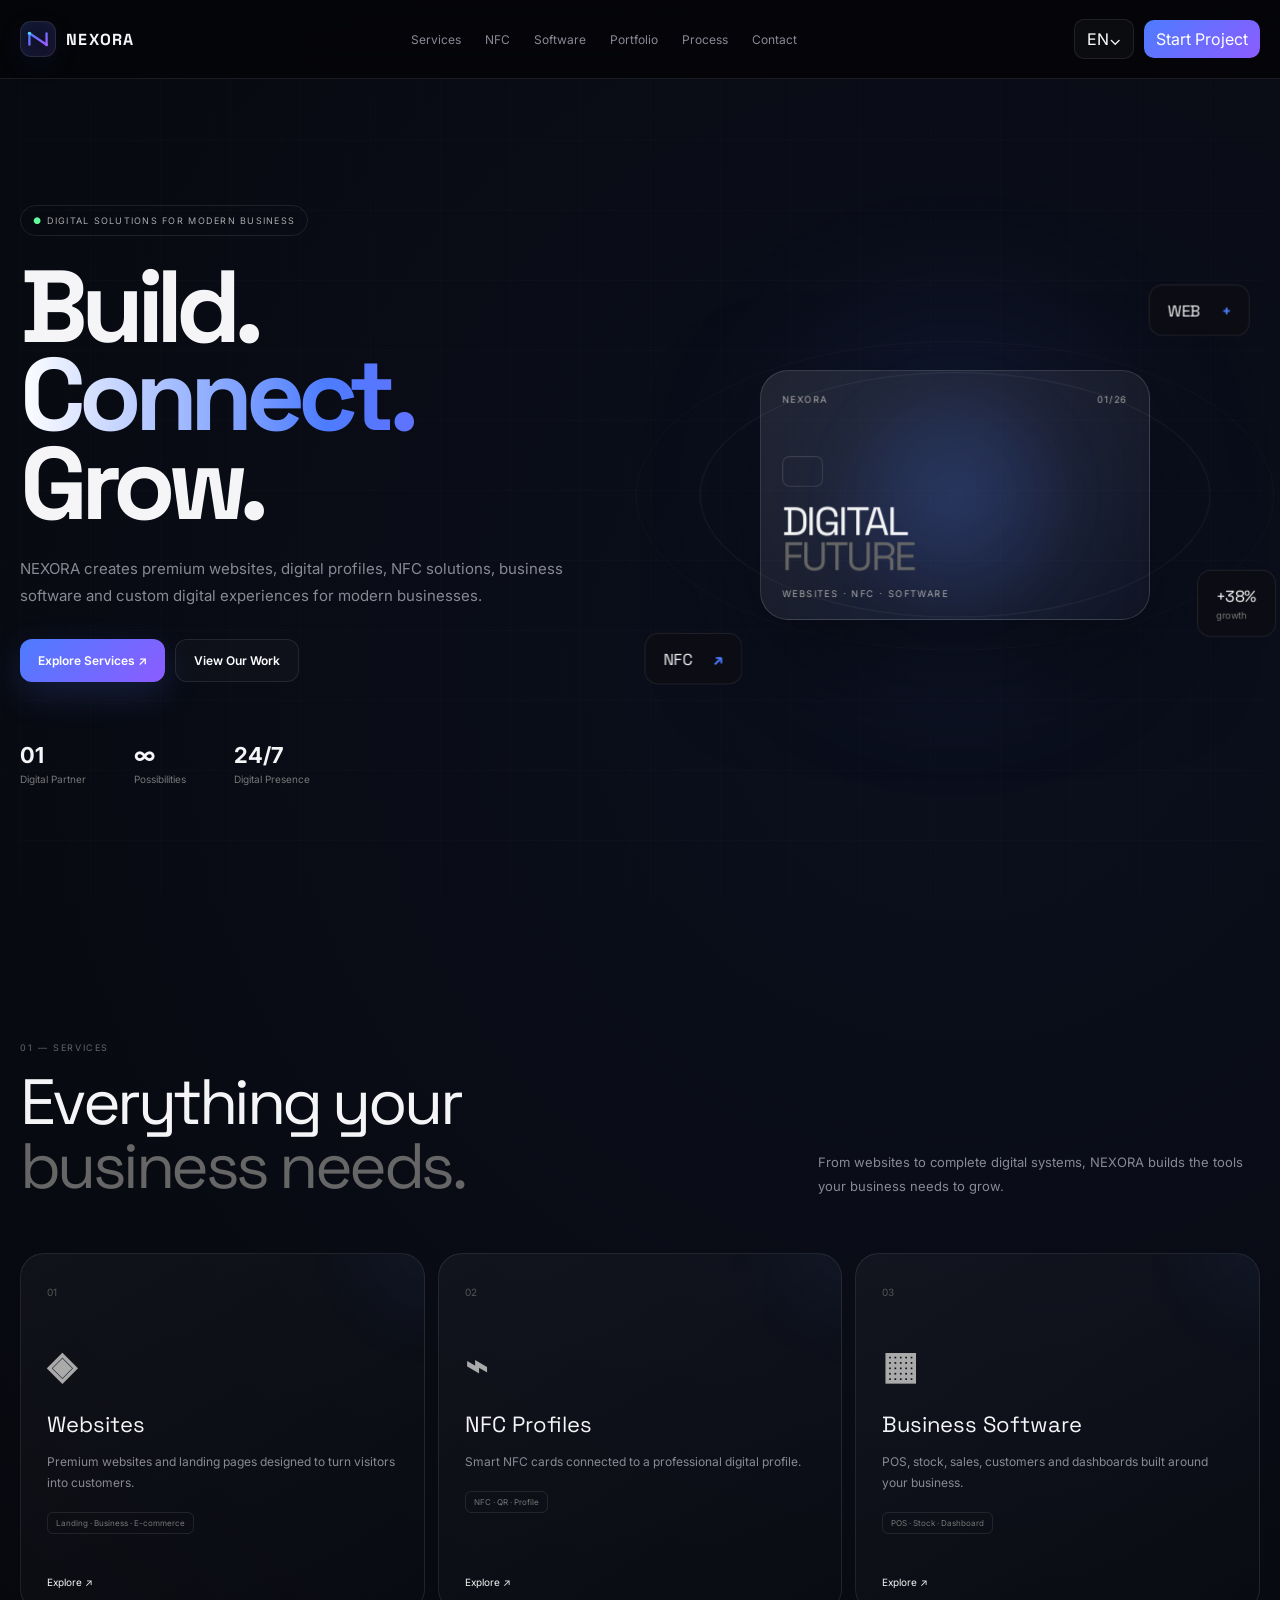
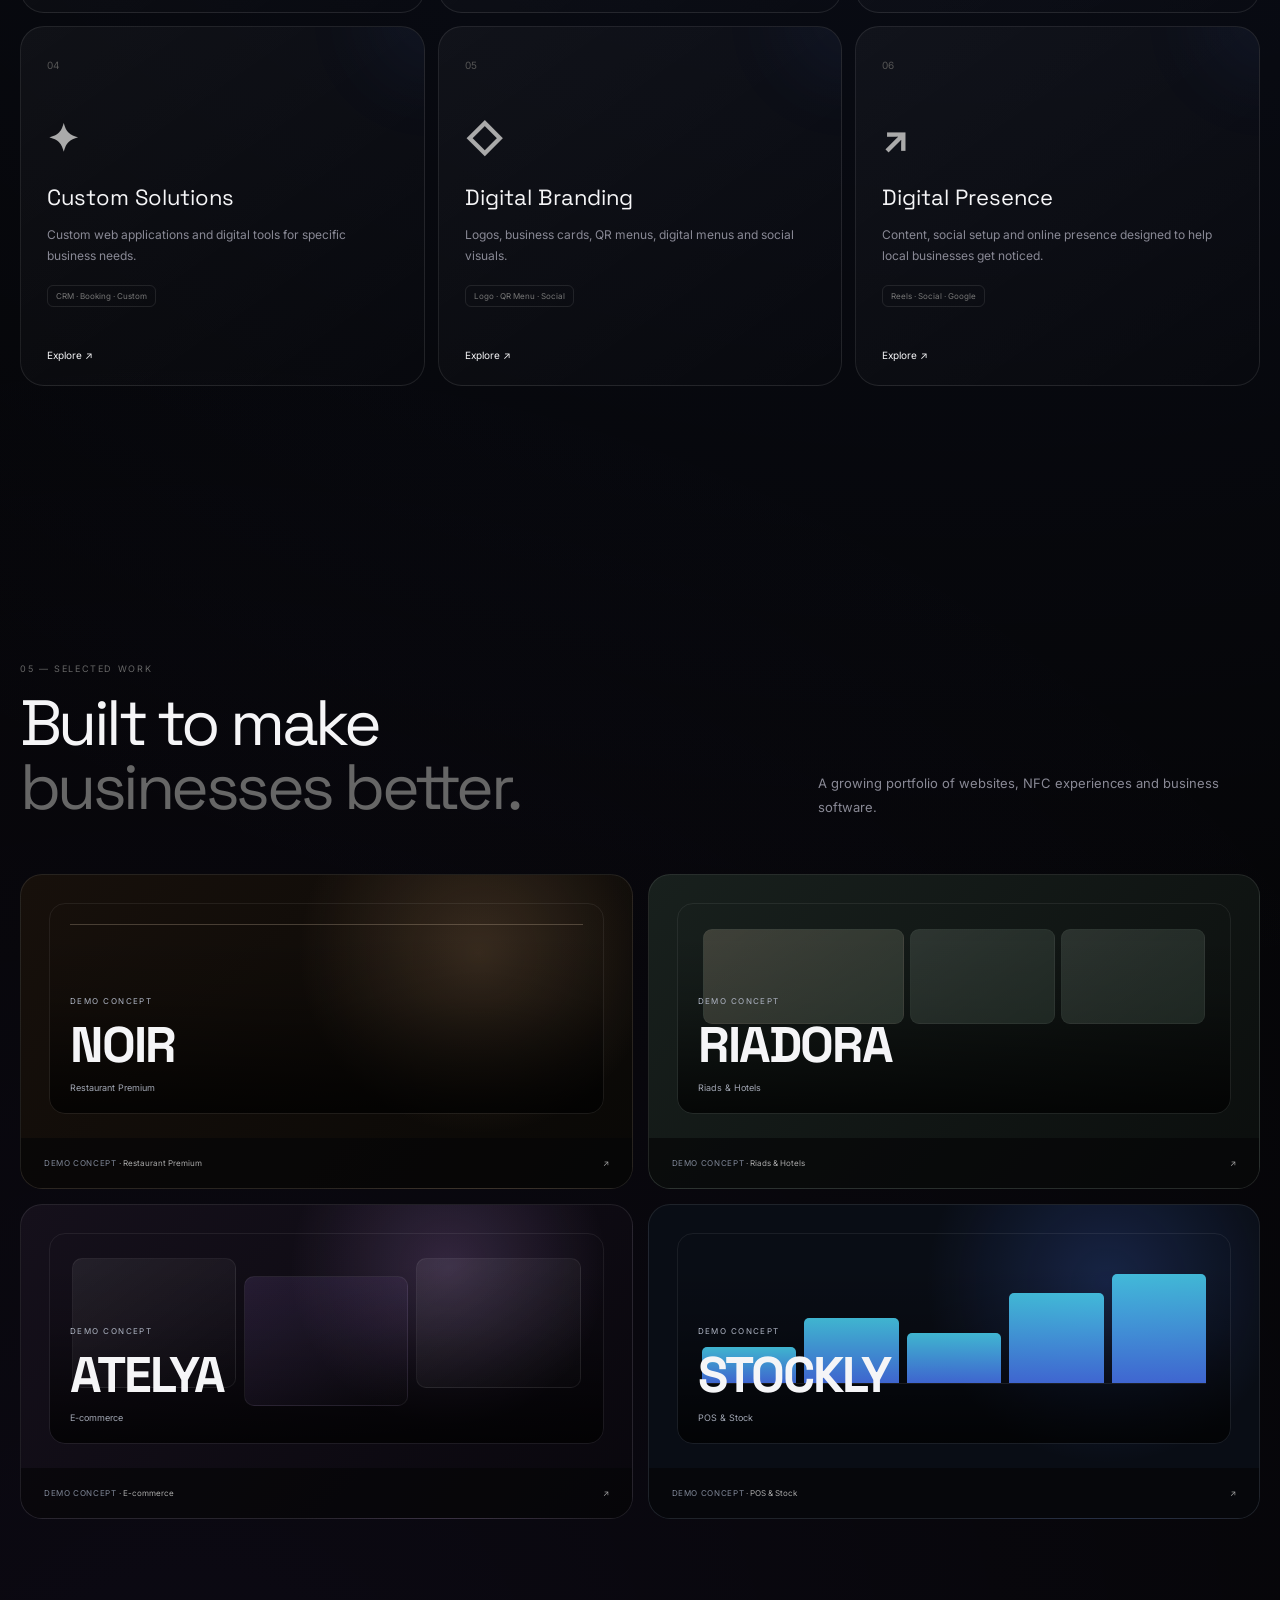
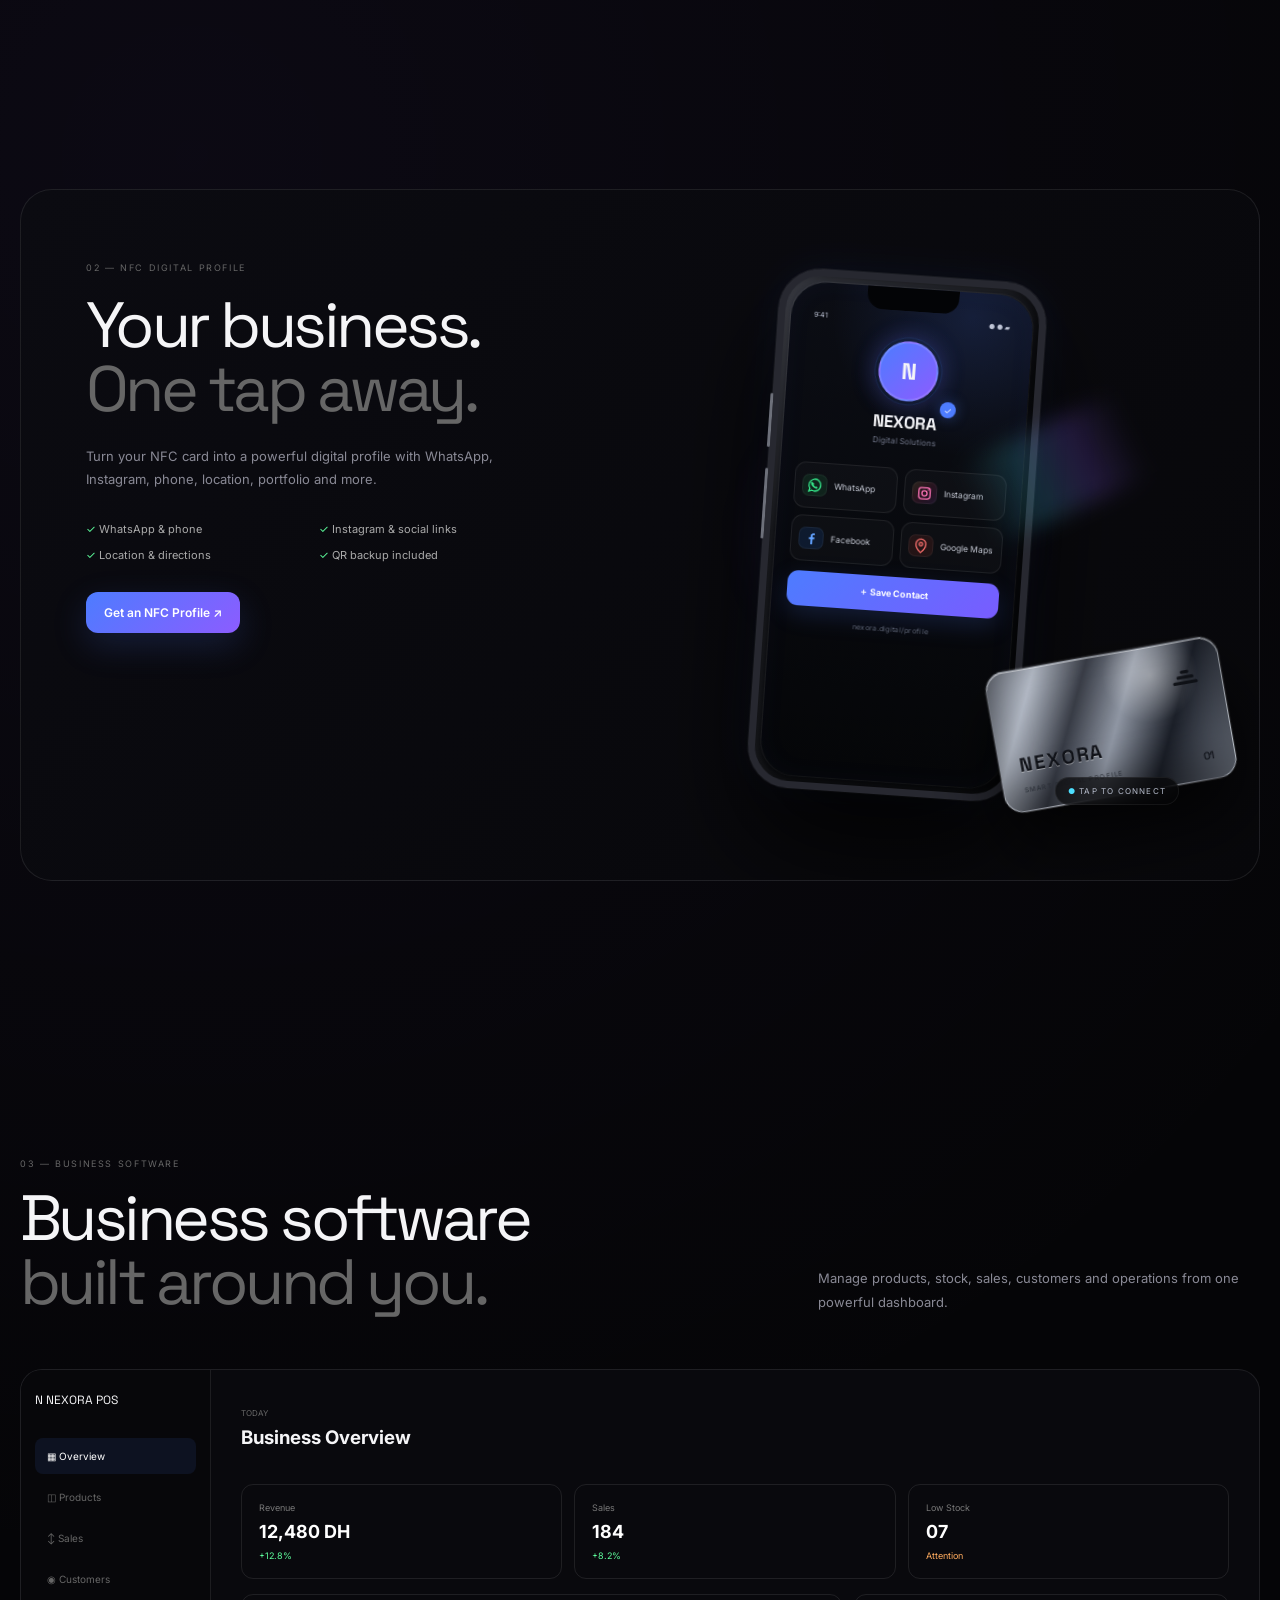
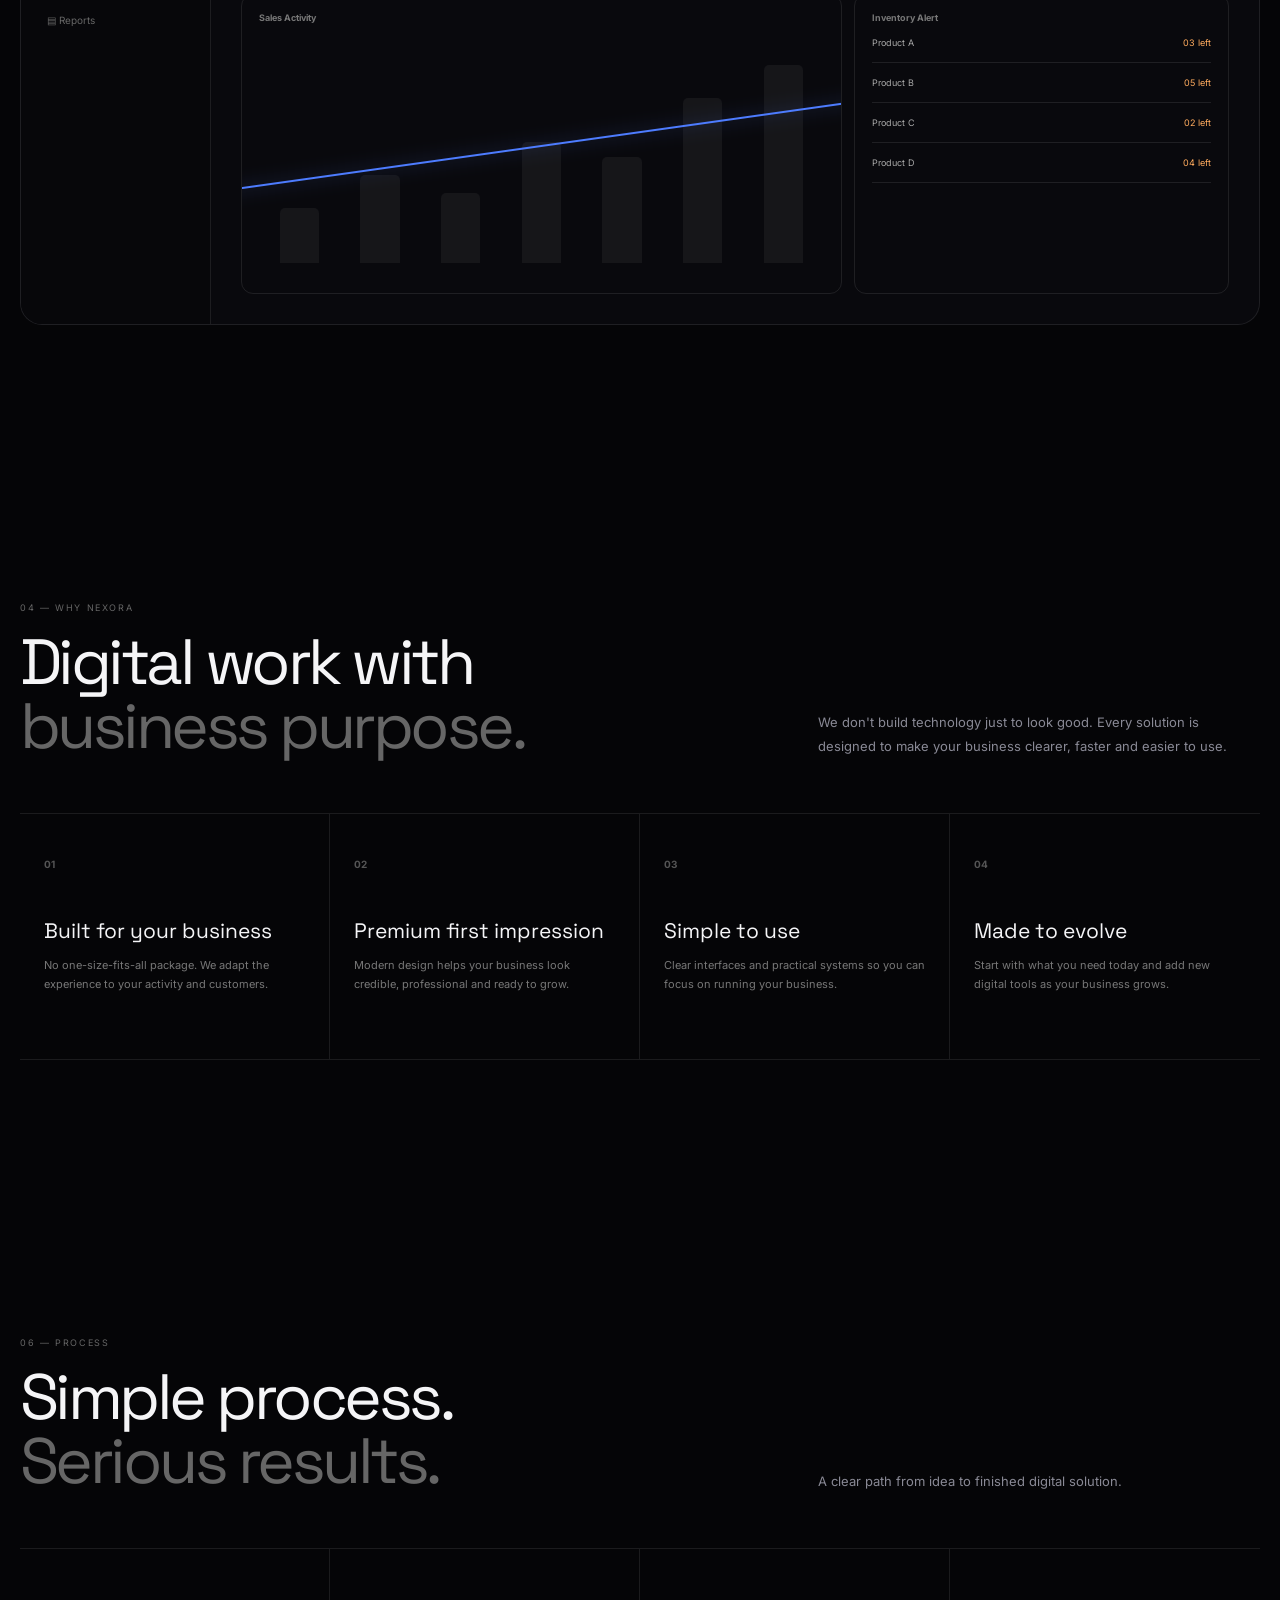
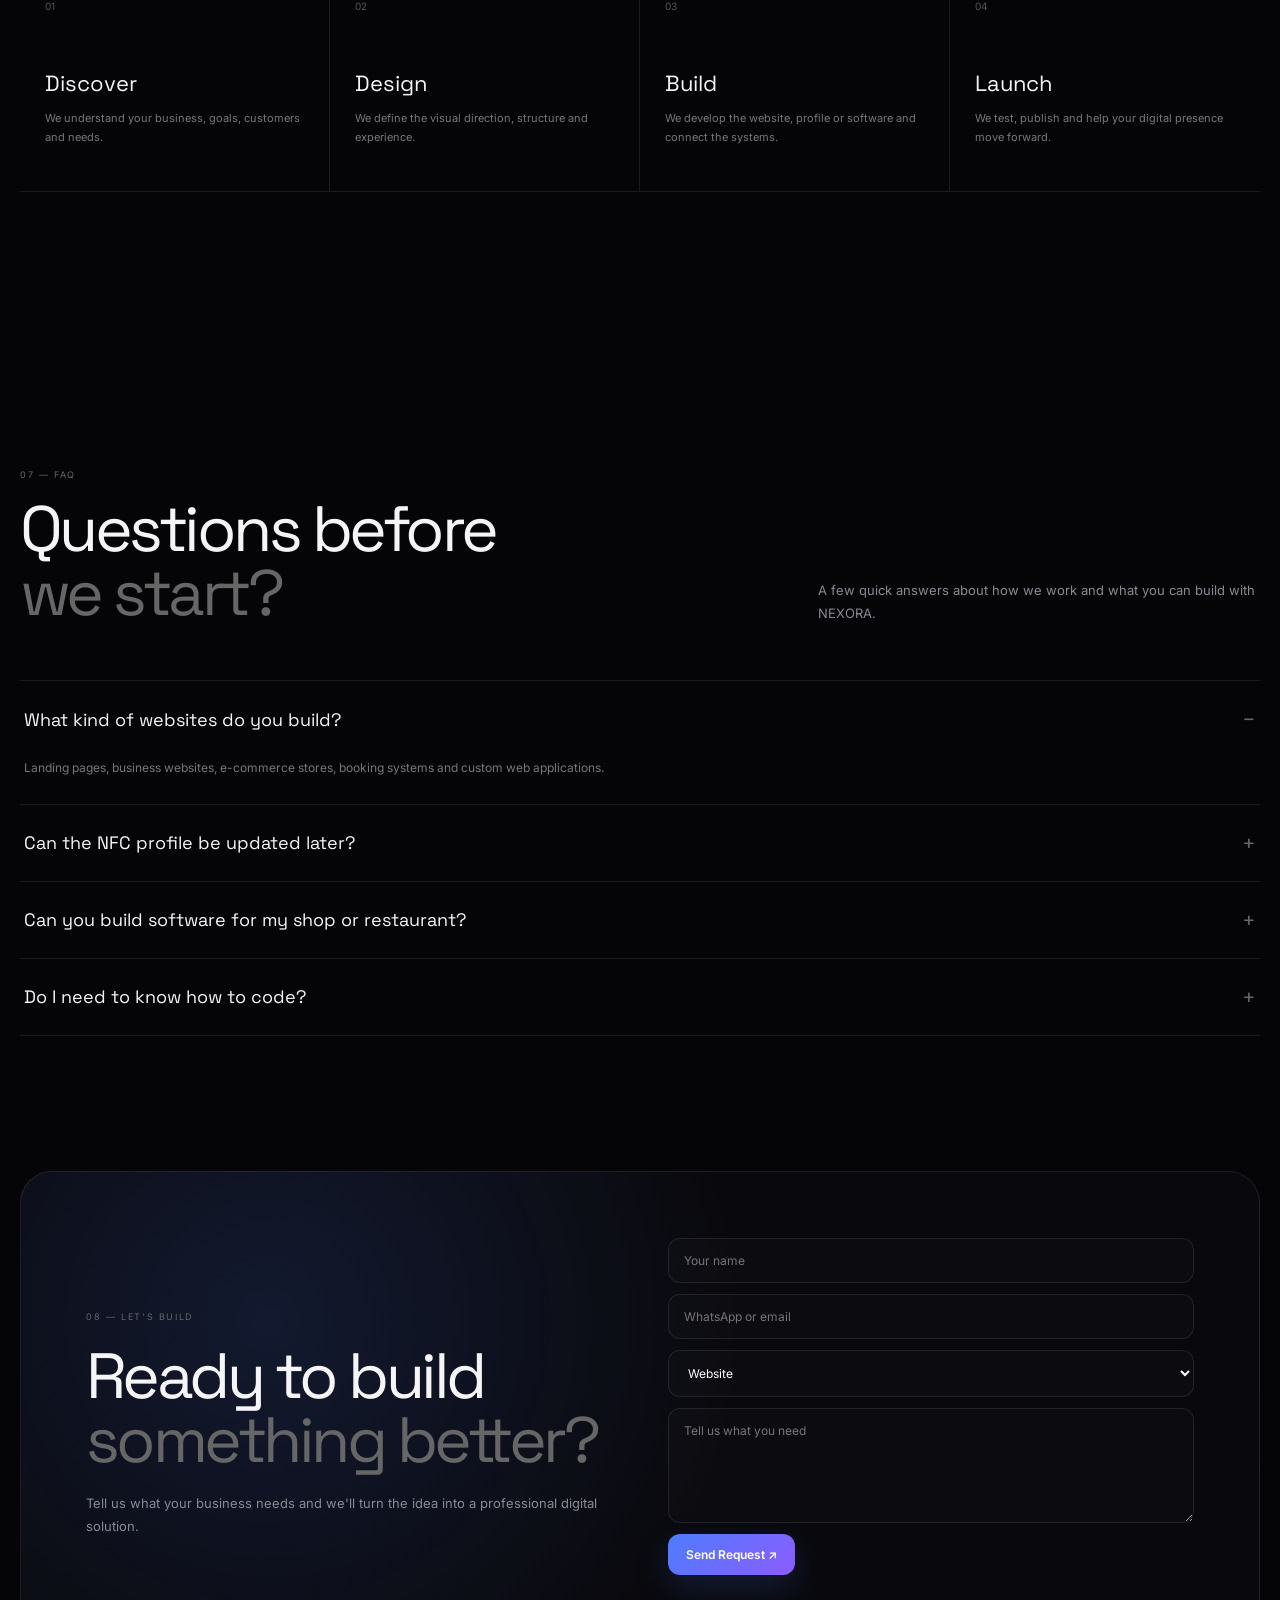
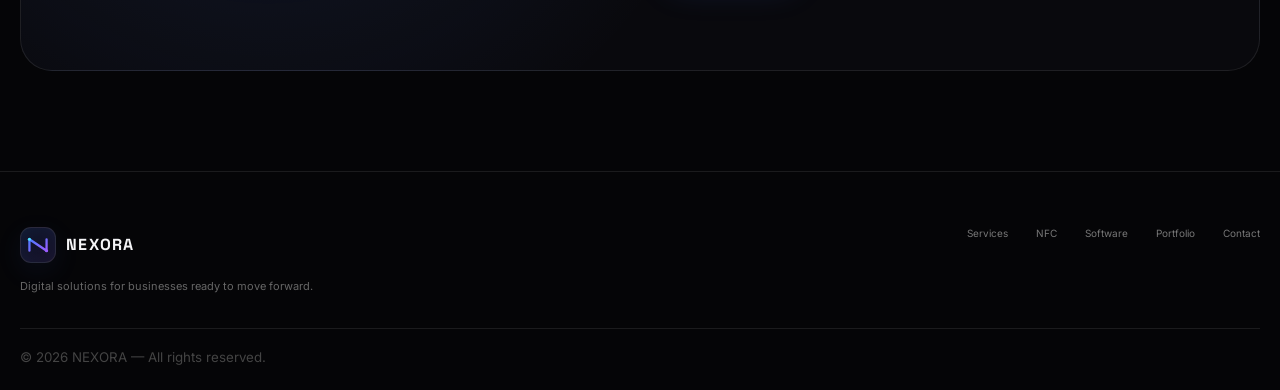
==== commit 349a0bf8: "Add files via upload" ====
--- a/index.html
+++ b/index.html
@@ -90,6 +90,16 @@
     </div>
   </section>
 
+  <section class="section" id="work">
+    <div class="heading reveal"><div><small data-i18n="work_label">05 — SELECTED CONCEPTS</small><h2 data-i18n="work_title">Selected digital<br><span>concepts & demos.</span></h2></div><p data-i18n="work_text">These portfolio visuals are demo concepts created to show the type of digital work NEXORA can deliver. They are not presented as client work.</p></div>
+    <div class="portfolio portfolio-four">
+      <article class="project concept-noir reveal"><div class="concept-screen"><small data-i18n="demo_label">DEMO CONCEPT</small><b>NOIR</b><span data-i18n="noir_sub">Restaurant Premium</span><div class="mock-nav"></div></div><footer><span><i data-i18n="demo_label">DEMO CONCEPT</i> · <span data-i18n="noir_sub">Restaurant Premium</span></span><span>↗</span></footer></article>
+      <article class="project concept-riad reveal"><div class="concept-screen"><small data-i18n="demo_label">DEMO CONCEPT</small><b>RIADORA</b><span data-i18n="riad_sub">Riads & Hotels</span><div class="mock-gallery"><i></i><i></i><i></i></div></div><footer><span><i data-i18n="demo_label">DEMO CONCEPT</i> · <span data-i18n="riad_sub">Riads & Hotels</span></span><span>↗</span></footer></article>
+      <article class="project concept-atelya reveal"><div class="concept-screen"><small data-i18n="demo_label">DEMO CONCEPT</small><b>ATELYA</b><span data-i18n="atelya_sub">E-commerce</span><div class="product-line"><i></i><i></i><i></i></div></div><footer><span><i data-i18n="demo_label">DEMO CONCEPT</i> · <span data-i18n="atelya_sub">E-commerce</span></span><span>↗</span></footer></article>
+      <article class="project concept-stockly reveal"><div class="concept-screen"><small data-i18n="demo_label">DEMO CONCEPT</small><b>STOCKLY</b><span data-i18n="stockly_sub">POS & Stock</span><div class="mini-chart"><i></i><i></i><i></i><i></i><i></i></div></div><footer><span><i data-i18n="demo_label">DEMO CONCEPT</i> · <span data-i18n="stockly_sub">POS & Stock</span></span><span>↗</span></footer></article>
+    </div>
+  </section>
+
   <section class="section" id="nfc">
     <div class="nfc-box nfc-premium">
       <div class="nfc-copy reveal">
@@ -109,7 +119,12 @@
           <div class="phone-screen">
             <div class="statusbar"><span>9:41</span><span>● ● ▰</span></div>
             <div class="profile-head"><div class="avatar">N</div><b>NEXORA</b><small data-i18n="profile_sub">Digital Solutions</small><span class="verified">✓</span></div>
-            <div class="profile-actions"><button class="social wa" type="button"><span>◉</span><em data-i18n="whats">WhatsApp</em></button><button class="social ig" type="button"><span>◎</span><em data-i18n="insta">Instagram</em></button><button class="social fb" type="button"><span>f</span><em data-i18n="facebook">Facebook</em></button><button class="social map" type="button"><span>⌖</span><em data-i18n="maps">Google Maps</em></button></div>
+            <div class="profile-actions">
+<button class="social wa" type="button" aria-label="WhatsApp"><span class="social-icon whatsapp-icon"><svg viewBox="0 0 24 24" aria-hidden="true"><path d="M20.5 11.4a8.3 8.3 0 0 1-12.2 7.3L4 20l1.4-4.1A8.3 8.3 0 1 1 20.5 11.4Z" fill="none" stroke="currentColor" stroke-width="1.8"/><path d="M9 8.2c.3-.4.6-.4.9-.1l1 1.4c.2.3.2.6 0 .9l-.6.6c.7 1.3 1.7 2.2 3 2.9l.6-.6c.3-.2.6-.2.9 0l1.4 1c.3.2.3.6.1.9-.5.7-1.2 1-2 .9-3.8-.5-7.2-3.9-7.7-7.7-.1-.8.2-1.5.9-2.1Z" fill="currentColor"/></svg></span><em data-i18n="whats">WhatsApp</em></button>
+<button class="social ig" type="button" aria-label="Instagram"><span class="social-icon instagram-icon"><svg viewBox="0 0 24 24" aria-hidden="true"><rect x="4" y="4" width="16" height="16" rx="4" fill="none" stroke="currentColor" stroke-width="1.8"/><circle cx="12" cy="12" r="3.6" fill="none" stroke="currentColor" stroke-width="1.8"/><circle cx="17.2" cy="6.9" r="1" fill="currentColor"/></svg></span><em data-i18n="insta">Instagram</em></button>
+<button class="social fb" type="button" aria-label="Facebook"><span class="social-icon facebook-icon"><svg viewBox="0 0 24 24" aria-hidden="true"><path d="M14 20v-7h2.4l.4-2.8H14V8.4c0-.8.2-1.3 1.4-1.3h1.5V4.6c-.3 0-1.1-.1-2.1-.1-2.1 0-3.5 1.3-3.5 3.6v2.1H9v2.8h2.3v7H14Z" fill="currentColor"/></svg></span><em data-i18n="facebook">Facebook</em></button>
+<button class="social map" type="button" aria-label="Google Maps"><span class="social-icon maps-icon"><svg viewBox="0 0 24 24" aria-hidden="true"><path d="M12 21s7-6.1 7-12A7 7 0 0 0 5 9c0 5.9 7 12 7 12Z" fill="none" stroke="currentColor" stroke-width="1.8"/><circle cx="12" cy="9" r="2.4" fill="none" stroke="currentColor" stroke-width="1.8"/></svg></span><em data-i18n="maps">Google Maps</em></button>
+</div>
             <button class="save-contact" type="button" data-i18n="save_contact">＋ Save Contact</button>
             <div class="profile-url">nexora.digital/profile</div>
           </div>
@@ -145,16 +160,6 @@
       <article class="why-card reveal"><b>02</b><h3 data-i18n="why2">Premium first impression</h3><p data-i18n="why2t">Modern design helps your business look credible, professional and ready to grow.</p></article>
       <article class="why-card reveal"><b>03</b><h3 data-i18n="why3">Simple to use</h3><p data-i18n="why3t">Clear interfaces and practical systems so you can focus on running your business.</p></article>
       <article class="why-card reveal"><b>04</b><h3 data-i18n="why4">Made to evolve</h3><p data-i18n="why4t">Start with what you need today and add new digital tools as your business grows.</p></article>
-    </div>
-  </section>
-
-  <section class="section" id="work">
-    <div class="heading reveal"><div><small data-i18n="work_label">05 — SELECTED CONCEPTS</small><h2 data-i18n="work_title">Selected digital<br><span>concepts & demos.</span></h2></div><p data-i18n="work_text">These portfolio visuals are demo concepts created to show the type of digital work NEXORA can deliver. They are not presented as client work.</p></div>
-    <div class="portfolio portfolio-four">
-      <article class="project concept-noir reveal"><div class="concept-screen"><small data-i18n="demo_label">DEMO CONCEPT</small><b>NOIR</b><span data-i18n="noir_sub">Restaurant Premium</span><div class="mock-nav"></div></div><footer><span><i data-i18n="demo_label">DEMO CONCEPT</i> · <span data-i18n="noir_sub">Restaurant Premium</span></span><span>↗</span></footer></article>
-      <article class="project concept-riad reveal"><div class="concept-screen"><small data-i18n="demo_label">DEMO CONCEPT</small><b>RIADORA</b><span data-i18n="riad_sub">Riads & Hotels</span><div class="mock-gallery"><i></i><i></i><i></i></div></div><footer><span><i data-i18n="demo_label">DEMO CONCEPT</i> · <span data-i18n="riad_sub">Riads & Hotels</span></span><span>↗</span></footer></article>
-      <article class="project concept-atelya reveal"><div class="concept-screen"><small data-i18n="demo_label">DEMO CONCEPT</small><b>ATELYA</b><span data-i18n="atelya_sub">E-commerce</span><div class="product-line"><i></i><i></i><i></i></div></div><footer><span><i data-i18n="demo_label">DEMO CONCEPT</i> · <span data-i18n="atelya_sub">E-commerce</span></span><span>↗</span></footer></article>
-      <article class="project concept-stockly reveal"><div class="concept-screen"><small data-i18n="demo_label">DEMO CONCEPT</small><b>STOCKLY</b><span data-i18n="stockly_sub">POS & Stock</span><div class="mini-chart"><i></i><i></i><i></i><i></i><i></i></div></div><footer><span><i data-i18n="demo_label">DEMO CONCEPT</i> · <span data-i18n="stockly_sub">POS & Stock</span></span><span>↗</span></footer></article>
     </div>
   </section>
 
--- a/style.css
+++ b/style.css
@@ -51,4 +51,36 @@
   *,*::before,*::after{scroll-behavior:auto!important;animation-duration:.001ms!important;animation-iteration-count:1!important;transition-duration:.001ms!important;}
   .main-card{transform:none!important;}
 }
-\n\n/* =========================================================\n   NEXORA V5 — PREMIUM BRAND / NFC / PORTFOLIO POLISH\n   ========================================================= */\n.logo{gap:9px;letter-spacing:.12em}.logo-mark{width:36px;height:36px;display:grid;place-items:center;border-radius:11px;background:linear-gradient(145deg,rgba(77,124,255,.14),rgba(140,92,255,.12));border:1px solid rgba(255,255,255,.1);box-shadow:inset 0 0 20px rgba(77,124,255,.08),0 8px 28px rgba(77,124,255,.08)}.logo-mark svg{width:30px;height:30px;display:block}.logo:hover .logo-mark{box-shadow:inset 0 0 20px rgba(77,124,255,.14),0 0 28px rgba(77,124,255,.18)}\n.nfc-premium{position:relative}.nfc-demo{perspective:1200px;isolation:isolate}.nfc-glow{position:absolute;width:320px;height:320px;border-radius:50%;background:radial-gradient(circle,rgba(77,124,255,.28),rgba(140,92,255,.12) 35%,transparent 70%);filter:blur(18px);opacity:.8}.realistic-phone{position:relative;width:268px;height:520px;padding:0;transform:translate3d(10px,0,0) rotateY(var(--phone-ry,0deg)) rotateX(var(--phone-rx,0deg)) rotate(4deg);transform-style:preserve-3d;border:7px solid #272830;border-radius:42px;background:linear-gradient(145deg,#30323a,#0b0c10 38%,#050608);box-shadow:inset -5px 0 8px #0008,inset 4px 0 8px #ffffff12,0 45px 90px #000d,0 0 0 1px #ffffff12;transition:transform .25s ease}.realistic-phone:after{content:"";position:absolute;inset:5px;border-radius:35px;box-shadow:inset 0 0 0 1px #ffffff0b;pointer-events:none}.phone-side{position:absolute;left:-9px;top:120px;width:3px;height:54px;border-radius:3px;background:#6d707a;box-shadow:0 75px 0 #6d707a,0 92px 0 #6d707a}.notch{z-index:4;top:6px;background:#030406;width:92px;height:23px;border-radius:0 0 16px 16px}.phone-screen{position:absolute;inset:6px;border-radius:35px;background:radial-gradient(circle at 75% 5%,rgba(77,124,255,.16),transparent 28%),linear-gradient(180deg,#0b0d14,#050608);padding:28px 15px 16px;overflow:hidden}.statusbar{display:flex;justify-content:space-between;color:#bfc5d6;font-size:7px;padding:0 8px 12px}.profile-head{position:relative;text-align:center;padding-top:4px}.avatar{width:60px;height:60px;border:2px solid #ffffff22;box-shadow:0 0 28px rgba(77,124,255,.28);background:linear-gradient(135deg,#4d7cff,#8c5cff);font-family:"Space Grotesk",sans-serif}.profile-head>b{display:block;font:700 17px "Space Grotesk",sans-serif;margin-top:10px}.profile-head>small{display:block;color:#72788b;font-size:8px;margin-top:3px}.verified{position:absolute;right:56px;top:62px;width:16px;height:16px;border-radius:50%;display:grid;place-items:center;background:#4d7cff;font-size:9px;box-shadow:0 0 14px #4d7cff66}.profile-actions{display:grid;grid-template-columns:1fr 1fr;gap:7px;margin-top:22px}.social{border:1px solid #ffffff12;background:#ffffff06;color:#fff;border-radius:11px;padding:11px 7px;display:flex;align-items:center;gap:7px;font-size:8px;transition:.25s}.social span{width:22px;height:22px;display:grid;place-items:center;border-radius:7px;background:#ffffff0c;font-weight:700}.social em{font-style:normal;color:#c5c9d4}.social:hover{transform:translateY(-2px);border-color:#4d7cff55;background:#ffffff0b}.save-contact{width:100%;margin-top:10px;border:0;border-radius:11px;padding:11px;background:linear-gradient(135deg,#4d7cff,#795cff);color:#fff;font-size:9px;font-weight:700;box-shadow:0 8px 24px rgba(77,124,255,.18)}.profile-url{margin-top:13px;color:#5f6677;font-size:7px;letter-spacing:.04em}.metal-card{right:4px;bottom:58px;width:236px;height:142px;border-radius:18px;padding:18px;transform:rotateY(var(--card-ry,0deg)) rotateX(var(--card-rx,0deg)) rotate(-11deg) translateZ(70px);transform-style:preserve-3d;background:linear-gradient(115deg,#555a65 0%,#aeb5c1 17%,#333741 35%,#8f96a3 52%,#1b1f28 72%,#747b88 100%);border:1px solid #e6e9ee55;box-shadow:0 35px 70px #000c,0 0 0 1px #ffffff18,inset 0 1px 0 #ffffff80,inset 0 -18px 35px #0005;overflow:hidden;transition:transform .2s ease}.metal-card:before{content:"";position:absolute;inset:0;background:linear-gradient(125deg,transparent 20%,rgba(255,255,255,.42) 38%,transparent 48%);transform:translateX(-120%);animation:metalSheen 5.5s ease-in-out infinite}.card-sheen{position:absolute;inset:0;background:radial-gradient(circle at 70% 20%,#fff5,transparent 24%),linear-gradient(135deg,#ffffff10,transparent 55%);mix-blend-mode:screen}.nfc-symbol{position:absolute;right:18px;top:18px;width:30px;height:30px;display:flex;align-items:center;justify-content:center;gap:2px;transform:rotate(90deg);opacity:.9}.nfc-symbol span{display:block;width:3px;border-radius:3px;background:#0c0e13}.nfc-symbol span:nth-child(1){height:8px}.nfc-symbol span:nth-child(2){height:16px}.nfc-symbol span:nth-child(3){height:23px}.metal-card>b{position:absolute;left:18px;bottom:31px;font:700 18px "Space Grotesk",sans-serif;color:#101218;letter-spacing:.1em;text-shadow:0 1px #ffffff66}.metal-card>small{position:absolute;left:19px;bottom:16px;color:#272b33;font-size:6px;letter-spacing:.16em}.metal-card>strong{position:absolute;right:18px;bottom:15px;color:#171a21;font:700 10px "Space Grotesk",sans-serif}.tap-beam{position:absolute;width:170px;height:90px;right:55px;top:170px;background:linear-gradient(90deg,transparent,rgba(77,223,255,.18),rgba(140,92,255,.2),transparent);filter:blur(10px);transform:rotate(-25deg);animation:tapBeam 2.8s ease-in-out infinite}.nfc-demo>label{top:auto;right:15px;bottom:18px;padding:8px 12px;border:1px solid #ffffff10;border-radius:99px;background:#050507aa;backdrop-filter:blur(10px);color:#b5bbca;z-index:8}.nfc-demo>label:first-letter{color:var(--cyan)}\n@keyframes metalSheen{0%,42%{transform:translateX(-120%)}62%,100%{transform:translateX(120%)}}@keyframes tapBeam{0%,100%{opacity:.2;transform:translate(-15px,-5px) rotate(-25deg)}50%{opacity:.8;transform:translate(10px,6px) rotate(-25deg)}}\n.portfolio-four{grid-template-columns:repeat(2,1fr)}.portfolio-four .project{min-height:330px}.concept-screen{position:absolute;inset:28px 28px 74px;border:1px solid #ffffff12;border-radius:16px;padding:20px;overflow:hidden;display:flex;flex-direction:column;justify-content:flex-end}.concept-screen:before{content:"";position:absolute;inset:0;background:linear-gradient(180deg,transparent 15%,rgba(0,0,0,.15) 45%,rgba(0,0,0,.75));pointer-events:none}.concept-screen small,.concept-screen b,.concept-screen>span{position:relative;z-index:2}.concept-screen small{font-size:8px;letter-spacing:.18em;color:#aeb4c3}.concept-screen b{font:700 clamp(30px,4vw,50px) "Space Grotesk",sans-serif;letter-spacing:-.04em;margin-top:7px}.concept-screen>span{font-size:9px;color:#a2a7b4;margin-top:5px}.concept-noir{background:radial-gradient(circle at 75% 25%,#8b6a4b55,transparent 35%),linear-gradient(135deg,#17100b,#090806)}.concept-screen .mock-nav{position:absolute;left:20px;right:20px;top:20px;height:1px;background:#d9c2a744}.concept-riad{background:linear-gradient(135deg,#18201d,#0b0e0d)}.mock-gallery{position:absolute;inset:25px 25px auto;height:95px;display:grid;grid-template-columns:1.4fr 1fr 1fr;gap:6px;opacity:.65}.mock-gallery i{border-radius:9px;background:linear-gradient(145deg,#8c9b8f55,#29352e);border:1px solid #ffffff10}.mock-gallery i:first-child{background:linear-gradient(145deg,#d4c1a755,#38443b)}.concept-atelya{background:radial-gradient(circle at 70% 20%,#d5a0ff2e,transparent 32%),linear-gradient(135deg,#15101b,#09070d)}.product-line{position:absolute;top:24px;left:22px;right:22px;display:flex;gap:8px}.product-line i{height:130px;flex:1;border-radius:10px;background:linear-gradient(145deg,#ffffff12,#ffffff03);border:1px solid #ffffff10}.product-line i:nth-child(2){transform:translateY(18px);background:linear-gradient(145deg,#b888ff20,#ffffff03)}.concept-stockly{background:radial-gradient(circle at 75% 25%,#4d7cff35,transparent 35%),#090d15}.mini-chart{position:absolute;top:30px;left:24px;right:24px;height:120px;display:flex;align-items:end;gap:8px;border-bottom:1px solid #ffffff15}.mini-chart i{flex:1;border-radius:5px 5px 0 0;background:linear-gradient(180deg,#4ddfff,#4d7cff);height:var(--h,50%);opacity:.8}.mini-chart i:nth-child(1){height:30%}.mini-chart i:nth-child(2){height:55%}.mini-chart i:nth-child(3){height:42%}.mini-chart i:nth-child(4){height:76%}.mini-chart i:nth-child(5){height:92%}.portfolio-four .project>footer{font-size:8px}.portfolio-four .project>footer i{font-style:normal;color:#7f8797;letter-spacing:.08em}\nhtml[dir="rtl"] .nav-links{direction:rtl}html[dir="rtl"] .profile-actions,html[dir="rtl"] .statusbar{direction:ltr}html[dir="rtl"] .nfc-demo>label{right:auto;left:15px}html[dir="rtl"] .service>a{left:auto;right:26px}html[dir="rtl"] .language-menu{right:auto;left:0}.language-menu button{text-align:inherit}\n@media(max-width:680px){.logo-mark{width:33px;height:33px}.nfc-demo{min-height:540px;transform:none;margin:0;width:100%;overflow:visible}.realistic-phone{width:226px;height:450px;transform:rotate(3deg) scale(.88)}.metal-card{width:205px;height:123px;right:-4px;bottom:58px;transform:rotate(-9deg) scale(.9)}.tap-beam{right:45px;top:190px}.nfc-demo>label{right:50%;transform:translateX(50%);bottom:0;white-space:nowrap}.portfolio-four{grid-template-columns:1fr}.portfolio-four .project{min-height:290px}.concept-screen{inset:22px 22px 65px}.concept-screen b{font-size:34px}}\n@media(prefers-reduced-motion:reduce){.metal-card,.realistic-phone{transition:none!important}.metal-card:before,.tap-beam{animation:none!important}}\n+\n\n/* =========================================================\n   NEXORA V5 — PREMIUM BRAND / NFC / PORTFOLIO POLISH\n   ========================================================= */\n.logo{gap:9px;letter-spacing:.12em}.logo-mark{width:36px;height:36px;display:grid;place-items:center;border-radius:11px;background:linear-gradient(145deg,rgba(77,124,255,.14),rgba(140,92,255,.12));border:1px solid rgba(255,255,255,.1);box-shadow:inset 0 0 20px rgba(77,124,255,.08),0 8px 28px rgba(77,124,255,.08)}.logo-mark svg{width:30px;height:30px;display:block}.logo:hover .logo-mark{box-shadow:inset 0 0 20px rgba(77,124,255,.14),0 0 28px rgba(77,124,255,.18)}\n.nfc-premium{position:relative}.nfc-demo{perspective:1200px;isolation:isolate}.nfc-glow{position:absolute;width:320px;height:320px;border-radius:50%;background:radial-gradient(circle,rgba(77,124,255,.28),rgba(140,92,255,.12) 35%,transparent 70%);filter:blur(18px);opacity:.8}.realistic-phone{position:relative;width:268px;height:520px;padding:0;transform:translate3d(10px,0,0) rotateY(var(--phone-ry,0deg)) rotateX(var(--phone-rx,0deg)) rotate(4deg);transform-style:preserve-3d;border:7px solid #272830;border-radius:42px;background:linear-gradient(145deg,#30323a,#0b0c10 38%,#050608);box-shadow:inset -5px 0 8px #0008,inset 4px 0 8px #ffffff12,0 45px 90px #000d,0 0 0 1px #ffffff12;transition:transform .25s ease}.realistic-phone:after{content:"";position:absolute;inset:5px;border-radius:35px;box-shadow:inset 0 0 0 1px #ffffff0b;pointer-events:none}.phone-side{position:absolute;left:-9px;top:120px;width:3px;height:54px;border-radius:3px;background:#6d707a;box-shadow:0 75px 0 #6d707a,0 92px 0 #6d707a}.notch{z-index:4;top:6px;background:#030406;width:92px;height:23px;border-radius:0 0 16px 16px}.phone-screen{position:absolute;inset:6px;border-radius:35px;background:radial-gradient(circle at 75% 5%,rgba(77,124,255,.16),transparent 28%),linear-gradient(180deg,#0b0d14,#050608);padding:28px 15px 16px;overflow:hidden}.statusbar{display:flex;justify-content:space-between;color:#bfc5d6;font-size:7px;padding:0 8px 12px}.profile-head{position:relative;text-align:center;padding-top:4px}.avatar{width:60px;height:60px;border:2px solid #ffffff22;box-shadow:0 0 28px rgba(77,124,255,.28);background:linear-gradient(135deg,#4d7cff,#8c5cff);font-family:"Space Grotesk",sans-serif}.profile-head>b{display:block;font:700 17px "Space Grotesk",sans-serif;margin-top:10px}.profile-head>small{display:block;color:#72788b;font-size:8px;margin-top:3px}.verified{position:absolute;right:56px;top:62px;width:16px;height:16px;border-radius:50%;display:grid;place-items:center;background:#4d7cff;font-size:9px;box-shadow:0 0 14px #4d7cff66}.profile-actions{display:grid;grid-template-columns:1fr 1fr;gap:7px;margin-top:22px}.social{border:1px solid #ffffff12;background:#ffffff06;color:#fff;border-radius:11px;padding:11px 7px;display:flex;align-items:center;gap:7px;font-size:8px;transition:.25s}.social span{width:22px;height:22px;display:grid;place-items:center;border-radius:7px;background:#ffffff0c;font-weight:700}.social em{font-style:normal;color:#c5c9d4}.social:hover{transform:translateY(-2px);border-color:#4d7cff55;background:#ffffff0b}.save-contact{width:100%;margin-top:10px;border:0;border-radius:11px;padding:11px;background:linear-gradient(135deg,#4d7cff,#795cff);color:#fff;font-size:9px;font-weight:700;box-shadow:0 8px 24px rgba(77,124,255,.18)}.profile-url{margin-top:13px;color:#5f6677;font-size:7px;letter-spacing:.04em}.metal-card{right:4px;bottom:58px;width:236px;height:142px;border-radius:18px;padding:18px;transform:rotateY(var(--card-ry,0deg)) rotateX(var(--card-rx,0deg)) rotate(-11deg) translateZ(70px);transform-style:preserve-3d;background:linear-gradient(115deg,#555a65 0%,#aeb5c1 17%,#333741 35%,#8f96a3 52%,#1b1f28 72%,#747b88 100%);border:1px solid #e6e9ee55;box-shadow:0 35px 70px #000c,0 0 0 1px #ffffff18,inset 0 1px 0 #ffffff80,inset 0 -18px 35px #0005;overflow:hidden;transition:transform .2s ease}.metal-card:before{content:"";position:absolute;inset:0;background:linear-gradient(125deg,transparent 20%,rgba(255,255,255,.42) 38%,transparent 48%);transform:translateX(-120%);animation:metalSheen 5.5s ease-in-out infinite}.card-sheen{position:absolute;inset:0;background:radial-gradient(circle at 70% 20%,#fff5,transparent 24%),linear-gradient(135deg,#ffffff10,transparent 55%);mix-blend-mode:screen}.nfc-symbol{position:absolute;right:18px;top:18px;width:30px;height:30px;display:flex;align-items:center;justify-content:center;gap:2px;transform:rotate(90deg);opacity:.9}.nfc-symbol span{display:block;width:3px;border-radius:3px;background:#0c0e13}.nfc-symbol span:nth-child(1){height:8px}.nfc-symbol span:nth-child(2){height:16px}.nfc-symbol span:nth-child(3){height:23px}.metal-card>b{position:absolute;left:18px;bottom:31px;font:700 18px "Space Grotesk",sans-serif;color:#101218;letter-spacing:.1em;text-shadow:0 1px #ffffff66}.metal-card>small{position:absolute;left:19px;bottom:16px;color:#272b33;font-size:6px;letter-spacing:.16em}.metal-card>strong{position:absolute;right:18px;bottom:15px;color:#171a21;font:700 10px "Space Grotesk",sans-serif}.tap-beam{position:absolute;width:170px;height:90px;right:55px;top:170px;background:linear-gradient(90deg,transparent,rgba(77,223,255,.18),rgba(140,92,255,.2),transparent);filter:blur(10px);transform:rotate(-25deg);animation:tapBeam 2.8s ease-in-out infinite}.nfc-demo>label{top:auto;right:15px;bottom:18px;padding:8px 12px;border:1px solid #ffffff10;border-radius:99px;background:#050507aa;backdrop-filter:blur(10px);color:#b5bbca;z-index:8}.nfc-demo>label:first-letter{color:var(--cyan)}\n@keyframes metalSheen{0%,42%{transform:translateX(-120%)}62%,100%{transform:translateX(120%)}}@keyframes tapBeam{0%,100%{opacity:.2;transform:translate(-15px,-5px) rotate(-25deg)}50%{opacity:.8;transform:translate(10px,6px) rotate(-25deg)}}\n.portfolio-four{grid-template-columns:repeat(2,1fr)}.portfolio-four .project{min-height:330px}.concept-screen{position:absolute;inset:28px 28px 74px;border:1px solid #ffffff12;border-radius:16px;padding:20px;overflow:hidden;display:flex;flex-direction:column;justify-content:flex-end}.concept-screen:before{content:"";position:absolute;inset:0;background:linear-gradient(180deg,transparent 15%,rgba(0,0,0,.15) 45%,rgba(0,0,0,.75));pointer-events:none}.concept-screen small,.concept-screen b,.concept-screen>span{position:relative;z-index:2}.concept-screen small{font-size:8px;letter-spacing:.18em;color:#aeb4c3}.concept-screen b{font:700 clamp(30px,4vw,50px) "Space Grotesk",sans-serif;letter-spacing:-.04em;margin-top:7px}.concept-screen>span{font-size:9px;color:#a2a7b4;margin-top:5px}.concept-noir{background:radial-gradient(circle at 75% 25%,#8b6a4b55,transparent 35%),linear-gradient(135deg,#17100b,#090806)}.concept-screen .mock-nav{position:absolute;left:20px;right:20px;top:20px;height:1px;background:#d9c2a744}.concept-riad{background:linear-gradient(135deg,#18201d,#0b0e0d)}.mock-gallery{position:absolute;inset:25px 25px auto;height:95px;display:grid;grid-template-columns:1.4fr 1fr 1fr;gap:6px;opacity:.65}.mock-gallery i{border-radius:9px;background:linear-gradient(145deg,#8c9b8f55,#29352e);border:1px solid #ffffff10}.mock-gallery i:first-child{background:linear-gradient(145deg,#d4c1a755,#38443b)}.concept-atelya{background:radial-gradient(circle at 70% 20%,#d5a0ff2e,transparent 32%),linear-gradient(135deg,#15101b,#09070d)}.product-line{position:absolute;top:24px;left:22px;right:22px;display:flex;gap:8px}.product-line i{height:130px;flex:1;border-radius:10px;background:linear-gradient(145deg,#ffffff12,#ffffff03);border:1px solid #ffffff10}.product-line i:nth-child(2){transform:translateY(18px);background:linear-gradient(145deg,#b888ff20,#ffffff03)}.concept-stockly{background:radial-gradient(circle at 75% 25%,#4d7cff35,transparent 35%),#090d15}.mini-chart{position:absolute;top:30px;left:24px;right:24px;height:120px;display:flex;align-items:end;gap:8px;border-bottom:1px solid #ffffff15}.mini-chart i{flex:1;border-radius:5px 5px 0 0;background:linear-gradient(180deg,#4ddfff,#4d7cff);height:var(--h,50%);opacity:.8}.mini-chart i:nth-child(1){height:30%}.mini-chart i:nth-child(2){height:55%}.mini-chart i:nth-child(3){height:42%}.mini-chart i:nth-child(4){height:76%}.mini-chart i:nth-child(5){height:92%}.portfolio-four .project>footer{font-size:8px}.portfolio-four .project>footer i{font-style:normal;color:#7f8797;letter-spacing:.08em}\nhtml[dir="rtl"] .nav-links{direction:rtl}html[dir="rtl"] .profile-actions,html[dir="rtl"] .statusbar{direction:ltr}html[dir="rtl"] .nfc-demo>label{right:auto;left:15px}html[dir="rtl"] .service>a{left:auto;right:26px}html[dir="rtl"] .language-menu{right:auto;left:0}.language-menu button{text-align:inherit}\n@media(max-width:680px){.logo-mark{width:33px;height:33px}.nfc-demo{min-height:540px;transform:none;margin:0;width:100%;overflow:visible}.realistic-phone{width:226px;height:450px;transform:rotate(3deg) scale(.88)}.metal-card{width:205px;height:123px;right:-4px;bottom:58px;transform:rotate(-9deg) scale(.9)}.tap-beam{right:45px;top:190px}.nfc-demo>label{right:50%;transform:translateX(50%);bottom:0;white-space:nowrap}.portfolio-four{grid-template-columns:1fr}.portfolio-four .project{min-height:290px}.concept-screen{inset:22px 22px 65px}.concept-screen b{font-size:34px}}\n@media(prefers-reduced-motion:reduce){.metal-card,.realistic-phone{transition:none!important}.metal-card:before,.tap-beam{animation:none!important}}\n
+/* =========================================================
+   NEXORA V6 — MOBILE NFC PROFILE + EARLY PORTFOLIO POLISH
+   ========================================================= */
+.profile-actions .social{min-height:48px;padding:8px 8px;gap:8px;justify-content:flex-start}
+.social-icon{width:25px;height:25px;min-width:25px;display:grid;place-items:center;border-radius:8px;background:rgba(255,255,255,.055);color:#dce2ef;box-shadow:inset 0 0 0 1px rgba(255,255,255,.05)}
+.social-icon svg{width:17px;height:17px;display:block}
+.social.wa .social-icon{color:#35e88b;background:rgba(37,211,102,.10)}
+.social.ig .social-icon{color:#ff74b8;background:linear-gradient(135deg,rgba(255,190,92,.12),rgba(225,48,108,.12),rgba(131,58,180,.14))}
+.social.fb .social-icon{color:#62a2ff;background:rgba(24,119,242,.12)}
+.social.map .social-icon{color:#ff716f;background:rgba(234,67,53,.10)}
+.social em{font-size:8.5px;white-space:nowrap}
+.profile-head .avatar{position:relative}
+.profile-head .avatar:after{content:"";position:absolute;inset:-6px;border-radius:50%;border:1px solid rgba(77,124,255,.16);box-shadow:0 0 24px rgba(140,92,255,.12)}
+.realistic-phone{box-shadow:inset -5px 0 8px #0008,inset 4px 0 8px #ffffff12,0 55px 110px #000d,0 0 0 1px #ffffff12,0 0 45px rgba(77,124,255,.08)}
+.phone-screen{box-shadow:inset 0 0 28px rgba(77,124,255,.035)}
+.nfc-demo{min-height:560px;overflow:visible}
+.metal-card{width:218px;height:132px;right:0;bottom:45px;transform:rotateY(var(--card-ry,0deg)) rotateX(var(--card-rx,0deg)) rotate(-10deg) translate3d(8px,8px,90px);}
+.nfc-demo>label{z-index:10;bottom:10px}
+.tap-beam{z-index:3;pointer-events:none}
+.portfolio-four{margin-top:8px}
+.portfolio-four .project{min-height:315px}
+.portfolio-four .project:hover{transform:translateY(-7px);border-color:rgba(77,124,255,.28);transition:.35s ease}
+@media(max-width:680px){
+  .nfc-demo{min-height:575px}
+  .realistic-phone{width:226px;height:454px;transform:rotate(3deg) scale(.9)}
+  .metal-card{width:196px;height:118px;right:-2px;bottom:52px;transform:rotate(-9deg) translate3d(7px,5px,80px)}
+  .metal-card>b{font-size:16px;bottom:28px}
+  .metal-card>small{font-size:5.5px;bottom:14px}
+  .metal-card>strong{font-size:9px;bottom:13px}
+  .nfc-demo>label{bottom:2px}
+  .portfolio-four .project{min-height:285px}
+}
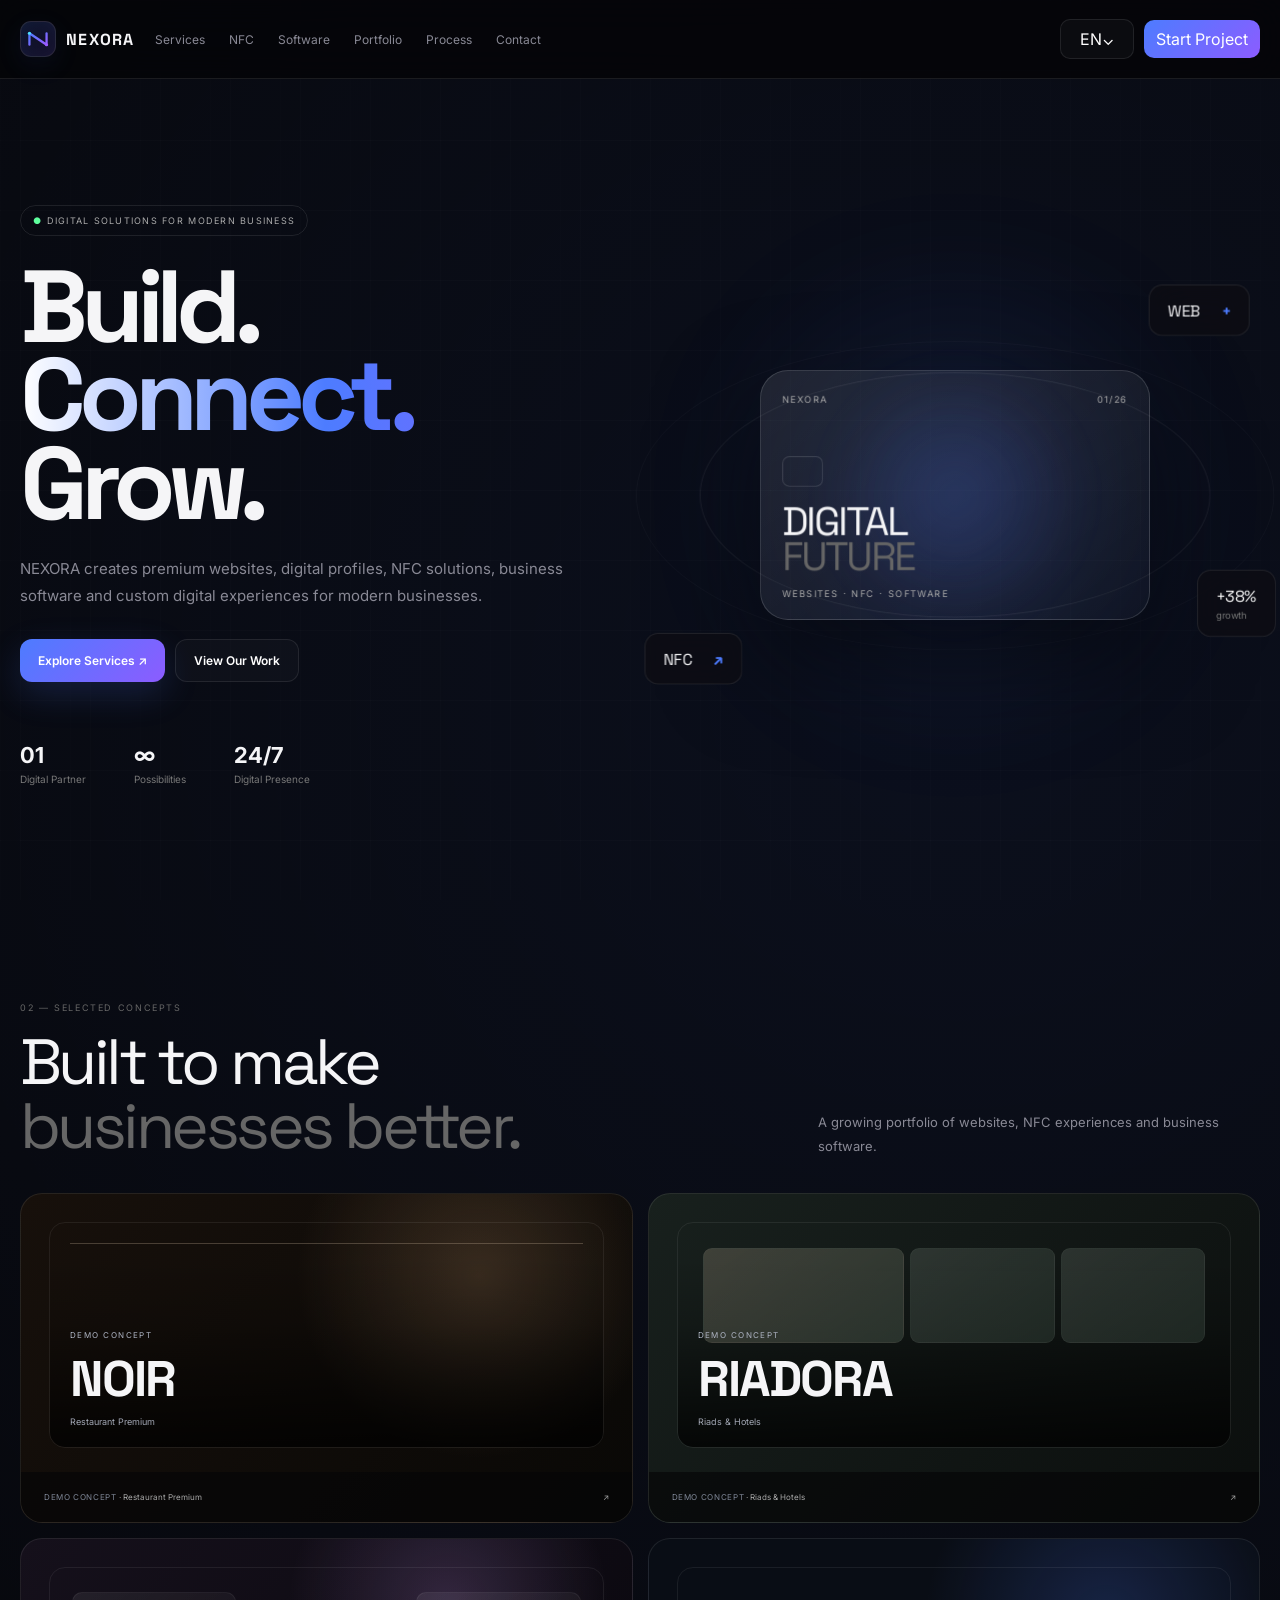
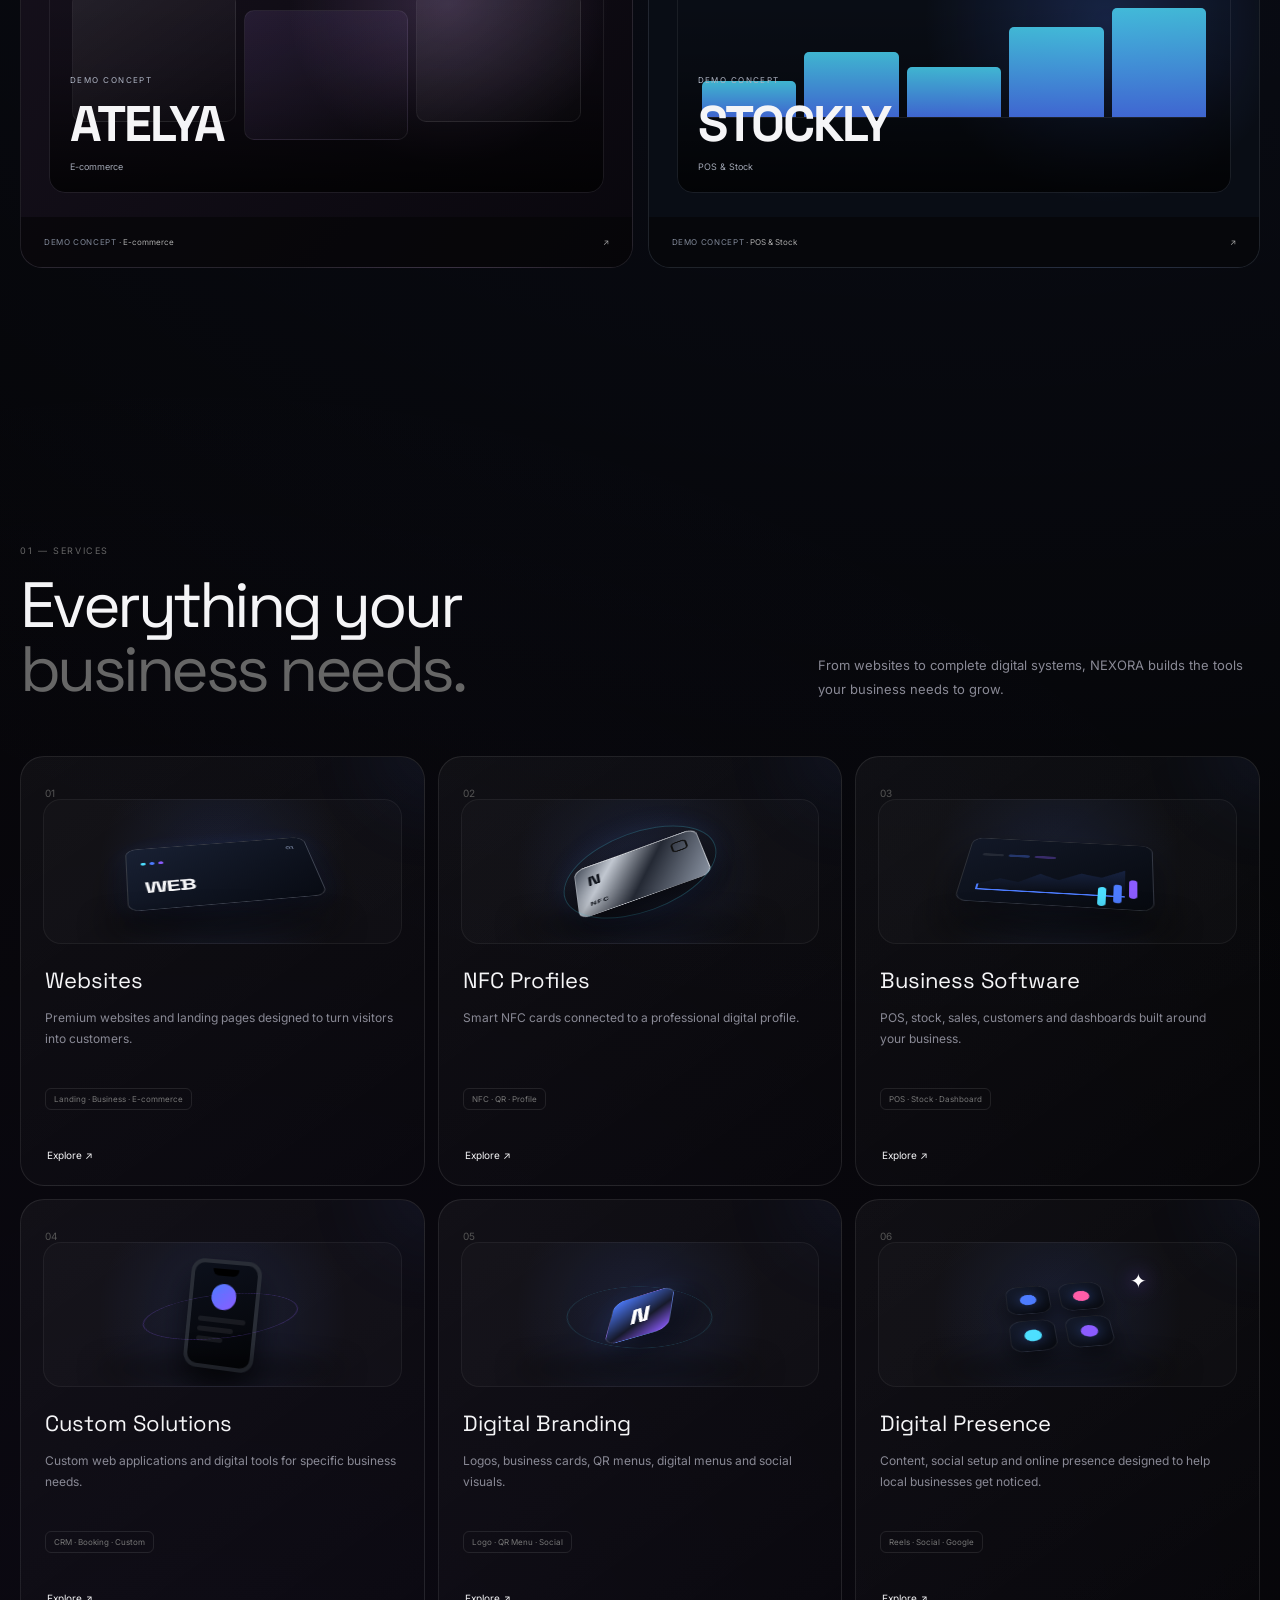
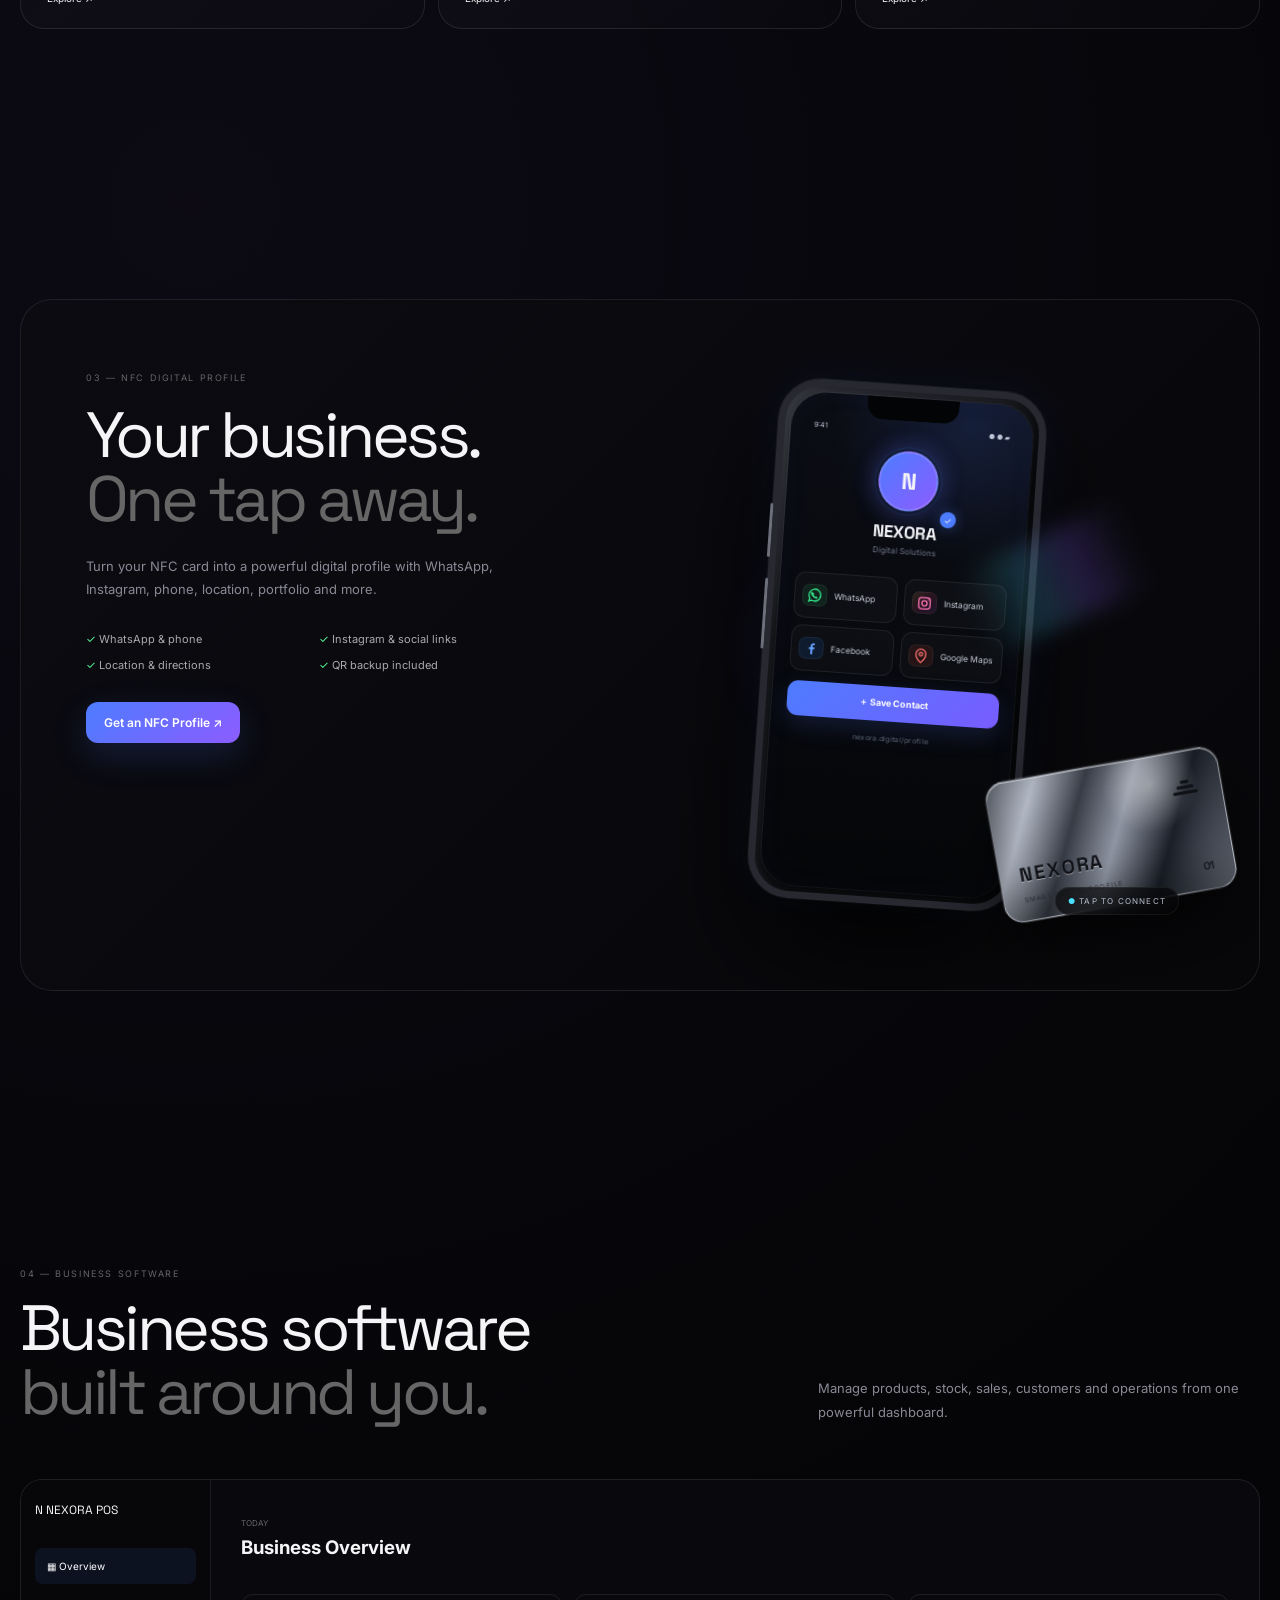
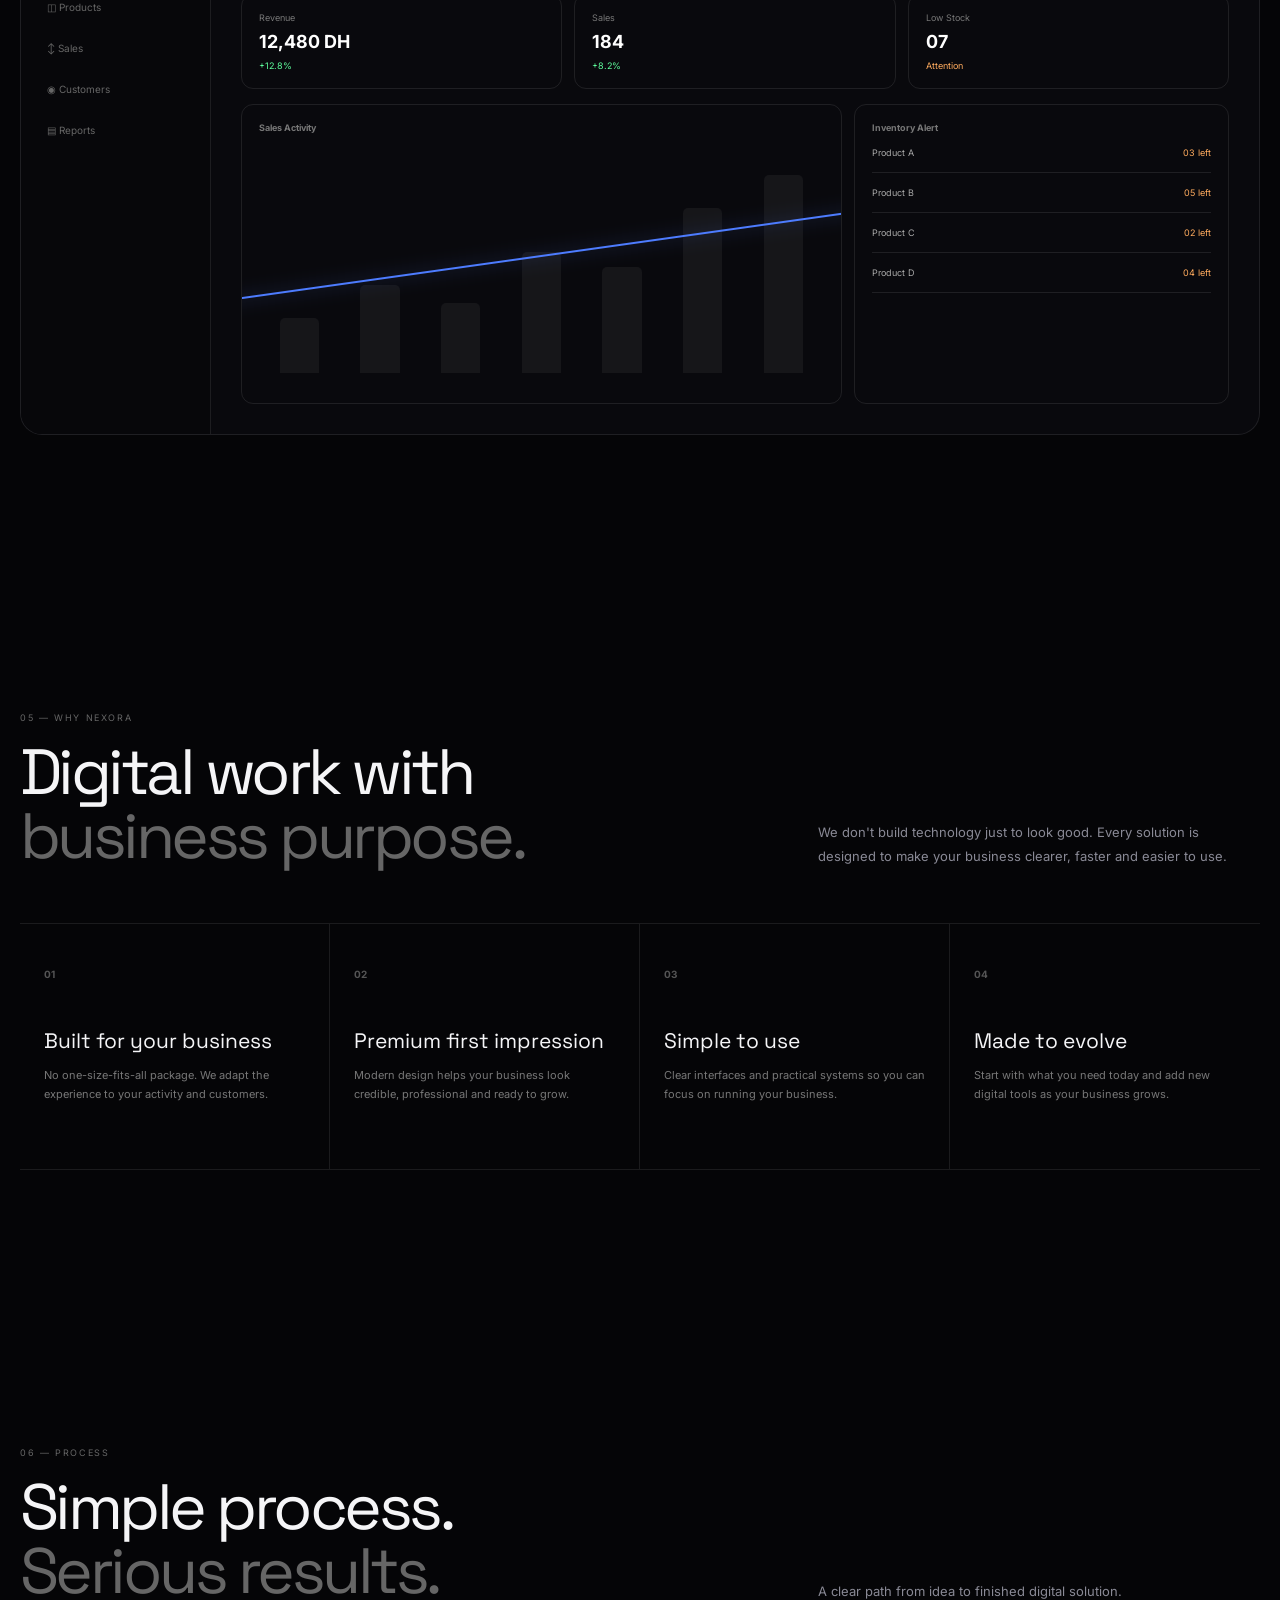
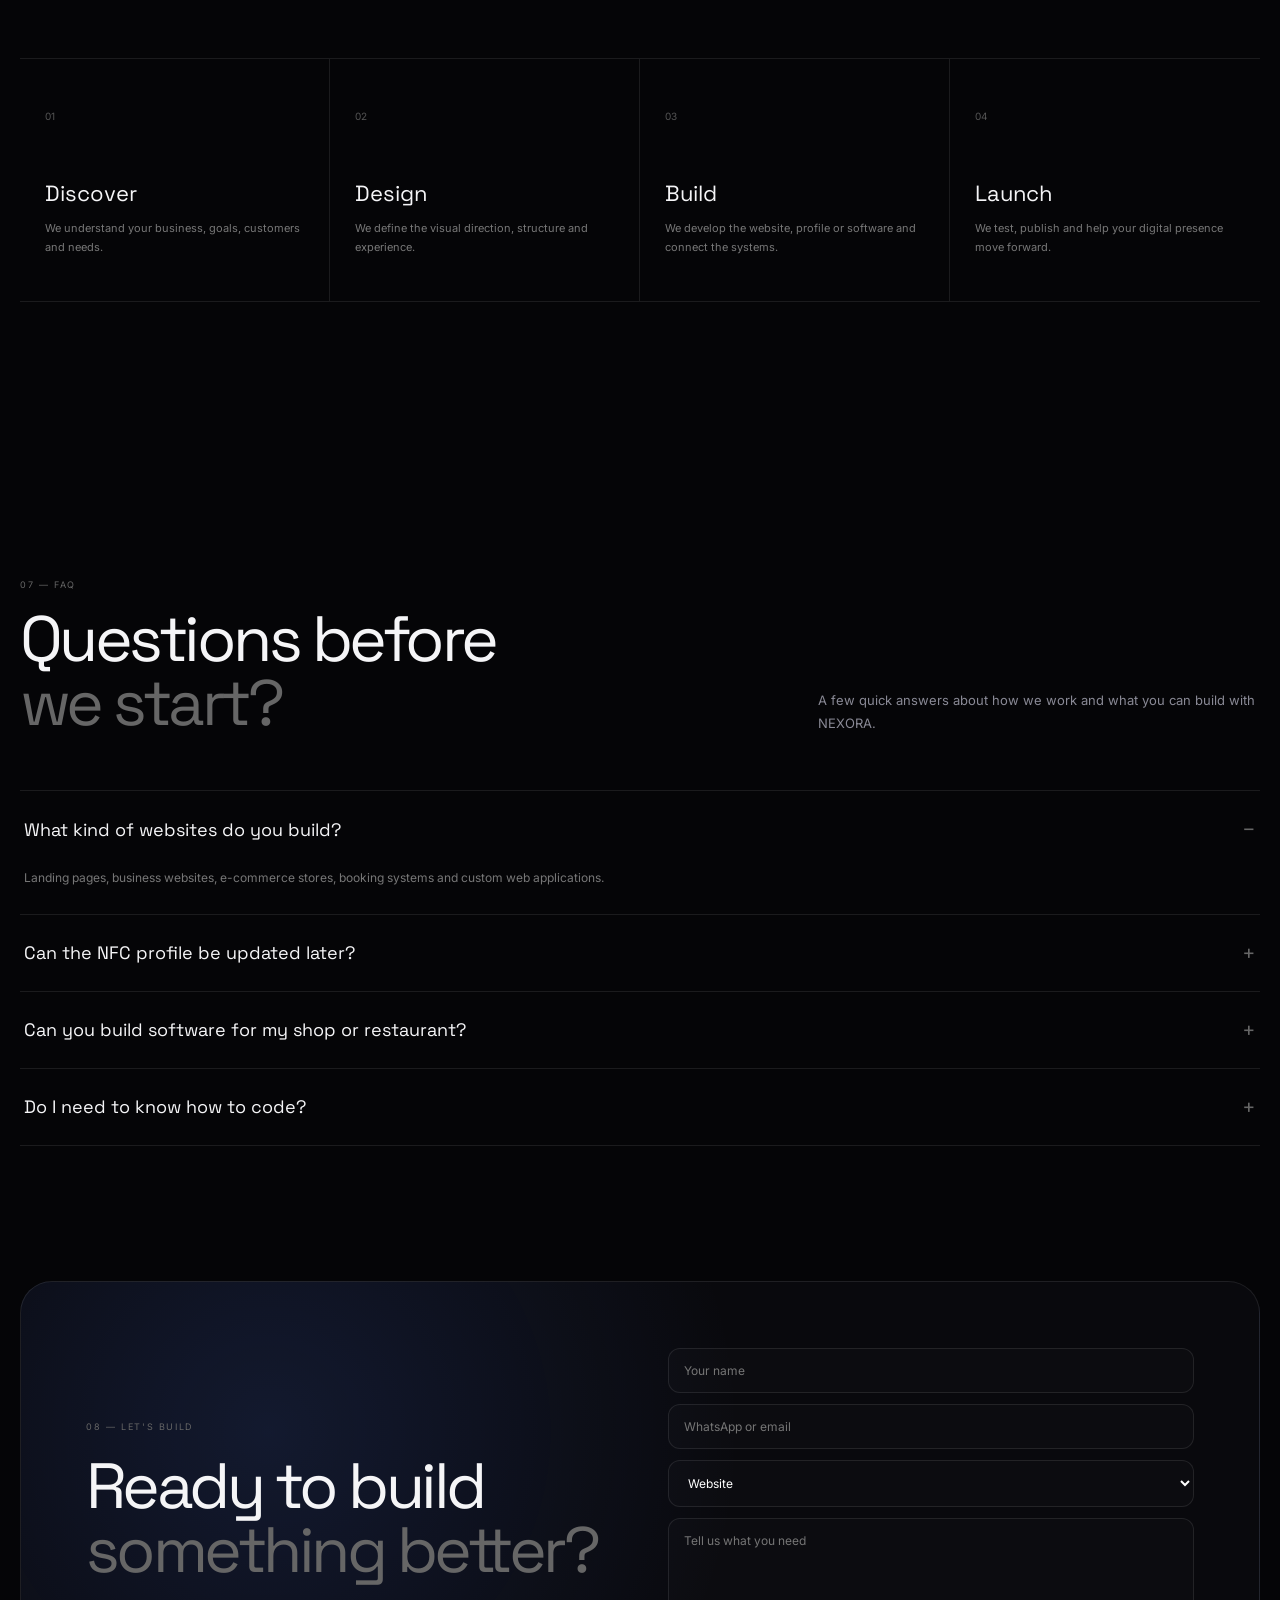
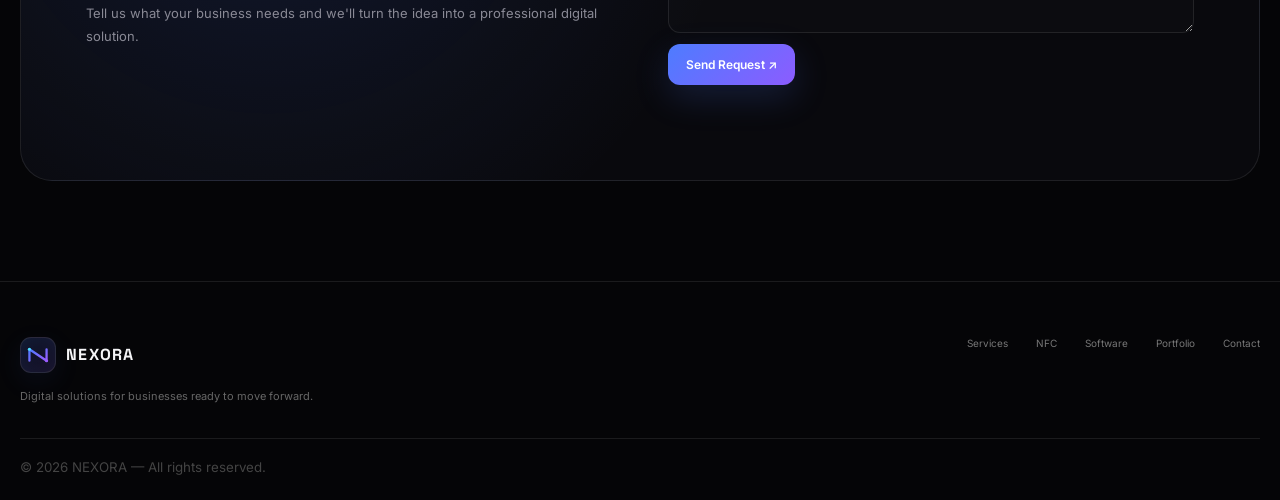
==== commit d0761f46: "Add files via upload" ====
--- a/index.html
+++ b/index.html
@@ -7,6 +7,7 @@
 <title>NEXORA — Digital Solutions</title>
 <link rel="preconnect" href="https://fonts.googleapis.com">
 <link rel="preconnect" href="https://fonts.gstatic.com" crossorigin>
+<link href="https://fonts.googleapis.com/css2?family=Inter:wght@400;500;600;700&family=Space+Grotesk:wght@500;600;700&display=swap" rel="stylesheet">
 <link rel="stylesheet" href="style.css">
 </head>
 <body>
@@ -21,7 +22,7 @@
       <a href="#process" data-i18n="nav_process">Process</a>
       <a href="#contact" data-i18n="nav_contact">Contact</a>
     </nav>
-    <div class="nav-actions">
+    <div class="nav-actions nav-controls">
       <div class="language">
         <button id="languageBtn" type="button">EN⌄</button>
         <div id="languageMenu" class="language-menu">
@@ -75,23 +76,8 @@
     </div>
   </section>
 
-  <section class="section" id="services">
-    <div class="heading reveal">
-      <div><small data-i18n="services_label">01 — SERVICES</small><h2 data-i18n="services_title">Everything your<br><span>business needs.</span></h2></div>
-      <p data-i18n="services_text">From websites to complete digital systems, NEXORA builds the tools your business needs to grow.</p>
-    </div>
-    <div class="cards six">
-      <article class="service reveal"><i>01</i><strong>◈</strong><h3 data-i18n="s1">Websites</h3><p data-i18n="s1t">Premium websites and landing pages designed to turn visitors into customers.</p><label data-i18n="s1l">Landing · Business · E-commerce</label><a href="#contact" data-i18n="explore">Explore ↗</a></article>
-      <article class="service reveal"><i>02</i><strong>⌁</strong><h3 data-i18n="s2">NFC Profiles</h3><p data-i18n="s2t">Smart NFC cards connected to a professional digital profile.</p><label data-i18n="s2l">NFC · QR · Profile</label><a href="#nfc" data-i18n="explore">Explore ↗</a></article>
-      <article class="service reveal"><i>03</i><strong>▦</strong><h3 data-i18n="s3">Business Software</h3><p data-i18n="s3t">POS, stock, sales, customers and dashboards built around your business.</p><label data-i18n="s3l">POS · Stock · Dashboard</label><a href="#software" data-i18n="explore">Explore ↗</a></article>
-      <article class="service reveal"><i>04</i><strong>✦</strong><h3 data-i18n="s4">Custom Solutions</h3><p data-i18n="s4t">Custom web applications and digital tools for specific business needs.</p><label data-i18n="s4l">CRM · Booking · Custom</label><a href="#contact" data-i18n="explore">Explore ↗</a></article>
-      <article class="service reveal"><i>05</i><strong>◇</strong><h3 data-i18n="s5">Digital Branding</h3><p data-i18n="s5t">Logos, business cards, QR menus, digital menus and social visuals.</p><label data-i18n="s5l">Logo · QR Menu · Social</label><a href="#contact" data-i18n="explore">Explore ↗</a></article>
-      <article class="service reveal"><i>06</i><strong>↗</strong><h3 data-i18n="s6">Digital Presence</h3><p data-i18n="s6t">Content, social setup and online presence designed to help local businesses get noticed.</p><label data-i18n="s6l">Reels · Social · Google</label><a href="#contact" data-i18n="explore">Explore ↗</a></article>
-    </div>
-  </section>
-
   <section class="section" id="work">
-    <div class="heading reveal"><div><small data-i18n="work_label">05 — SELECTED CONCEPTS</small><h2 data-i18n="work_title">Selected digital<br><span>concepts & demos.</span></h2></div><p data-i18n="work_text">These portfolio visuals are demo concepts created to show the type of digital work NEXORA can deliver. They are not presented as client work.</p></div>
+    <div class="heading reveal"><div><small data-i18n="work_label">02 — SELECTED CONCEPTS</small><h2 data-i18n="work_title">Selected digital<br><span>concepts & demos.</span></h2></div><p data-i18n="work_text">These portfolio visuals are demo concepts created to show the type of digital work NEXORA can deliver. They are not presented as client work.</p></div>
     <div class="portfolio portfolio-four">
       <article class="project concept-noir reveal"><div class="concept-screen"><small data-i18n="demo_label">DEMO CONCEPT</small><b>NOIR</b><span data-i18n="noir_sub">Restaurant Premium</span><div class="mock-nav"></div></div><footer><span><i data-i18n="demo_label">DEMO CONCEPT</i> · <span data-i18n="noir_sub">Restaurant Premium</span></span><span>↗</span></footer></article>
       <article class="project concept-riad reveal"><div class="concept-screen"><small data-i18n="demo_label">DEMO CONCEPT</small><b>RIADORA</b><span data-i18n="riad_sub">Riads & Hotels</span><div class="mock-gallery"><i></i><i></i><i></i></div></div><footer><span><i data-i18n="demo_label">DEMO CONCEPT</i> · <span data-i18n="riad_sub">Riads & Hotels</span></span><span>↗</span></footer></article>
@@ -100,10 +86,25 @@
     </div>
   </section>
 
+  <section class="section" id="services">
+    <div class="heading reveal">
+      <div><small data-i18n="services_label">01 — SERVICES</small><h2 data-i18n="services_title">Everything your<br><span>business needs.</span></h2></div>
+      <p data-i18n="services_text">From websites to complete digital systems, NEXORA builds the tools your business needs to grow.</p>
+    </div>
+    <div class="cards six">
+      <article class="service reveal"><i>01</i><div class="service-visual website-visual"><div class="visual-window"><i></i><i></i><i></i><span class="visual-word">WEB</span><b>01</b></div></div><h3 data-i18n="s1">Websites</h3><p data-i18n="s1t">Premium websites and landing pages designed to turn visitors into customers.</p><label data-i18n="s1l">Landing · Business · E-commerce</label><a href="#contact" data-i18n="explore">Explore ↗</a></article>
+      <article class="service reveal"><i>02</i><div class="service-visual nfc-visual"><div class="visual-card"><span>N</span><b>NFC</b><i></i></div><div class="visual-wave"></div></div><h3 data-i18n="s2">NFC Profiles</h3><p data-i18n="s2t">Smart NFC cards connected to a professional digital profile.</p><label data-i18n="s2l">NFC · QR · Profile</label><a href="#nfc" data-i18n="explore">Explore ↗</a></article>
+      <article class="service reveal"><i>03</i><div class="service-visual software-visual"><div class="visual-dashboard"><i></i><i></i><i></i><span></span><b></b></div></div><h3 data-i18n="s3">Business Software</h3><p data-i18n="s3t">POS, stock, sales, customers and dashboards built around your business.</p><label data-i18n="s3l">POS · Stock · Dashboard</label><a href="#software" data-i18n="explore">Explore ↗</a></article>
+      <article class="service reveal"><i>04</i><div class="service-visual custom-visual"><div class="visual-phone"><i></i><b></b><b></b><b></b></div><div class="visual-orbit"></div></div><h3 data-i18n="s4">Custom Solutions</h3><p data-i18n="s4t">Custom web applications and digital tools for specific business needs.</p><label data-i18n="s4l">CRM · Booking · Custom</label><a href="#contact" data-i18n="explore">Explore ↗</a></article>
+      <article class="service reveal"><i>05</i><div class="service-visual branding-visual"><div class="visual-cube"><span>N</span></div><div class="visual-ring"></div></div><h3 data-i18n="s5">Digital Branding</h3><p data-i18n="s5t">Logos, business cards, QR menus, digital menus and social visuals.</p><label data-i18n="s5l">Logo · QR Menu · Social</label><a href="#contact" data-i18n="explore">Explore ↗</a></article>
+      <article class="service reveal"><i>06</i><div class="service-visual presence-visual"><div class="visual-social"><i></i><i></i><i></i><i></i></div><div class="visual-spark">✦</div></div><h3 data-i18n="s6">Digital Presence</h3><p data-i18n="s6t">Content, social setup and online presence designed to help local businesses get noticed.</p><label data-i18n="s6l">Reels · Social · Google</label><a href="#contact" data-i18n="explore">Explore ↗</a></article>
+    </div>
+  </section>
+
   <section class="section" id="nfc">
     <div class="nfc-box nfc-premium">
       <div class="nfc-copy reveal">
-        <small data-i18n="nfc_label">02 — NFC DIGITAL PROFILE</small>
+        <small data-i18n="nfc_label">03 — NFC DIGITAL PROFILE</small>
         <h2 data-i18n="nfc_title">Your business.<br><span>One tap away.</span></h2>
         <p data-i18n="nfc_text">Turn your NFC card into a powerful digital profile with WhatsApp, Instagram, phone, location, portfolio and more.</p>
         <ul>
@@ -140,7 +141,7 @@
 
   <section class="section" id="software">
     <div class="heading reveal">
-      <div><small data-i18n="software_label">03 — BUSINESS SOFTWARE</small><h2 data-i18n="software_title">Business software<br><span>built around you.</span></h2></div>
+      <div><small data-i18n="software_label">04 — BUSINESS SOFTWARE</small><h2 data-i18n="software_title">Business software<br><span>built around you.</span></h2></div>
       <p data-i18n="software_text">Manage products, stock, sales, customers and operations from one powerful dashboard.</p>
     </div>
     <div class="dashboard reveal">
@@ -154,7 +155,7 @@
   </section>
 
   <section class="section why" id="why">
-    <div class="heading reveal"><div><small data-i18n="why_label">04 — WHY NEXORA</small><h2 data-i18n="why_title">Digital work with<br><span>business purpose.</span></h2></div><p data-i18n="why_text">We don't build technology just to look good. Every solution is designed to make your business clearer, faster and easier to use.</p></div>
+    <div class="heading reveal"><div><small data-i18n="why_label">05 — WHY NEXORA</small><h2 data-i18n="why_title">Digital work with<br><span>business purpose.</span></h2></div><p data-i18n="why_text">We don't build technology just to look good. Every solution is designed to make your business clearer, faster and easier to use.</p></div>
     <div class="why-grid">
       <article class="why-card reveal"><b>01</b><h3 data-i18n="why1">Built for your business</h3><p data-i18n="why1t">No one-size-fits-all package. We adapt the experience to your activity and customers.</p></article>
       <article class="why-card reveal"><b>02</b><h3 data-i18n="why2">Premium first impression</h3><p data-i18n="why2t">Modern design helps your business look credible, professional and ready to grow.</p></article>
--- a/style.css
+++ b/style.css
@@ -84,3 +84,63 @@
   .nfc-demo>label{bottom:2px}
   .portfolio-four .project{min-height:285px}
 }
+
+
+/* =========================================================
+   NEXORA V7 — MOBILE HEADER / 3D SERVICE VISUALS / NFC FIX
+   ========================================================= */
+.nav-inner{direction:ltr;min-width:0}
+.logo{flex:0 0 auto;white-space:nowrap}
+.nav-controls{margin-left:auto;flex:0 0 auto;min-width:0}
+.nav-actions{direction:ltr}
+.language{z-index:20;flex:0 0 auto}
+.language button{min-width:74px;white-space:nowrap}
+.language-menu{right:0;left:auto;direction:ltr}
+.mobile-menu{flex:0 0 auto;width:44px;height:44px;border:1px solid var(--line);border-radius:11px;background:rgba(255,255,255,.03);display:none;line-height:1}
+html[dir="rtl"] .nav-inner{direction:ltr}
+html[dir="rtl"] .nav-actions{direction:ltr}
+html[dir="rtl"] .language-menu{right:0;left:auto;direction:rtl}
+
+/* Services: visual first, not just symbols */
+.service{padding:24px;min-height:430px}
+.service>strong{display:none}
+.service-visual{height:145px;position:relative;margin:-2px -2px 22px;display:grid;place-items:center;perspective:700px;overflow:hidden;border-radius:18px;background:radial-gradient(circle at 50% 50%,rgba(77,124,255,.12),transparent 65%),rgba(255,255,255,.018);border:1px solid rgba(255,255,255,.055)}
+.service-visual:after{content:"";position:absolute;inset:auto 15% 8px;height:18px;border-radius:50%;background:rgba(0,0,0,.5);filter:blur(12px)}
+.visual-window{width:190px;height:105px;border:1px solid rgba(255,255,255,.18);border-radius:12px;background:linear-gradient(145deg,#182033,#080b13);box-shadow:0 24px 45px #0008,0 0 30px rgba(77,124,255,.12);transform:rotateX(55deg) rotateZ(-8deg);position:relative;padding:14px}
+.visual-window i{display:inline-block;width:5px;height:5px;border-radius:50%;background:#4ddfff;margin-right:4px}.visual-window i:nth-child(2){background:#4d7cff}.visual-window i:nth-child(3){background:#8c5cff}.visual-word{position:absolute;left:16px;bottom:19px;font:700 25px "Space Grotesk";letter-spacing:-.05em}.visual-window b{position:absolute;right:14px;top:13px;font-size:8px;color:#68748e}
+.visual-card{width:135px;height:82px;border-radius:12px;background:linear-gradient(120deg,#444b58,#c1c7d0 25%,#242934 55%,#8a93a2);border:1px solid #ffffff55;box-shadow:0 25px 45px #000a,inset 0 1px #fff8;transform:rotateX(52deg) rotateY(-18deg) rotateZ(-9deg);position:relative;padding:12px;color:#11151d}.visual-card span{font:700 22px "Space Grotesk"}.visual-card b{position:absolute;left:12px;bottom:12px;font-size:8px;letter-spacing:.15em}.visual-card i{position:absolute;right:12px;top:12px;width:17px;height:17px;border:2px solid #111;border-radius:5px}.visual-wave{position:absolute;width:160px;height:80px;border:1px solid rgba(77,223,255,.22);border-radius:50%;transform:rotate(-20deg);box-shadow:0 0 25px rgba(77,124,255,.1)}
+.visual-dashboard{width:190px;height:104px;border:1px solid rgba(255,255,255,.14);border-radius:12px;background:linear-gradient(145deg,#121827,#070a10);box-shadow:0 24px 45px #0008;transform:rotateX(52deg) rotateZ(5deg);position:relative;padding:14px}.visual-dashboard i{display:inline-block;width:22px;height:4px;border-radius:4px;background:#ffffff16;margin-right:5px}.visual-dashboard i:nth-child(2){background:#4d7cff55}.visual-dashboard i:nth-child(3){background:#8c5cff55}.visual-dashboard span{position:absolute;left:16px;bottom:17px;width:145px;height:42px;border-left:2px solid #4d7cff;border-bottom:2px solid #4d7cff;clip-path:polygon(0 80%,15% 55%,28% 65%,42% 30%,55% 50%,70% 20%,84% 32%,100% 0,100% 100%,0 100%);background:linear-gradient(180deg,rgba(77,124,255,.18),transparent)}.visual-dashboard b{position:absolute;right:15px;bottom:16px;width:8px;height:28px;background:#8c5cff;border-radius:4px;box-shadow:-15px 8px 0 #4d7cff,-30px 13px 0 #4ddfff}
+.visual-phone{width:74px;height:110px;border:4px solid #292d36;border-radius:14px;background:linear-gradient(160deg,#0c101b,#040508);box-shadow:0 20px 35px #000b;transform:rotateY(-18deg) rotateZ(6deg);padding:20px 8px 8px;position:relative}.visual-phone:before{content:"";position:absolute;top:5px;left:50%;transform:translateX(-50%);width:27px;height:7px;border-radius:0 0 6px 6px;background:#000}.visual-phone i{display:block;width:26px;height:26px;border-radius:50%;margin:0 auto 8px;background:linear-gradient(135deg,#4d7cff,#8c5cff)}.visual-phone b{display:block;height:5px;border-radius:5px;background:#ffffff12;margin:5px 0}.visual-phone b:nth-of-type(2){width:75%}.visual-phone b:nth-of-type(3){width:55%}.visual-orbit{position:absolute;width:160px;height:90px;border:1px solid rgba(140,92,255,.28);border-radius:50%;transform:rotateX(62deg) rotateZ(-18deg)}
+.visual-cube{width:70px;height:70px;border-radius:15px;background:linear-gradient(145deg,#4d7cff,#171a2b 60%,#8c5cff);box-shadow:20px 20px 45px #000a,0 0 40px rgba(77,124,255,.18);transform:rotateX(55deg) rotateY(-25deg) rotateZ(8deg);display:grid;place-items:center;border:1px solid #ffffff22}.visual-cube span{font:700 34px "Space Grotesk";color:#fff}.visual-ring{position:absolute;width:145px;height:145px;border:1px solid rgba(77,223,255,.16);border-radius:50%;transform:rotateX(65deg)}
+.visual-social{display:grid;grid-template-columns:repeat(2,45px);gap:10px;transform:rotateX(50deg) rotateZ(-7deg);position:relative;z-index:2}.visual-social i{width:45px;height:45px;border-radius:13px;border:1px solid #ffffff14;background:linear-gradient(145deg,#151b2b,#090b11);box-shadow:0 15px 25px #0008;position:relative}.visual-social i:after{content:"";position:absolute;inset:13px;border-radius:50%;background:#4d7cff;box-shadow:0 0 15px #4d7cff66}.visual-social i:nth-child(2):after{background:#ff5da8}.visual-social i:nth-child(3):after{background:#4ddfff}.visual-social i:nth-child(4):after{background:#8c5cff}.visual-spark{position:absolute;right:25%;top:18%;font-size:20px;color:#fff;text-shadow:0 0 20px #8c5cff}
+.service h3{font-size:22px}.service p{min-height:62px}
+
+/* Portfolio is intentionally moved directly after hero */
+#work{padding-top:95px}
+#work .heading{margin-bottom:35px}
+.portfolio-four .project{min-height:330px}
+
+/* Hero card: centered on narrow screens, never clipped */
+@media(max-width:1050px){.mobile-menu{display:grid;place-items:center}.nav-inner{gap:10px}.nav-controls{gap:8px}.language button{min-width:70px}.nav-actions .nav-cta{display:none}}
+@media(max-width:680px){
+  .nav-inner{width:calc(100% - 20px);height:70px;gap:8px}
+  .logo{font-size:14px;gap:7px}
+  .logo-mark{width:34px;height:34px}
+  .nav-controls{gap:7px}
+  .language button{height:42px;padding:8px 10px;min-width:68px}
+  .mobile-menu{display:grid;width:42px;height:42px;font-size:22px}
+  .language-menu{top:49px;width:138px}
+  .hero-art{height:410px;transform:none;margin:0;width:100%;overflow:visible}
+  .main-card{width:330px;height:215px;border-radius:22px;padding:20px;transform:rotateY(-13deg) rotateX(5deg) rotateZ(-4deg);}
+  .main-card .chip{margin-top:35px;width:34px;height:25px}.main-card h3{font-size:33px;margin-top:13px}.main-card .bottom{left:20px;right:20px;bottom:17px}
+  .f1{top:45px;right:4px;transform:rotate(6deg) scale(.9)}.f2{left:2px;bottom:70px;transform:rotate(-7deg) scale(.9)}.f3{right:8px;bottom:30px;transform:scale(.9)}
+  .ring.r1{width:360px;height:180px}.ring.r2{width:430px;height:210px}.orb{width:260px;height:260px}
+  .service{min-height:420px}.service-visual{height:138px}
+  .nfc-box{padding:30px 16px}.nfc-demo{min-height:610px}
+  .realistic-phone{width:230px;height:462px;transform:rotate(2deg) scale(.9)}
+  .metal-card{width:210px;height:126px;right:50%;bottom:48px;transform:translateX(50%) rotate(-8deg) translateZ(80px)}
+  .metal-card>b{font-size:16px}.metal-card>small{font-size:5.5px}.tap-beam{right:50%;transform:translateX(50%) rotate(-25deg);top:210px}
+  .nfc-demo>label{right:50%;left:auto;transform:translateX(50%);bottom:2px}
+  .dashboard{min-height:0}.dash-main{padding:16px}.metrics{gap:8px}.metrics div{padding:14px}.chart,.inventory{min-height:245px}.bars{height:165px}
+}
+@media(max-width:380px){.logo>span:last-child{display:none}.main-card{width:305px}.realistic-phone{width:218px}.metal-card{width:198px}}
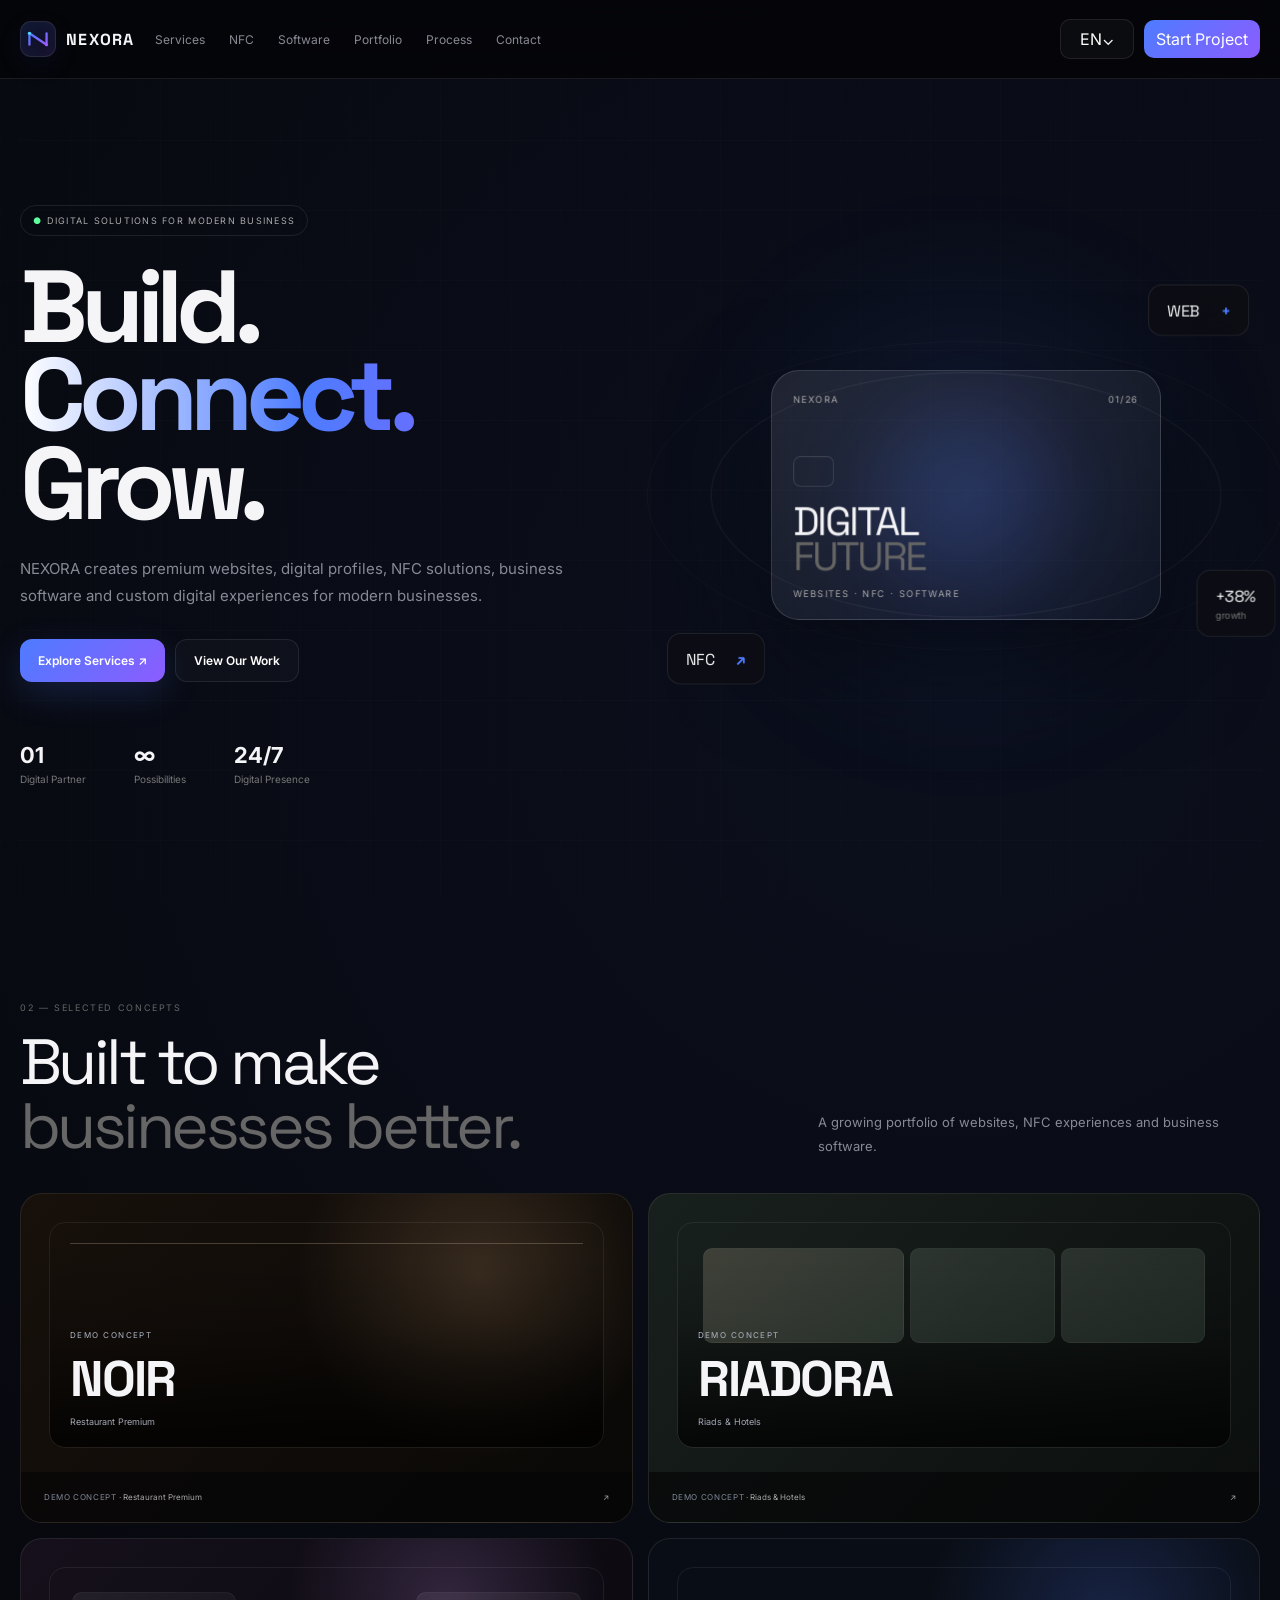
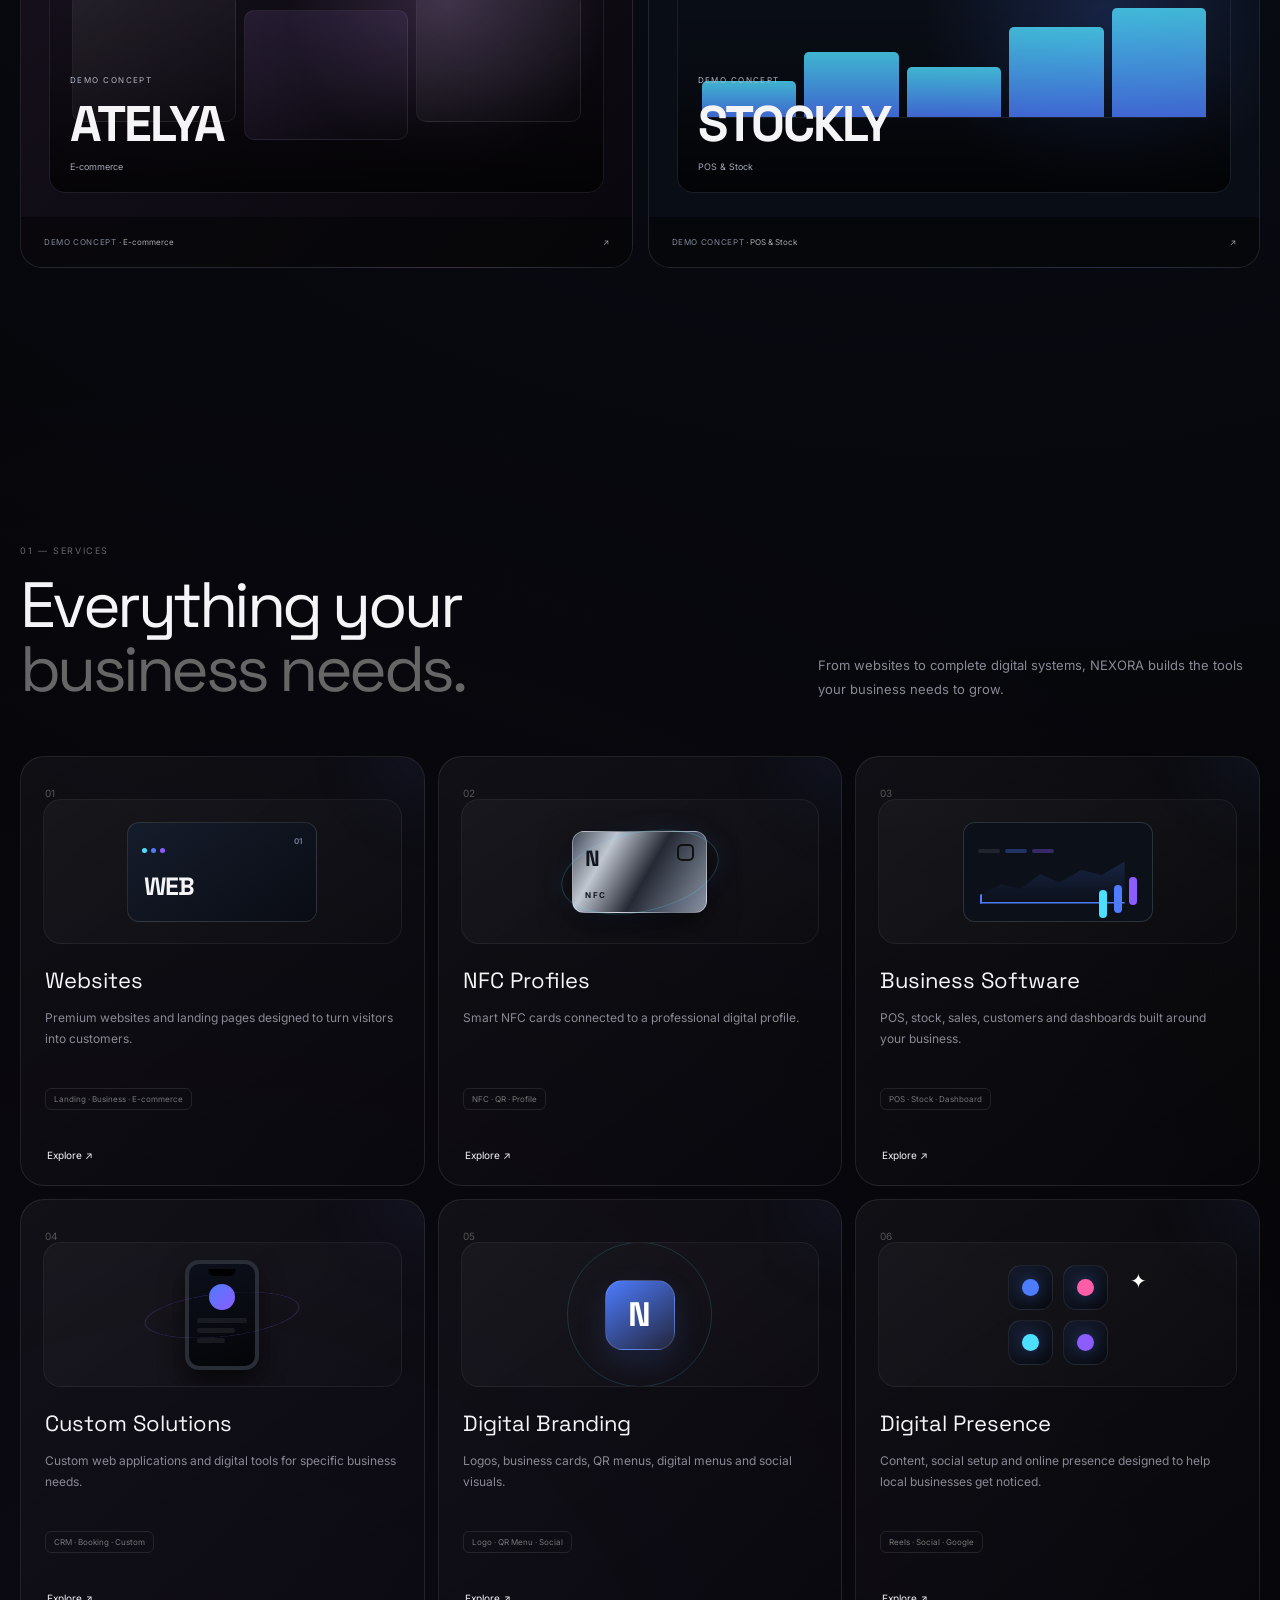
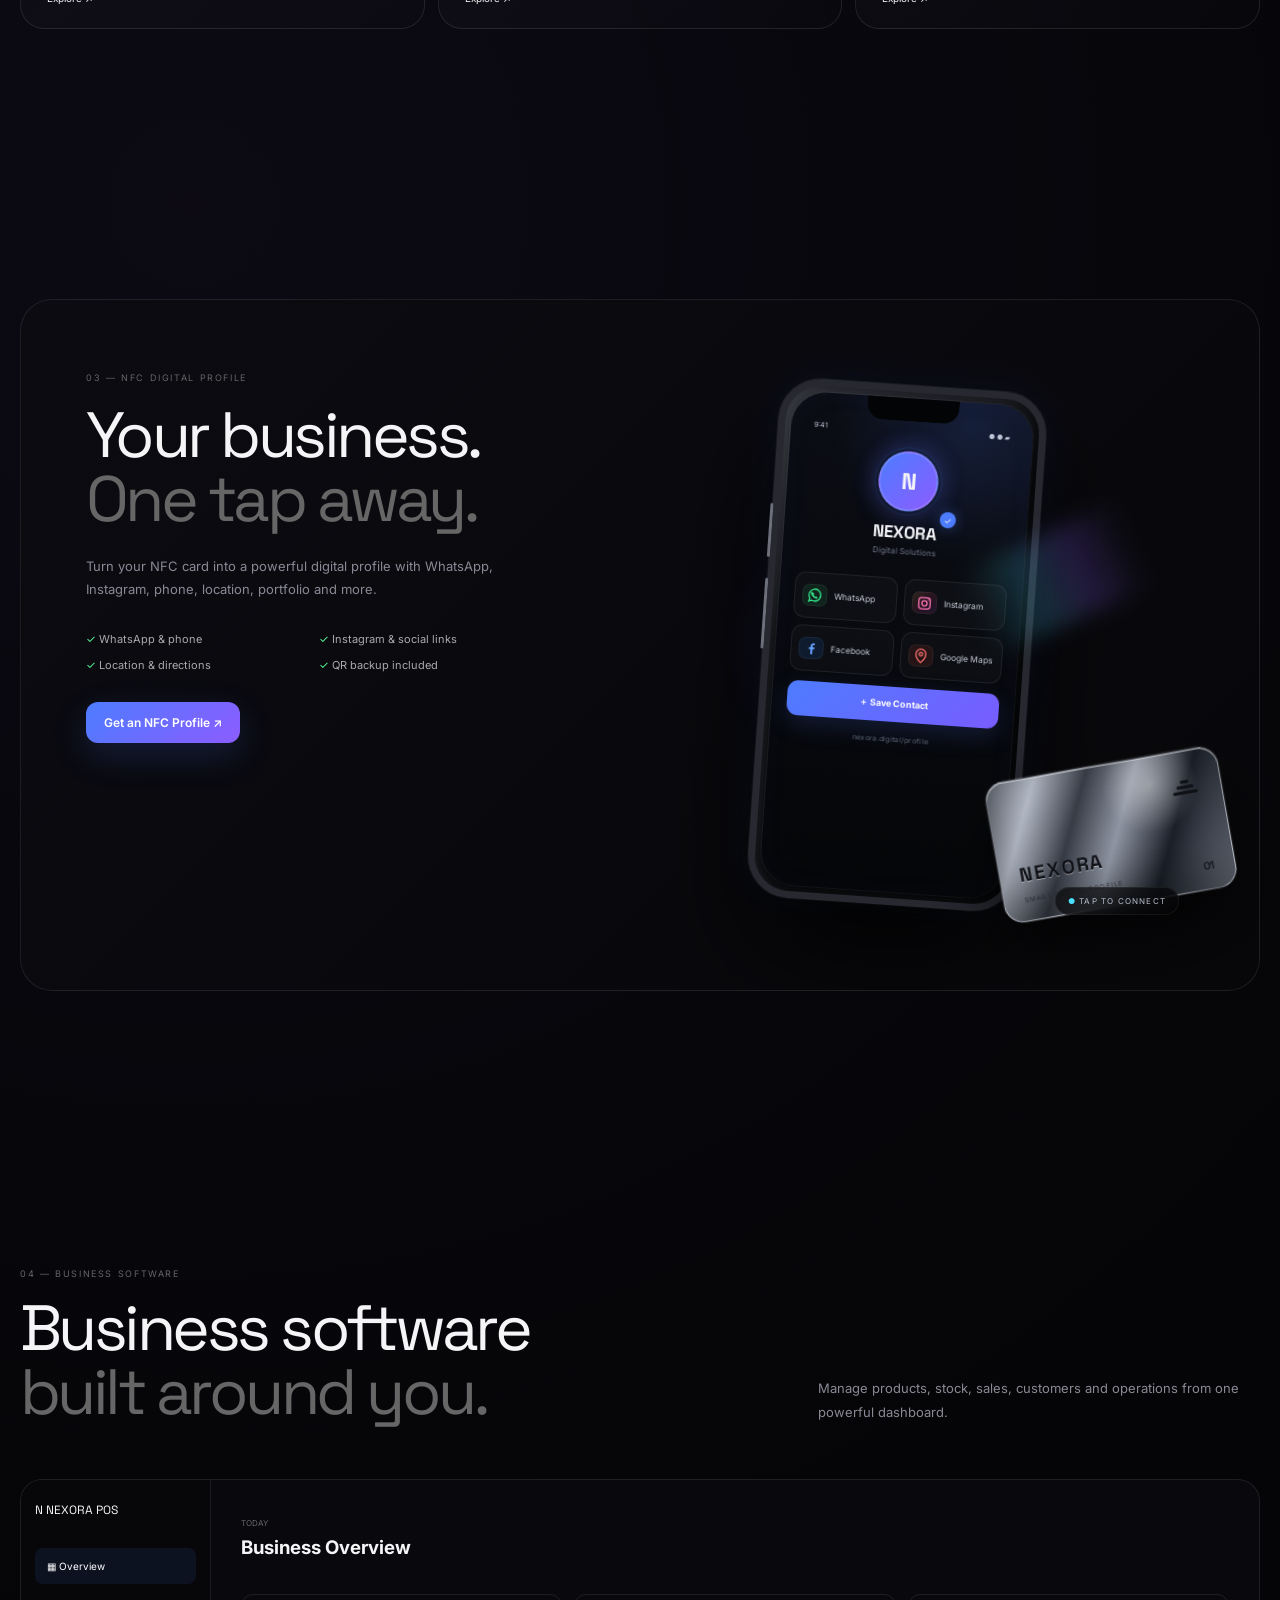
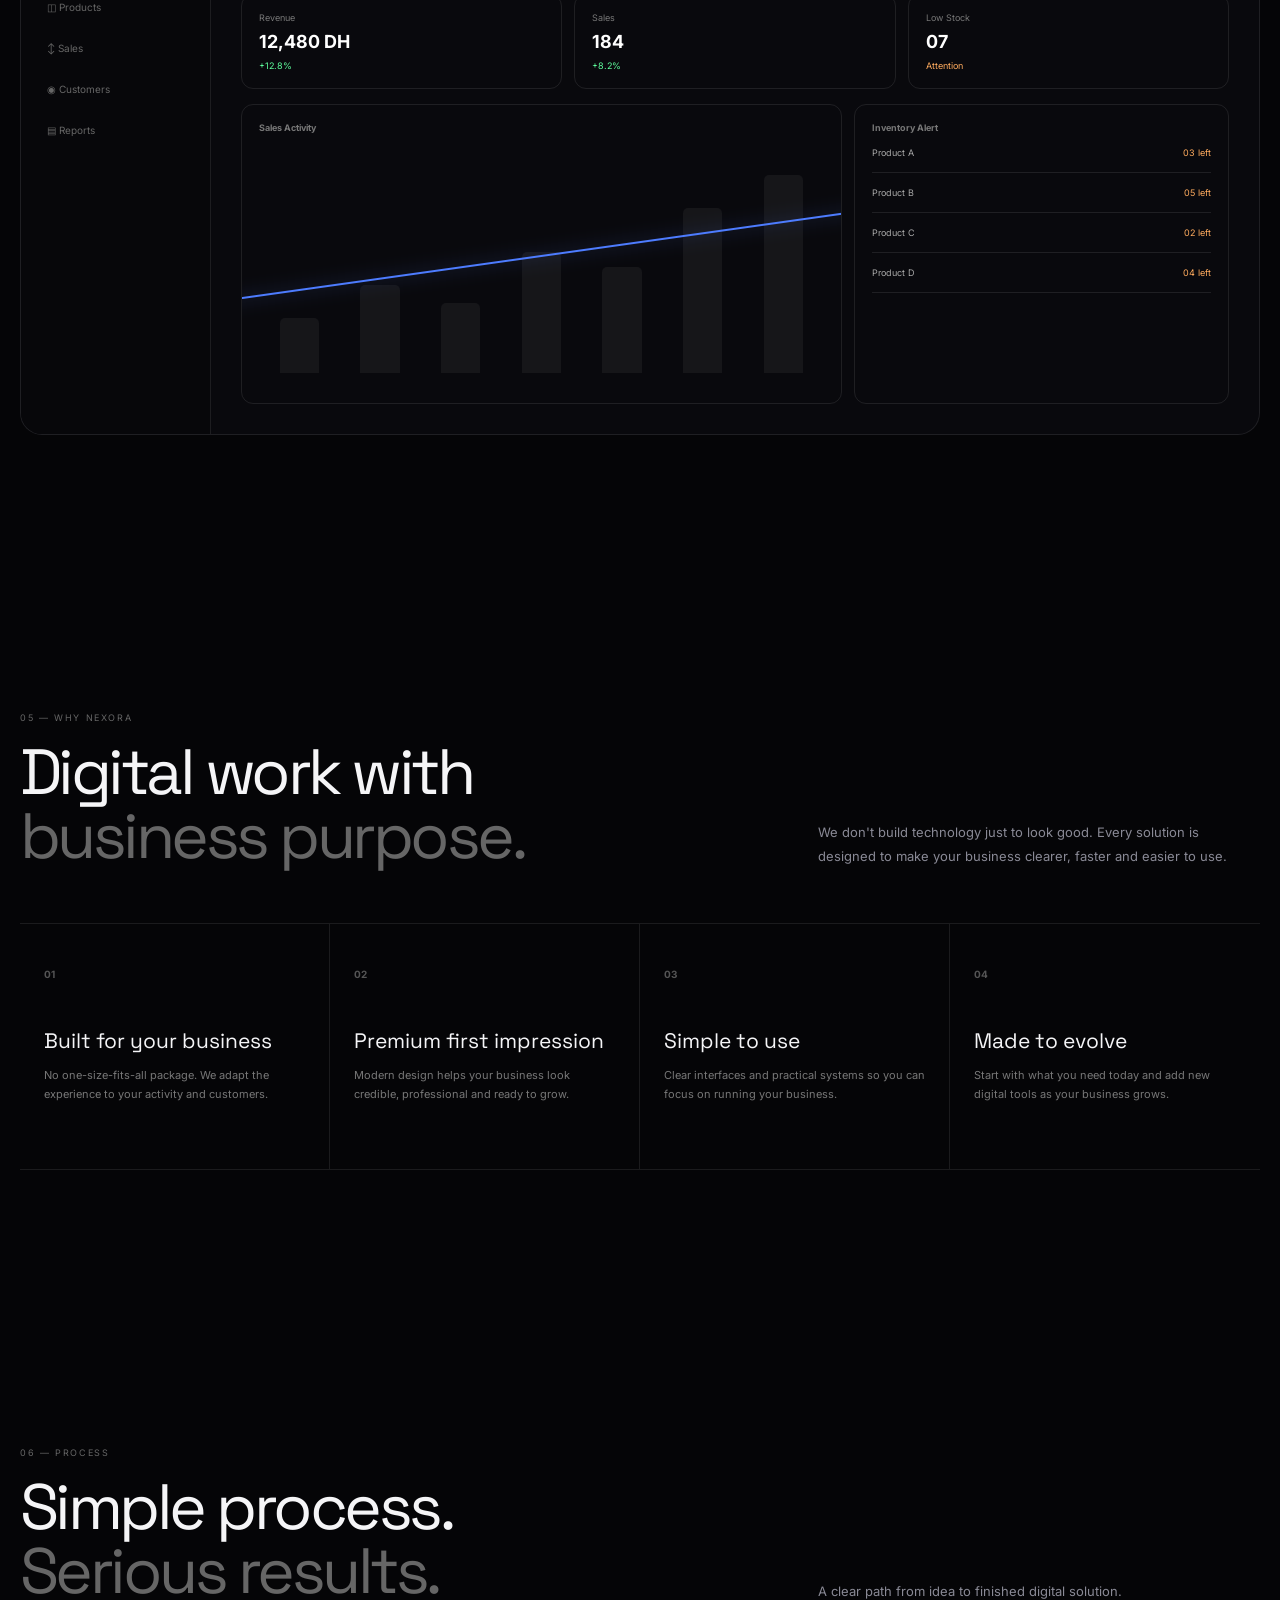
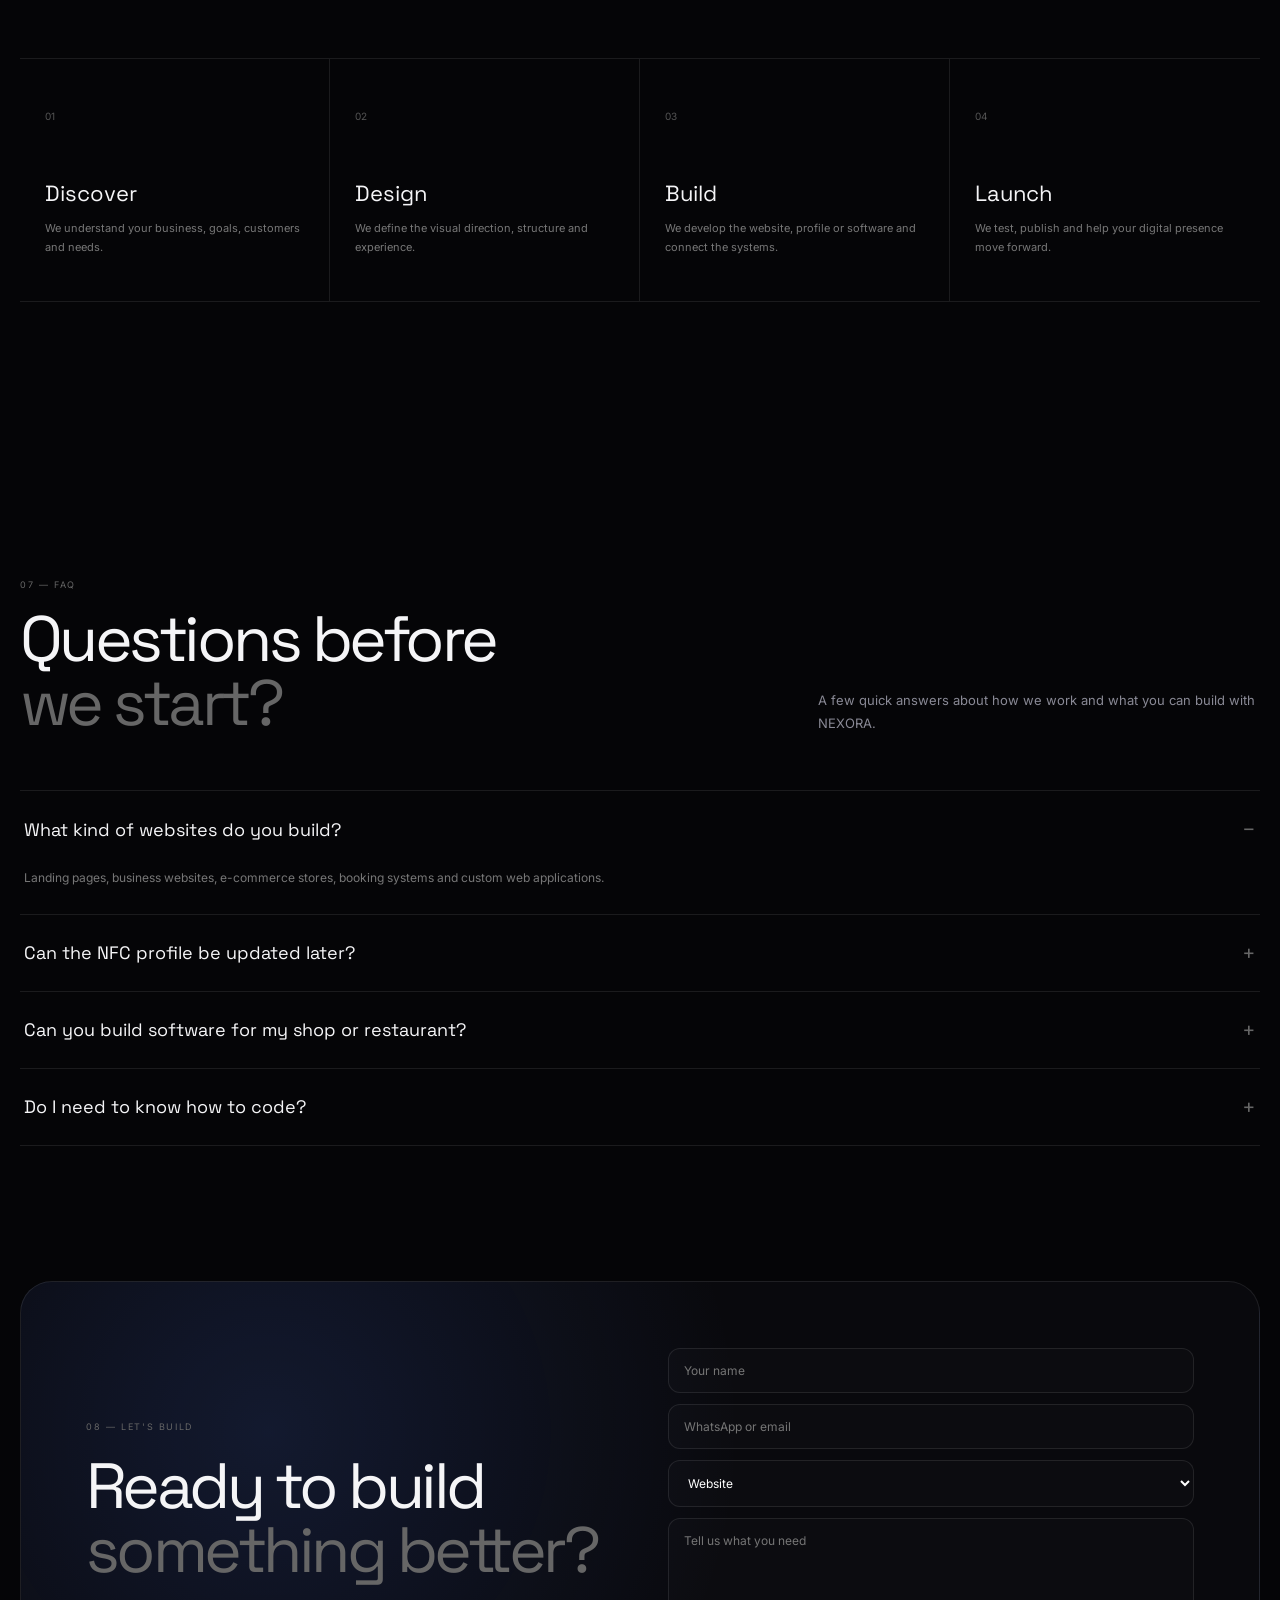
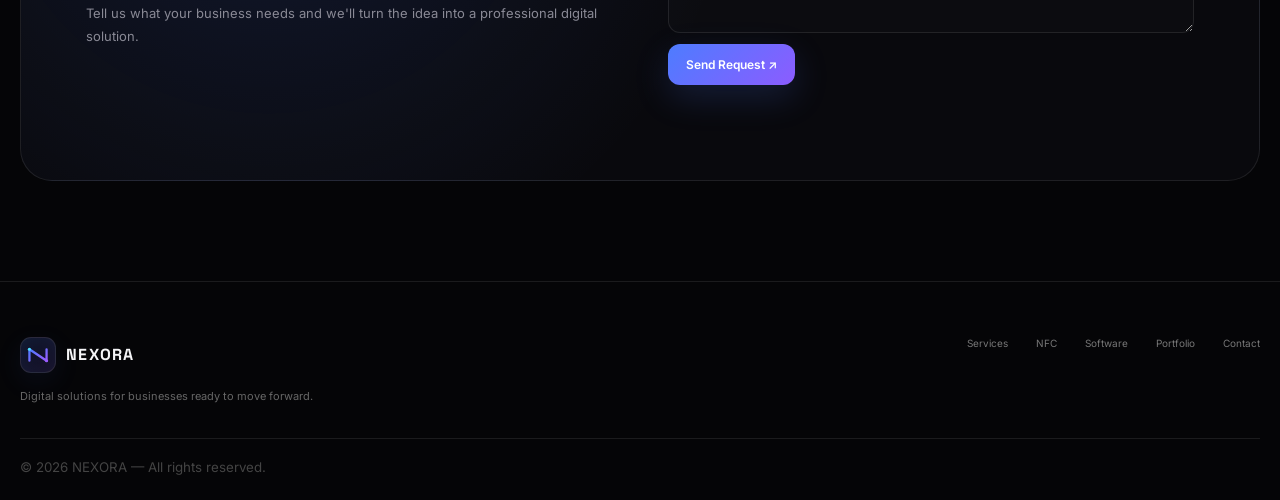
==== commit 5087709e: "Add files via upload" ====
--- a/index.html
+++ b/index.html
@@ -7,7 +7,7 @@
 <title>NEXORA — Digital Solutions</title>
 <link rel="preconnect" href="https://fonts.googleapis.com">
 <link rel="preconnect" href="https://fonts.gstatic.com" crossorigin>
-<link href="https://fonts.googleapis.com/css2?family=Inter:wght@400;500;600;700&family=Space+Grotesk:wght@500;600;700&display=swap" rel="stylesheet">
+<link href="https://fonts.googleapis.com/css2?family=Inter:wght@400;500;600;700&family=Noto+Sans+Arabic:wght@400;500;600;700&family=Space+Grotesk:wght@500;600;700&display=swap" rel="stylesheet">
 <link rel="stylesheet" href="style.css">
 </head>
 <body>
--- a/style.css
+++ b/style.css
@@ -144,3 +144,215 @@
   .dashboard{min-height:0}.dash-main{padding:16px}.metrics{gap:8px}.metrics div{padding:14px}.chart,.inventory{min-height:245px}.bars{height:165px}
 }
 @media(max-width:380px){.logo>span:last-child{display:none}.main-card{width:305px}.realistic-phone{width:218px}.metal-card{width:198px}}
+
+/* =========================================================
+   NEXORA V8 — RESPONSIVE FIRST / OPTIONAL 3D SERVICES
+   ========================================================= */
+
+/* Keep the main site fluid on every screen. 3D remains reserved for hero/NFC;
+   service visuals are intentionally clean and mostly flat. */
+html,body{width:100%;max-width:100%;overflow-x:hidden}
+img,svg,video{max-width:100%;height:auto}
+.navbar{width:100vw;max-width:100%;left:0;right:0}
+.nav-inner,.hero,.section{min-width:0}
+.nav-inner{width:min(var(--max),calc(100% - 40px))}
+.nav-links,.nav-actions{min-width:0}
+
+/* Services: no forced 3D. Clean product-style visual language. */
+.service-visual{perspective:none;transform:none;box-shadow:none;background:linear-gradient(145deg,rgba(255,255,255,.035),rgba(255,255,255,.012));}
+.service-visual:after{display:none}
+.visual-window,.visual-dashboard,.visual-phone,.visual-cube,.visual-social{transform:none;box-shadow:none}
+.visual-window{width:min(190px,78%);height:100px;background:linear-gradient(145deg,#151c2b,#090c13);border-color:rgba(255,255,255,.12)}
+.visual-dashboard{width:min(190px,78%);height:100px;background:#0b1019}
+.visual-card{transform:none;box-shadow:0 12px 30px #0008}
+.visual-wave{transform:rotate(-12deg)}
+.visual-phone{box-shadow:0 12px 25px #0009}
+.visual-cube{transform:none;border-radius:18px;background:linear-gradient(145deg,#4d7cff,#23263b);box-shadow:0 12px 30px rgba(77,124,255,.16)}
+.visual-ring{transform:none}
+.visual-social{transform:none;box-shadow:none}
+.visual-social i{box-shadow:none}
+.visual-spark{text-shadow:none}
+
+/* Better desktop scaling */
+@media(min-width:1200px){
+  .hero{grid-template-columns:minmax(0,1fr) minmax(0,1fr);gap:clamp(30px,5vw,90px)}
+  .hero-copy{padding-right:20px}
+  .hero-art{min-width:0}
+  .main-card{max-width:390px}
+  .cards.six{grid-template-columns:repeat(3,minmax(0,1fr))}
+  .portfolio-four{grid-template-columns:repeat(2,minmax(0,1fr))}
+}
+
+/* Laptop / tablet */
+@media(max-width:1050px){
+  .nav-inner{width:calc(100% - 32px)}
+  .hero{width:calc(100% - 32px);grid-template-columns:minmax(0,1fr);padding-top:105px;min-height:auto}
+  .hero-copy{max-width:760px;margin:auto;width:100%;text-align:left}
+  .hero-art{width:100%;height:500px;min-width:0}
+  .section{width:calc(100% - 32px)}
+  .heading{grid-template-columns:minmax(0,1fr) minmax(0,.75fr);gap:30px}
+  .cards.six{grid-template-columns:repeat(2,minmax(0,1fr))}
+  .portfolio-four{grid-template-columns:repeat(2,minmax(0,1fr))}
+  .project{min-width:0}
+}
+
+/* Phone */
+@media(max-width:680px){
+  html{scroll-padding-top:76px}
+  .nav-inner{width:calc(100% - 20px);height:70px;gap:7px}
+  .logo{font-size:14px;gap:7px}
+  .logo-mark{width:34px;height:34px;flex:0 0 34px}
+  .nav-controls{margin-left:auto;gap:7px}
+  .language{display:block}
+  .language button{display:block;height:42px;min-width:68px;padding:8px 10px}
+  .nav-cta{display:none!important}
+  .mobile-menu{display:grid;place-items:center;width:42px;height:42px;flex:0 0 42px}
+  .mobile-nav{left:10px;right:10px;top:70px;width:auto;max-width:none}
+
+  .hero{width:calc(100% - 26px);padding-top:92px;display:block}
+  .hero-copy{width:100%;max-width:none}
+  .hero h1{font-size:clamp(52px,15vw,76px);margin:22px 0;letter-spacing:-.065em}
+  .hero-copy>p{font-size:13px;line-height:1.8;margin-bottom:24px}
+  .buttons{gap:8px}
+  .btn{padding:12px 14px;font-size:11px}
+  .stats{gap:24px;margin-top:38px;flex-wrap:wrap}
+  .stats strong{font-size:20px}
+  .hero-art{height:390px;width:100%;margin-top:8px;overflow:visible}
+  .main-card{width:min(330px,88vw);height:210px;padding:19px;border-radius:22px}
+  .main-card h3{font-size:32px}
+  .f1{right:0;top:38px}.f2{left:0;bottom:60px}.f3{right:4px;bottom:18px}
+  .ring.r1{width:340px;max-width:95vw;height:170px}.ring.r2{width:400px;max-width:110vw;height:195px}.orb{width:240px;height:240px}
+
+  .section{width:calc(100% - 26px);padding:88px 0}
+  #work{padding-top:74px}
+  .heading{display:block;margin-bottom:28px}
+  .heading h2,.nfc-copy h2,.cta h2{font-size:clamp(38px,11vw,52px)}
+  .heading>p{margin-top:18px;font-size:12px}
+  .portfolio-four{grid-template-columns:1fr;gap:12px}
+  .portfolio-four .project{min-height:300px}
+  .concept-screen{inset:20px 20px 62px}
+
+  .cards.six{grid-template-columns:1fr;gap:12px}
+  .service{min-height:390px;padding:20px;border-radius:20px}
+  .service-visual{height:132px;margin:-1px -1px 20px;border-radius:15px}
+  .service h3{font-size:21px}
+  .service p{font-size:12px;min-height:0;margin-bottom:16px}
+  .service label{font-size:8px}
+
+  .nfc-box{grid-template-columns:1fr;padding:26px 15px;border-radius:24px;gap:10px}
+  .nfc-copy ul{grid-template-columns:1fr;gap:9px;margin:22px 0}
+  .nfc-demo{min-height:575px;width:100%;overflow:visible}
+  .realistic-phone{width:min(230px,65vw);height:auto;transform:rotate(2deg) scale(.9)}
+  .metal-card{width:min(196px,55vw);height:auto;aspect-ratio:1.67;right:50%;bottom:52px;transform:translateX(50%) rotate(-8deg) translateZ(80px)}
+
+  .dashboard{grid-template-columns:1fr;min-height:0}
+  .dashboard aside{display:none}
+  .dash-main{padding:16px}
+  .metrics{grid-template-columns:1fr 1fr!important;gap:8px}
+  .chart,.inventory{min-height:230px}
+
+  .cta{grid-template-columns:1fr!important;gap:25px}
+  .contact-grid{grid-template-columns:1fr!important}
+}
+
+@media(max-width:390px){
+  .nav-inner{width:calc(100% - 14px)}
+  .logo{font-size:13px}
+  .logo-mark{width:32px;height:32px;flex-basis:32px}
+  .language button{min-width:62px;padding-inline:8px}
+  .mobile-menu{width:40px;height:40px;flex-basis:40px}
+  .hero{width:calc(100% - 20px)}
+  .main-card{width:90vw;height:200px}
+  .f1,.f2,.f3{font-size:12px;padding:10px 12px}
+  .section{width:calc(100% - 20px)}
+  .service{min-height:375px}
+}
+
+/* RTL keeps navigation controls readable while preserving LTR brand geometry. */
+html[dir="rtl"] .hero-copy,html[dir="rtl"] .heading,html[dir="rtl"] .service,html[dir="rtl"] .nfc-copy,html[dir="rtl"] .cta-copy{text-align:right}
+html[dir="rtl"] .nav-inner{direction:ltr}
+html[dir="rtl"] .nav-links{direction:rtl}
+html[dir="rtl"] .nav-actions{direction:ltr}
+html[dir="rtl"] .language-menu{direction:rtl;text-align:right}
+html[dir="rtl"] .mobile-nav{text-align:right;direction:rtl}
+html[dir="rtl"] .buttons,html[dir="rtl"] .stats{justify-content:flex-start}
+@media(max-width:680px){html[dir="rtl"] .hero-copy,html[dir="rtl"] .heading,html[dir="rtl"] .service,html[dir="rtl"] .nfc-copy,html[dir="rtl"] .cta-copy{text-align:right}}
+
+@media(prefers-reduced-motion:reduce){
+  *,*:before,*:after{scroll-behavior:auto!important;animation-duration:.001ms!important;animation-iteration-count:1!important;transition-duration:.001ms!important}
+}
+
+
+/* =========================================================
+   NEXORA V9 — ARABIC TYPOGRAPHY + REAL MOBILE PHONE FIX
+   ========================================================= */
+
+/* Arabic needs a real Arabic typeface instead of relying on a Latin fallback. */
+html[dir="rtl"] body{
+  font-family:"Noto Sans Arabic",Inter,Arial,sans-serif;
+}
+html[dir="rtl"] .hero h1,
+html[dir="rtl"] .heading h2,
+html[dir="rtl"] .nfc-copy h2,
+html[dir="rtl"] .cta h2,
+html[dir="rtl"] .service h3,
+html[dir="rtl"] .dashboard h2,
+html[dir="rtl"] .profile-head>b{
+  font-family:"Noto Sans Arabic",Inter,Arial,sans-serif;
+  letter-spacing:0;
+}
+html[dir="rtl"] .hero h1{line-height:1.08}
+html[dir="rtl"] .heading h2,
+html[dir="rtl"] .nfc-copy h2,
+html[dir="rtl"] .cta h2{line-height:1.2}
+html[dir="rtl"] .language-menu button{font-family:"Noto Sans Arabic",Inter,Arial,sans-serif}
+
+/* The previous mobile rule set the phone height to auto without an aspect ratio,
+   which collapsed the phone screen and hid the profile. */
+.realistic-phone{
+  aspect-ratio:268 / 520;
+  overflow:visible;
+}
+.phone-screen{
+  min-height:0;
+}
+@media(max-width:680px){
+  .realistic-phone{
+    width:min(230px,65vw);
+    height:auto;
+    aspect-ratio:268 / 520;
+    transform:rotate(2deg) scale(.94);
+  }
+  .nfc-demo{
+    min-height:610px;
+    display:flex;
+    align-items:center;
+    justify-content:center;
+  }
+  .metal-card{
+    width:min(196px,55vw);
+    height:auto;
+    aspect-ratio:1.67;
+    right:50%;
+    bottom:48px;
+    transform:translateX(50%) rotate(-8deg) translateZ(80px);
+  }
+  .tap-beam{top:205px}
+  .nfc-demo>label{bottom:4px}
+}
+
+/* Never hide the NEXORA wordmark on narrow phones. */
+@media(max-width:390px){
+  .logo>span:last-child{display:inline!important}
+  .logo{font-size:12px}
+  .logo-mark{width:32px;height:32px;flex-basis:32px}
+  .nav-inner{width:calc(100% - 12px);gap:5px}
+  .nav-controls{gap:5px}
+  .language button{min-width:58px;padding-inline:7px}
+  .mobile-menu{width:39px;height:39px;flex-basis:39px}
+}
+
+/* Arabic controls stay inside the viewport even when RTL is active. */
+html[dir="rtl"] .nav-inner{direction:ltr}
+html[dir="rtl"] .nav-actions{direction:ltr}
+html[dir="rtl"] .language-menu{right:0;left:auto}
